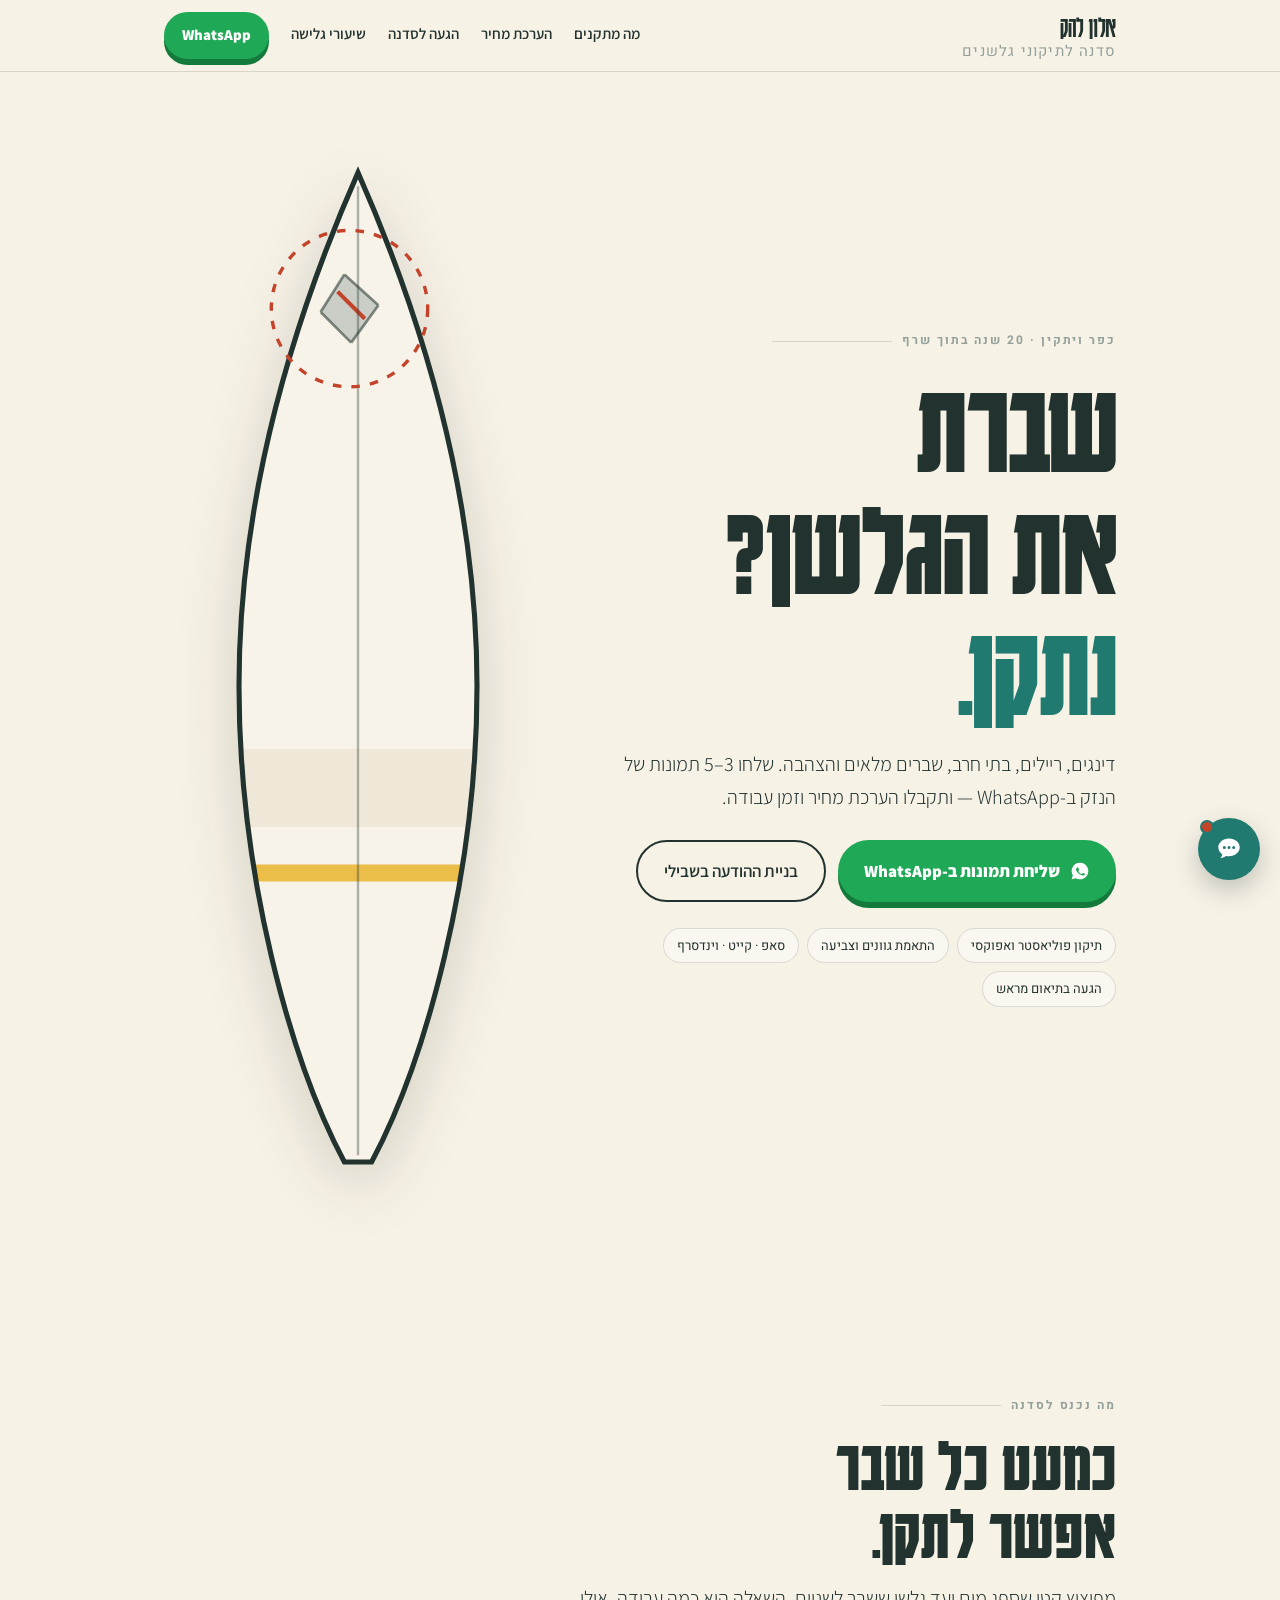
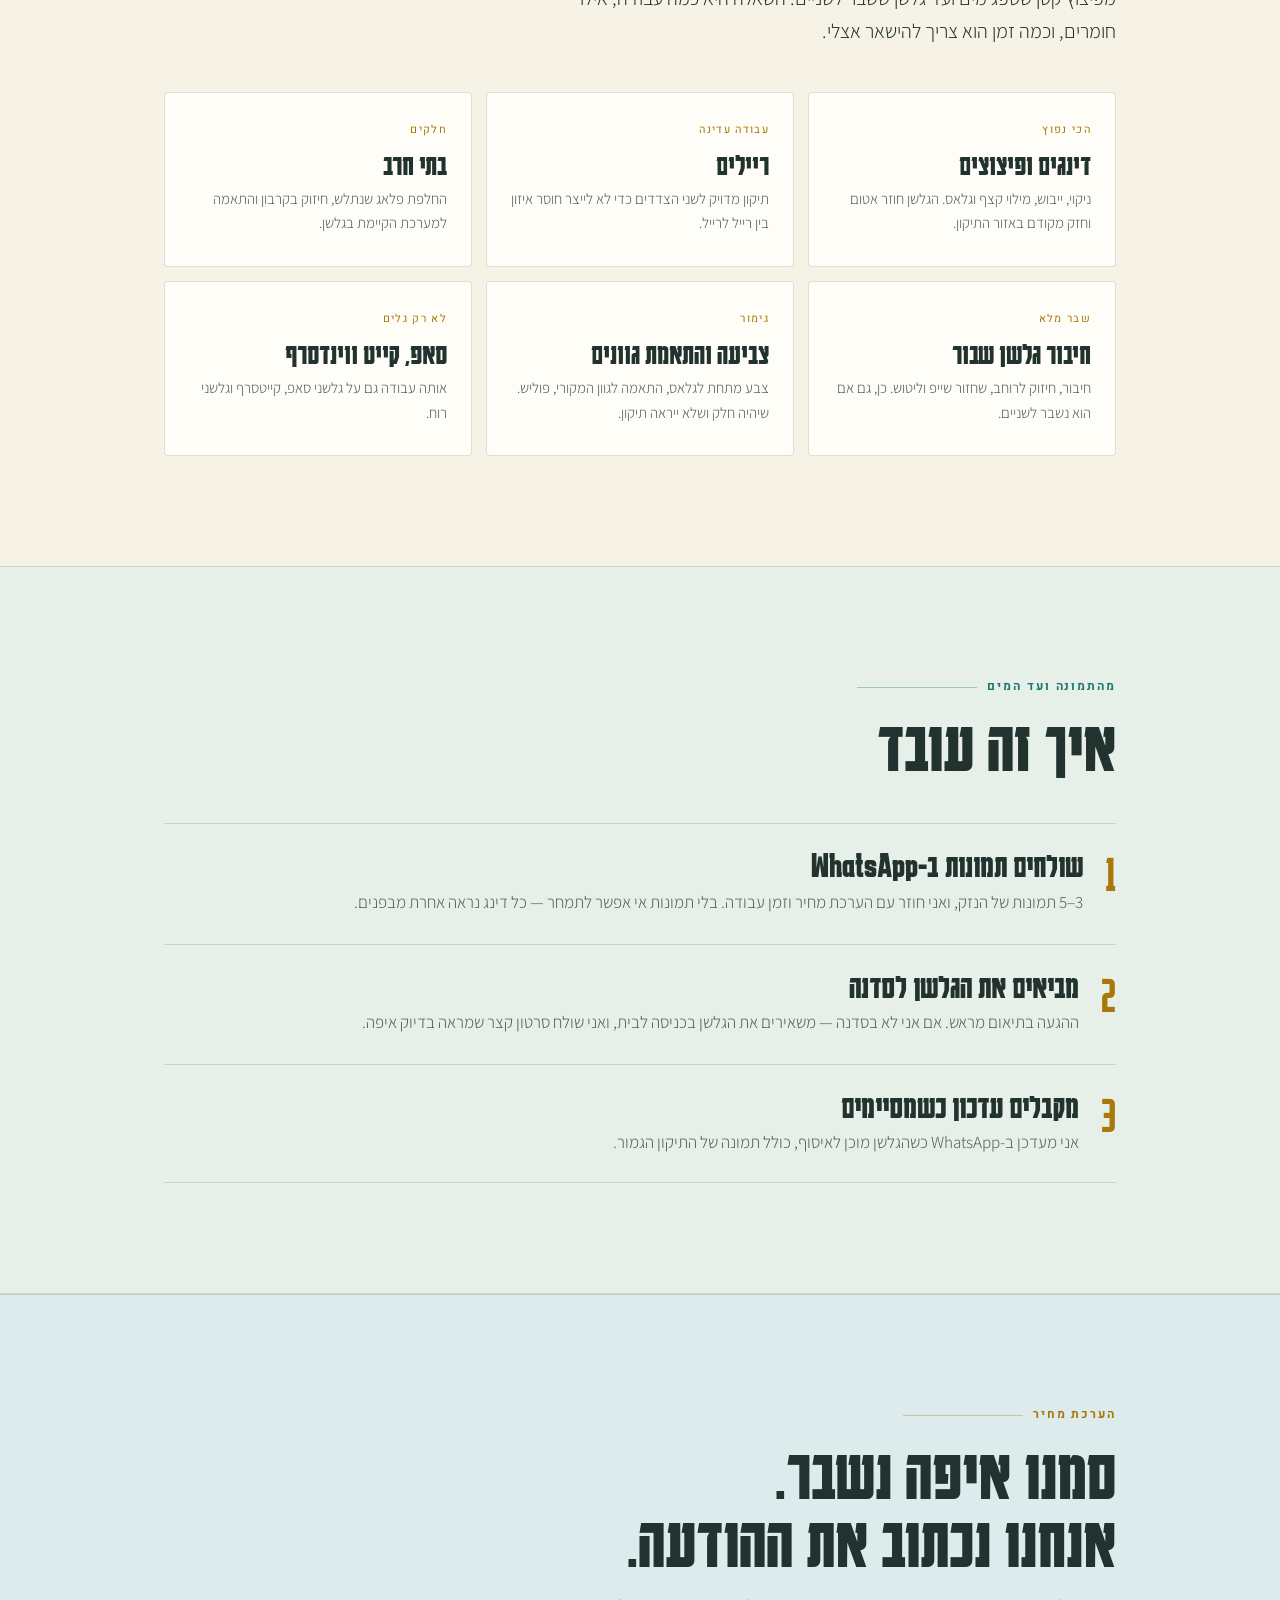
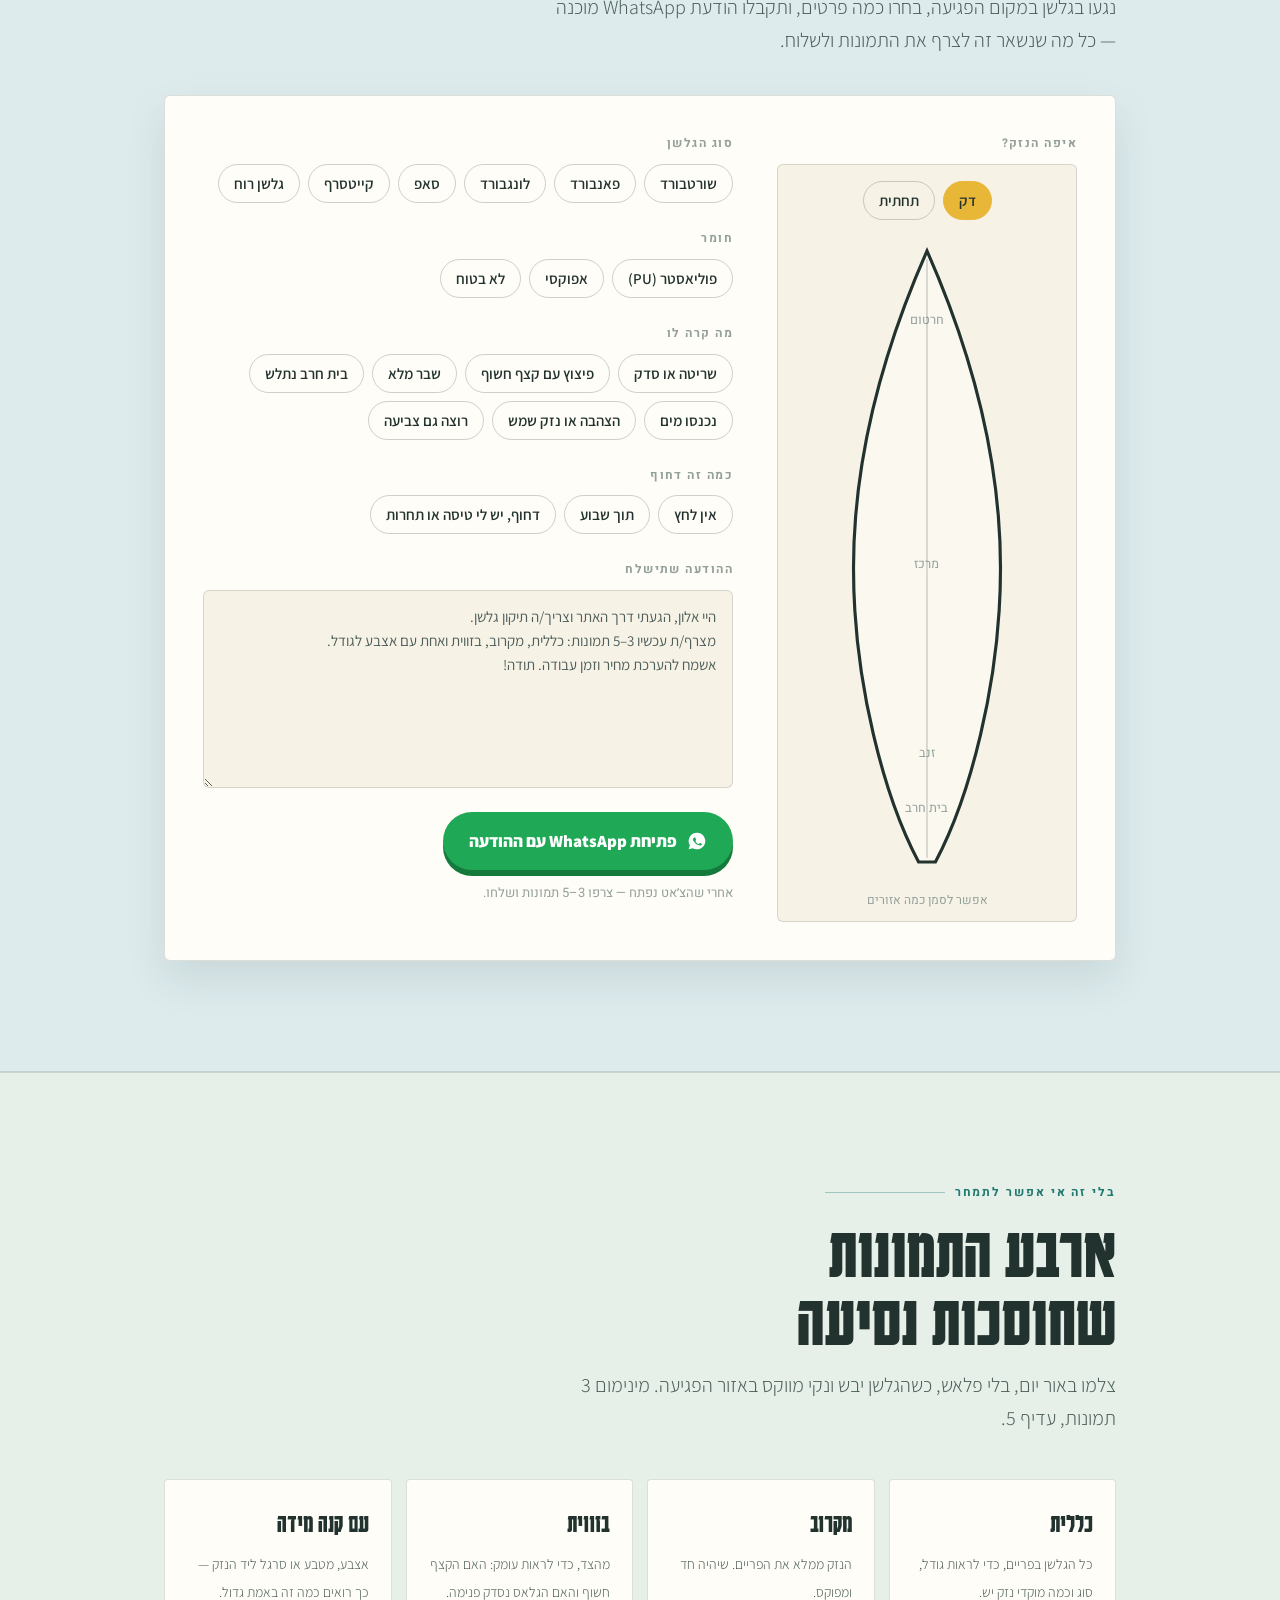
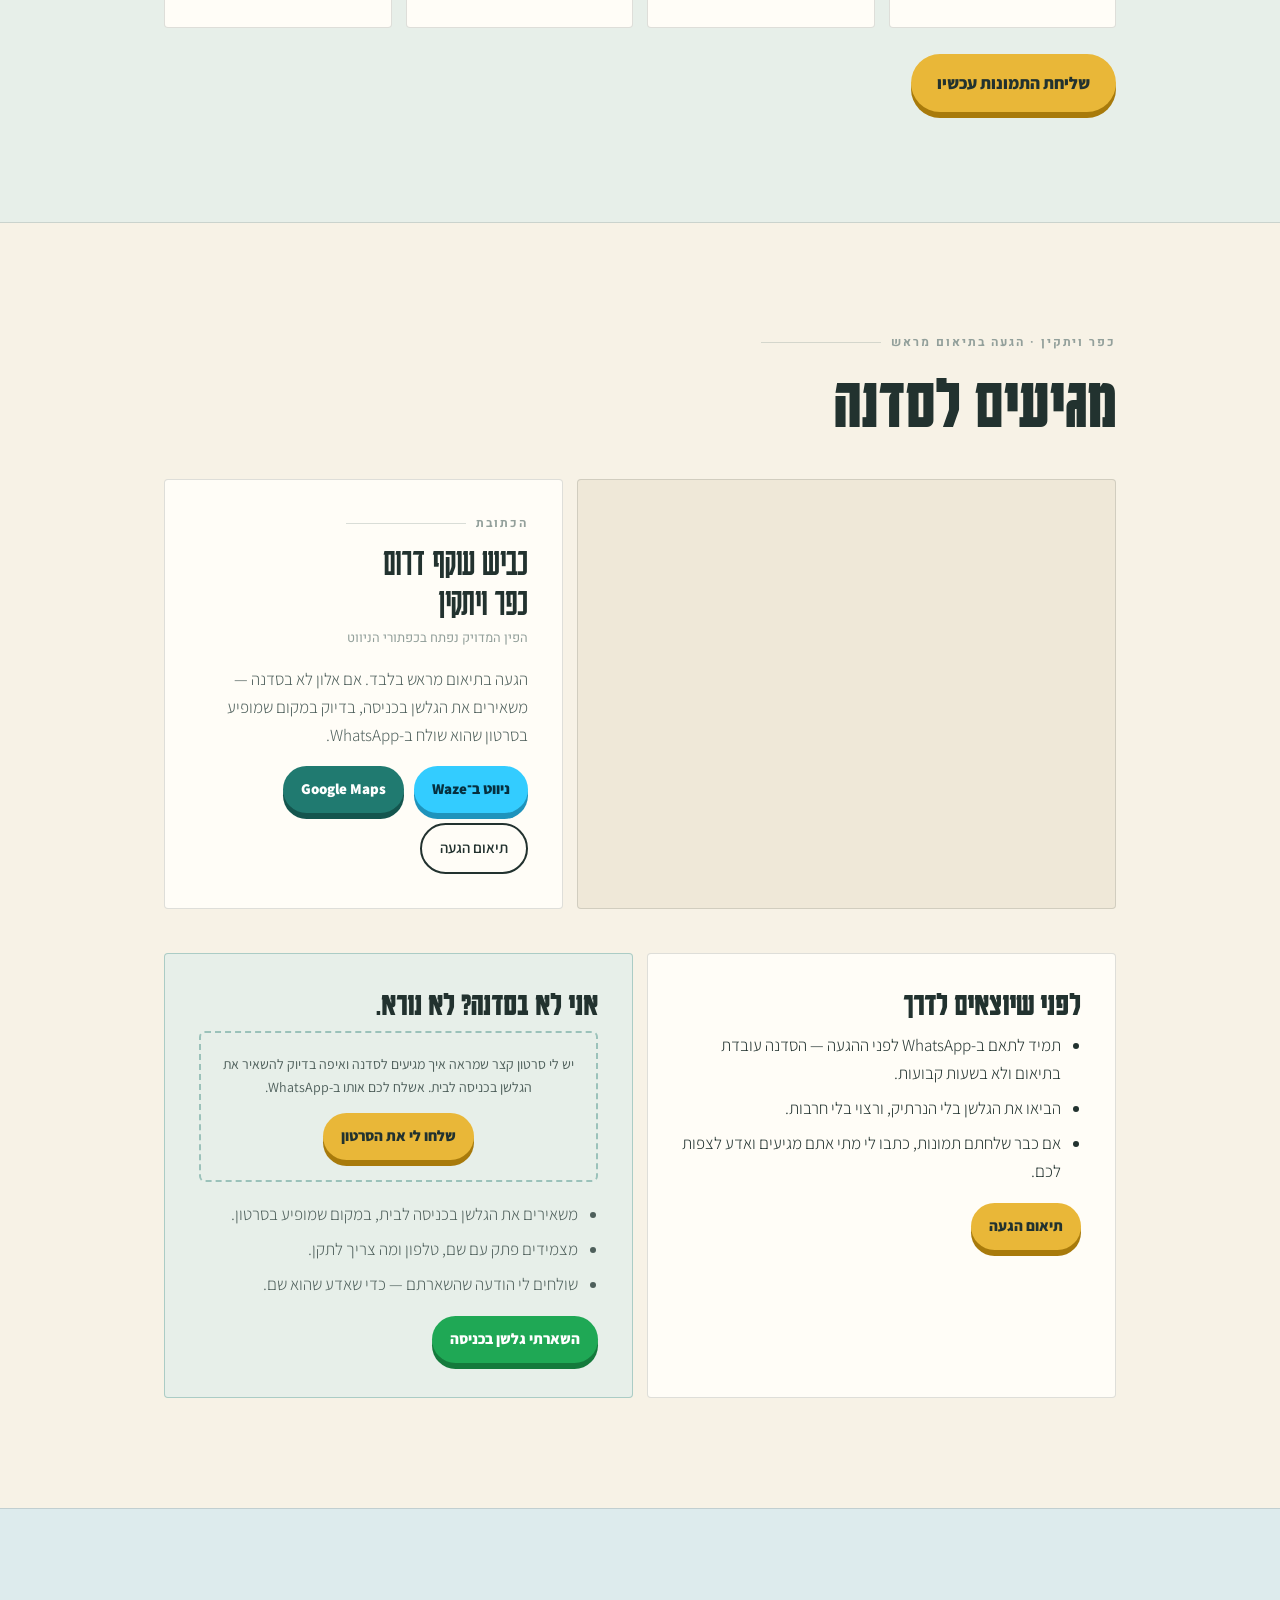
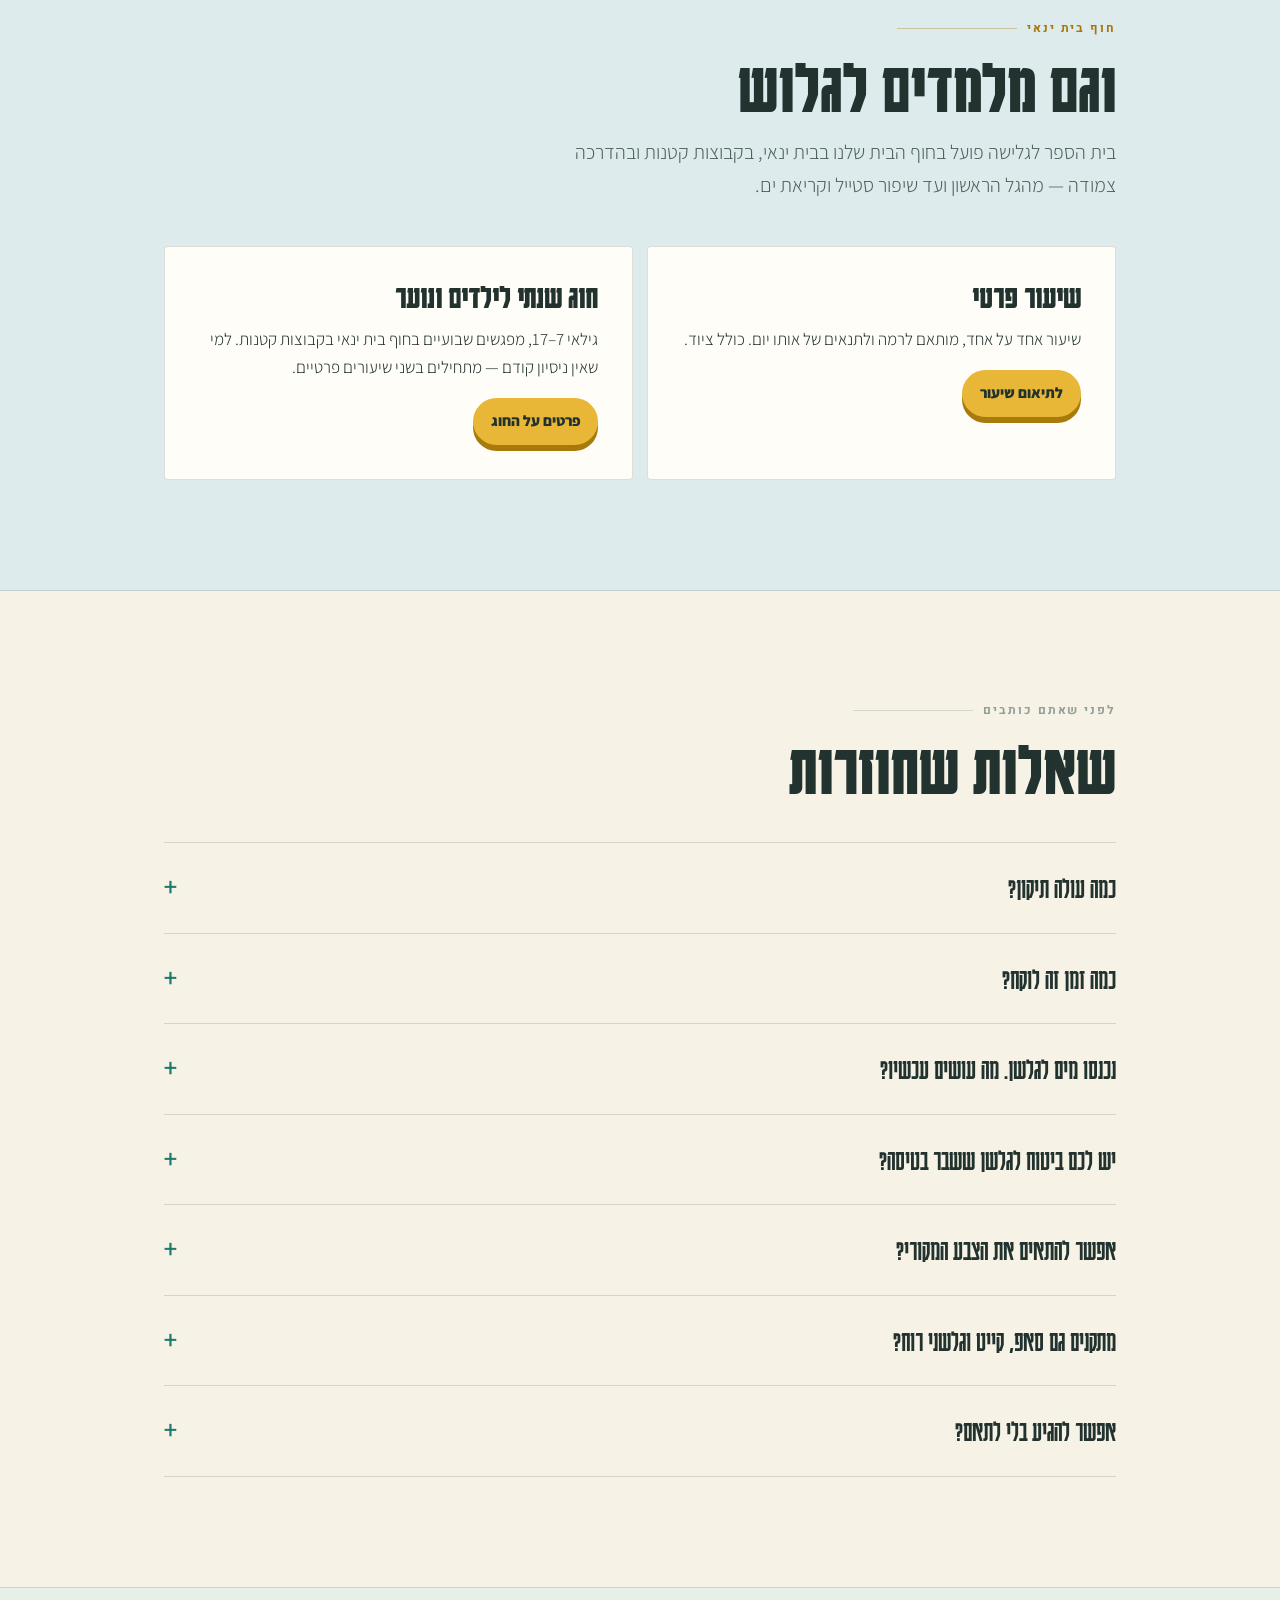
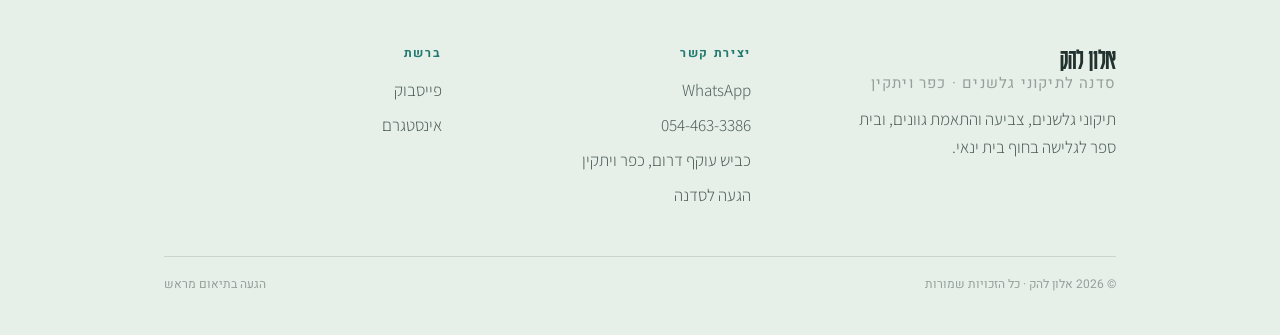
==== index.html @ c9948bb0 "Add files via upload" ====
<!DOCTYPE html>
<html lang="he" dir="rtl">
<head>
<meta charset="utf-8">
<meta name="viewport" content="width=device-width, initial-scale=1">
<title>אלון להק · סדנה לתיקוני גלשנים | כפר ויתקין</title>
<meta name="description" content="סדנה לתיקוני גלשנים בכפר ויתקין. תיקוני דינגים, ריילים, בתי חרב, שברים וצביעה. שולחים 3–5 תמונות ב-WhatsApp ומקבלים הערכת מחיר. וגם שיעורי גלישה בחוף בית ינאי.">
<meta property="og:title" content="אלון להק · סדנה לתיקוני גלשנים">
<meta property="og:description" content="שברת את הגלשן? שלחו 3–5 תמונות ב-WhatsApp וקבלו הערכת מחיר.">
<meta property="og:locale" content="he_IL">
<link rel="preconnect" href="https://fonts.googleapis.com">
<link rel="preconnect" href="https://fonts.gstatic.com" crossorigin>
<link href="https://fonts.googleapis.com/css2?family=Karantina:wght@400;700&family=Assistant:wght@300;400;600;800&family=Heebo:wght@400;700&display=swap" rel="stylesheet">
<style>
/* ============================================================
   פלטה: שרף, קצף גולמי ונייר דבק
   ============================================================ */
:root{
  --foam:#F7F2E6;        /* חול יבש */
  --foam-2:#EFE8D8;
  --shell:#FFFDF7;       /* לבן קצף */
  --mist:#E7EFE9;        /* ירוק ים בהיר */
  --sky:#DDEBED;         /* תכלת רדוד */
  --ink:#22322F;         /* דיו ירקרק כהה */
  --ink-2:#4E5F5B;
  --tape:#E9B738;        /* נייר דבק */
  --tape-deep:#A8790A;   /* אוכרה לטקסט */
  --resin:#207A70;       /* שרף רטוב */
  --resin-2:#39A296;
  --rail:#93A09B;        /* אפור־חול משופשף */
  --alert:#C4432B;

  --f-display:"Karantina", "Arial Hebrew", sans-serif;
  --f-body:"Assistant", system-ui, sans-serif;
  --f-util:"Heebo", system-ui, sans-serif;

  --edge:1px solid rgba(34,50,47,.15);
  --pad:clamp(20px, 5vw, 64px);
  --maxw:1080px;
}

*{box-sizing:border-box}
html{scroll-behavior:smooth}
@media (prefers-reduced-motion:reduce){
  html{scroll-behavior:auto}
  *{animation:none !important;transition:none !important}
}
body{
  margin:0;background:var(--foam);color:var(--ink);
  font-family:var(--f-body);font-weight:400;font-size:17px;line-height:1.65;
  -webkit-font-smoothing:antialiased;
  overflow-x:hidden;
}
img,svg{max-width:100%;display:block}
a{color:inherit}
button{font-family:inherit}
:focus-visible{outline:3px solid var(--resin);outline-offset:3px;border-radius:2px}

.wrap{max-width:var(--maxw);margin:0 auto;padding-inline:var(--pad)}

h1,h2,h3{font-family:var(--f-display);font-weight:700;line-height:.92;margin:0;letter-spacing:0}
h2{font-size:clamp(42px,9vw,74px)}
h3{font-size:clamp(26px,4.4vw,34px)}
p{margin:0 0 1em}
.lead{font-size:clamp(17px,2.2vw,20px);font-weight:300;max-width:56ch}

.eyebrow{
  font-family:var(--f-util);font-size:12px;font-weight:700;
  letter-spacing:.16em;text-transform:uppercase;color:var(--rail);
  margin:0 0 14px;display:flex;align-items:center;gap:10px;
}
.eyebrow::after{content:"";flex:1;height:1px;background:currentColor;opacity:.35;max-width:120px}

section{padding-block:clamp(56px,9vw,110px);position:relative}
.band-dark{background:var(--mist);color:var(--ink);border-block:var(--edge)}
.band-dark .eyebrow{color:var(--resin)}
.band-resin{background:var(--sky);color:var(--ink);border-block:var(--edge)}
.band-resin .eyebrow{color:var(--tape-deep)}

/* ---------- כפתורים ---------- */
.btn{
  display:inline-flex;align-items:center;justify-content:center;gap:10px;
  padding:15px 26px;border:0;border-radius:999px;cursor:pointer;
  font-family:var(--f-body);font-weight:800;font-size:17px;text-decoration:none;
  transition:transform .15s ease, box-shadow .15s ease, background .15s ease;
}
.btn:hover{transform:translateY(-2px)}
.btn:active{transform:translateY(0)}
.btn-wa{background:#1FA855;color:#fff;box-shadow:0 6px 0 #147A3C}
.btn-wa:hover{box-shadow:0 8px 0 #147A3C}
.btn-tape{background:var(--tape);color:var(--ink);box-shadow:0 6px 0 #A87A0B}
.btn-tape:hover{box-shadow:0 8px 0 #A87A0B}
.btn-ghost{background:transparent;color:inherit;border:2px solid currentColor;font-weight:600}
.btn-sm{padding:11px 18px;font-size:15px}
.btn svg{width:20px;height:20px;flex:none;fill:currentColor}

/* ---------- באנר הגדרה (נעלם אחרי שמזינים מספר) ---------- */
#setup{display:none;background:var(--alert);color:#fff;font-family:var(--f-util);font-size:13px;padding:9px 16px;text-align:center}
#setup code{background:rgba(0,0,0,.25);padding:2px 6px;border-radius:4px}

/* ---------- כותרת עליונה ---------- */
header{
  position:sticky;top:0;z-index:40;background:rgba(247,242,230,.9);
  backdrop-filter:blur(8px);border-bottom:var(--edge);
}
.bar{display:flex;align-items:center;gap:16px;padding-block:12px}
.logo{font-family:var(--f-display);font-size:30px;line-height:1;letter-spacing:-.01em;text-decoration:none;white-space:nowrap}
.logo span{color:var(--rail);font-size:15px;font-family:var(--f-util);letter-spacing:.08em;display:block;margin-top:2px}
nav{margin-inline-start:auto;display:flex;gap:22px;align-items:center}
nav a{font-size:15px;font-weight:600;text-decoration:none;padding-block:4px;border-bottom:2px solid transparent}
nav a:hover{border-color:var(--tape)}
@media(max-width:760px){nav a:not(.btn){display:none}}

/* ---------- הירו ---------- */
.hero{padding-top:clamp(36px,7vw,70px);padding-bottom:clamp(50px,8vw,90px);overflow:hidden}
.hero-grid{display:grid;grid-template-columns:1.15fr .85fr;gap:40px;align-items:center}
@media(max-width:860px){.hero-grid{grid-template-columns:1fr;gap:24px}}
.hero h1{font-size:clamp(64px,15vw,132px);letter-spacing:-.015em}
.hero h1 em{font-style:normal;color:var(--resin);display:block}
.hero .lead{margin-top:18px}
.hero-cta{display:flex;flex-wrap:wrap;gap:12px;margin-top:26px}
.hero-facts{display:flex;flex-wrap:wrap;gap:8px;margin-top:26px;font-family:var(--f-util);font-size:13px}
.hero-facts span{border:var(--edge);border-radius:999px;padding:6px 13px;background:rgba(255,255,255,.4)}
.hero-art{position:relative}
.hero-art svg{width:100%;max-width:340px;margin:0 auto;filter:drop-shadow(0 18px 30px rgba(23,23,15,.16))}

/* ---------- כרטיסי שירות ---------- */
.services{display:grid;grid-template-columns:repeat(auto-fit,minmax(230px,1fr));gap:14px;margin-top:44px}
.svc{background:var(--shell);border:var(--edge);border-radius:4px;padding:28px 24px 30px}
.svc h3{font-size:30px;margin-bottom:8px}
.svc p{font-size:15px;font-weight:300;color:var(--ink-2);margin:0}
.svc .tag{font-family:var(--f-util);font-size:11px;letter-spacing:.12em;color:var(--tape-deep);display:block;margin-bottom:12px}

/* ---------- שלבים ---------- */
.steps{counter-reset:s;display:grid;gap:2px;margin-top:44px}
.step{display:grid;grid-template-columns:auto 1fr;gap:22px;align-items:start;padding:26px 0;border-top:var(--edge)}
.step:last-child{border-bottom:var(--edge)}
.step-n{font-family:var(--f-display);font-size:56px;line-height:.8;color:var(--tape-deep)}
.step h3{margin-bottom:6px}
.step p{margin:0;font-weight:300;color:var(--ink-2)}

/* ---------- אשף התיקון ---------- */
.tool{background:var(--shell);color:var(--ink);border:var(--edge);border-radius:6px;padding:clamp(22px,4vw,38px);margin-top:38px;box-shadow:0 18px 40px rgba(34,50,47,.10)}
.tool-grid{display:grid;grid-template-columns:300px 1fr;gap:clamp(24px,4vw,44px);align-items:start}
@media(max-width:820px){.tool-grid{grid-template-columns:1fr}}
.field{margin-bottom:26px}
.field > label, .field-label{display:block;font-family:var(--f-util);font-size:12px;font-weight:700;letter-spacing:.12em;text-transform:uppercase;color:var(--rail);margin-bottom:10px}
.chips{display:flex;flex-wrap:wrap;gap:8px}
.chip{
  border:1.5px solid rgba(34,50,47,.22);background:transparent;color:var(--ink);
  border-radius:999px;padding:9px 15px;font-size:15px;font-weight:600;cursor:pointer;
  transition:background .12s, border-color .12s, color .12s;
}
.chip:hover{border-color:var(--ink)}
.chip[aria-pressed="true"]{background:var(--resin);border-color:var(--resin);color:#fff}
.chip.tape[aria-pressed="true"]{background:var(--tape);border-color:var(--tape);color:var(--ink)}

.boardbox{background:var(--foam);border:var(--edge);border-radius:6px;padding:16px 10px 10px;text-align:center}
.boardbox svg{width:100%;max-width:210px;margin:0 auto}
.hot{cursor:pointer;fill:transparent;transition:fill .14s}
.hot:hover{fill:rgba(233,183,56,.32)}
.hot[data-on="1"]{fill:rgba(233,183,56,.9)}
.zlabel{font-family:var(--f-util);font-size:12px;fill:var(--rail);pointer-events:none;text-anchor:middle}
.hot[data-on="1"] + .zlabel{fill:var(--ink);font-weight:700}
.boardhint{font-family:var(--f-util);font-size:12px;color:var(--rail);margin:8px 0 0}

.shots{display:grid;grid-template-columns:repeat(auto-fit,minmax(150px,1fr));gap:14px;margin-top:44px}
.shot{padding:22px;background:var(--shell);border:var(--edge);border-radius:4px}
.shot b{display:block;font-family:var(--f-display);font-size:26px;font-weight:700;margin-bottom:4px}
.shot span{font-size:14px;font-weight:300;color:var(--ink-2)}
.band-dark .shot span{color:var(--ink-2)}

.preview{
  width:100%;min-height:150px;resize:vertical;background:var(--foam);
  border:var(--edge);border-radius:6px;padding:14px 16px;
  font-family:var(--f-body);font-size:15px;line-height:1.6;color:var(--ink-2);
}
.tool-actions{display:flex;flex-wrap:wrap;gap:12px;align-items:center;margin-top:16px}
.tool-note{font-family:var(--f-util);font-size:13px;color:var(--rail);margin:0}

/* ---------- הסדנה / הגעה ---------- */
.two{display:grid;grid-template-columns:1fr 1fr;gap:14px;margin-top:44px}
@media(max-width:820px){.two{grid-template-columns:1fr}}
.panel{background:var(--shell);border:var(--edge);border-radius:4px;padding:clamp(22px,3.4vw,34px)}
.panel.dark{background:var(--mist);color:var(--ink);border-color:rgba(32,122,112,.3)}
.panel h3{margin-bottom:12px}
.panel ul{margin:0 0 18px;padding-inline-start:20px}
.panel li{margin-bottom:7px;font-weight:300}
.panel.dark li{color:var(--ink-2)}
.videobox{border:2px dashed rgba(32,122,112,.38);border-radius:6px;padding:20px;text-align:center;margin-bottom:18px}
.videobox video{border-radius:4px;width:100%}
.videobox p{font-size:14px;color:var(--ink-2);margin:0 0 14px}

/* ---------- מפת הגעה ---------- */
.maparea{margin-top:44px;display:grid;grid-template-columns:1.35fr 1fr;gap:14px}
@media(max-width:820px){.maparea{grid-template-columns:1fr}}
.mapframe{border:var(--edge);border-radius:4px;overflow:hidden;background:var(--foam-2);min-height:330px}
.mapframe iframe{width:100%;height:100%;min-height:330px;border:0;display:block}
.addr{background:var(--shell);border:var(--edge);border-radius:4px;padding:clamp(22px,3.4vw,34px);display:flex;flex-direction:column}
.addr .street{font-family:var(--f-display);font-size:clamp(30px,4.4vw,40px);line-height:1;margin:0 0 6px}
.addr .sub{font-family:var(--f-util);font-size:13px;color:var(--rail);margin:0 0 16px}
.navs{display:flex;flex-wrap:wrap;gap:10px;margin-top:auto}
.btn-waze{background:#33CCFF;color:#06303F;box-shadow:0 6px 0 #1E93BC}
.btn-maps{background:var(--resin);color:#fff;box-shadow:0 6px 0 #14554E}

/* ---------- שאלות נפוצות ---------- */
.faq{margin-top:40px;border-top:var(--edge)}
details{border-bottom:var(--edge)}
summary{
  cursor:pointer;list-style:none;padding:20px 0;font-family:var(--f-display);
  font-size:clamp(24px,3.6vw,30px);display:flex;justify-content:space-between;gap:16px;align-items:center;
}
summary::-webkit-details-marker{display:none}
summary::after{content:"+";font-family:var(--f-util);font-size:24px;color:var(--resin);flex:none}
details[open] summary::after{content:"–"}
details p{padding-bottom:20px;margin:0;font-weight:300;max-width:64ch}

/* ---------- פוטר ---------- */
footer{background:var(--mist);color:var(--ink);border-top:var(--edge);padding-block:56px 40px}
.foot{display:grid;grid-template-columns:1.2fr 1fr 1fr;gap:32px}
@media(max-width:760px){.foot{grid-template-columns:1fr;gap:26px}}
.foot h4{font-family:var(--f-util);font-size:12px;letter-spacing:.14em;text-transform:uppercase;color:var(--resin);margin:0 0 12px}
.foot a{display:block;text-decoration:none;margin-bottom:7px;font-weight:300;color:var(--ink-2)}
.foot a:hover{color:var(--resin)}
.credit{margin-top:40px;padding-top:18px;border-top:1px solid rgba(34,50,47,.14);font-family:var(--f-util);font-size:12px;color:var(--rail);display:flex;justify-content:space-between;flex-wrap:wrap;gap:10px}

/* ---------- בוט צף ---------- */
.fab{
  position:fixed;inset-inline-start:20px;bottom:20px;z-index:60;
  width:62px;height:62px;border-radius:50%;border:0;cursor:pointer;
  background:var(--resin);color:#fff;box-shadow:0 10px 26px rgba(34,50,47,.26);
  display:grid;place-items:center;transition:transform .18s;
}
.fab:hover{transform:scale(1.06)}
.fab svg{width:28px;height:28px;fill:currentColor}
.fab .dot{position:absolute;top:2px;inset-inline-end:2px;width:14px;height:14px;border-radius:50%;background:var(--alert);border:2px solid var(--resin)}

.botwin{
  position:fixed;inset-inline-start:20px;bottom:94px;z-index:61;width:min(370px,calc(100vw - 40px));
  max-height:min(620px,calc(100vh - 130px));background:var(--shell);border:var(--edge);border-radius:14px;
  box-shadow:0 22px 50px rgba(34,50,47,.22);display:none;flex-direction:column;overflow:hidden;
}
.botwin.open{display:flex}
.bot-head{background:var(--resin);color:#fff;padding:14px 16px;display:flex;align-items:center;gap:12px}
.bot-head .av{width:40px;height:40px;border-radius:50%;background:var(--tape);display:grid;place-items:center;font-family:var(--f-display);font-size:24px;color:var(--ink);flex:none}
.bot-head b{display:block;font-size:16px;line-height:1.2}
.bot-head small{font-size:12px;opacity:.7;font-family:var(--f-util)}
.bot-head button{margin-inline-start:auto;background:none;border:0;color:inherit;font-size:26px;line-height:1;cursor:pointer;opacity:.7}
.bot-head button:hover{opacity:1}
.bot-body{flex:1;overflow-y:auto;padding:16px;display:flex;flex-direction:column;gap:10px;background:var(--foam)}
.msg{max-width:88%;padding:11px 14px;border-radius:14px;font-size:15px;line-height:1.55;white-space:pre-line}
.msg.bot{background:#fff;border:var(--edge);border-start-start-radius:4px;align-self:flex-start}
.msg.me{background:var(--resin);color:#fff;border-start-end-radius:4px;align-self:flex-end}
.bot-quick{padding:10px 12px 14px;border-top:var(--edge);display:flex;flex-wrap:wrap;gap:7px;background:var(--shell)}
.qr{border:1.5px solid var(--resin);color:var(--resin);background:transparent;border-radius:999px;padding:7px 13px;font-size:14px;font-weight:600;cursor:pointer}
.qr:hover{background:var(--resin);color:#fff}
.qr.go{background:#1FA855;border-color:#1FA855;color:#fff}
</style>
</head>
<body>

<div id="setup">חסר מספר WhatsApp — עדכנו את <code>CONFIG.phone</code> בקובץ (בפורמט 9725XXXXXXXX) כדי להפעיל את כל הכפתורים.</div>

<header>
  <div class="wrap bar">
    <a class="logo" href="#top">אלון להק<span>סדנה לתיקוני גלשנים</span></a>
    <nav>
      <a href="#services">מה מתקנים</a>
      <a href="#quote">הערכת מחיר</a>
      <a href="#workshop">הגעה לסדנה</a>
      <a href="#lessons">שיעורי גלישה</a>
      <a class="btn btn-wa btn-sm" data-wa="general">WhatsApp</a>
    </nav>
  </div>
</header>

<!-- ================= הירו ================= -->
<section class="hero" id="top">
  <div class="wrap hero-grid">
    <div>
      <p class="eyebrow">כפר ויתקין · 20 שנה בתוך שרף</p>
      <h1>שברת<br>את הגלשן?<em>נתקן.</em></h1>
      <p class="lead">דינגים, ריילים, בתי חרב, שברים מלאים והצהבה. שלחו 3–5 תמונות של הנזק ב-WhatsApp — ותקבלו הערכת מחיר וזמן עבודה.</p>
      <div class="hero-cta">
        <a class="btn btn-wa" data-wa="general">
          <svg viewBox="0 0 24 24"><path d="M12 2a10 10 0 0 0-8.6 15.1L2 22l5-1.3A10 10 0 1 0 12 2zm5.5 14.1c-.2.6-1.2 1.2-1.7 1.2-.5.1-1 .1-1.6-.1-.4-.1-.9-.3-1.5-.6-2.6-1.1-4.3-3.7-4.4-3.9-.1-.2-1-1.4-1-2.6s.6-1.8.9-2.1c.2-.2.5-.3.7-.3h.5c.2 0 .4 0 .6.5s.8 2 .9 2.1c.1.2.1.3 0 .5s-.2.4-.3.5l-.4.5c-.1.2-.3.3-.1.6s.7 1.2 1.5 1.9c1 .9 1.9 1.2 2.2 1.3.2.1.4.1.6-.1l.8-.9c.2-.2.4-.2.6-.1l1.9.9c.2.1.4.2.4.3.1.2.1.7-.1 1.4z"/></svg>
          שליחת תמונות ב-WhatsApp
        </a>
        <a class="btn btn-ghost" href="#quote">בניית ההודעה בשבילי</a>
      </div>
      <div class="hero-facts">
        <span>תיקון פוליאסטר ואפוקסי</span><span>התאמת גוונים וצביעה</span><span>סאפ · קייט · וינדסרף</span><span>הגעה בתיאום מראש</span>
      </div>
    </div>
    <div class="hero-art" aria-hidden="true">
      <!-- גלשן עם דינג בחרטום -->
      <svg viewBox="0 0 200 620" xmlns="http://www.w3.org/2000/svg">
        <defs>
          <clipPath id="clipHero"><path d="M100,18 C55,120 30,220 30,320 C30,430 60,540 92,600 L108,600 C140,540 170,430 170,320 C170,220 145,120 100,18 Z"/></clipPath>
        </defs>
        <g clip-path="url(#clipHero)">
          <rect x="0" y="0" width="200" height="620" fill="#F7F3E9"/>
          <rect x="0" y="0" width="200" height="620" fill="none"/>
          <path d="M0 380 H200" stroke="#EFE8D8" stroke-width="46"/>
          <path d="M0 430 H200" stroke="#E9B738" stroke-width="10" opacity=".9"/>
          <!-- שבר בחרטום -->
          <g>
            <path d="M92 78 L112 96 L96 118 L78 100 Z" fill="#93A09B" opacity=".45"/>
            <path d="M92 78 L112 96 M78 100 L96 118 M92 78 L78 100 M112 96 L96 118" stroke="#22322F" stroke-width="1.6" opacity=".55"/>
            <path d="M88 88 L104 104" stroke="#C4432B" stroke-width="2.4"/>
          </g>
        </g>
        <path d="M100,18 C55,120 30,220 30,320 C30,430 60,540 92,600 L108,600 C140,540 170,430 170,320 C170,220 145,120 100,18 Z" fill="none" stroke="#22322F" stroke-width="3"/>
        <path d="M100 26 L100 596" stroke="#22322F" stroke-width="1.4" opacity=".35"/>
        <circle cx="95" cy="98" r="46" fill="none" stroke="#C4432B" stroke-width="2" stroke-dasharray="5 6"/>
      </svg>
    </div>
  </div>
</section>

<!-- ================= שירותים ================= -->
<section id="services">
  <div class="wrap">
    <p class="eyebrow">מה נכנס לסדנה</p>
    <h2>כמעט כל שבר<br>אפשר לתקן.</h2>
    <p class="lead" style="margin-top:16px">מפיצוץ קטן שספג מים ועד גלשן ששבר לשניים. השאלה היא כמה עבודה, אילו חומרים, וכמה זמן הוא צריך להישאר אצלי.</p>
    <div class="services">
      <article class="svc"><span class="tag">הכי נפוץ</span><h3>דינגים ופיצוצים</h3><p>ניקוי, ייבוש, מילוי קצף וגלאס. הגלשן חוזר אטום וחזק מקודם באזור התיקון.</p></article>
      <article class="svc"><span class="tag">עבודה עדינה</span><h3>ריילים</h3><p>תיקון מדויק לשני הצדדים כדי לא לייצר חוסר איזון בין רייל לרייל.</p></article>
      <article class="svc"><span class="tag">חלקים</span><h3>בתי חרב</h3><p>החלפת פלאג שנתלש, חיזוק בקרבון והתאמה למערכת הקיימת בגלשן.</p></article>
      <article class="svc"><span class="tag">שבר מלא</span><h3>חיבור גלשן שבור</h3><p>חיבור, חיזוק לרוחב, שחזור שייפ וליטוש. כן, גם אם הוא נשבר לשניים.</p></article>
      <article class="svc"><span class="tag">גימור</span><h3>צביעה והתאמת גוונים</h3><p>צבע מתחת לגלאס, התאמה לגוון המקורי, פוליש. שיהיה חלק ושלא ייראה תיקון.</p></article>
      <article class="svc"><span class="tag">לא רק גלים</span><h3>סאפ, קייט ווינדסרף</h3><p>אותה עבודה גם על גלשני סאפ, קייטסרף וגלשני רוח.</p></article>
    </div>
  </div>
</section>

<!-- ================= איך זה עובד ================= -->
<section class="band-dark">
  <div class="wrap">
    <p class="eyebrow">מהתמונה ועד המים</p>
    <h2>איך זה עובד</h2>
    <div class="steps">
      <div class="step"><div class="step-n">1</div><div><h3>שולחים תמונות ב-WhatsApp</h3><p>3–5 תמונות של הנזק, ואני חוזר עם הערכת מחיר וזמן עבודה. בלי תמונות אי אפשר לתמחר — כל דינג נראה אחרת מבפנים.</p></div></div>
      <div class="step"><div class="step-n">2</div><div><h3>מביאים את הגלשן לסדנה</h3><p>ההגעה בתיאום מראש. אם אני לא בסדנה — משאירים את הגלשן בכניסה לבית, ואני שולח סרטון קצר שמראה בדיוק איפה.</p></div></div>
      <div class="step"><div class="step-n">3</div><div><h3>מקבלים עדכון כשמסיימים</h3><p>אני מעדכן ב-WhatsApp כשהגלשן מוכן לאיסוף, כולל תמונה של התיקון הגמור.</p></div></div>
    </div>
  </div>
</section>

<!-- ================= אשף הערכת מחיר ================= -->
<section class="band-resin" id="quote">
  <div class="wrap">
    <p class="eyebrow">הערכת מחיר</p>
    <h2>סמנו איפה נשבר.<br>אנחנו נכתוב את ההודעה.</h2>
    <p class="lead" style="margin-top:16px;color:var(--ink-2)">נגעו בגלשן במקום הפגיעה, בחרו כמה פרטים, ותקבלו הודעת WhatsApp מוכנה — כל מה שנשאר זה לצרף את התמונות ולשלוח.</p>

    <div class="tool">
      <div class="tool-grid">
        <div>
          <span class="field-label">איפה הנזק?</span>
          <div class="boardbox">
            <div class="chips" style="justify-content:center;margin-bottom:12px">
              <button class="chip tape" data-side="דק (צד עליון)" aria-pressed="true">דק</button>
              <button class="chip tape" data-side="תחתית" aria-pressed="false">תחתית</button>
            </div>
            <svg viewBox="0 0 200 620" role="group" aria-label="מפת גלשן — בחירת אזור הנזק">
              <defs>
                <clipPath id="clipPick"><path d="M100,18 C55,120 30,220 30,320 C30,430 60,540 92,600 L108,600 C140,540 170,430 170,320 C170,220 145,120 100,18 Z"/></clipPath>
              </defs>
              <path d="M100,18 C55,120 30,220 30,320 C30,430 60,540 92,600 L108,600 C140,540 170,430 170,320 C170,220 145,120 100,18 Z" fill="#FBF8F0"/>
              <g clip-path="url(#clipPick)">
                <rect class="hot" data-zone="חרטום" x="0" y="0" width="200" height="165" tabindex="0" role="button" aria-label="חרטום"/>
                <text class="zlabel" x="100" y="88">חרטום</text>
                <rect class="hot" data-zone="רייל ימין" x="0" y="165" width="42" height="300" tabindex="0" role="button" aria-label="רייל ימין"/>
                <text class="zlabel" x="20" y="320" transform="rotate(-90 20 320)">רייל</text>
                <rect class="hot" data-zone="רייל שמאל" x="158" y="165" width="42" height="300" tabindex="0" role="button" aria-label="רייל שמאל"/>
                <text class="zlabel" x="180" y="320" transform="rotate(-90 180 320)">רייל</text>
                <rect class="hot" data-zone="מרכז הגלשן" x="42" y="165" width="116" height="300" tabindex="0" role="button" aria-label="מרכז הגלשן"/>
                <text class="zlabel" x="100" y="320">מרכז</text>
                <rect class="hot" data-zone="זנב" x="0" y="465" width="200" height="155" tabindex="0" role="button" aria-label="זנב"/>
                <text class="zlabel" x="100" y="500">זנב</text>
                <circle class="hot" data-zone="בית חרב" cx="100" cy="548" r="32" tabindex="0" role="button" aria-label="בית חרב"/>
                <text class="zlabel" x="100" y="552">בית חרב</text>
              </g>
              <path d="M100,18 C55,120 30,220 30,320 C30,430 60,540 92,600 L108,600 C140,540 170,430 170,320 C170,220 145,120 100,18 Z" fill="none" stroke="#22322F" stroke-width="3" pointer-events="none"/>
              <path d="M100 26 L100 596" stroke="#22322F" stroke-width="1.2" opacity=".25" pointer-events="none"/>
            </svg>
            <p class="boardhint">אפשר לסמן כמה אזורים</p>
          </div>
        </div>

        <div>
          <div class="field">
            <span class="field-label">סוג הגלשן</span>
            <div class="chips" data-single="board">
              <button class="chip" aria-pressed="false">שורטבורד</button>
              <button class="chip" aria-pressed="false">פאנבורד</button>
              <button class="chip" aria-pressed="false">לונגבורד</button>
              <button class="chip" aria-pressed="false">סאפ</button>
              <button class="chip" aria-pressed="false">קייטסרף</button>
              <button class="chip" aria-pressed="false">גלשן רוח</button>
            </div>
          </div>
          <div class="field">
            <span class="field-label">חומר</span>
            <div class="chips" data-single="material">
              <button class="chip" aria-pressed="false">פוליאסטר (PU)</button>
              <button class="chip" aria-pressed="false">אפוקסי</button>
              <button class="chip" aria-pressed="false">לא בטוח</button>
            </div>
          </div>
          <div class="field">
            <span class="field-label">מה קרה לו</span>
            <div class="chips" data-multi="damage">
              <button class="chip" aria-pressed="false">שריטה או סדק</button>
              <button class="chip" aria-pressed="false">פיצוץ עם קצף חשוף</button>
              <button class="chip" aria-pressed="false">שבר מלא</button>
              <button class="chip" aria-pressed="false">בית חרב נתלש</button>
              <button class="chip" aria-pressed="false">נכנסו מים</button>
              <button class="chip" aria-pressed="false">הצהבה או נזק שמש</button>
              <button class="chip" aria-pressed="false">רוצה גם צביעה</button>
            </div>
          </div>
          <div class="field">
            <span class="field-label">כמה זה דחוף</span>
            <div class="chips" data-single="urgency">
              <button class="chip" aria-pressed="false">אין לחץ</button>
              <button class="chip" aria-pressed="false">תוך שבוע</button>
              <button class="chip" aria-pressed="false">דחוף, יש לי טיסה או תחרות</button>
            </div>
          </div>
          <div class="field" style="margin-bottom:12px">
            <label class="field-label" for="prev">ההודעה שתישלח</label>
            <textarea id="prev" class="preview" rows="7" aria-live="polite"></textarea>
          </div>
          <div class="tool-actions">
            <a class="btn btn-wa" id="send">
              <svg viewBox="0 0 24 24"><path d="M12 2a10 10 0 0 0-8.6 15.1L2 22l5-1.3A10 10 0 1 0 12 2zm5.5 14.1c-.2.6-1.2 1.2-1.7 1.2-.5.1-1 .1-1.6-.1-.4-.1-.9-.3-1.5-.6-2.6-1.1-4.3-3.7-4.4-3.9-.1-.2-1-1.4-1-2.6s.6-1.8.9-2.1c.2-.2.5-.3.7-.3h.5c.2 0 .4 0 .6.5s.8 2 .9 2.1c.1.2.1.3 0 .5s-.2.4-.3.5l-.4.5c-.1.2-.3.3-.1.6s.7 1.2 1.5 1.9c1 .9 1.9 1.2 2.2 1.3.2.1.4.1.6-.1l.8-.9c.2-.2.4-.2.6-.1l1.9.9c.2.1.4.2.4.3.1.2.1.7-.1 1.4z"/></svg>
              פתיחת WhatsApp עם ההודעה
            </a>
            <p class="tool-note">אחרי שהצ׳אט נפתח — צרפו 3–5 תמונות ושלחו.</p>
          </div>
        </div>
      </div>
    </div>
  </div>
</section>

<!-- ================= איך לצלם ================= -->
<section class="band-dark" id="photos">
  <div class="wrap">
    <p class="eyebrow">בלי זה אי אפשר לתמחר</p>
    <h2>ארבע התמונות<br>שחוסכות נסיעה</h2>
    <p class="lead" style="margin-top:16px;color:var(--ink-2)">צלמו באור יום, בלי פלאש, כשהגלשן יבש ונקי מווקס באזור הפגיעה. מינימום 3 תמונות, עדיף 5.</p>
    <div class="shots">
      <div class="shot"><b>כללית</b><span>כל הגלשן בפריים, כדי לראות גודל, סוג וכמה מוקדי נזק יש.</span></div>
      <div class="shot"><b>מקרוב</b><span>הנזק ממלא את הפריים. שיהיה חד ומפוקס.</span></div>
      <div class="shot"><b>בזווית</b><span>מהצד, כדי לראות עומק: האם הקצף חשוף והאם הגלאס נסדק פנימה.</span></div>
      <div class="shot"><b>עם קנה מידה</b><span>אצבע, מטבע או סרגל ליד הנזק — כך רואים כמה זה באמת גדול.</span></div>
    </div>
    <div class="hero-cta">
      <a class="btn btn-tape" data-wa="photos">שליחת התמונות עכשיו</a>
    </div>
  </div>
</section>

<!-- ================= הסדנה ================= -->
<section id="workshop">
  <div class="wrap">
    <p class="eyebrow">כפר ויתקין · הגעה בתיאום מראש</p>
    <h2>מגיעים לסדנה</h2>

    <div class="maparea">
      <div class="mapframe">
        <iframe title="מפת הגעה לסדנה בכפר ויתקין" loading="lazy" allowfullscreen referrerpolicy="no-referrer-when-downgrade"
                src="https://www.google.com/maps?q=32.37746,34.878309&amp;hl=he&amp;z=17&amp;output=embed"></iframe>
      </div>
      <div class="addr">
        <p class="eyebrow" style="margin-bottom:8px">הכתובת</p>
        <p class="street">כביש עוקף דרום<br>כפר ויתקין</p>
        <p class="sub">הפין המדויק נפתח בכפתורי הניווט</p>
        <p style="font-weight:300;color:var(--ink-2)">הגעה בתיאום מראש בלבד. אם אלון לא בסדנה — משאירים את הגלשן בכניסה, בדיוק במקום שמופיע בסרטון שהוא שולח ב-WhatsApp.</p>
        <div class="navs">
          <a class="btn btn-waze btn-sm" href="https://waze.com/ul/hsvbb1wjs7" target="_blank" rel="noopener">ניווט ב־Waze</a>
          <a class="btn btn-maps btn-sm" href="https://maps.app.goo.gl/7fCY8iCD42zbD3Uk7" target="_blank" rel="noopener">Google Maps</a>
          <a class="btn btn-ghost btn-sm" data-wa="coming">תיאום הגעה</a>
        </div>
      </div>
    </div>

    <div class="two">
      <div class="panel">
        <h3>לפני שיוצאים לדרך</h3>
        <ul>
          <li>תמיד לתאם ב-WhatsApp לפני ההגעה — הסדנה עובדת בתיאום ולא בשעות קבועות.</li>
          <li>הביאו את הגלשן בלי הנרתיק, ורצוי בלי חרבות.</li>
          <li>אם כבר שלחתם תמונות, כתבו לי מתי אתם מגיעים ואדע לצפות לכם.</li>
        </ul>
        <a class="btn btn-tape btn-sm" data-wa="coming">תיאום הגעה</a>
      </div>
      <div class="panel dark">
        <h3>אני לא בסדנה? לא נורא.</h3>
        <div class="videobox" id="videobox">
          <p>יש לי סרטון קצר שמראה איך מגיעים לסדנה ואיפה בדיוק להשאיר את הגלשן בכניסה לבית. אשלח לכם אותו ב-WhatsApp.</p>
          <a class="btn btn-tape btn-sm" data-wa="video">שלחו לי את הסרטון</a>
        </div>
        <ul>
          <li>משאירים את הגלשן בכניסה לבית, במקום שמופיע בסרטון.</li>
          <li>מצמידים פתק עם שם, טלפון ומה צריך לתקן.</li>
          <li>שולחים לי הודעה שהשארתם — כדי שאדע שהוא שם.</li>
        </ul>
        <a class="btn btn-wa btn-sm" data-wa="dropped">השארתי גלשן בכניסה</a>
      </div>
    </div>
  </div>
</section>

<!-- ================= שיעורי גלישה ================= -->
<section class="band-resin" id="lessons">
  <div class="wrap">
    <p class="eyebrow">חוף בית ינאי</p>
    <h2>וגם מלמדים לגלוש</h2>
    <p class="lead" style="margin-top:16px;color:var(--ink-2)">בית הספר לגלישה פועל בחוף הבית שלנו בבית ינאי, בקבוצות קטנות ובהדרכה צמודה — מהגל הראשון ועד שיפור סטייל וקריאת ים.</p>
    <div class="two">
      <div class="panel">
        <h3>שיעור פרטי</h3>
        <p style="font-weight:300">שיעור אחד על אחד, מותאם לרמה ולתנאים של אותו יום. כולל ציוד.</p>
        <a class="btn btn-tape btn-sm" data-wa="lesson">לתיאום שיעור</a>
      </div>
      <div class="panel">
        <h3>חוג שנתי לילדים ונוער</h3>
        <p style="font-weight:300">גילאי 7–17, מפגשים שבועיים בחוף בית ינאי בקבוצות קטנות. למי שאין ניסיון קודם — מתחילים בשני שיעורים פרטיים.</p>
        <a class="btn btn-tape btn-sm" data-wa="club">פרטים על החוג</a>
      </div>
    </div>
  </div>
</section>

<!-- ================= שאלות נפוצות ================= -->
<section id="faq">
  <div class="wrap">
    <p class="eyebrow">לפני שאתם כותבים</p>
    <h2>שאלות שחוזרות</h2>
    <div class="faq">
      <details><summary>כמה עולה תיקון?</summary><p>אין מחירון אחיד, כי המחיר נגזר מכמות העבודה והחומרים: תיקון רייל, למשל, חייב להיות מדויק בשני הצדדים, והחלפת בית חרב מוסיפה חלק מעבר לעבודה. לכן אני מתמחר רק אחרי שאני רואה 3–5 תמונות של הנזק. שלחו ב-WhatsApp ואחזור עם מספר.</p></details>
      <details><summary>כמה זמן זה לוקח?</summary><p>תלוי בסוג התיקון ובעומס בסדנה, ולא פחות חשוב — בייבוש. גלשן שספג מים חייב להתייבש לגמרי לפני שסוגרים אותו, אחרת התיקון לא יחזיק. אחרי שאראה תמונות אתן לכם הערכה מדויקת יותר, ואם יש דדליין אמיתי (טיסה, תחרות) כתבו לי ונראה מה אפשר.</p></details>
      <details><summary>נכנסו מים לגלשן. מה עושים עכשיו?</summary><p>מוציאים אותו מהשמש ומהנרתיק, שמים אותו בצל עם הצד השבור כלפי מטה כדי שהמים יֵצאו, ולא גולשים איתו יותר. כל גלישה נוספת דוחפת עוד מים פנימה ומגדילה את התיקון. אל תסתמו את החור בסקוץ׳ ותמשיכו לגלוש — זה בדיוק מה שהופך תיקון קטן לתיקון גדול.</p></details>
      <details><summary>יש לכם ביטוח לגלשן ששבר בטיסה?</summary><p>אני לא מטפל בביטוחים, אבל אני כן מספק תמונות ותיאור מפורט של הנזק והתיקון אם חברת התעופה או הביטוח מבקשים מסמך. תגידו לי מראש שאתם צריכים את זה.</p></details>
      <details><summary>אפשר להתאים את הצבע המקורי?</summary><p>ברוב המקרים כן. אני צובע מתחת לגלאס ומתאים גוונים, כולל שחזור לוגו כשצריך, ומסיים בפוליש. יש גוונים ואפקטים שקשה לשחזר במאה אחוז — נדבר על זה כשאראה את הגלשן.</p></details>
      <details><summary>מתקנים גם סאפ, קייט וגלשני רוח?</summary><p>כן. אותם חומרים, אותה עבודה. בסאפ במיוחד חשוב לטפל מהר בפיצוצים, כי הוא סופג הרבה מים.</p></details>
      <details><summary>אפשר להגיע בלי לתאם?</summary><p>עדיף שלא. הסדנה עובדת בתיאום מראש, ואני לא תמיד שם. שלחו הודעה לפני שאתם יוצאים — ואם אני לא בסדנה, אשלח סרטון שמראה איפה להשאיר את הגלשן.</p></details>
    </div>
  </div>
</section>

<footer>
  <div class="wrap">
    <div class="foot">
      <div>
        <div class="logo">אלון להק<span>סדנה לתיקוני גלשנים · כפר ויתקין</span></div>
        <p style="font-weight:300;color:var(--ink-2);margin-top:14px;max-width:34ch">תיקוני גלשנים, צביעה והתאמת גוונים, ובית ספר לגלישה בחוף בית ינאי.</p>
      </div>
      <div>
        <h4>יצירת קשר</h4>
        <a data-wa="general">WhatsApp</a>
        <a id="telLink" href="#">טלפון</a>
        <a href="https://maps.app.goo.gl/7fCY8iCD42zbD3Uk7" target="_blank" rel="noopener">כביש עוקף דרום, כפר ויתקין</a>
        <a href="#workshop">הגעה לסדנה</a>
      </div>
      <div>
        <h4>ברשת</h4>
        <a href="https://www.facebook.com/alprojects" target="_blank" rel="noopener">פייסבוק</a>
        <a href="https://www.instagram.com/alonlahack/" target="_blank" rel="noopener">אינסטגרם</a>
      </div>
    </div>
    <div class="credit"><span>© <span id="yr"></span> אלון להק · כל הזכויות שמורות</span><span>הגעה בתיאום מראש</span></div>
  </div>
</footer>

<!-- ================= בוט ================= -->
<button class="fab" id="fab" aria-label="פתיחת צ׳אט עם עוזר הסדנה">
  <svg viewBox="0 0 24 24"><path d="M12 3C6.9 3 2.8 6.4 2.8 10.6c0 2.4 1.3 4.5 3.4 5.9-.1.9-.6 2.2-1.6 3.4 0 0 2.7-.3 4.6-1.9.9.2 1.8.3 2.8.3 5.1 0 9.2-3.4 9.2-7.7S17.1 3 12 3zm-4 9a1.3 1.3 0 1 1 0-2.6A1.3 1.3 0 0 1 8 12zm4 0a1.3 1.3 0 1 1 0-2.6A1.3 1.3 0 0 1 12 12zm4 0a1.3 1.3 0 1 1 0-2.6A1.3 1.3 0 0 1 16 12z"/></svg>
  <span class="dot" id="fabdot"></span>
</button>

<div class="botwin" id="botwin" role="dialog" aria-label="עוזר הסדנה">
  <div class="bot-head">
    <div class="av">א</div>
    <div><b>עוזר הסדנה</b><small>תשובות ראשונות · 24/7</small></div>
    <button id="botclose" aria-label="סגירה">×</button>
  </div>
  <div class="bot-body" id="botbody"></div>
  <div class="bot-quick" id="botquick"></div>
</div>

<script>
/* ============================================================
   1. הגדרות — כל מה שצריך לעדכן נמצא כאן
   ============================================================ */
const CONFIG = {
  phone: "972544633386",            // ← מספר ה-WhatsApp בפורמט בינלאומי, בלי + ובלי 0 מוביל
  displayPhone: "054-463-3386",     // ← איך המספר יוצג באתר
  videoUrl: "",                     // ← אופציונלי: קישור לקובץ mp4 של סרטון ההגעה. אם ריק — מוצג כפתור "שלחו לי את הסרטון"
  address: "כביש עוקף דרום, כפר ויתקין",
  mapsUrl: "https://maps.app.goo.gl/7fCY8iCD42zbD3Uk7",   // ← הפין של אלון ב-Google Maps
  wazeUrl: "https://waze.com/ul/hsvbb1wjs7",              // ← הפין של אלון ב-Waze
  // ← מחירים: כרגע כבויים. הבוט אומר שאלון מתמחר לפי תמונות, בלי מספרים.
  //   כדי להפעיל, החליפו את prices: null בבלוק הזה עם המחירים האמיתיים:
  //   prices: { small: "₪150–₪300", medium: "₪300–₪600", big: "₪600 ומעלה", lesson: "₪500 לשיעור פרטי" }
  prices: null
};

/* ============================================================
   2. בניית קישורי WhatsApp
   ============================================================ */
const PHONE_UNSET = CONFIG.phone === "972500000000";
if (PHONE_UNSET) document.getElementById('setup').style.display = 'block';

function waLink(text){
  return "https://wa.me/" + CONFIG.phone + "?text=" + encodeURIComponent(text);
}

const TEMPLATES = {
  general: "היי אלון, הגעתי דרך האתר. יש לי גלשן שצריך תיקון ואשמח להערכת מחיר. מצרף/ת תמונות של הנזק.",
  photos:  "היי אלון, שולח/ת עכשיו 3–5 תמונות של הנזק בגלשן: כללית, מקרוב, בזווית, ואחת עם אצבע או מטבע לגודל.",
  coming:  "היי אלון, רציתי לתאם הגעה לסדנה עם גלשן. מתי נוח לך?",
  video:   "היי אלון, אשמח לסרטון שמראה איך מגיעים לסדנה ואיפה להשאיר את הגלשן.",
  dropped: "היי אלון, השארתי גלשן בכניסה כמו בסרטון. השם שלי: ______ . צריך לתקן: ______ .",
  lesson:  "היי אלון, אשמח לתאם שיעור גלישה פרטי בבית ינאי.",
  club:    "היי אלון, אשמח לפרטים על חוג הגלישה לילדים בבית ינאי."
};

document.querySelectorAll('[data-wa]').forEach(el=>{
  el.setAttribute('href', waLink(TEMPLATES[el.dataset.wa] || TEMPLATES.general));
  el.setAttribute('target','_blank');
  el.setAttribute('rel','noopener');
});

document.getElementById('telLink').href = "tel:+" + CONFIG.phone;
document.getElementById('telLink').textContent = CONFIG.displayPhone;
document.getElementById('yr').textContent = new Date().getFullYear();

if (CONFIG.videoUrl){
  document.getElementById('videobox').innerHTML =
    '<video controls playsinline preload="metadata" src="'+CONFIG.videoUrl+'"></video>';
}

/* ============================================================
   3. אשף הערכת המחיר
   ============================================================ */
const state = { side:"דק (צד עליון)", zones:[], board:"", material:"", damage:[], urgency:"" };

// צד עליון / תחתית
document.querySelectorAll('[data-side]').forEach(b=>{
  b.addEventListener('click', ()=>{
    document.querySelectorAll('[data-side]').forEach(o=>o.setAttribute('aria-pressed','false'));
    b.setAttribute('aria-pressed','true');
    state.side = b.dataset.side;
    render();
  });
});

// מפת הגלשן
function toggleZone(el){
  const on = el.getAttribute('data-on') === '1';
  el.setAttribute('data-on', on ? '0' : '1');
  const z = el.dataset.zone;
  state.zones = on ? state.zones.filter(x=>x!==z) : [...state.zones, z];
  render();
}
document.querySelectorAll('.hot').forEach(el=>{
  el.addEventListener('click', ()=>toggleZone(el));
  el.addEventListener('keydown', e=>{
    if(e.key==='Enter' || e.key===' '){ e.preventDefault(); toggleZone(el); }
  });
});

// צ׳יפים: בחירה יחידה
document.querySelectorAll('[data-single]').forEach(group=>{
  const key = group.dataset.single;
  group.querySelectorAll('.chip').forEach(chip=>{
    chip.addEventListener('click', ()=>{
      const was = chip.getAttribute('aria-pressed') === 'true';
      group.querySelectorAll('.chip').forEach(c=>c.setAttribute('aria-pressed','false'));
      chip.setAttribute('aria-pressed', was ? 'false' : 'true');
      state[key] = was ? "" : chip.textContent.trim();
      render();
    });
  });
});

// צ׳יפים: בחירה מרובה
document.querySelectorAll('[data-multi]').forEach(group=>{
  const key = group.dataset.multi;
  group.querySelectorAll('.chip').forEach(chip=>{
    chip.addEventListener('click', ()=>{
      const on = chip.getAttribute('aria-pressed') === 'true';
      chip.setAttribute('aria-pressed', on ? 'false' : 'true');
      const t = chip.textContent.trim();
      state[key] = on ? state[key].filter(x=>x!==t) : [...state[key], t];
      render();
    });
  });
});

function buildMessage(){
  const L = ["היי אלון, הגעתי דרך האתר וצריך/ה תיקון גלשן."];
  if (state.board || state.material) {
    L.push("גלשן: " + [state.board, state.material].filter(Boolean).join(" · "));
  }
  if (state.zones.length) L.push("מיקום הנזק: " + state.zones.join(", ") + " — " + state.side);
  if (state.damage.length) L.push("מה קרה: " + state.damage.join(", "));
  if (state.urgency) L.push("דחיפות: " + state.urgency);
  L.push("מצרף/ת עכשיו 3–5 תמונות: כללית, מקרוב, בזווית ואחת עם אצבע לגודל.");
  L.push("אשמח להערכת מחיר וזמן עבודה. תודה!");
  return L.join("\n");
}

const prev = document.getElementById('prev');
const send = document.getElementById('send');
function render(){
  prev.value = buildMessage();
  send.href = waLink(prev.value);
}
prev.addEventListener('input', ()=>{ send.href = waLink(prev.value); });
send.setAttribute('target','_blank'); send.setAttribute('rel','noopener');
render();

/* ============================================================
   4. עוזר הסדנה — בוט תשובות ראשונות
   ============================================================ */
const P = CONFIG.prices;
const FLOW = {
  start: {
    msg: "היי! אני העוזר של הסדנה 🤙\nאני יכול לענות על השאלות הנפוצות, ואלון עצמו חוזר ב-WhatsApp.\nמה מעניין אותך?",
    quick: ["כמה עולה תיקון?","כמה זמן זה לוקח?","איך מגיעים לסדנה?","נכנסו מים לגלשן","איך לצלם את הנזק?","שיעורי גלישה"]
  },
  "כמה עולה תיקון?": {
    msg: "אין מחירון קבוע — המחיר תלוי בגודל הנזק, במיקום שלו ובחומרים.\n" +
         (P ? "טווחים משוערים:\n• דינג קטן או סדק: " + P.small + "\n• פיצוץ עם קצף חשוף או תיקון רייל: " + P.medium + "\n• שבר מלא, בית חרב או צביעה: " + P.big + "\nהמחיר הסופי נקבע רק אחרי שאלון רואה תמונות." : "אלון מתמחר אחרי שהוא רואה תמונות של הנזק."),
    quick: ["איך לצלם את הנזק?","שלח לי לבנות הודעה","דבר עם אלון"]
  },
  "כמה זמן זה לוקח?": {
    msg: "תלוי בסוג התיקון ובעומס בסדנה.\nהדבר שהכי מאריך זמן הוא ייבוש: גלשן שספג מים חייב להתייבש לגמרי לפני שסוגרים אותו, אחרת התיקון לא יחזיק.\nיש לכם דדליין אמיתי כמו טיסה או תחרות? כתבו את זה לאלון בהודעה, הוא ינסה לסדר.",
    quick: ["כמה עולה תיקון?","דבר עם אלון"]
  },
  "איך מגיעים לסדנה?": {
    msg: "הסדנה בכפר ויתקין, בכביש עוקף דרום. ההגעה בתיאום מראש — תמיד כדאי לכתוב לפני שיוצאים.\nיש מפה וכפתורי ניווט ל-Waze ול-Google Maps בהמשך העמוד, בקטע ״מגיעים לסדנה״.\nואם אלון לא בסדנה, משאירים את הגלשן בכניסה לבית — הוא שולח ב-WhatsApp סרטון קצר שמראה בדיוק איפה.",
    quick: ["פתח לי את המפה","שלחו לי את הסרטון","תיאום הגעה","דבר עם אלון"]
  },
  "נכנסו מים לגלשן": {
    msg: "עצרו את הגלישה איתו — כל גלישה נוספת דוחפת עוד מים פנימה והופכת תיקון קטן לגדול.\nמה כן לעשות עכשיו:\n• מוציאים מהנרתיק ומהשמש\n• מניחים בצל כשהצד השבור כלפי מטה, שהמים יֵצאו\n• לא סוגרים את החור בסקוץ׳ ולא ממשיכים לגלוש\nושולחים תמונות לאלון בהקדם.",
    quick: ["איך לצלם את הנזק?","דבר עם אלון"]
  },
  "איך לצלם את הנזק?": {
    msg: "3–5 תמונות באור יום, בלי פלאש, כשהגלשן יבש ונקי מווקס באזור הפגיעה:\n1. תמונה כללית של כל הגלשן\n2. מקרוב על הנזק, ממוקד\n3. מהצד בזווית — כדי לראות עומק\n4. עם אצבע או מטבע ליד, לקנה מידה\n5. ואם יש עוד מוקדי נזק — תמונה לכל אחד",
    quick: ["שלח לי לבנות הודעה","דבר עם אלון"]
  },
  "שיעורי גלישה": {
    msg: "בית הספר לגלישה פועל בחוף בית ינאי.\n• שיעור פרטי, מותאם לרמה ולתנאים" + (P && P.lesson ? " — " + P.lesson : "") + "\n• חוג שנתי לילדים ונוער בגילאי 7–17, בקבוצות קטנות\nלמי שאין ניסיון קודם מומלץ להתחיל בשני שיעורים פרטיים לפני הצטרפות לחוג.",
    quick: ["לתיאום שיעור","פרטים על החוג"]
  }
};

const body = document.getElementById('botbody');
const quick = document.getElementById('botquick');

function bubble(text, who){
  const d = document.createElement('div');
  d.className = 'msg ' + who;
  d.textContent = text;
  body.appendChild(d);
  body.scrollTop = body.scrollHeight;
}

function setQuick(list){
  quick.innerHTML = '';
  list.forEach(label=>{
    const b = document.createElement('button');
    b.className = 'qr' + (WA_ACTIONS[label] ? ' go' : '');
    b.textContent = label;
    b.addEventListener('click', ()=>handle(label));
    quick.appendChild(b);
  });
  const back = document.createElement('button');
  back.className = 'qr';
  back.textContent = 'שאלה אחרת';
  back.addEventListener('click', ()=>{ bubble('שאלה אחרת','me'); setTimeout(()=>{ bubble(FLOW.start.msg,'bot'); setQuick(FLOW.start.quick); },250); });
  quick.appendChild(back);
}

const WA_ACTIONS = {
  "דבר עם אלון": 'general',
  "שלחו לי את הסרטון": 'video',
  "תיאום הגעה": 'coming',
  "לתיאום שיעור": 'lesson',
  "פרטים על החוג": 'club'
};

function handle(label){
  bubble(label, 'me');

  if (WA_ACTIONS[label]){
    setTimeout(()=>{
      bubble('פותח WhatsApp עם הודעה מוכנה. אם זה לא נפתח — אפשר לכתוב ישירות ל' + CONFIG.displayPhone + '.','bot');
      window.open(waLink(TEMPLATES[WA_ACTIONS[label]]), '_blank', 'noopener');
      setQuick(FLOW.start.quick);
    },250);
    return;
  }

  if (label === 'פתח לי את המפה'){
    setTimeout(()=>{
      bubble('הנה המפה וכפתורי הניווט. הכתובת: ' + CONFIG.address + '.','bot');
      document.getElementById('workshop').scrollIntoView({behavior:'smooth'});
      closeBot();
      setQuick(FLOW.start.quick);
    },250);
    return;
  }

  if (label === 'שלח לי לבנות הודעה'){
    setTimeout(()=>{
      bubble('מעביר אותך לכלי שבונה את ההודעה: מסמנים על הגלשן איפה נשבר, ומקבלים הודעת WhatsApp מוכנה.','bot');
      document.getElementById('quote').scrollIntoView({behavior:'smooth'});
      closeBot();
      setQuick(FLOW.start.quick);
    },250);
    return;
  }

  const node = FLOW[label];
  setTimeout(()=>{
    bubble(node ? node.msg : 'על זה אני לא יודע לענות — עדיף לשאול את אלון ישירות ב-WhatsApp.','bot');
    setQuick(node ? node.quick : ['דבר עם אלון']);
  },280);
}

const win = document.getElementById('botwin');
let opened = false;
function openBot(){
  win.classList.add('open');
  document.getElementById('fabdot').style.display = 'none';
  if (!opened){ opened = true; bubble(FLOW.start.msg,'bot'); setQuick(FLOW.start.quick); }
}
function closeBot(){ win.classList.remove('open'); }
document.getElementById('fab').addEventListener('click', ()=> win.classList.contains('open') ? closeBot() : openBot());
document.getElementById('botclose').addEventListener('click', closeBot);
document.addEventListener('keydown', e=>{ if(e.key==='Escape') closeBot(); });
</script>
</body>
</html>
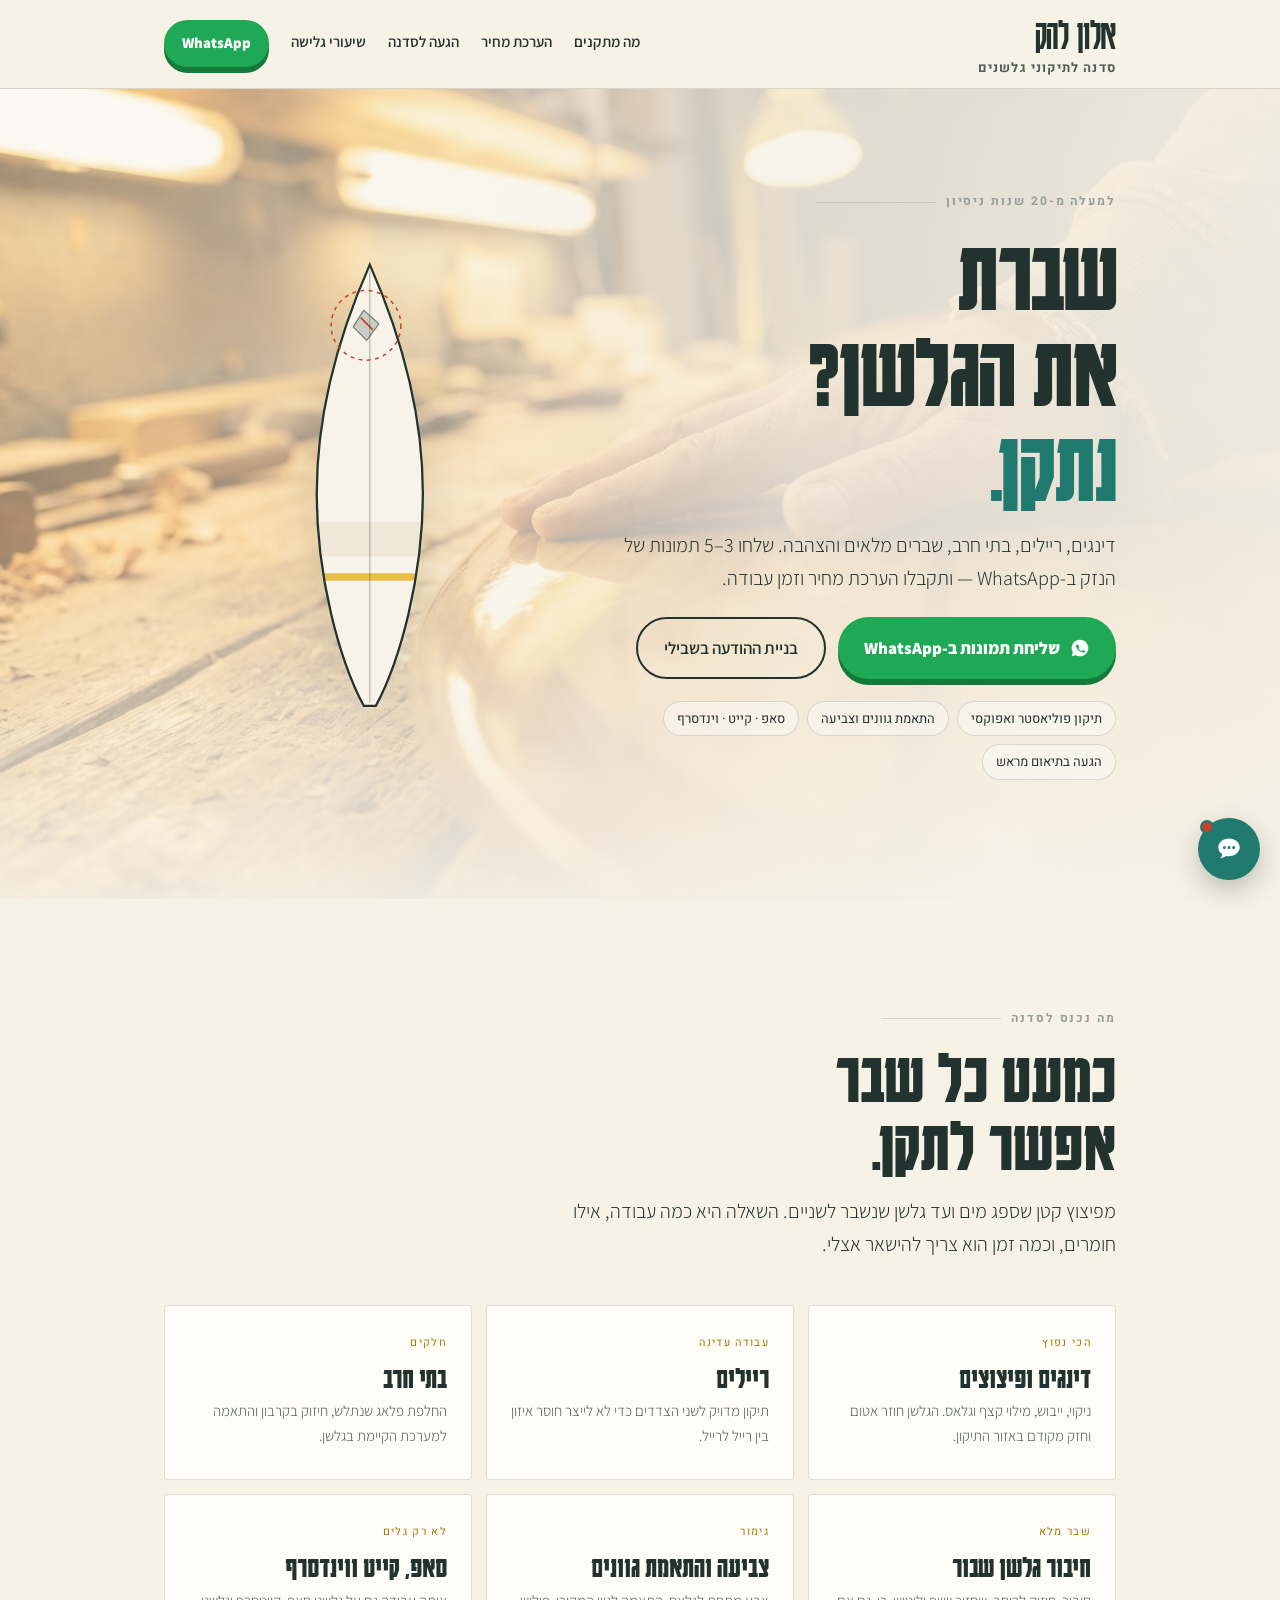
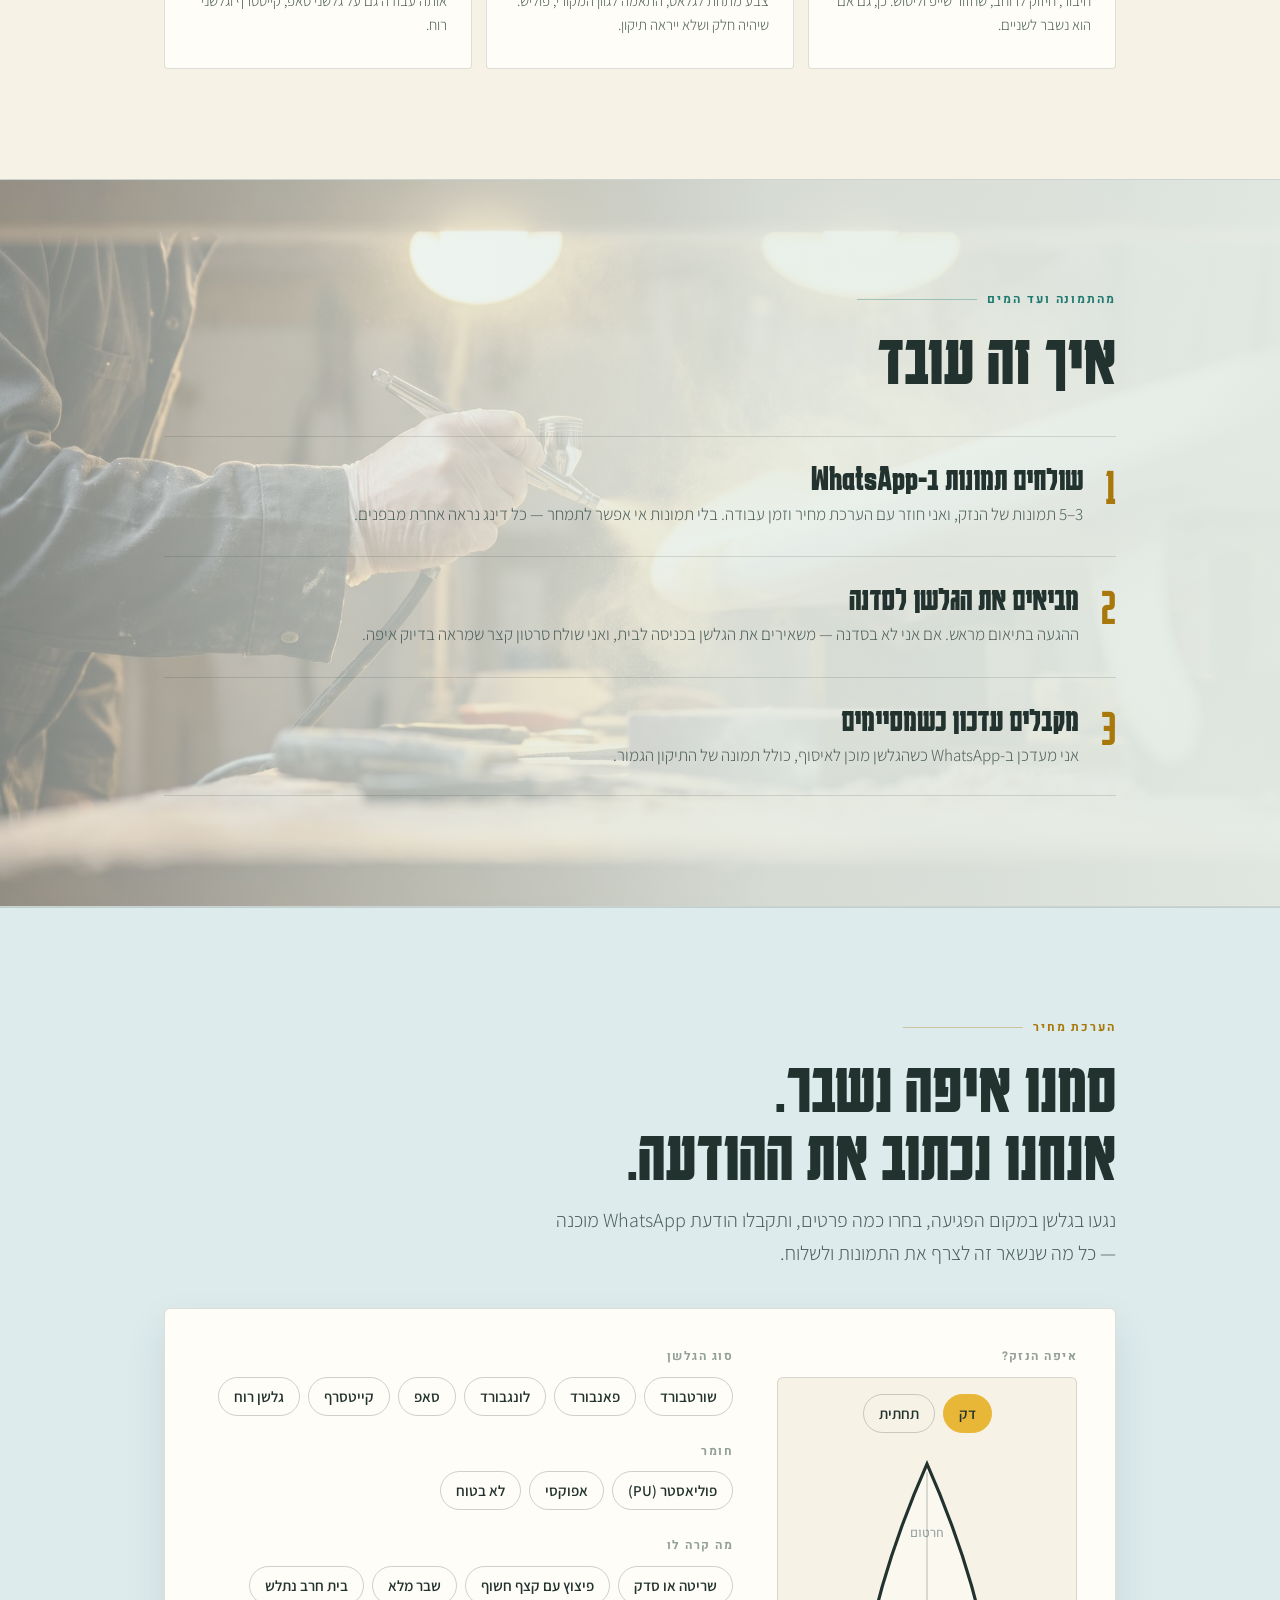
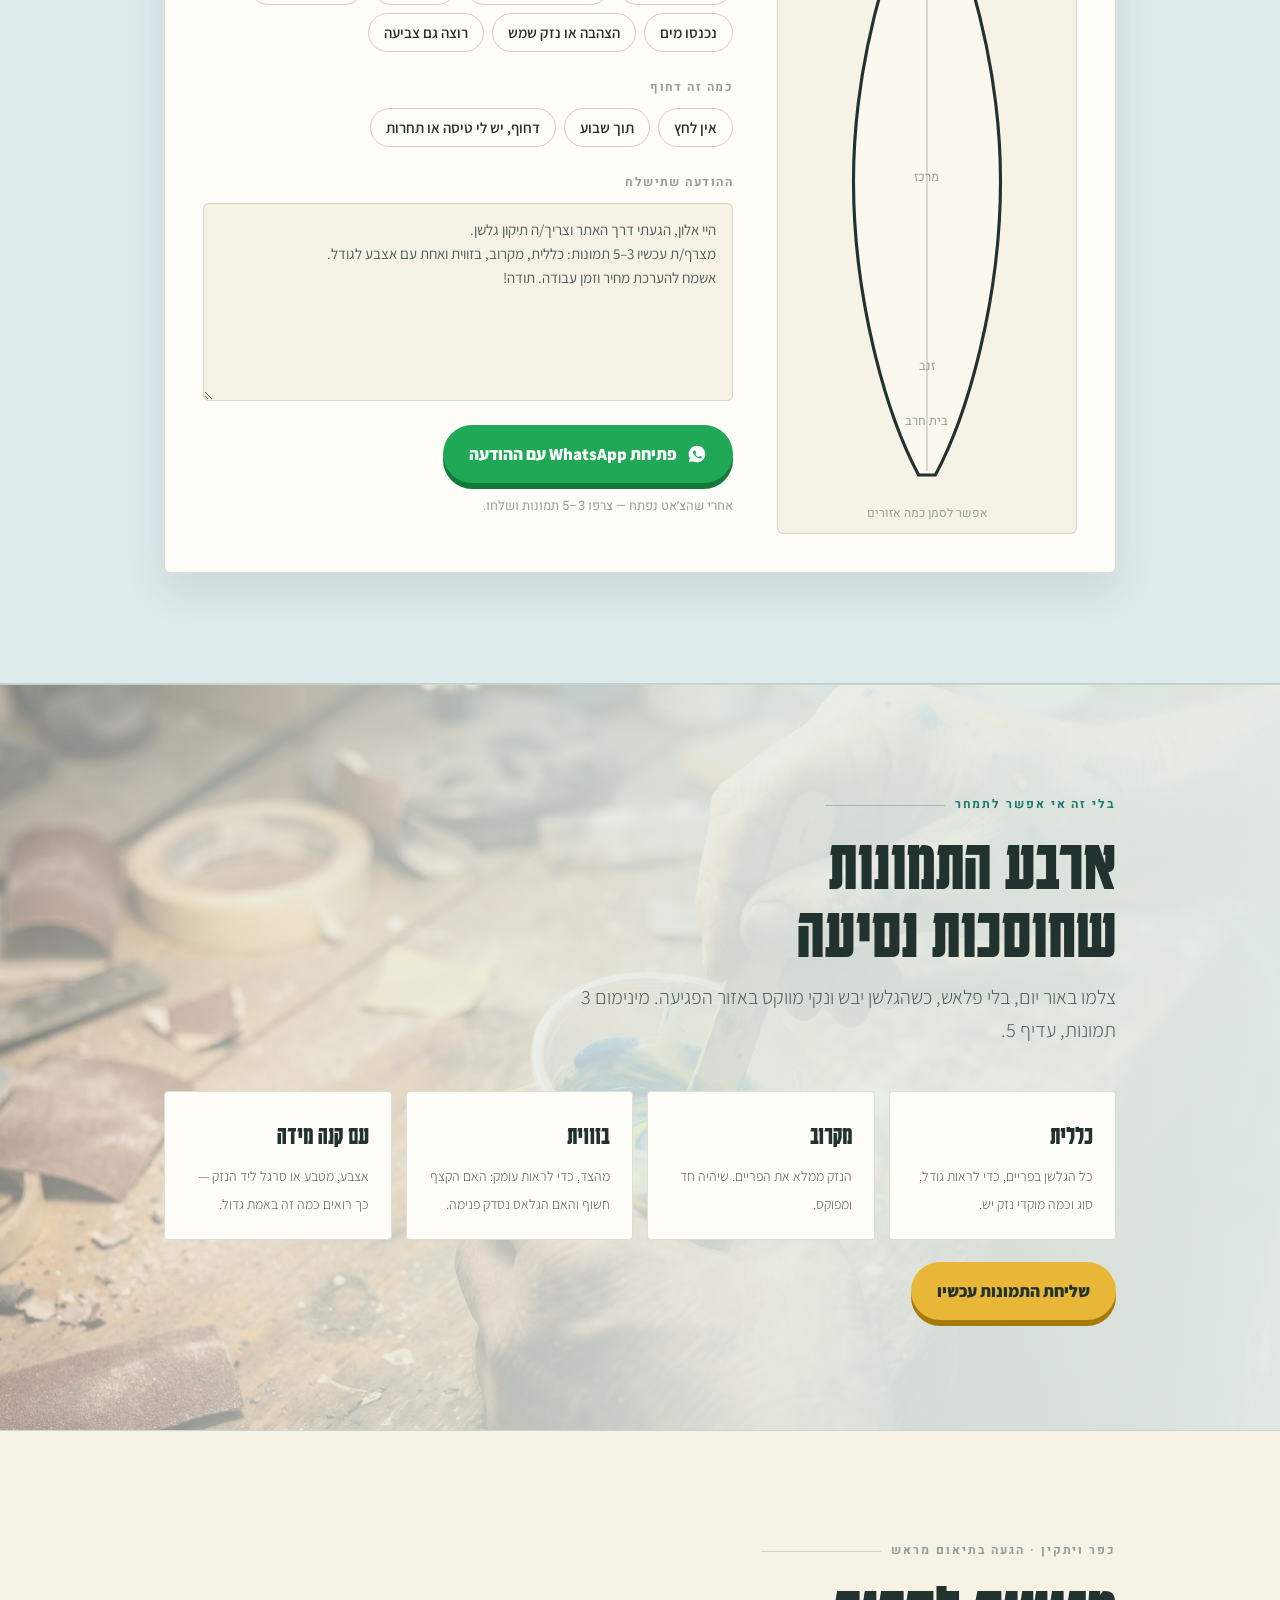
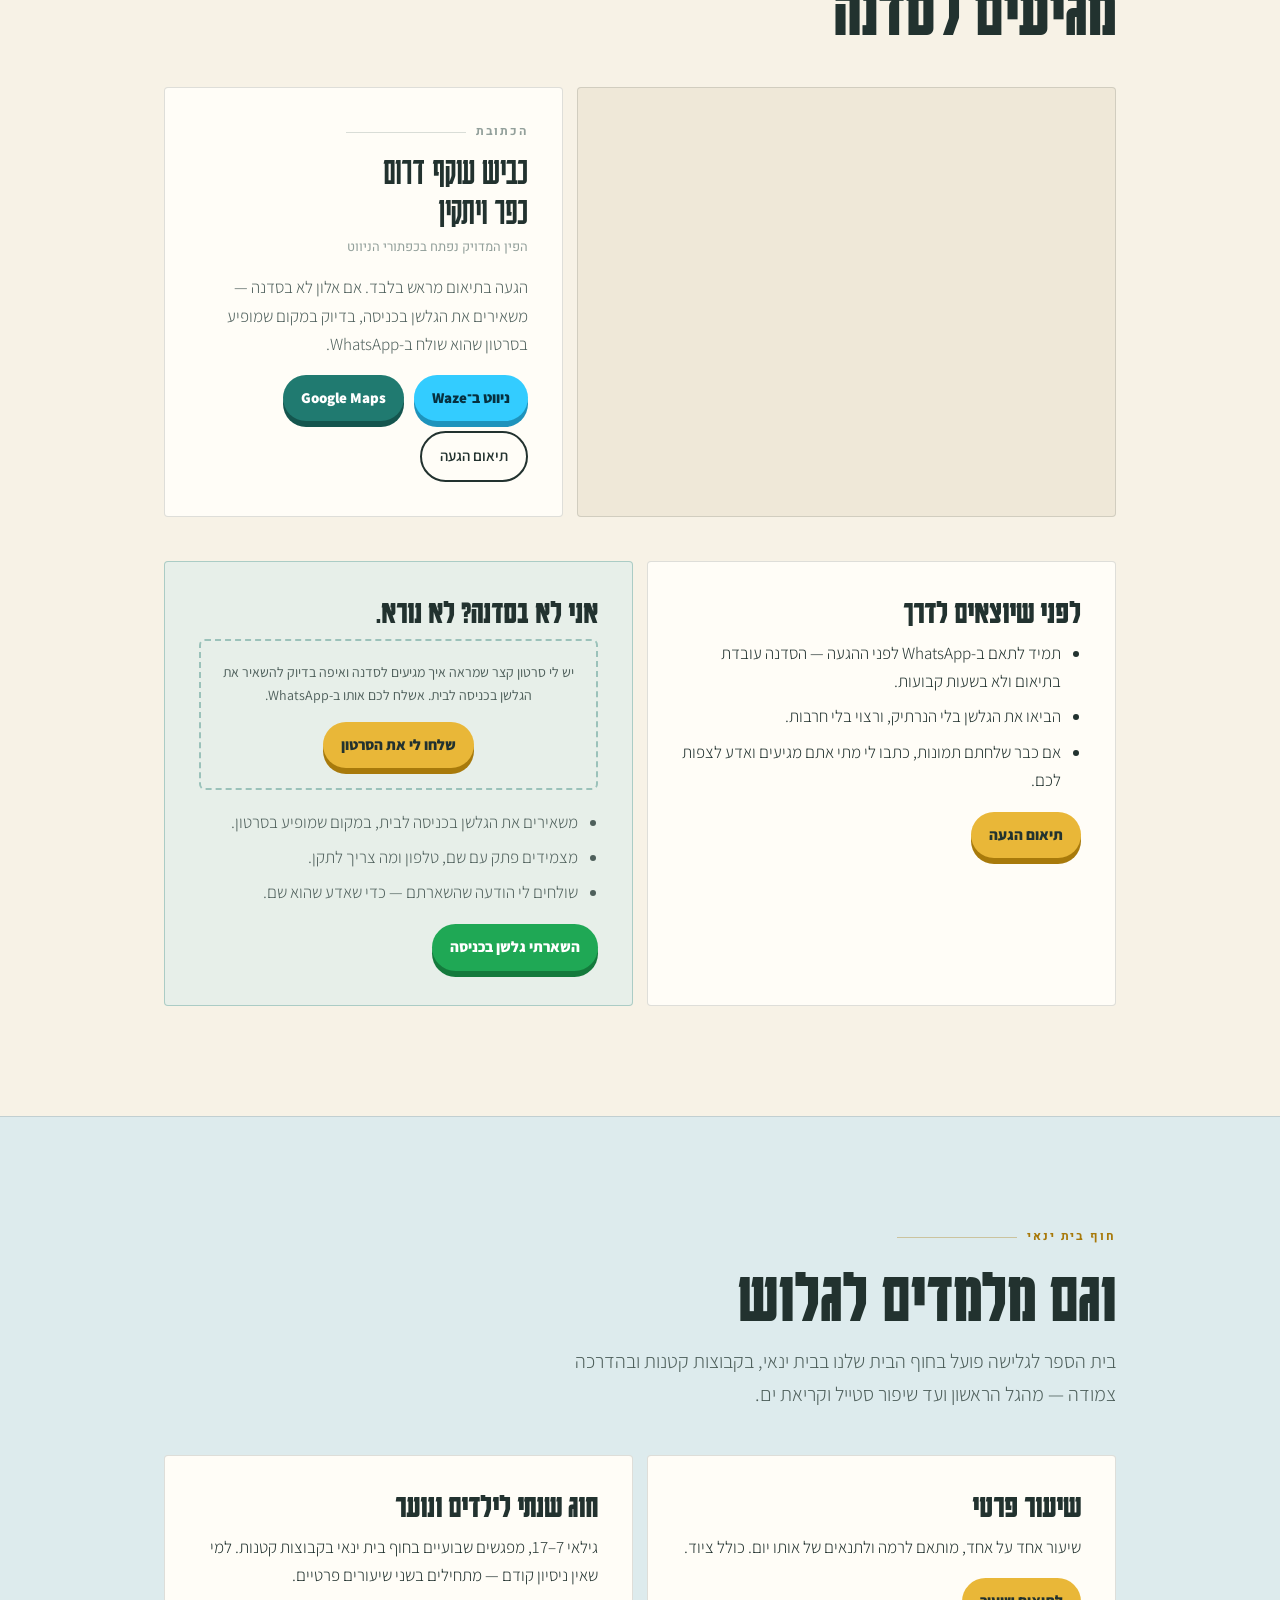
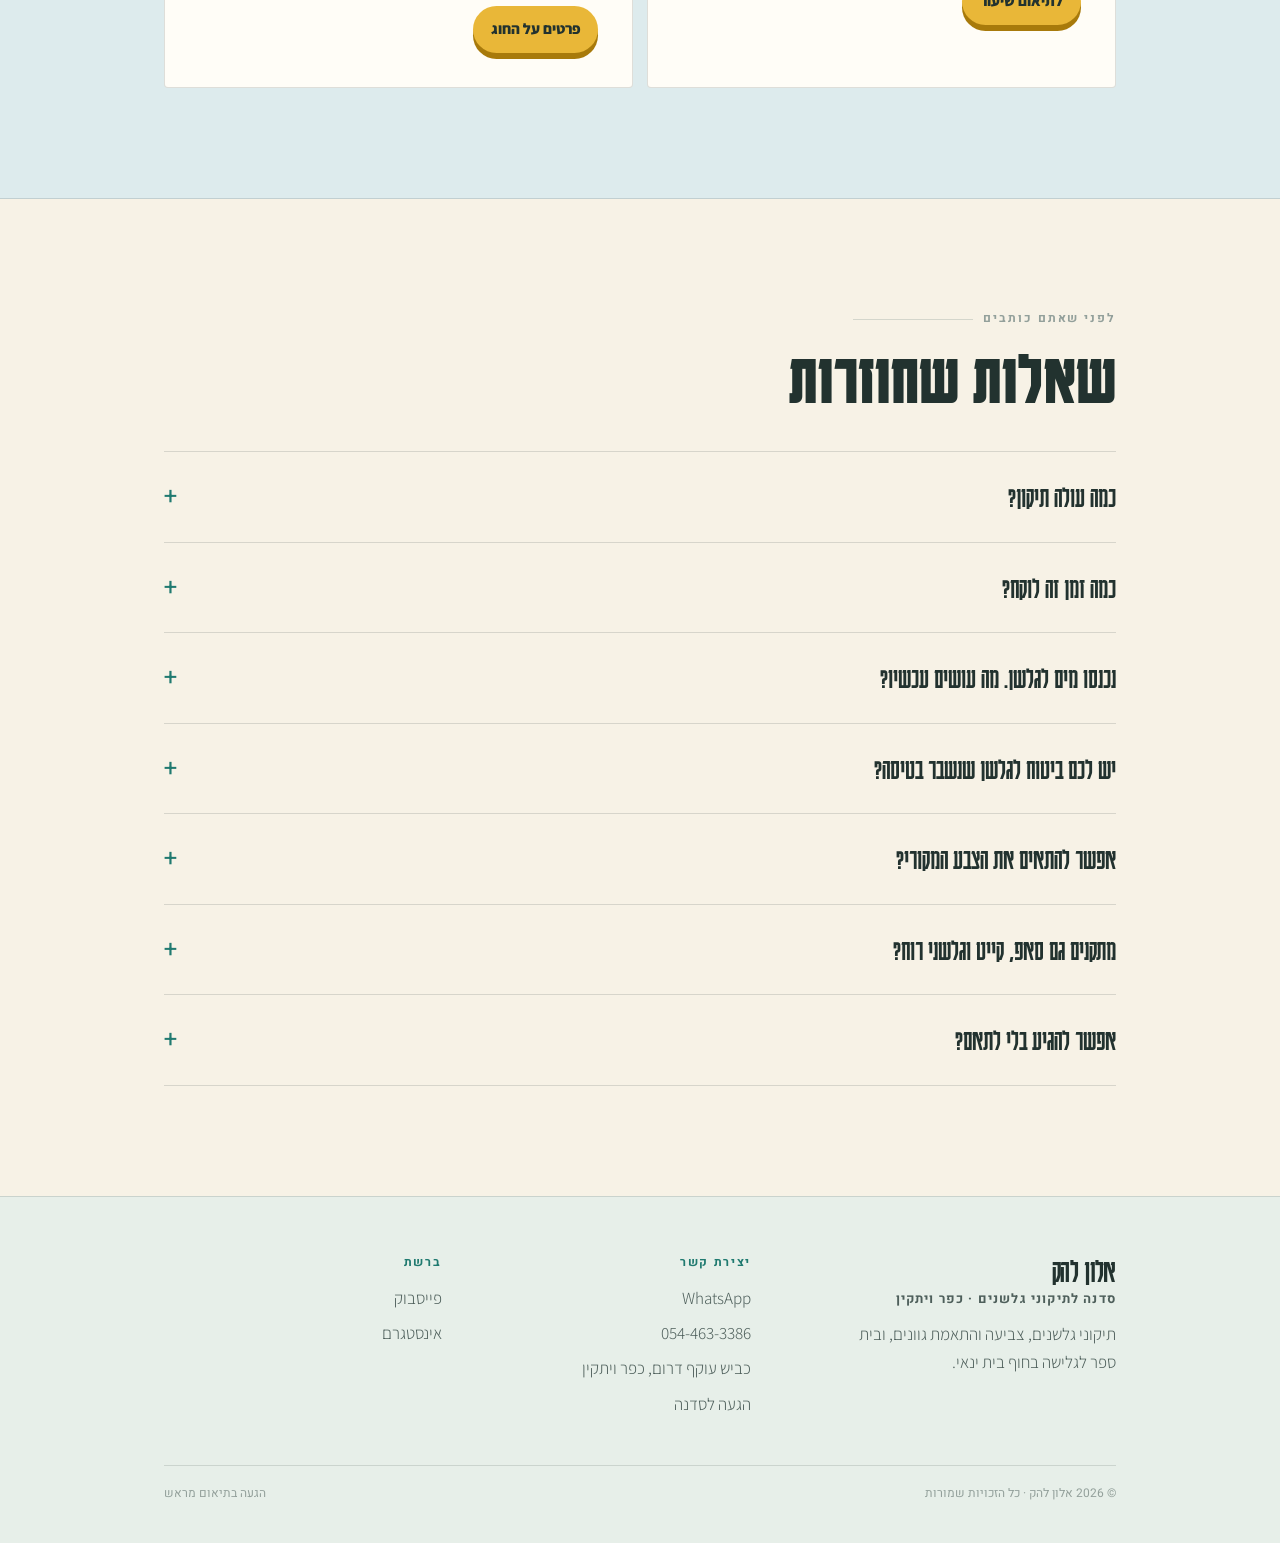
==== commit 295c1693: "Rename index_8.html to index.html" ====
--- a/index.html
+++ b/index.html
@@ -77,6 +77,19 @@
 .band-resin{background:var(--sky);color:var(--ink);border-block:var(--edge)}
 .band-resin .eyebrow{color:var(--tape-deep)}
 
+
+
+/* ---------- פס עם תצלום רקע ---------- */
+.photoband{position:relative;overflow:hidden}
+.photoband::before{content:"";position:absolute;inset:0;z-index:0;
+  background-position:center 55%;background-size:cover;background-repeat:no-repeat}
+#how::before{background-image:url([data-uri])}
+#photos::before{background-image:url([data-uri]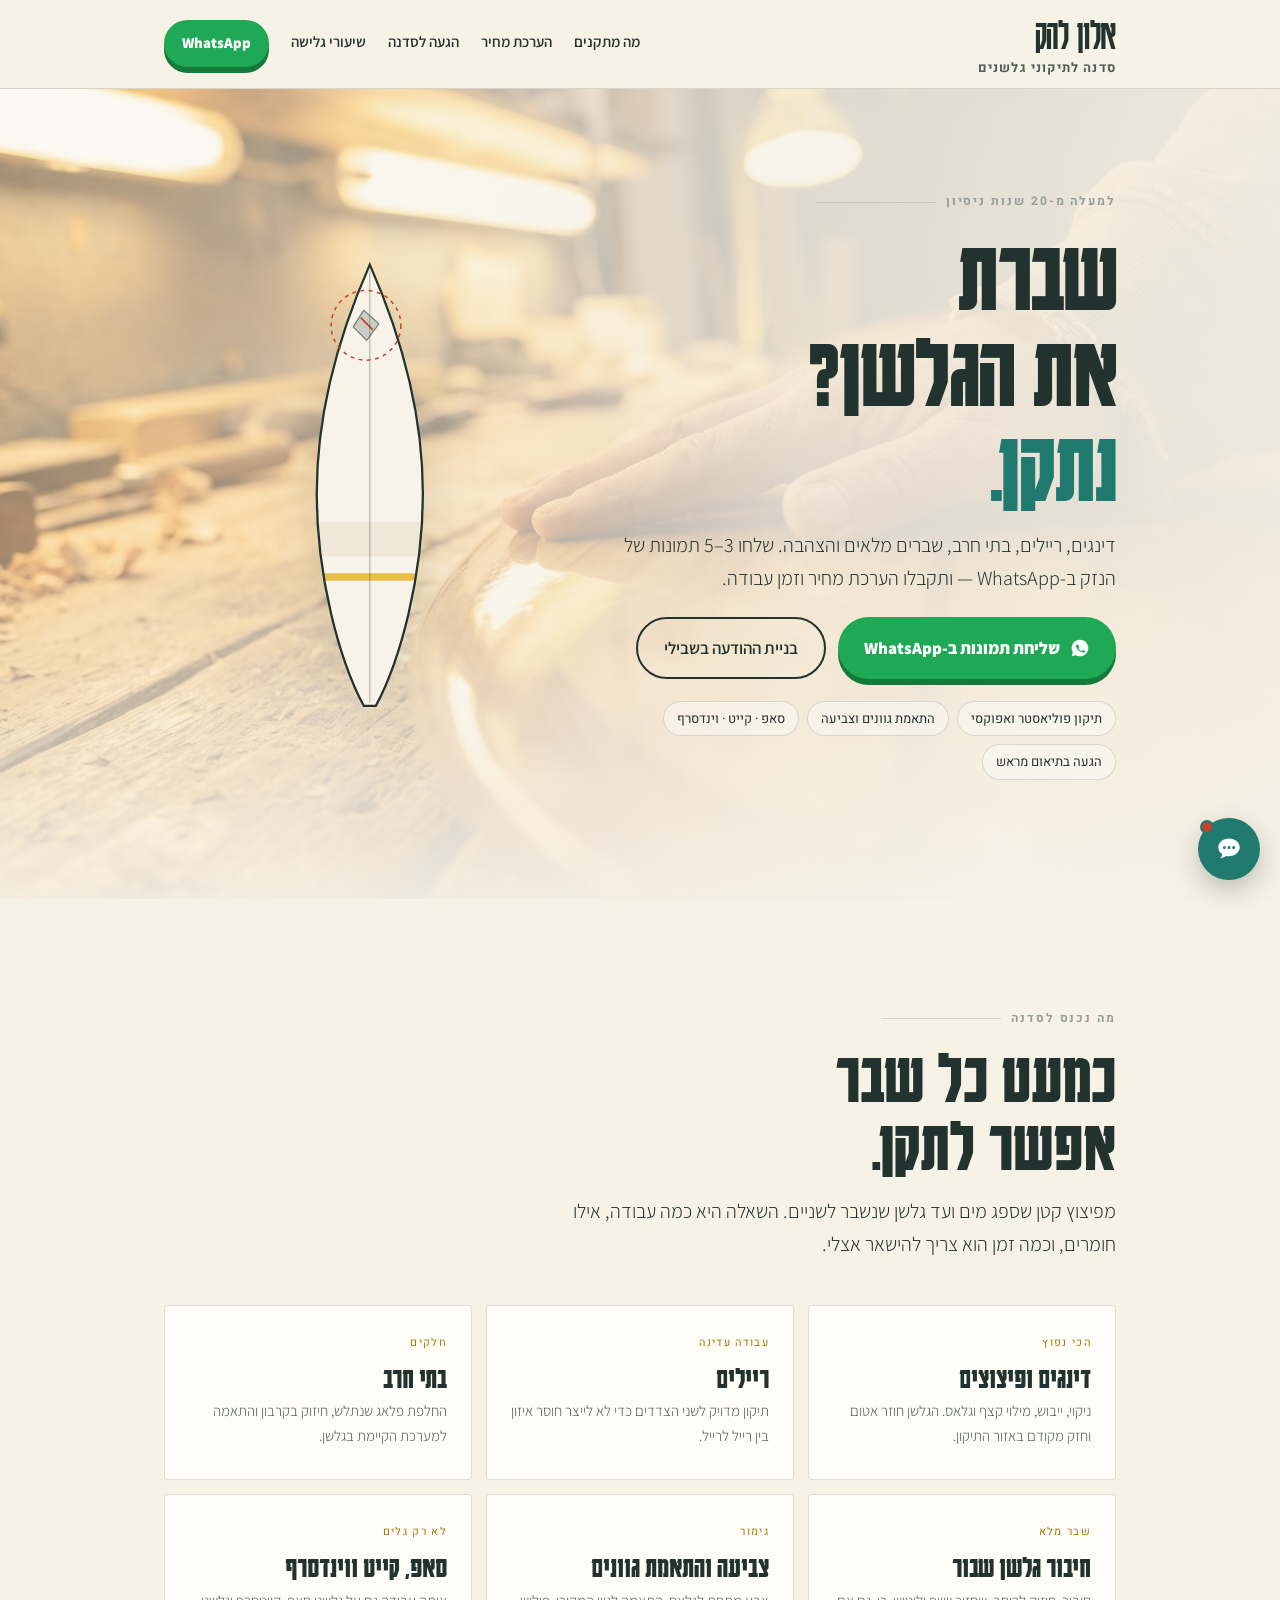
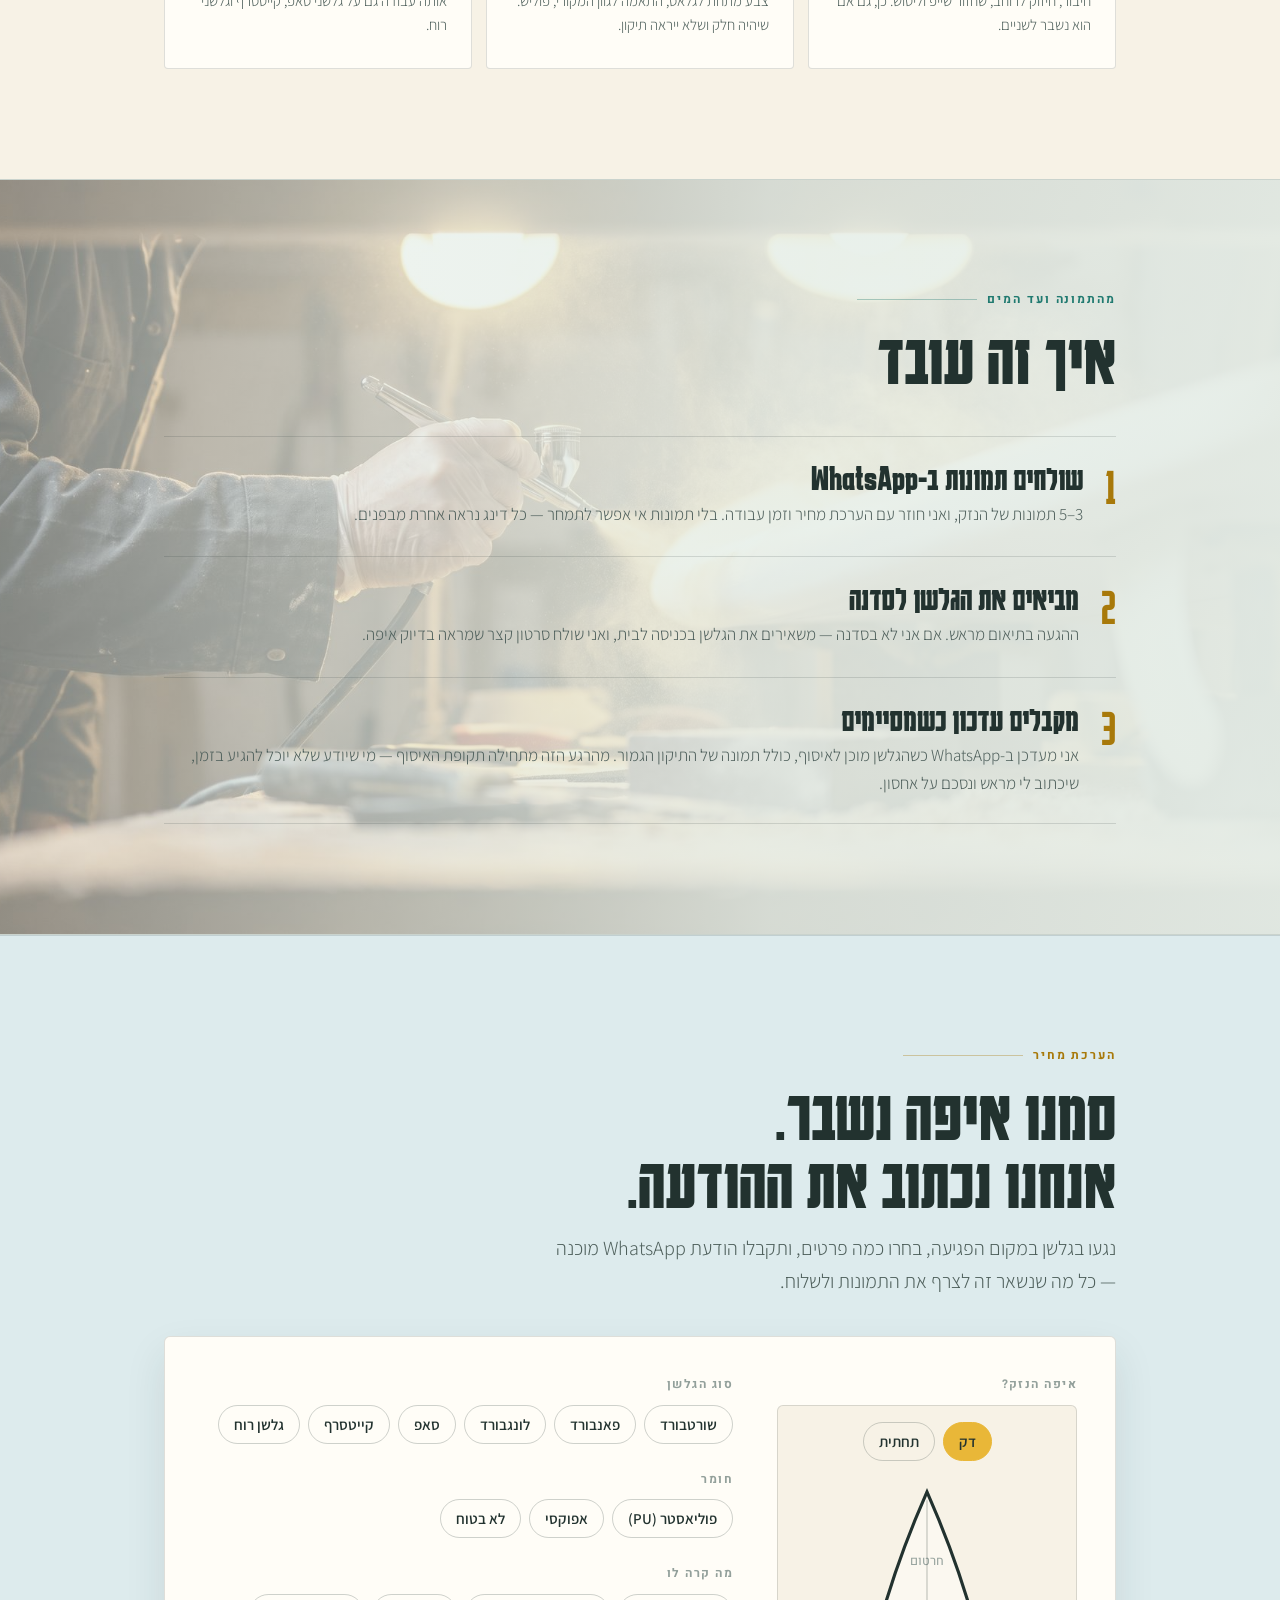
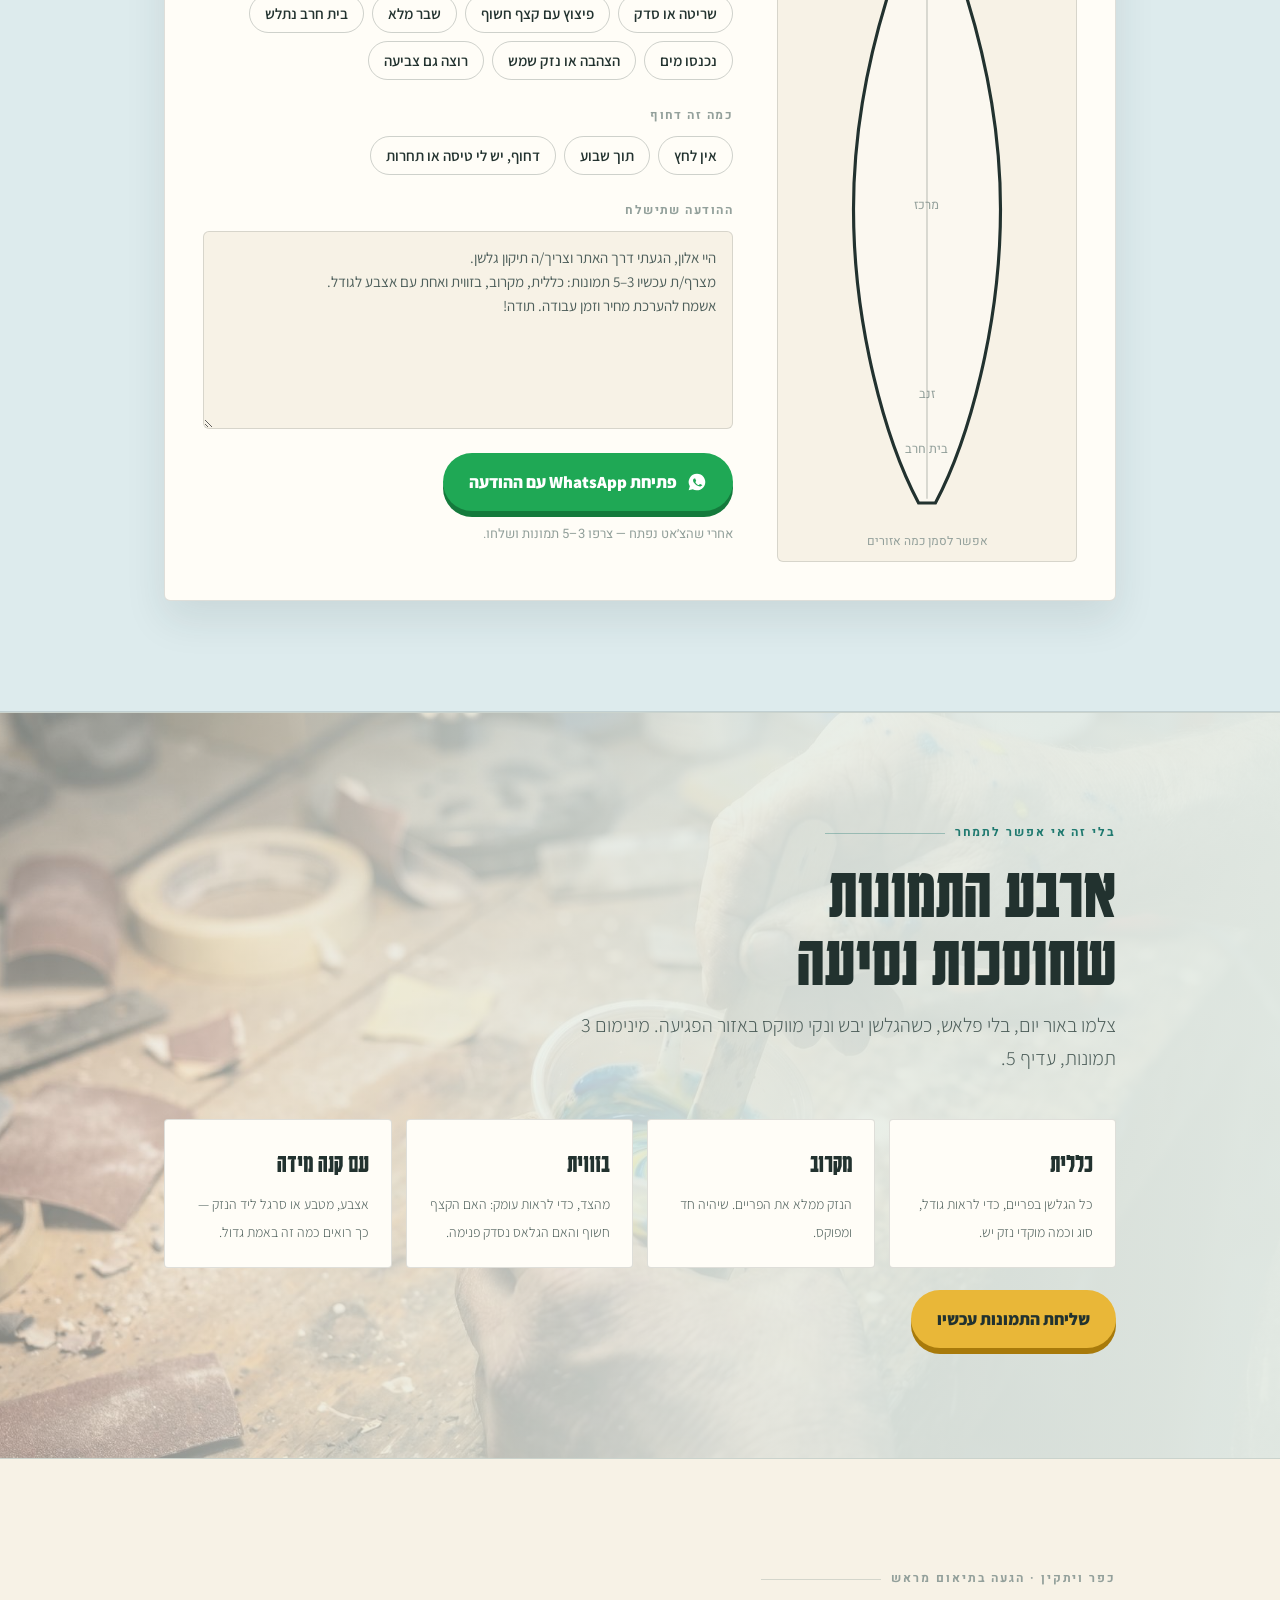
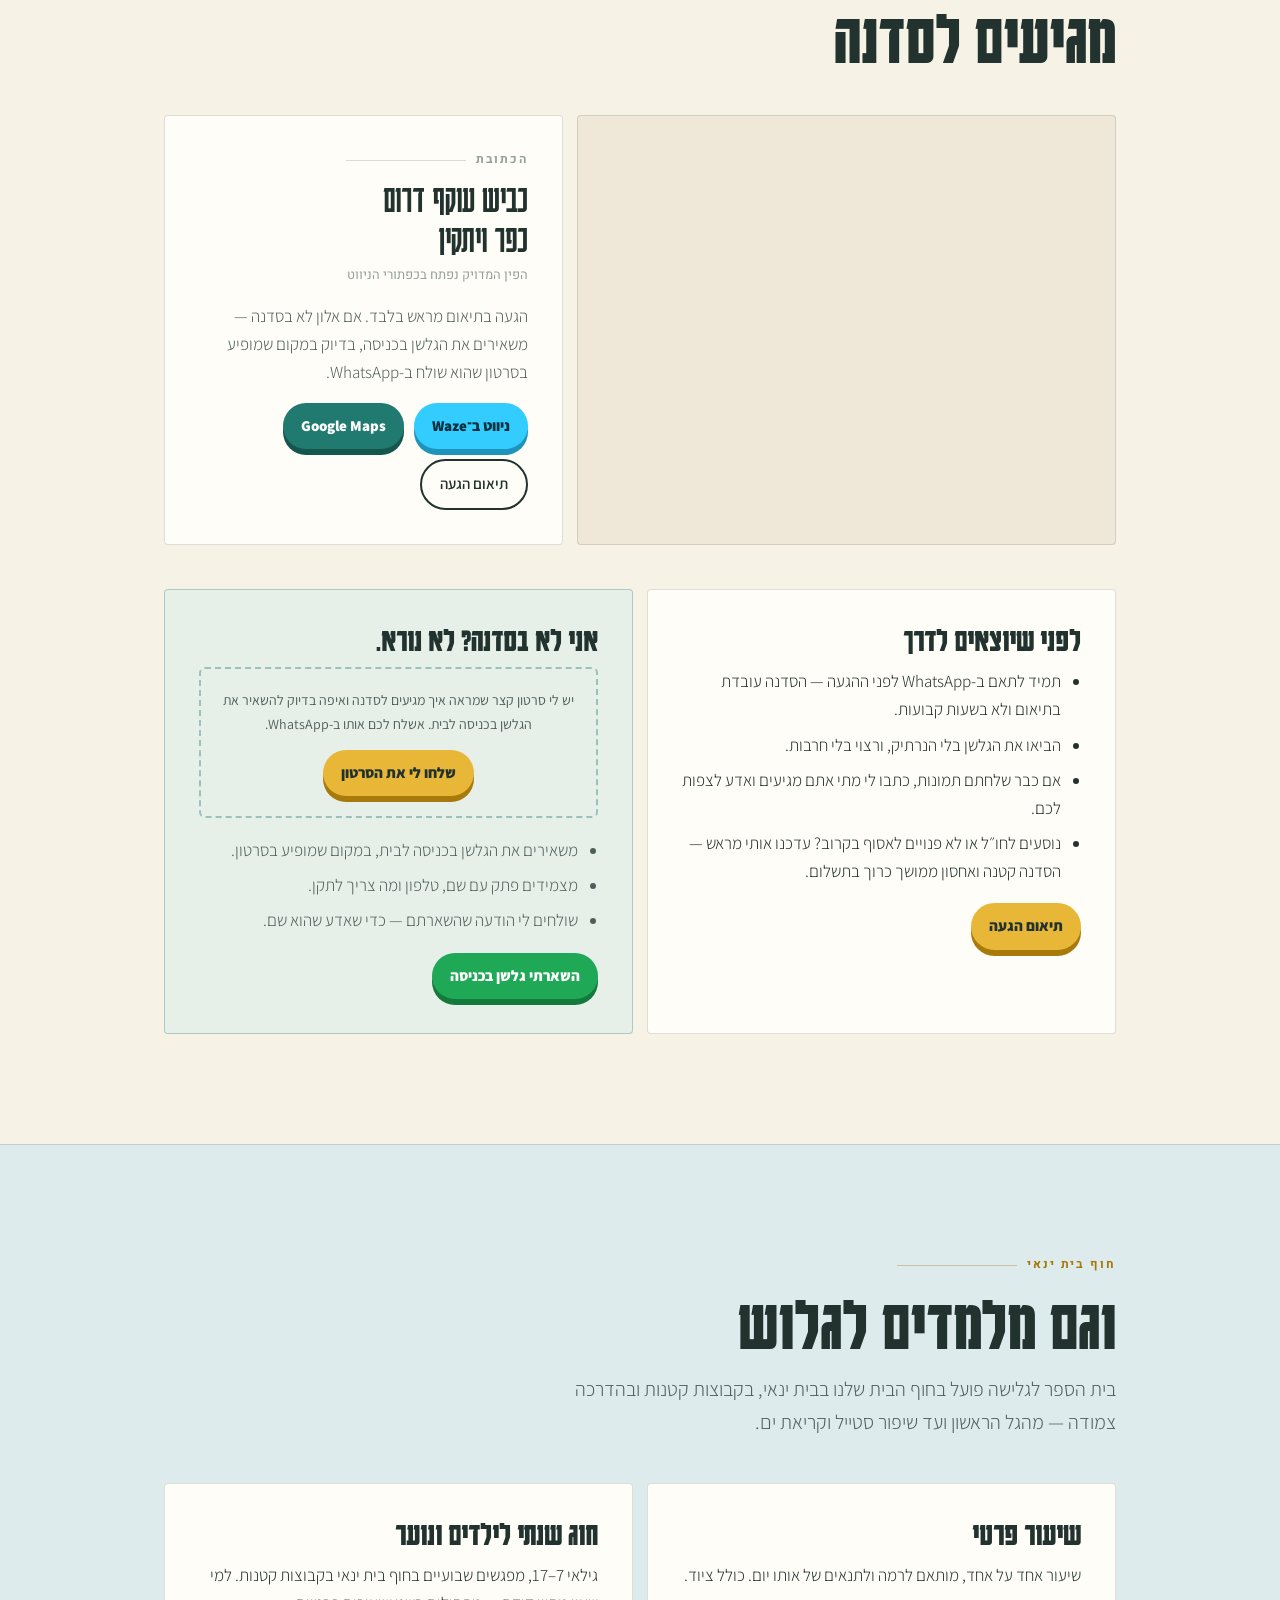
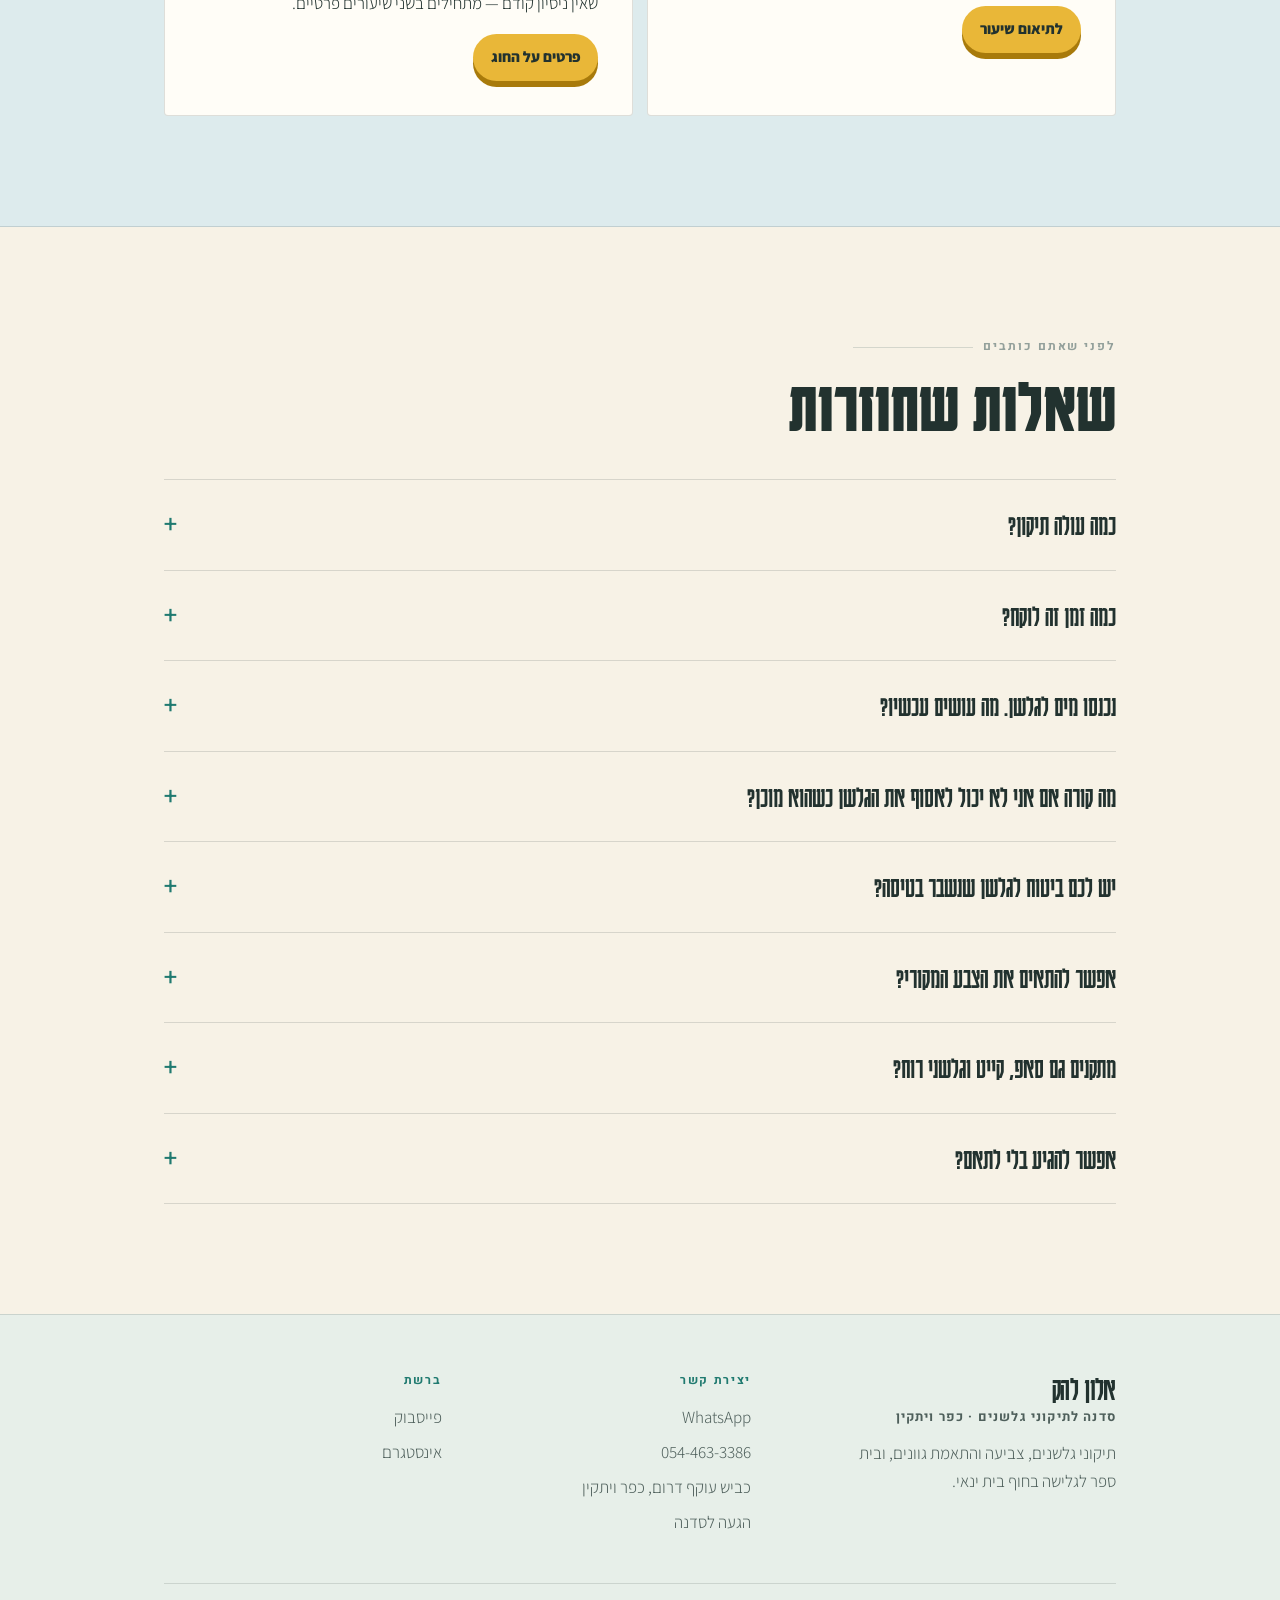
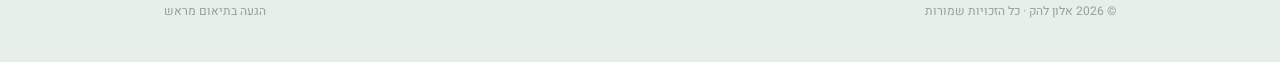
==== commit ab9a0ee3: "Rename index_9.html to index.html" ====
--- a/index.html
+++ b/index.html
@@ -366,7 +366,7 @@
     <div class="steps">
       <div class="step"><div class="step-n">1</div><div><h3>שולחים תמונות ב-WhatsApp</h3><p>3–5 תמונות של הנזק, ואני חוזר עם הערכת מחיר וזמן עבודה. בלי תמונות אי אפשר לתמחר — כל דינג נראה אחרת מבפנים.</p></div></div>
       <div class="step"><div class="step-n">2</div><div><h3>מביאים את הגלשן לסדנה</h3><p>ההגעה בתיאום מראש. אם אני לא בסדנה — משאירים את הגלשן בכניסה לבית, ואני שולח סרטון קצר שמראה בדיוק איפה.</p></div></div>
-      <div class="step"><div class="step-n">3</div><div><h3>מקבלים עדכון כשמסיימים</h3><p>אני מעדכן ב-WhatsApp כשהגלשן מוכן לאיסוף, כולל תמונה של התיקון הגמור.</p></div></div>
+      <div class="step"><div class="step-n">3</div><div><h3>מקבלים עדכון כשמסיימים</h3><p>אני מעדכן ב-WhatsApp כשהגלשן מוכן לאיסוף, כולל תמונה של התיקון הגמור. מהרגע הזה מתחילה תקופת האיסוף — מי שיודע שלא יוכל להגיע בזמן, שיכתוב לי מראש ונסכם על אחסון.</p></div></div>
     </div>
   </div>
 </section>
@@ -519,6 +519,7 @@
           <li>תמיד לתאם ב-WhatsApp לפני ההגעה — הסדנה עובדת בתיאום ולא בשעות קבועות.</li>
           <li>הביאו את הגלשן בלי הנרתיק, ורצוי בלי חרבות.</li>
           <li>אם כבר שלחתם תמונות, כתבו לי מתי אתם מגיעים ואדע לצפות לכם.</li>
+          <li>נוסעים לחו״ל או לא פנויים לאסוף בקרוב? עדכנו אותי מראש — הסדנה קטנה ואחסון ממושך כרוך בתשלום.</li>
         </ul>
         <a class="btn btn-tape btn-sm" data-wa="coming">תיאום הגעה</a>
       </div>
@@ -569,6 +570,7 @@
       <details><summary>כמה עולה תיקון?</summary><p>אין מחירון אחיד, כי המחיר נגזר מכמות העבודה והחומרים: תיקון רייל, למשל, חייב להיות מדויק בשני הצדדים, והחלפת בית חרב מוסיפה חלק מעבר לעבודה. לכן אני מתמחר רק אחרי שאני רואה 3–5 תמונות של הנזק. שלחו ב-WhatsApp ואחזור עם מספר.</p></details>
       <details><summary>כמה זמן זה לוקח?</summary><p>תלוי בסוג התיקון ובעומס בסדנה, ולא פחות חשוב — בייבוש. גלשן שספג מים חייב להתייבש לגמרי לפני שסוגרים אותו, אחרת התיקון לא יחזיק. אחרי שאראה תמונות אתן לכם הערכה מדויקת יותר, ואם יש דדליין אמיתי (טיסה, תחרות) כתבו לי ונראה מה אפשר.</p></details>
       <details><summary>נכנסו מים לגלשן. מה עושים עכשיו?</summary><p>מוציאים אותו מהשמש ומהנרתיק, שמים אותו בצל עם הצד השבור כלפי מטה כדי שהמים יֵצאו, ולא גולשים איתו יותר. כל גלישה נוספת דוחפת עוד מים פנימה ומגדילה את התיקון. אל תסתמו את החור בסקוץ׳ ותמשיכו לגלוש — זה בדיוק מה שהופך תיקון קטן לתיקון גדול.</p></details>
+      <details><summary>מה קורה אם אני לא יכול לאסוף את הגלשן כשהוא מוכן?</summary><p>הסדנה קטנה, וגלשן מוכן שממתין תופס את המקום של גלשן שצריך תיקון. לכן יש תקופת איסוף מהרגע שאני מודיע שהגלשן מוכן, ומעבר לה נגבים דמי אחסון. אם אתם כבר יודעים מראש שלא תוכלו להגיע — טיסה, חו״ל, תקופה עמוסה — כתבו לי לפני התיקון או תוך כדי, ונסגור את זה מראש בלי הפתעות.</p></details>
       <details><summary>יש לכם ביטוח לגלשן שנשבר בטיסה?</summary><p>אני לא מטפל בביטוחים, אבל אני כן מספק תמונות ותיאור מפורט של הנזק והתיקון אם חברת התעופה או הביטוח מבקשים מסמך. תגידו לי מראש שאתם צריכים את זה.</p></details>
       <details><summary>אפשר להתאים את הצבע המקורי?</summary><p>ברוב המקרים כן. אני צובע מתחת לגלאס ומתאים גוונים, כולל שחזור לוגו כשצריך, ומסיים בפוליש. יש גוונים ואפקטים שקשה לשחזר במאה אחוז — נדבר על זה כשאראה את הגלשן.</p></details>
       <details><summary>מתקנים גם סאפ, קייט וגלשני רוח?</summary><p>כן. אותם חומרים, אותה עבודה. בסאפ במיוחד חשוב לטפל מהר בפיצוצים, כי הוא סופג הרבה מים.</p></details>
@@ -631,7 +633,10 @@
   // ← מחירים: כרגע כבויים. הבוט אומר שאלון מתמחר לפי תמונות, בלי מספרים.
   //   כדי להפעיל, החליפו את prices: null בבלוק הזה עם המחירים האמיתיים:
   //   prices: { small: "₪150–₪300", medium: "₪300–₪600", big: "₪600 ומעלה", lesson: "₪500 לשיעור פרטי" }
-  prices: null
+  prices: null,
+  // ← תנאי אחסון: כרגע מוצג בלי מספרים. כשאלון יחליט, החליפו ל:
+  //   storage: { freeDays: 14, fee: "₪10 ליום" }
+  storage: null
 };
 
 /* ============================================================
@@ -754,10 +759,11 @@
    4. עוזר הסדנה — בוט תשובות ראשונות
    ============================================================ */
 const P = CONFIG.prices;
+const ST = CONFIG.storage;
 const FLOW = {
   start: {
     msg: "היי! אני העוזר של הסדנה 🤙\nאני יכול לענות על השאלות הנפוצות, ואלון עצמו חוזר ב-WhatsApp.\nמה מעניין אותך?",
-    quick: ["כמה עולה תיקון?","כמה זמן זה לוקח?","איך מגיעים לסדנה?","נכנסו מים לגלשן","איך לצלם את הנזק?","שיעורי גלישה"]
+    quick: ["כמה עולה תיקון?","כמה זמן זה לוקח?","איך מגיעים לסדנה?","מתי לאסוף את הגלשן?","נכנסו מים לגלשן","איך לצלם את הנזק?","שיעורי גלישה"]
   },
   "כמה עולה תיקון?": {
     msg: "אין מחירון קבוע — המחיר תלוי בגודל הנזק, במיקום שלו ובחומרים.\n" +
@@ -780,6 +786,12 @@
     msg: "3–5 תמונות באור יום, בלי פלאש, כשהגלשן יבש ונקי מווקס באזור הפגיעה:\n1. תמונה כללית של כל הגלשן\n2. מקרוב על הנזק, ממוקד\n3. מהצד בזווית — כדי לראות עומק\n4. עם אצבע או מטבע ליד, לקנה מידה\n5. ואם יש עוד מוקדי נזק — תמונה לכל אחד",
     quick: ["שלח לי לבנות הודעה","דבר עם אלון"]
   },
+  "מתי לאסוף את הגלשן?": {
+    msg: "אלון מודיע ב-WhatsApp ברגע שהגלשן מוכן, ומשם מתחילה תקופת האיסוף.\nהסדנה קטנה, וגלשן מוכן שממתין תופס את המקום של גלשן שצריך תיקון — ולכן מעבר לתקופה הזו נגבים דמי אחסון." +
+         (ST ? "\nנכון להיום: " + ST.freeDays + " ימים ראשונים ללא תשלום, ואחר כך " + ST.fee + "." : "") +
+         "\nיודעים מראש שלא תוכלו להגיע בזמן? כתבו לאלון עוד לפני התיקון או תוך כדי, ותסכמו איתו מראש.",
+    quick: ["תיאום הגעה","דבר עם אלון"]
+  },
   "שיעורי גלישה": {
     msg: "בית הספר לגלישה פועל בחוף בית ינאי.\n• שיעור פרטי, מותאם לרמה ולתנאים" + (P && P.lesson ? " — " + P.lesson : "") + "\n• חוג שנתי לילדים ונוער בגילאי 7–17, בקבוצות קטנות\nלמי שאין ניסיון קודם מומלץ להתחיל בשני שיעורים פרטיים לפני הצטרפות לחוג.",
     quick: ["לתיאום שיעור","פרטים על החוג"]
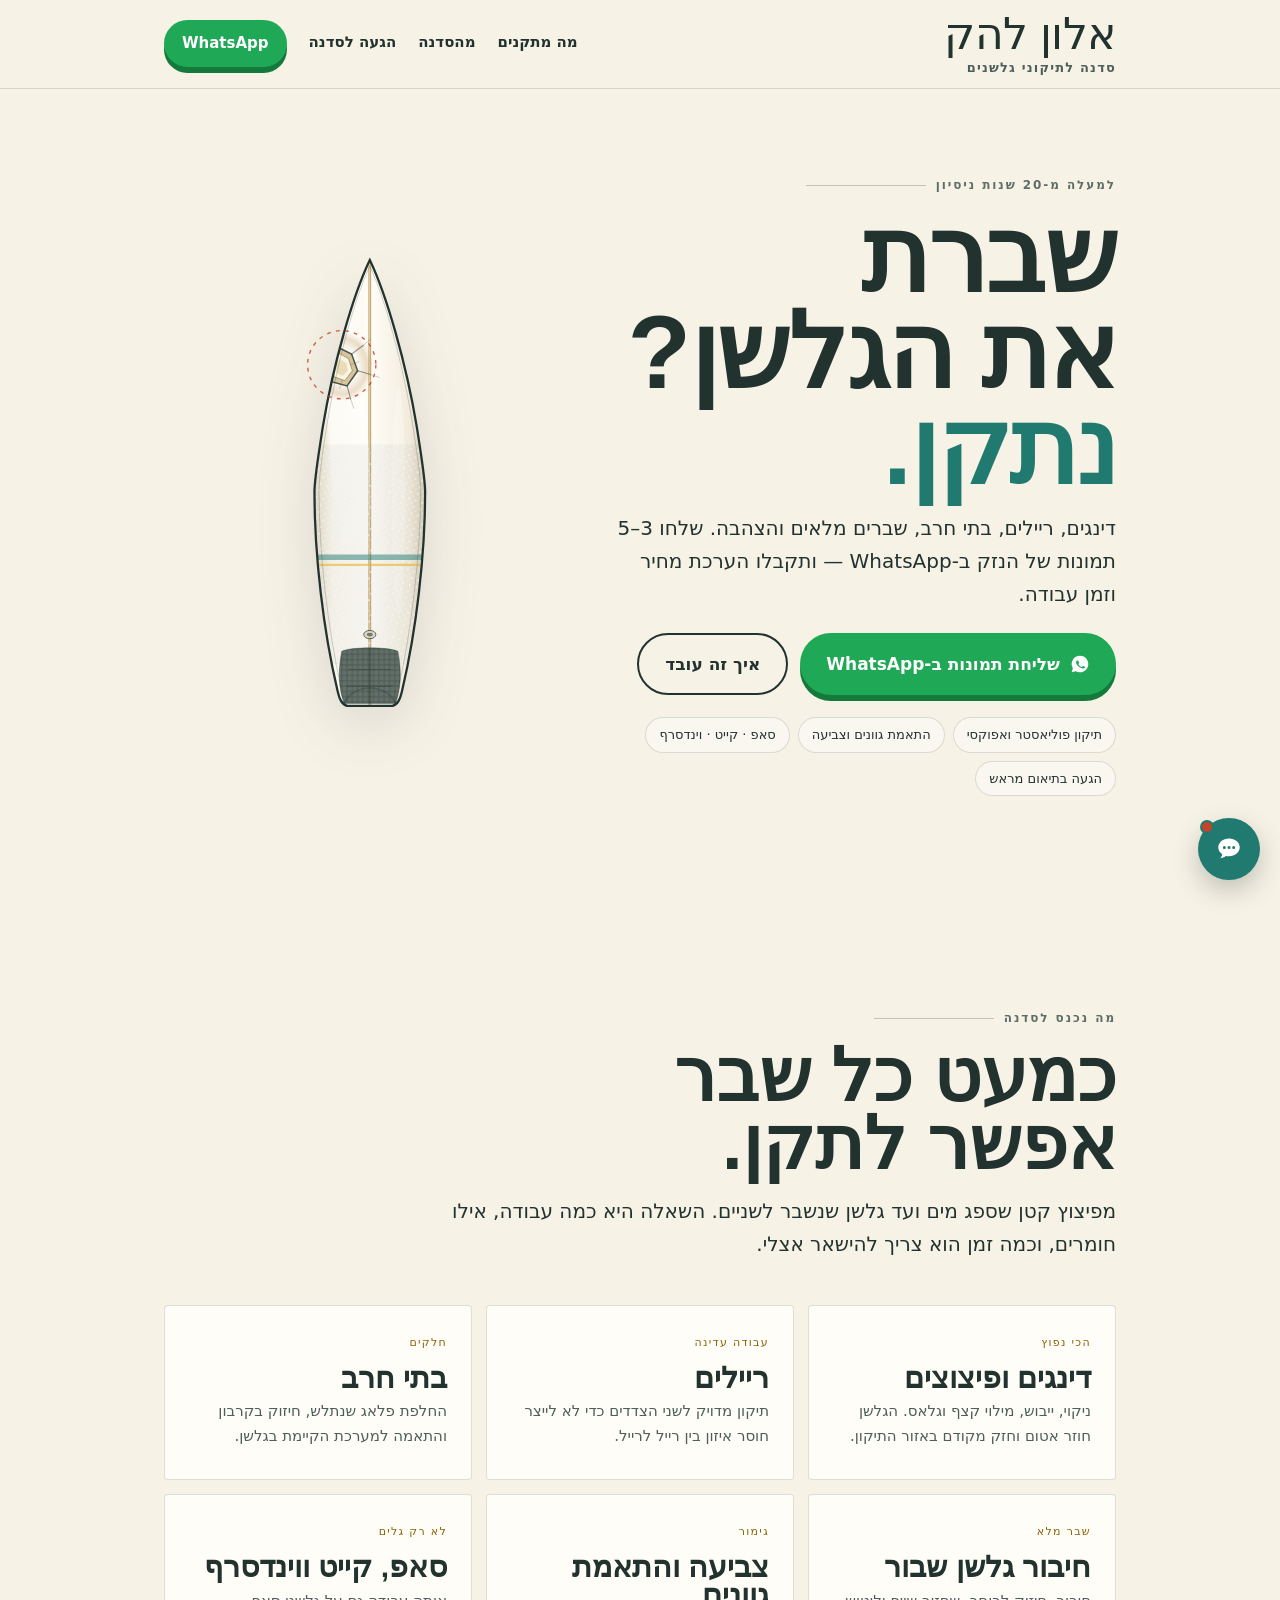
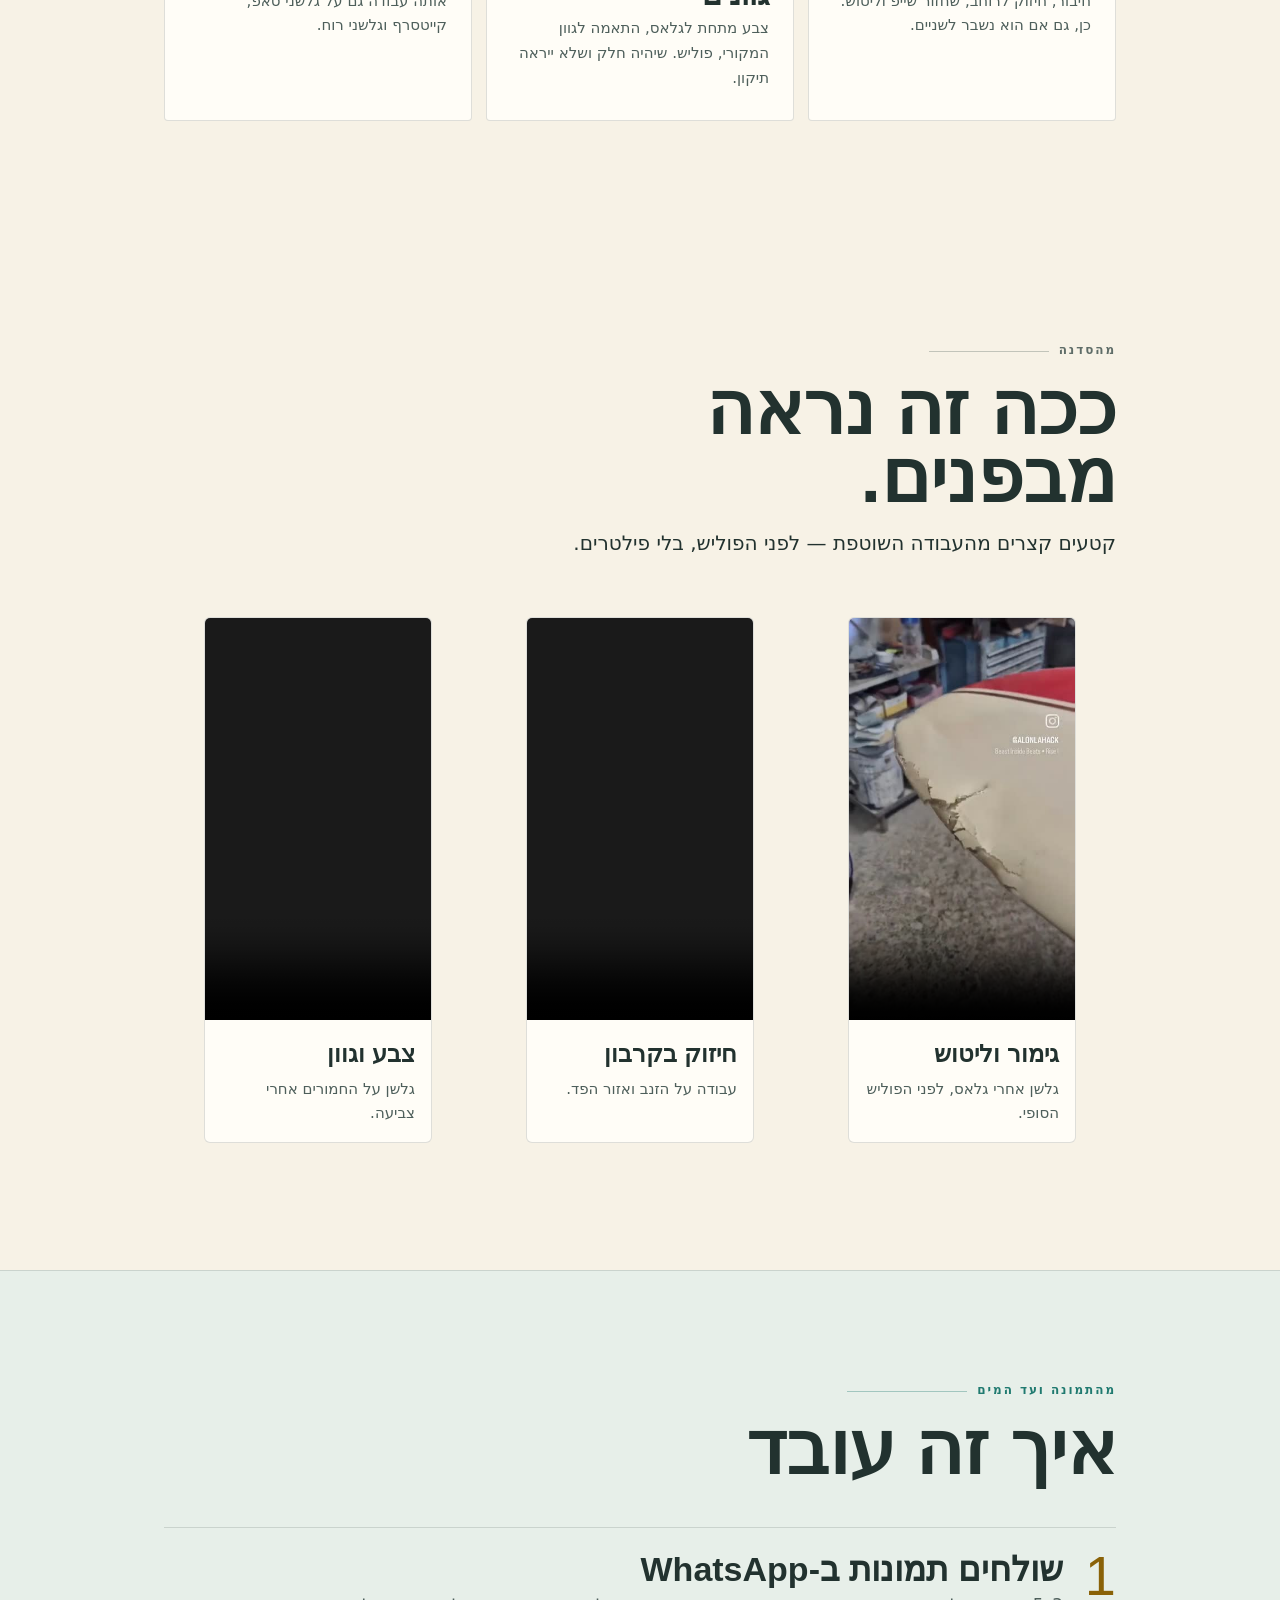
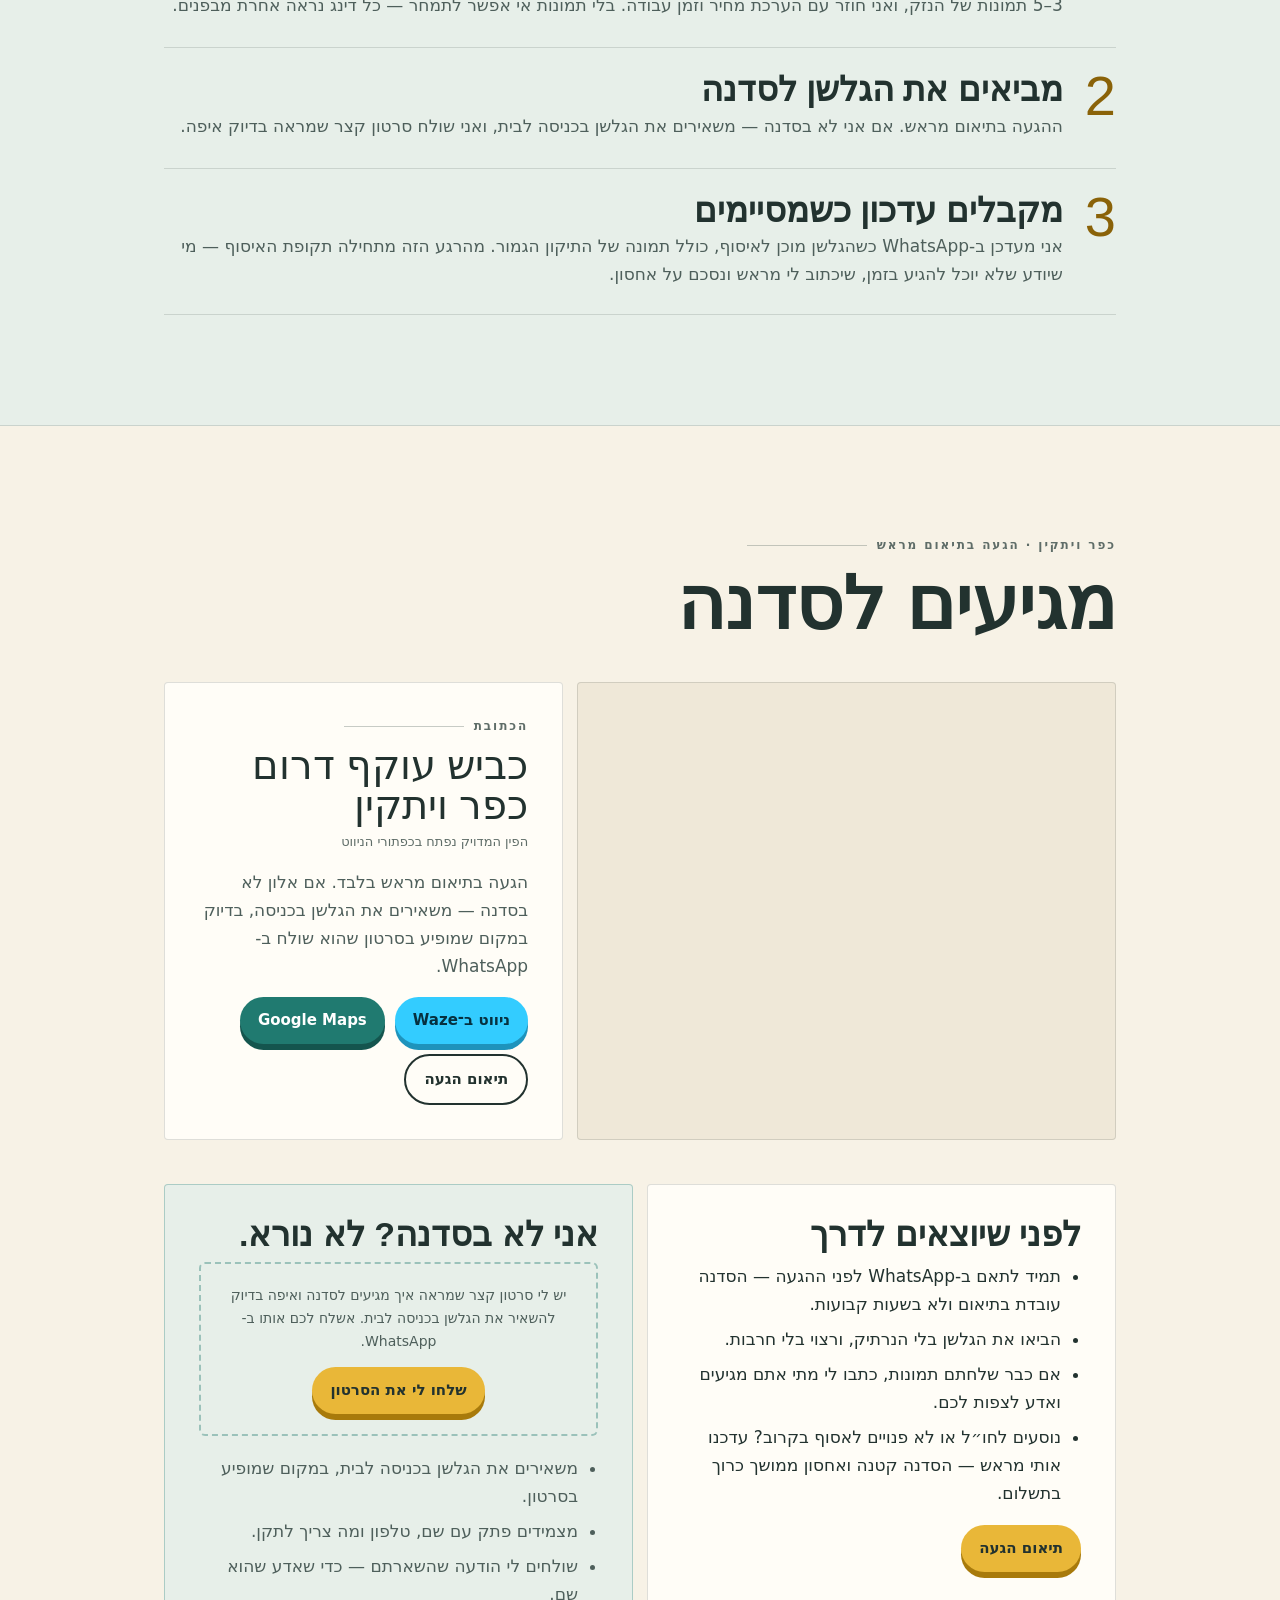
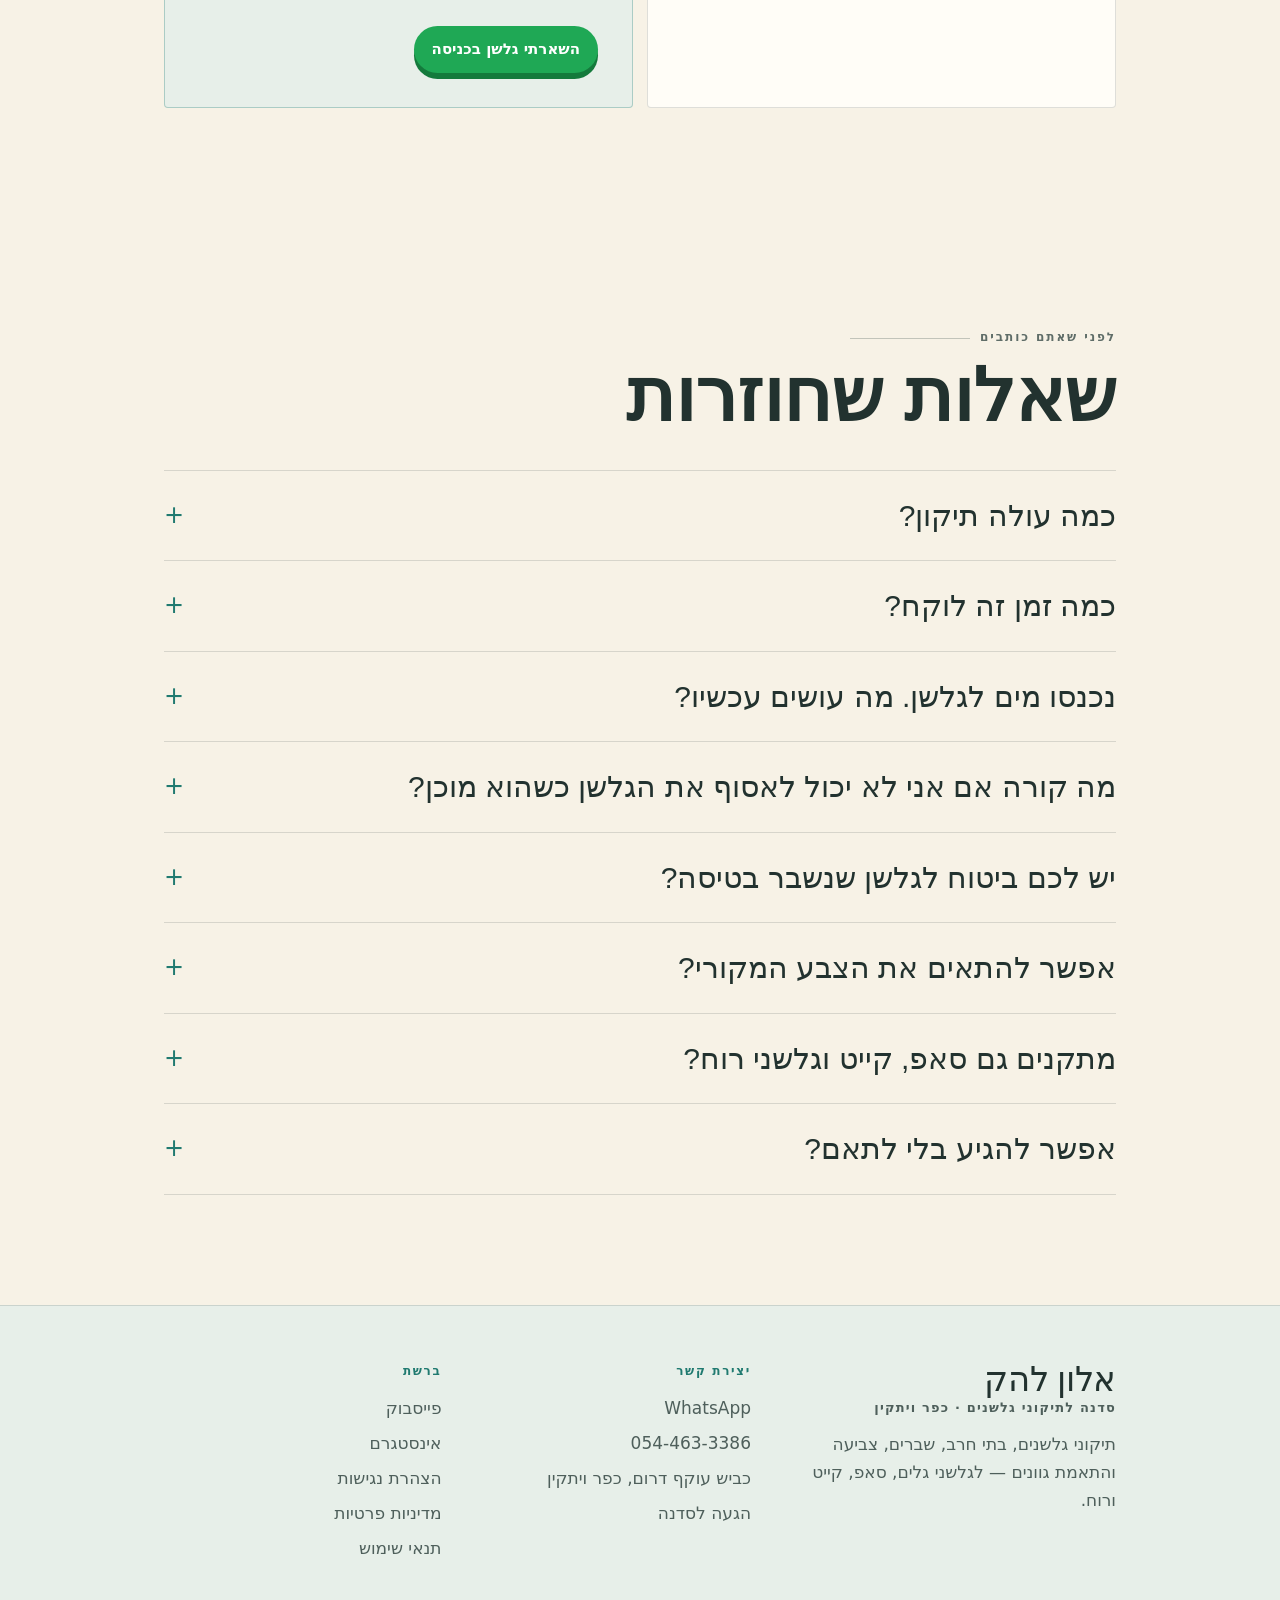
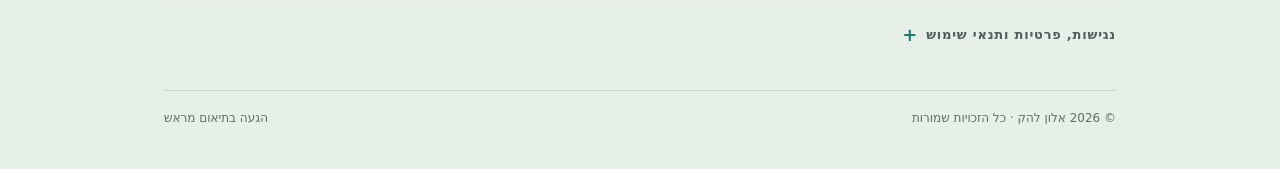
==== commit d55faa0d: "Add files via upload" ====
--- a/index.html
+++ b/index.html
@@ -3,11 +3,24 @@
 <head>
 <meta charset="utf-8">
 <meta name="viewport" content="width=device-width, initial-scale=1">
+<meta http-equiv="Content-Security-Policy" content="default-src 'self'; script-src 'self' 'unsafe-inline'; style-src 'self' 'unsafe-inline' https://fonts.googleapis.com; font-src https://fonts.gstatic.com; img-src 'self' data:; media-src 'self'; manifest-src 'none'; frame-src https://www.google.com; connect-src 'none'; form-action 'none'; base-uri 'none'; object-src 'none'; upgrade-insecure-requests">
+<meta name="referrer" content="strict-origin-when-cross-origin">
 <title>אלון להק · סדנה לתיקוני גלשנים | כפר ויתקין</title>
-<meta name="description" content="סדנה לתיקוני גלשנים בכפר ויתקין. תיקוני דינגים, ריילים, בתי חרב, שברים וצביעה. שולחים 3–5 תמונות ב-WhatsApp ומקבלים הערכת מחיר. וגם שיעורי גלישה בחוף בית ינאי.">
+<meta name="description" content="סדנה לתיקוני גלשנים בכפר ויתקין. תיקוני דינגים, ריילים, בתי חרב, שברים וצביעה. שולחים 3–5 תמונות ב-WhatsApp ומקבלים הערכת מחיר.">
 <meta property="og:title" content="אלון להק · סדנה לתיקוני גלשנים">
 <meta property="og:description" content="שברת את הגלשן? שלחו 3–5 תמונות ב-WhatsApp וקבלו הערכת מחיר.">
 <meta property="og:locale" content="he_IL">
+<meta property="og:type" content="website">
+<meta property="og:url" content="https://razaloni.github.io/alonlahack/">
+<meta property="og:image" content="https://razaloni.github.io/alonlahack/og.jpg">
+<meta property="og:image:width" content="1200">
+<meta property="og:image:height" content="630">
+<meta property="og:image:alt" content="גלשן על שולחן העבודה בסדנה של אלון להק">
+<meta name="twitter:card" content="summary_large_image">
+<meta name="robots" content="index, follow">
+<meta name="theme-color" content="#207A70">
+<link rel="canonical" href="https://razaloni.github.io/alonlahack/">
+<link rel="icon" href="data:image/svg+xml,%3Csvg xmlns='http://www.w3.org/2000/svg' viewBox='0 0 32 32'%3E%3Crect width='32' height='32' rx='7' fill='%23207A70'/%3E%3Cpath d='M16 4C11 11 8 17 8 21c0 3 3 6 8 7 5-1 8-4 8-7 0-4-3-10-8-17z' fill='none' stroke='%23F7F2E6' stroke-width='2.4'/%3E%3C/svg%3E">
 <link rel="preconnect" href="https://fonts.googleapis.com">
 <link rel="preconnect" href="https://fonts.gstatic.com" crossorigin>
 <link href="https://fonts.googleapis.com/css2?family=Karantina:wght@400;700&family=Assistant:wght@300;400;600;800&family=Heebo:wght@400;700&display=swap" rel="stylesheet">
@@ -24,10 +37,10 @@
   --ink:#22322F;         /* דיו ירקרק כהה */
   --ink-2:#4E5F5B;
   --tape:#E9B738;        /* נייר דבק */
-  --tape-deep:#A8790A;   /* אוכרה לטקסט */
+  --tape-deep:#8A6208;   /* אוכרה לטקסט — ניגודיות AA */
   --resin:#207A70;       /* שרף רטוב */
   --resin-2:#39A296;
-  --rail:#93A09B;        /* אפור־חול משופשף */
+  --rail:#5F6D68;        /* אפור־חול — ניגודיות AA */
   --alert:#C4432B;
 
   --f-display:"Karantina", "Arial Hebrew", sans-serif;
@@ -79,16 +92,23 @@
 
 
 
-/* ---------- פס עם תצלום רקע ---------- */
-.photoband{position:relative;overflow:hidden}
-.photoband::before{content:"";position:absolute;inset:0;z-index:0;
-  background-position:center 55%;background-size:cover;background-repeat:no-repeat}
-#how::before{background-image:url([data-uri])}
-#photos::before{background-image:url([data-uri]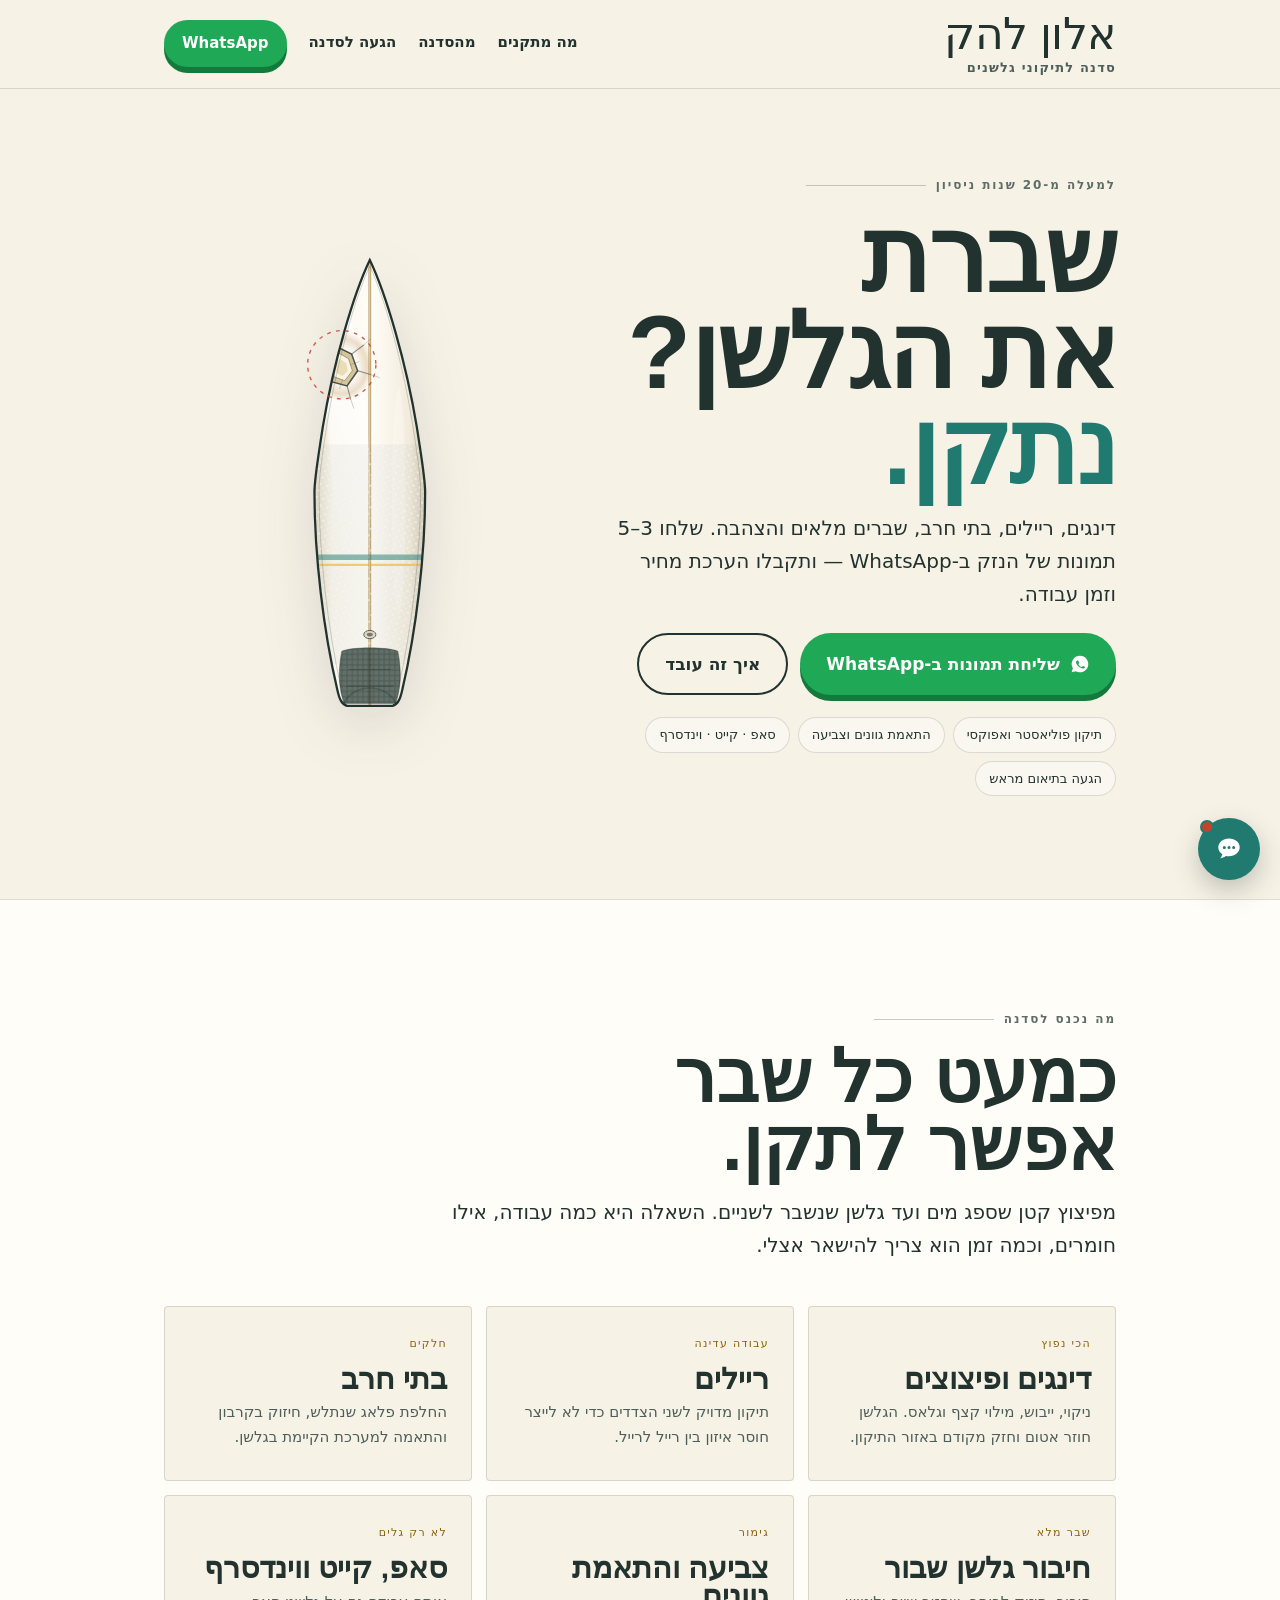
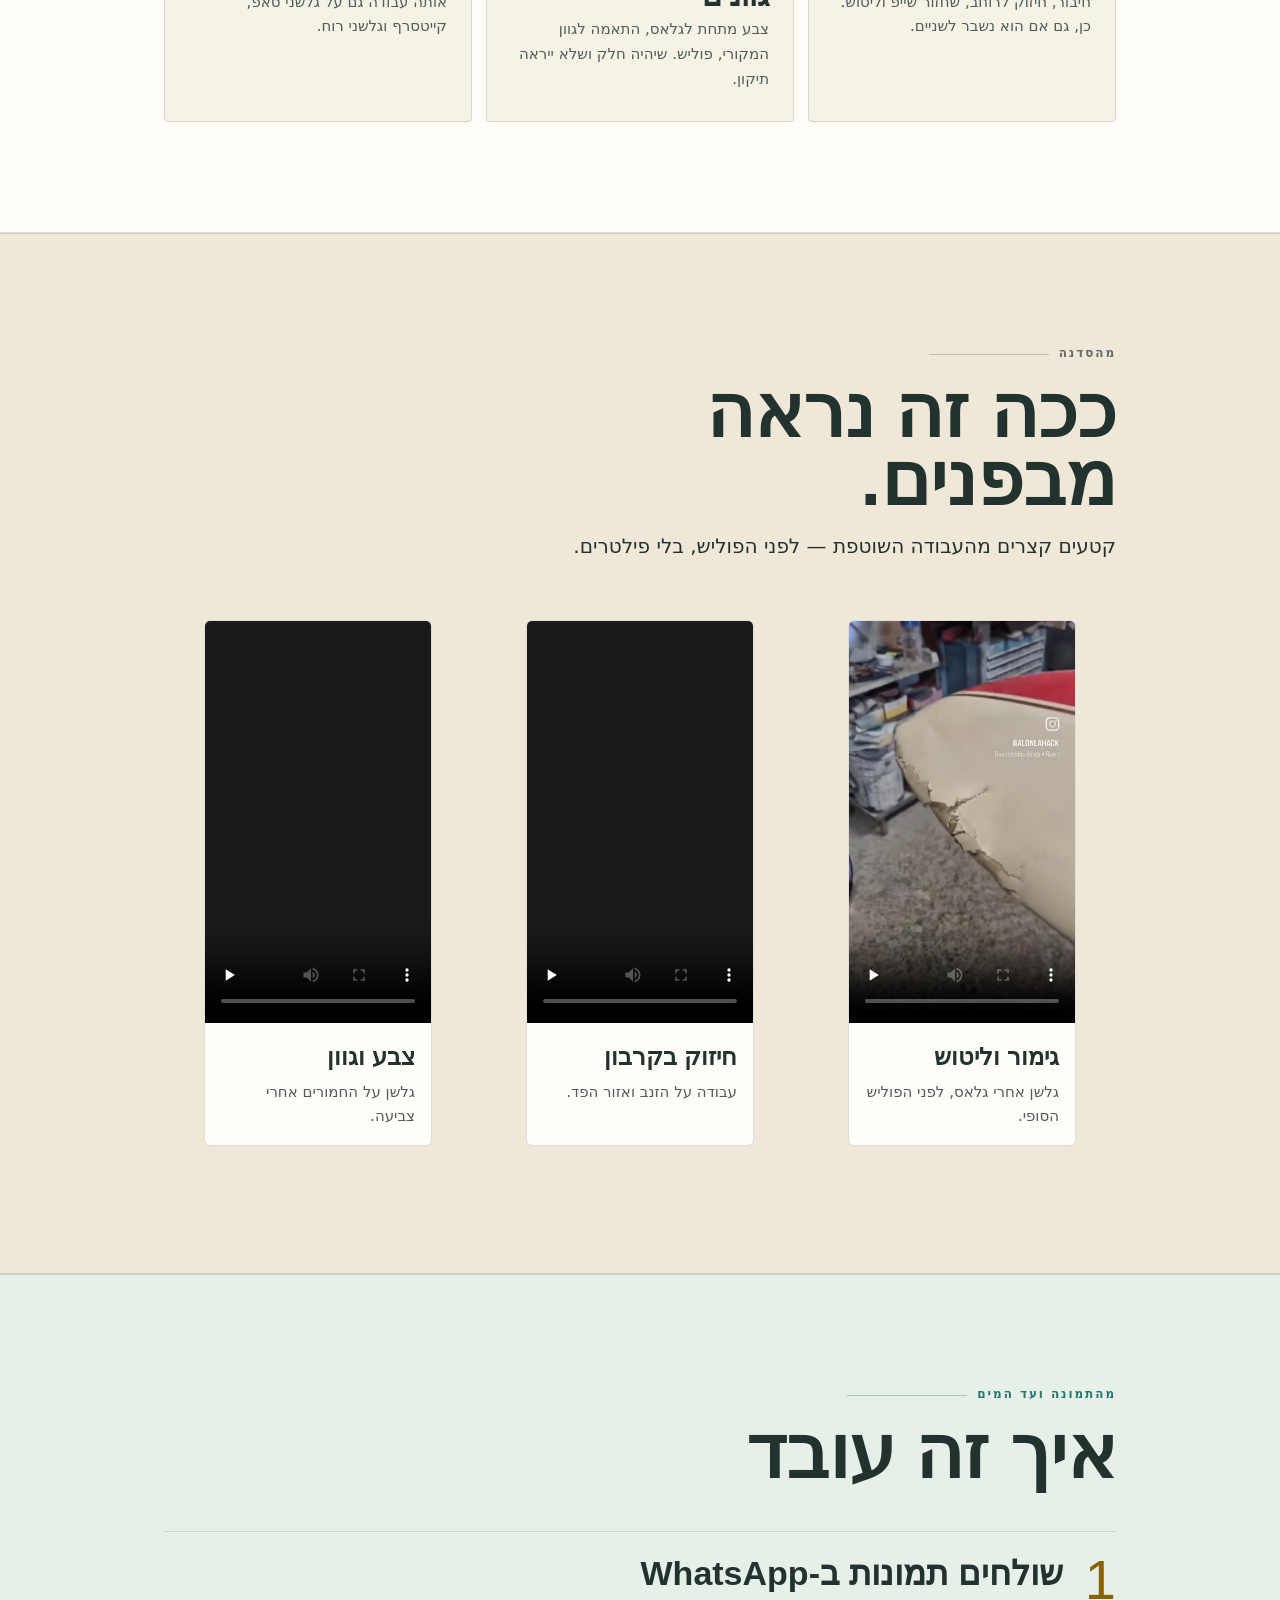
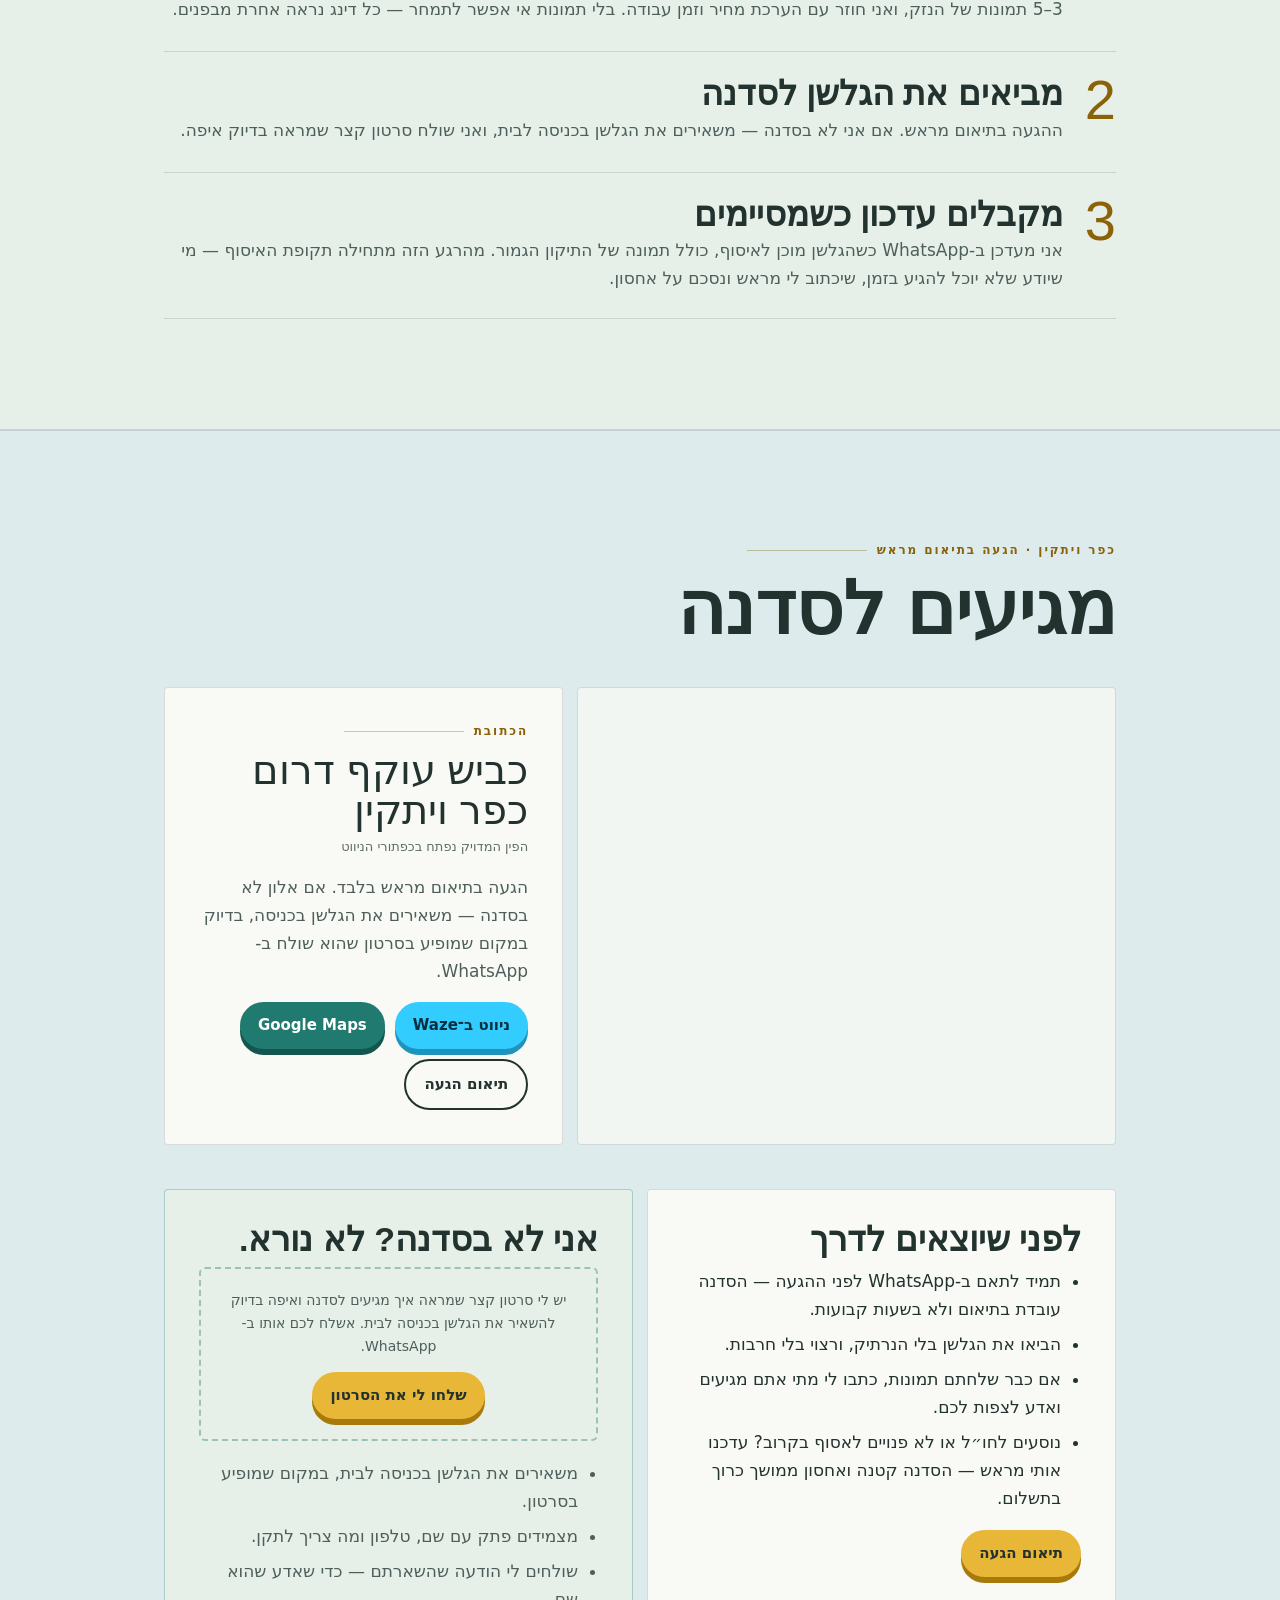
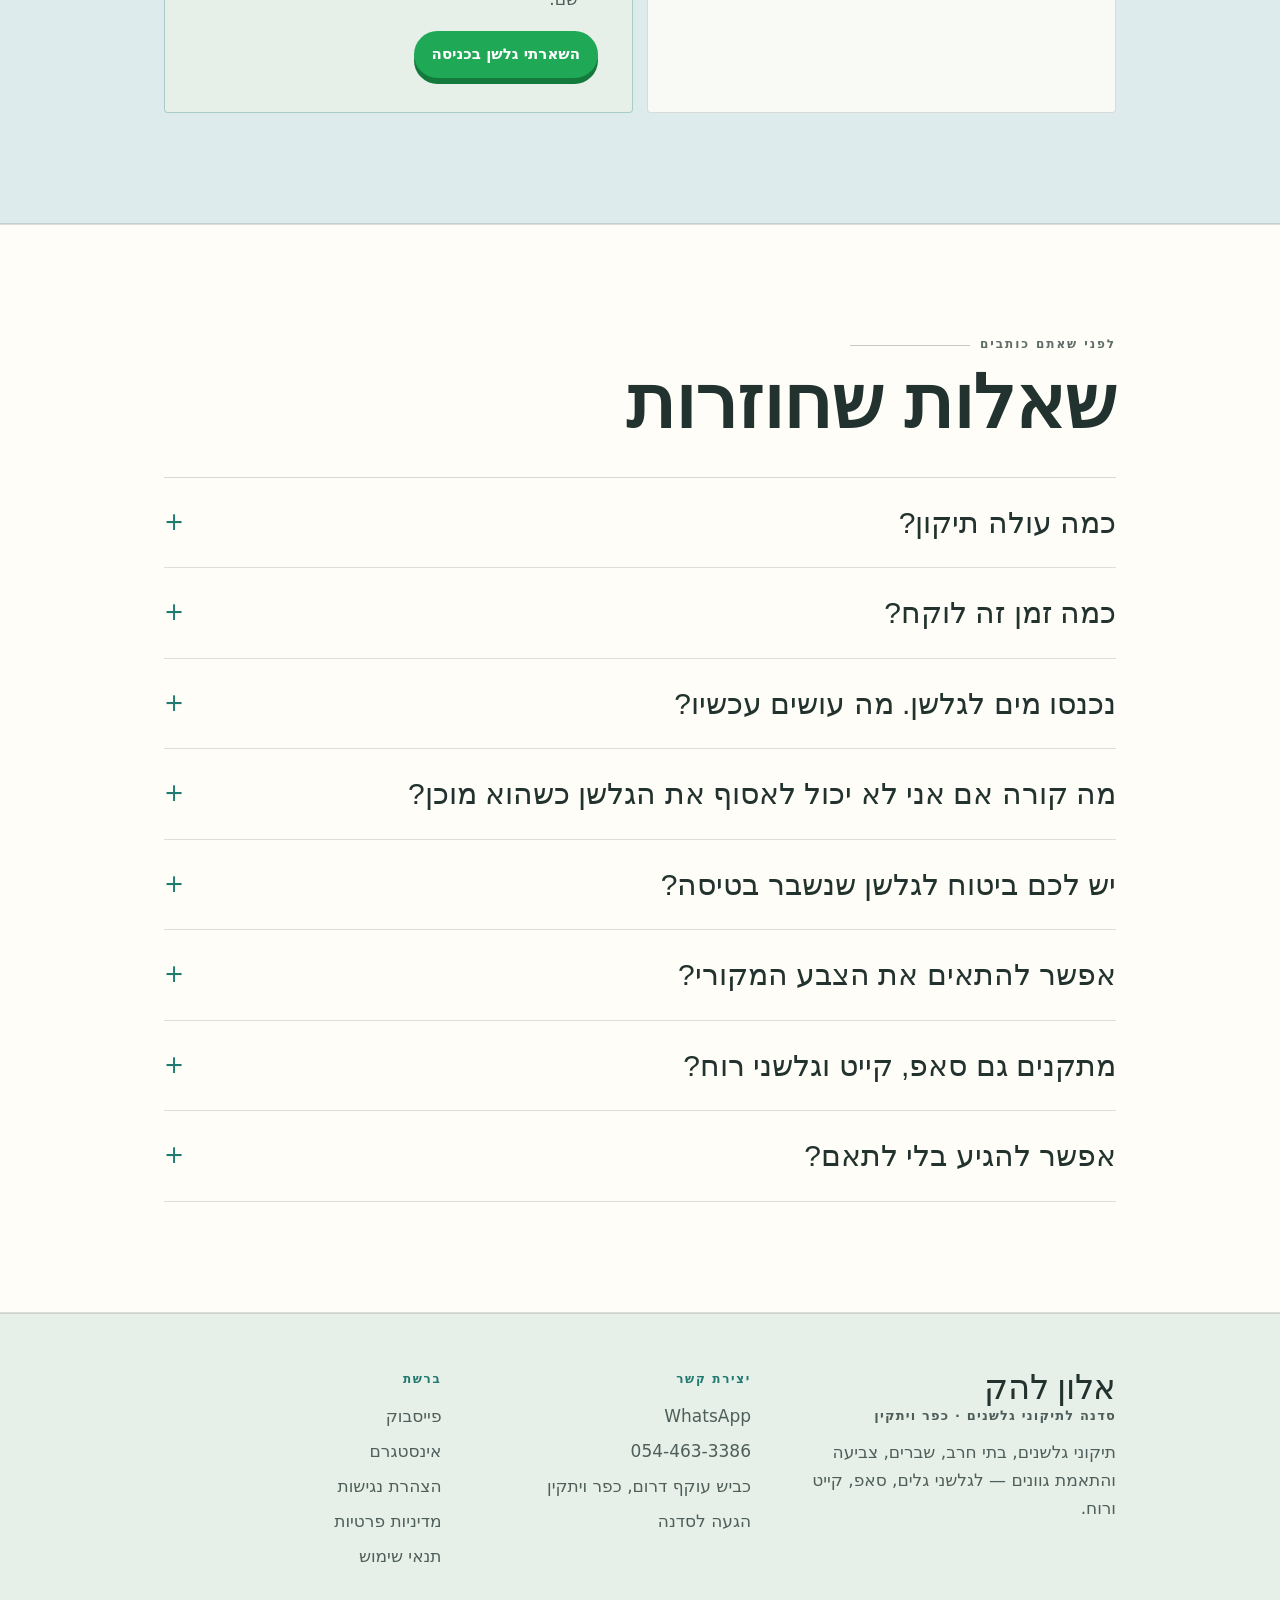
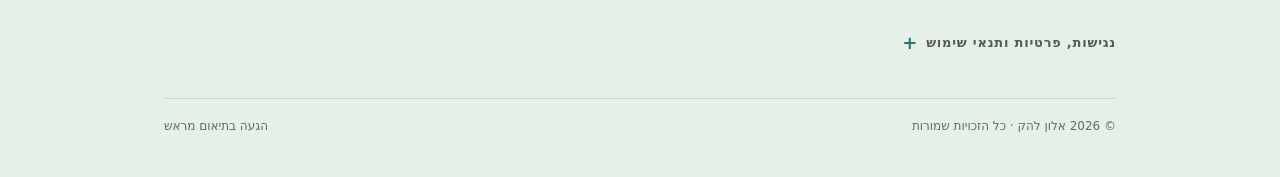
==== commit 20647d74: "Rename index_20.html to index.html" ====
--- a/index.html
+++ b/index.html
@@ -88,6 +88,16 @@
 .band-dark{background:var(--mist);color:var(--ink);border-block:var(--edge)}
 .band-dark .eyebrow{color:var(--resin)}
 .band-resin{background:var(--sky);color:var(--ink);border-block:var(--edge)}
+.band-shell{background:var(--shell);border-block:var(--edge)}
+.band-sand{background:var(--foam-2);border-block:var(--edge)}
+/* כרטיס על רקע זהה לשלו — מוסיפים ניגודיות */
+.band-shell .svc{background:var(--foam)}
+.band-shell .faq{border-top-color:rgba(34,50,47,.18)}
+.band-sand .reel{background:var(--shell)}
+.band-resin .panel{background:rgba(255,253,247,.82)}
+.band-resin .panel.dark{background:var(--mist)}
+.band-resin .mapframe{background:rgba(255,253,247,.6)}
+.band-resin .addr{background:rgba(255,253,247,.82)}
 .band-resin .eyebrow{color:var(--tape-deep)}
 
 
@@ -437,7 +447,7 @@
 </section>
 
 <!-- ================= שירותים ================= -->
-<section id="services">
+<section class="band-shell" id="services">
   <div class="wrap">
     <p class="eyebrow">מה נכנס לסדנה</p>
     <h2>כמעט כל שבר<br>אפשר לתקן.</h2>
@@ -454,7 +464,7 @@
 </section>
 
 <!-- ================= מהסדנה ================= -->
-<section id="work">
+<section class="band-sand" id="work">
   <div class="wrap">
     <p class="eyebrow">מהסדנה</p>
     <h2>ככה זה נראה<br>מבפנים.</h2>
@@ -490,7 +500,7 @@
 </section>
 
 <!-- ================= הסדנה ================= -->
-<section id="workshop">
+<section class="band-resin" id="workshop">
   <div class="wrap">
     <p class="eyebrow">כפר ויתקין · הגעה בתיאום מראש</p>
     <h2>מגיעים לסדנה</h2>
@@ -545,7 +555,7 @@
 </section>
 
 <!-- ================= שאלות נפוצות ================= -->
-<section id="faq">
+<section class="band-shell" id="faq">
   <div class="wrap">
     <p class="eyebrow">לפני שאתם כותבים</p>
     <h2>שאלות שחוזרות</h2>
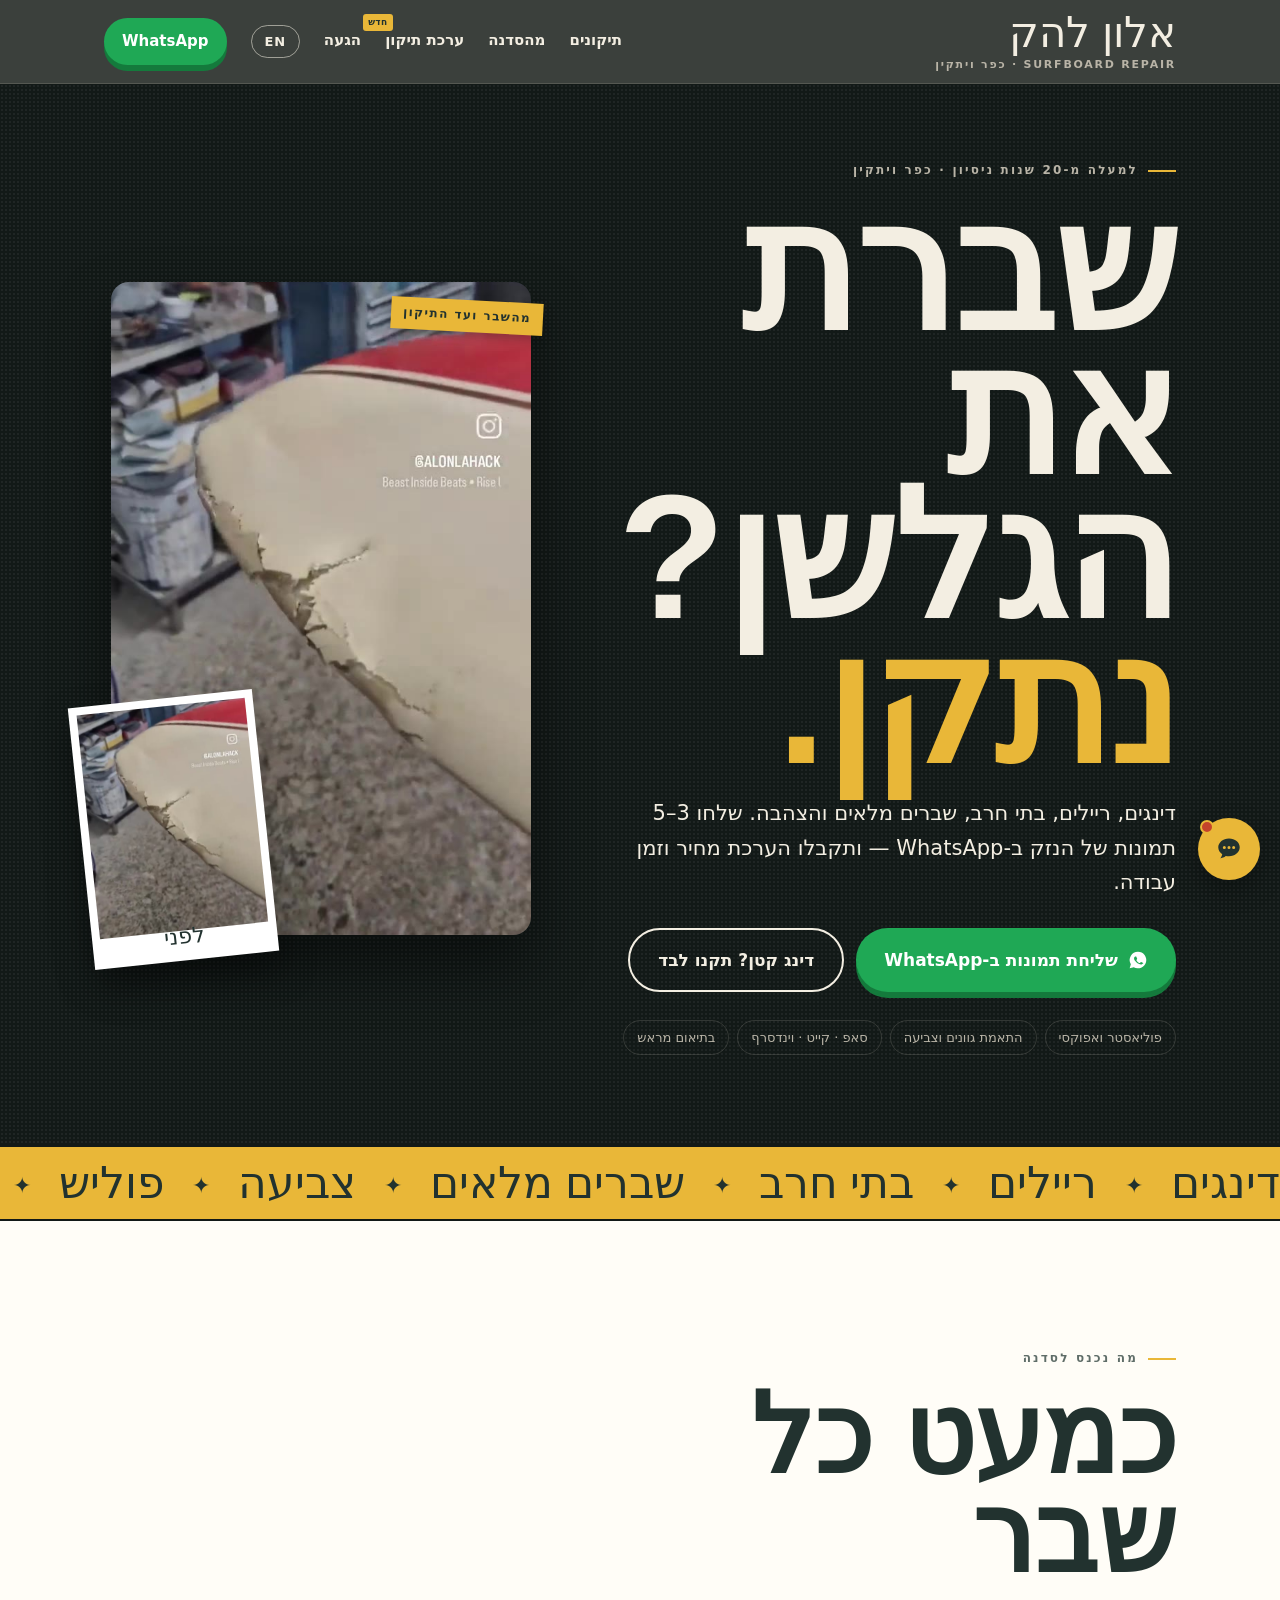
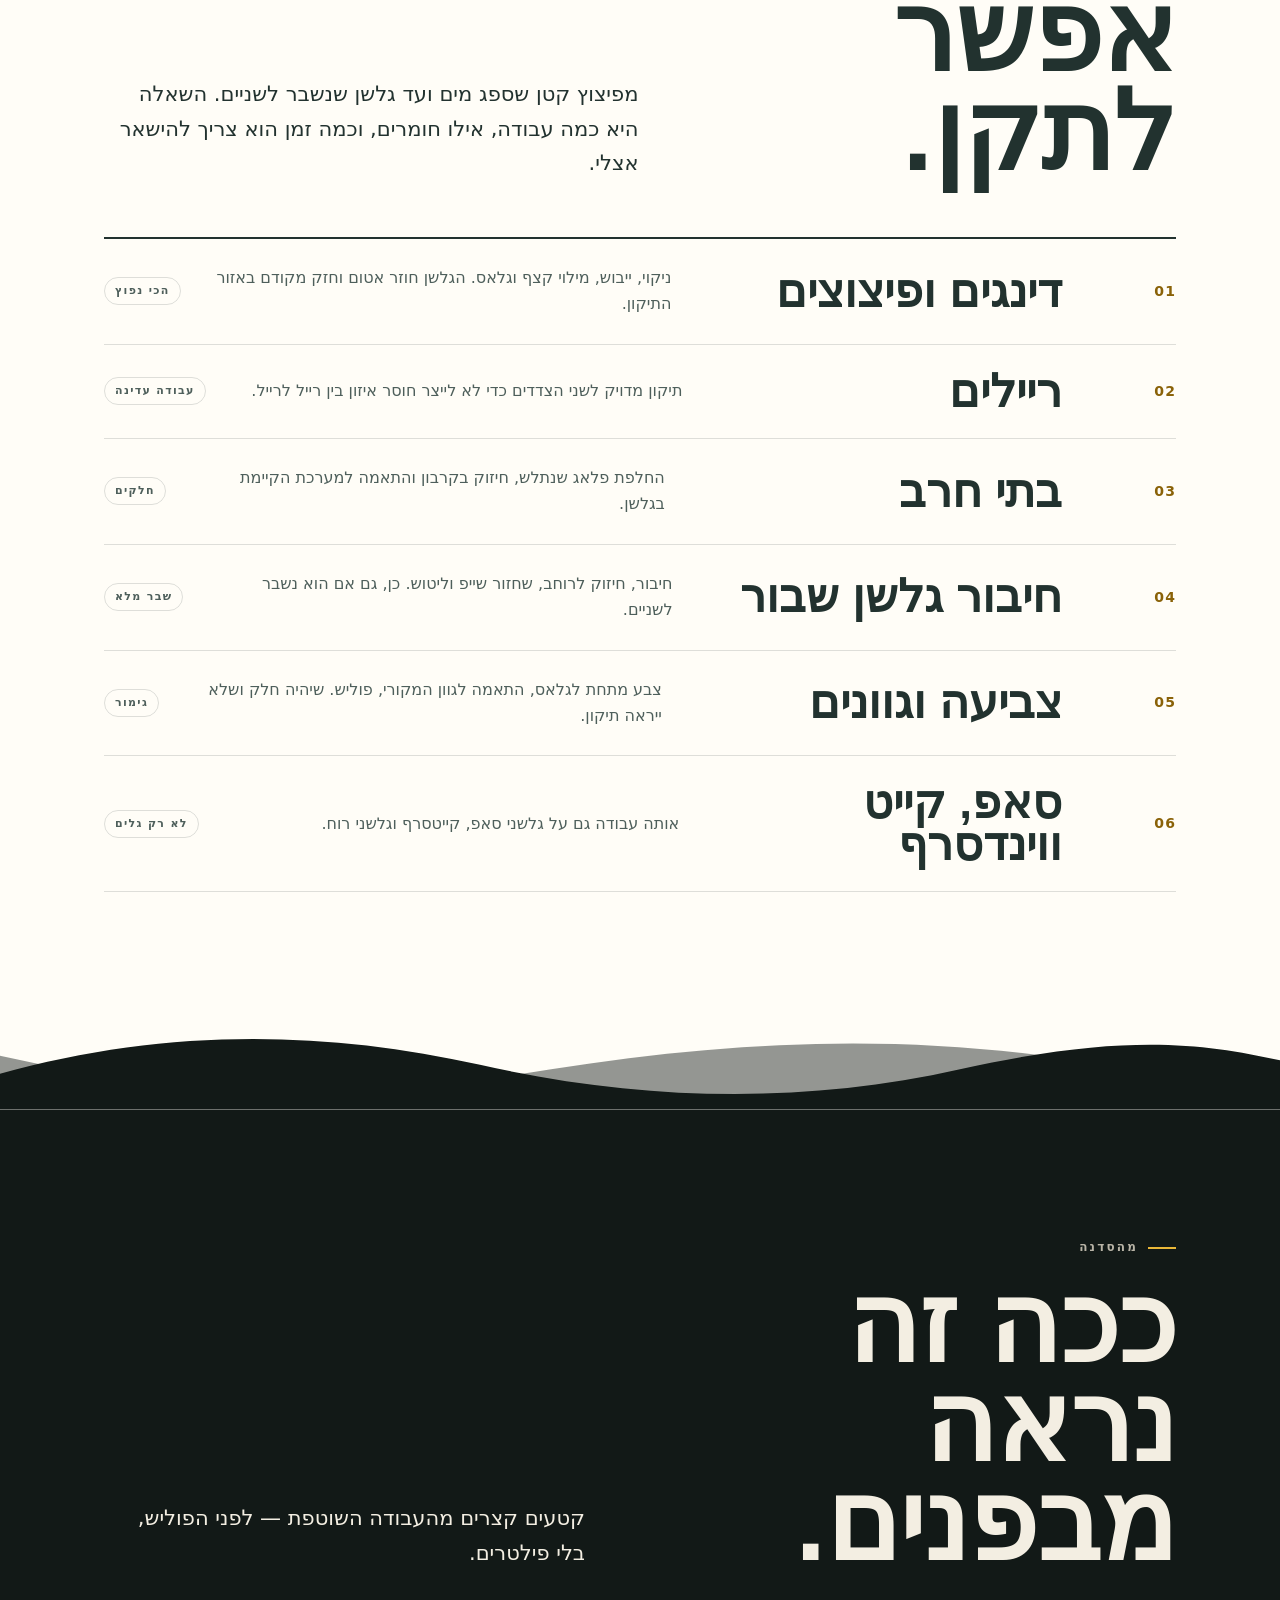
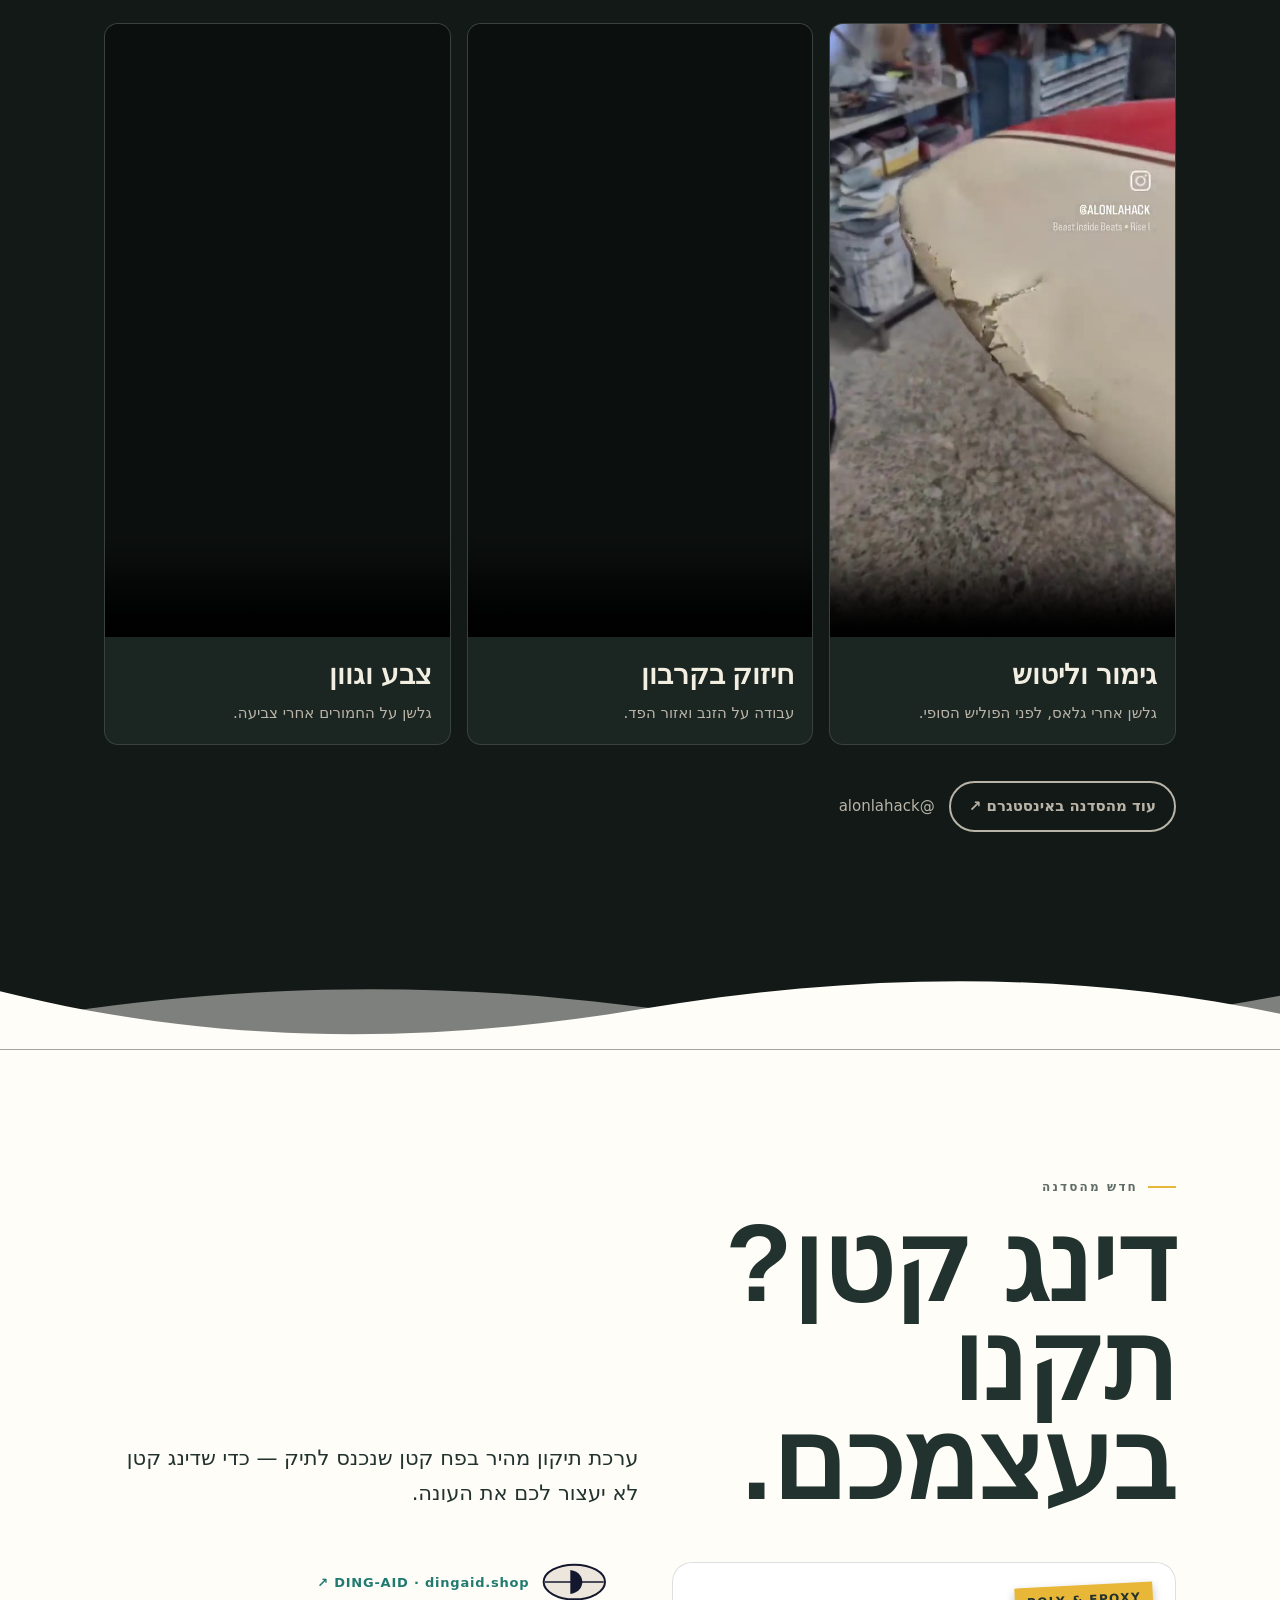
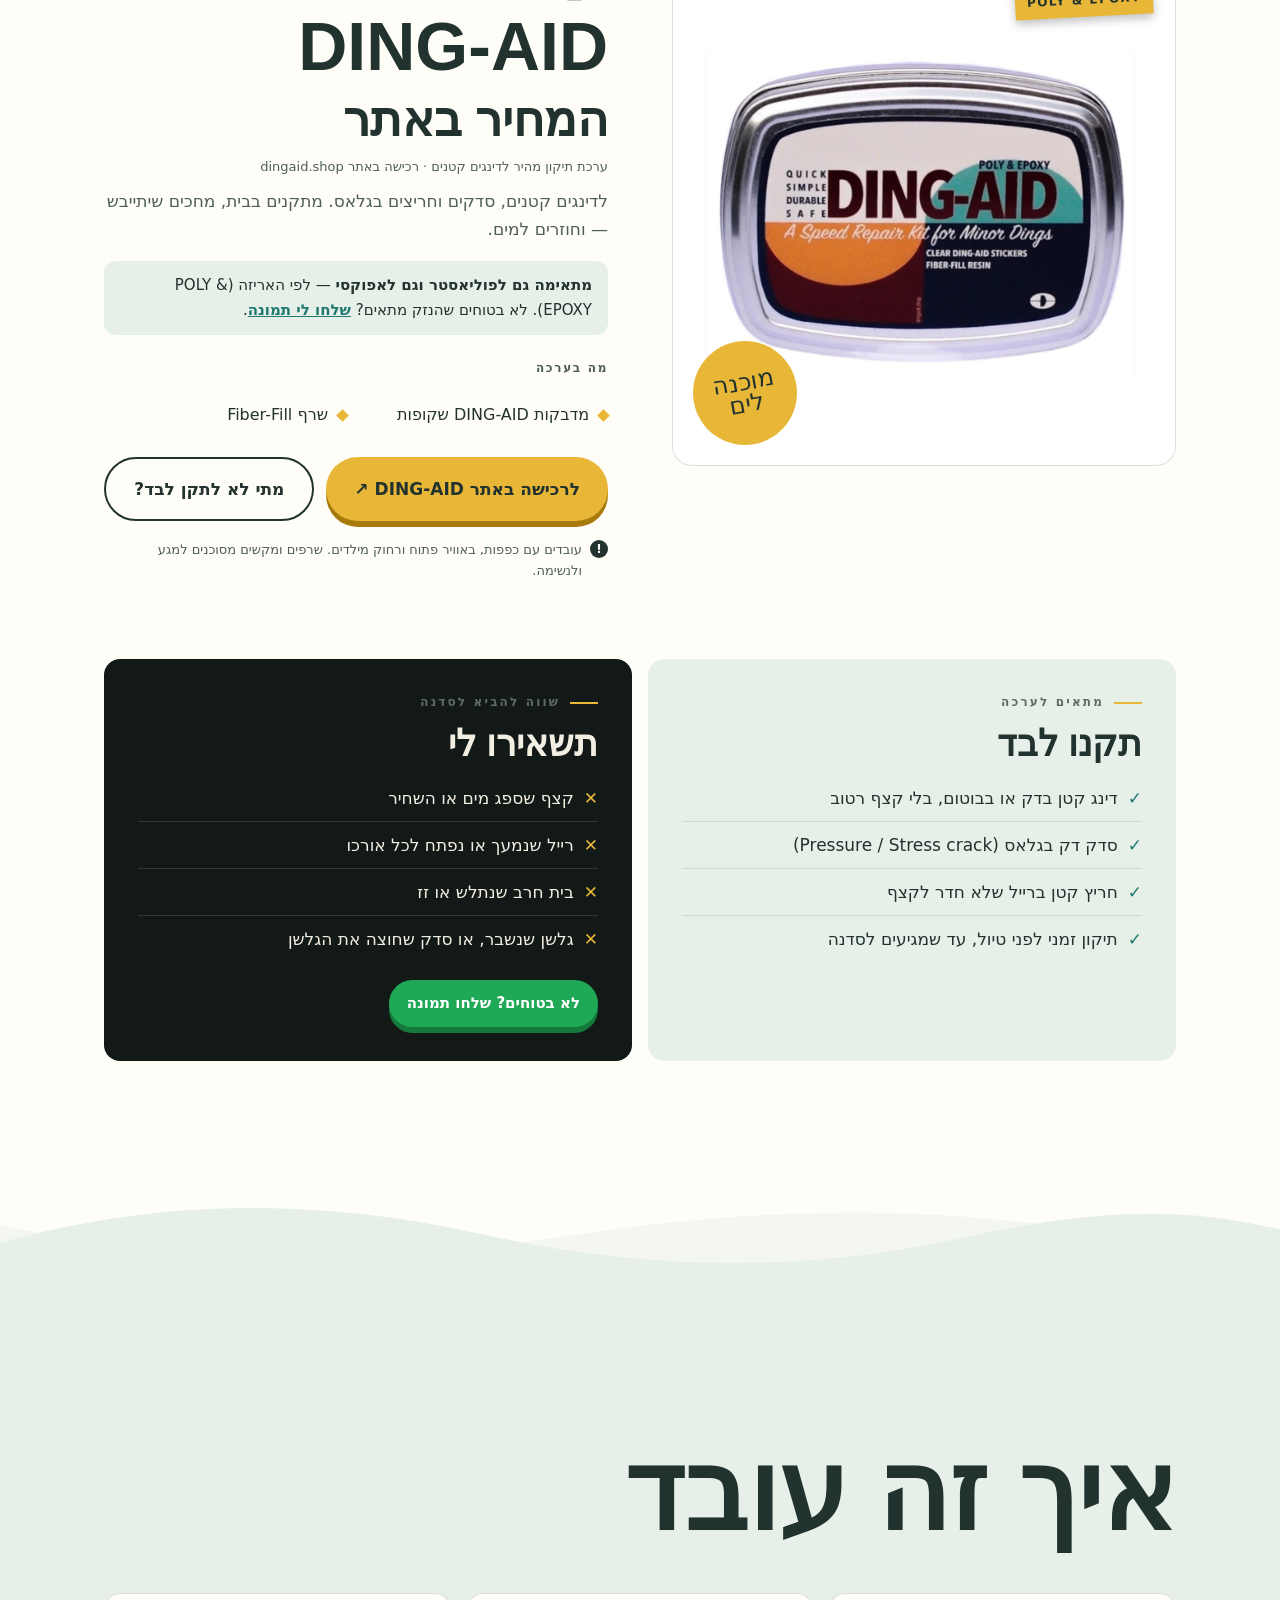
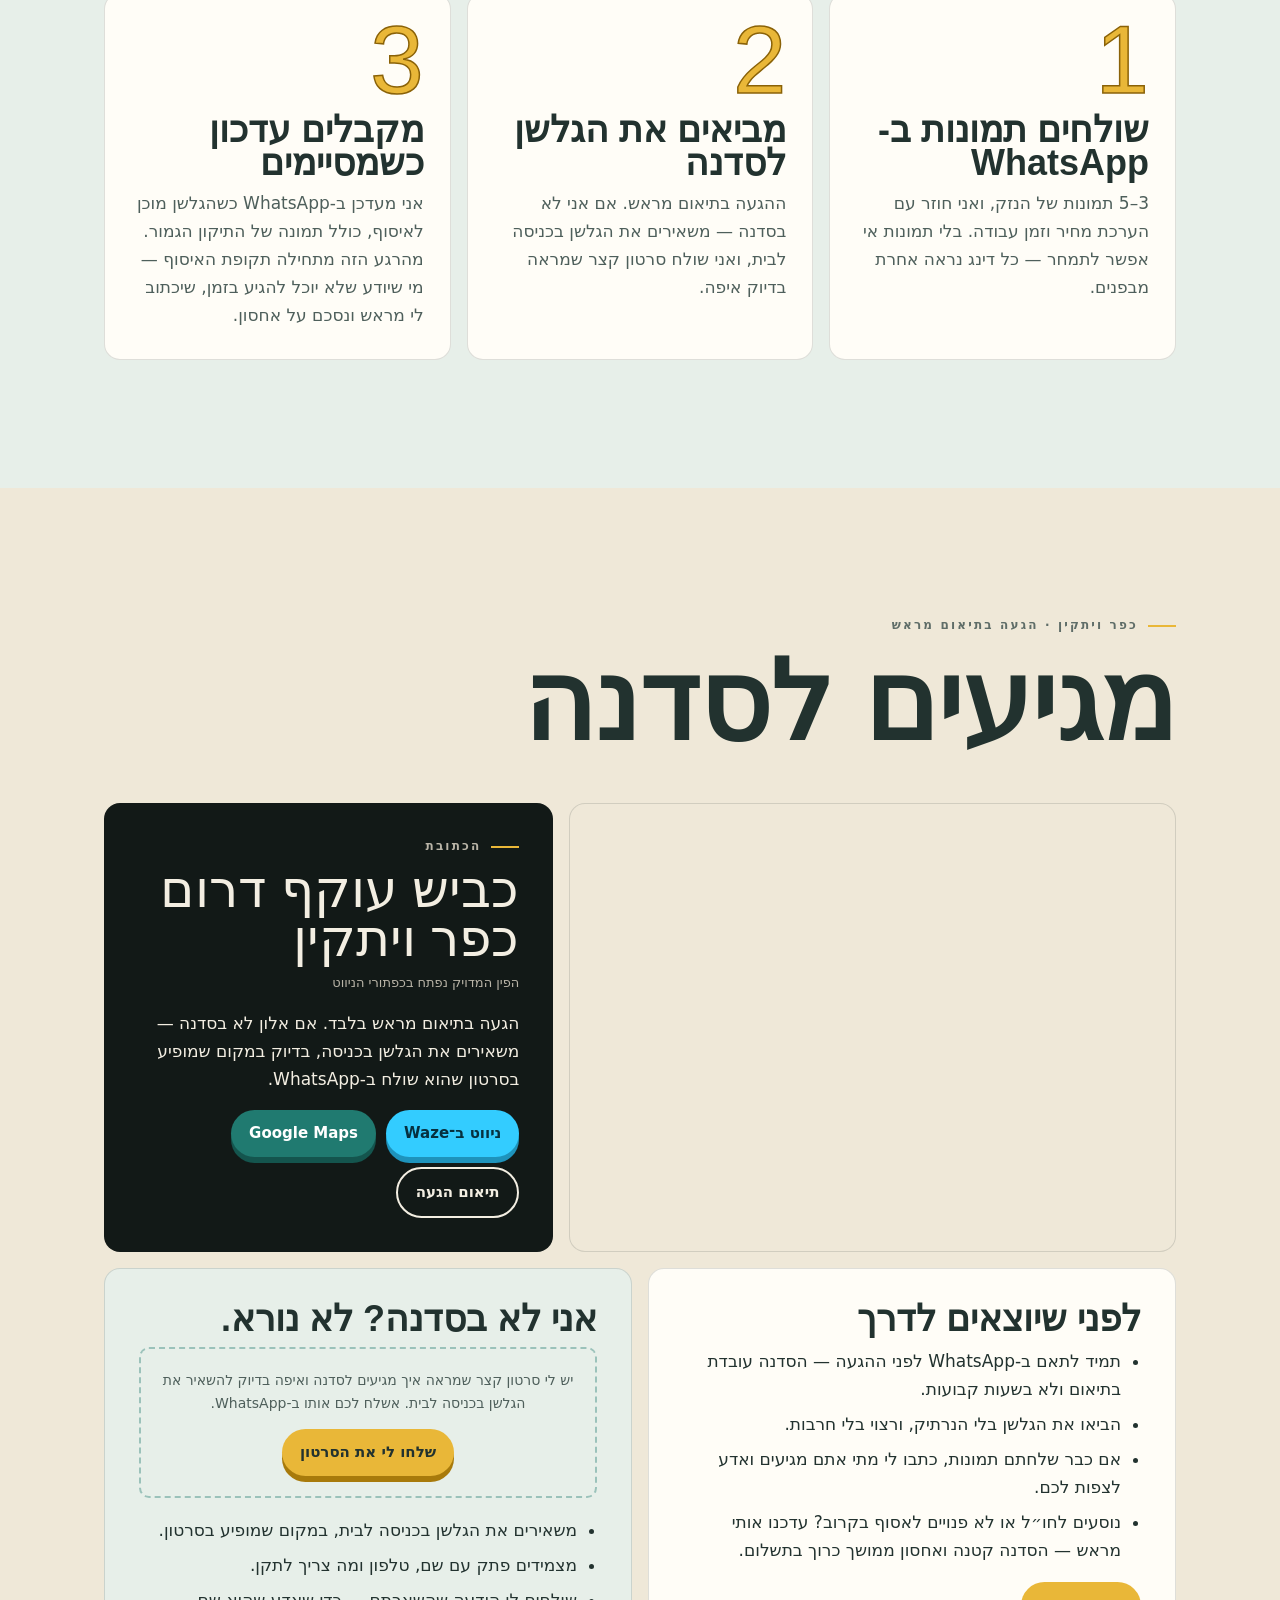
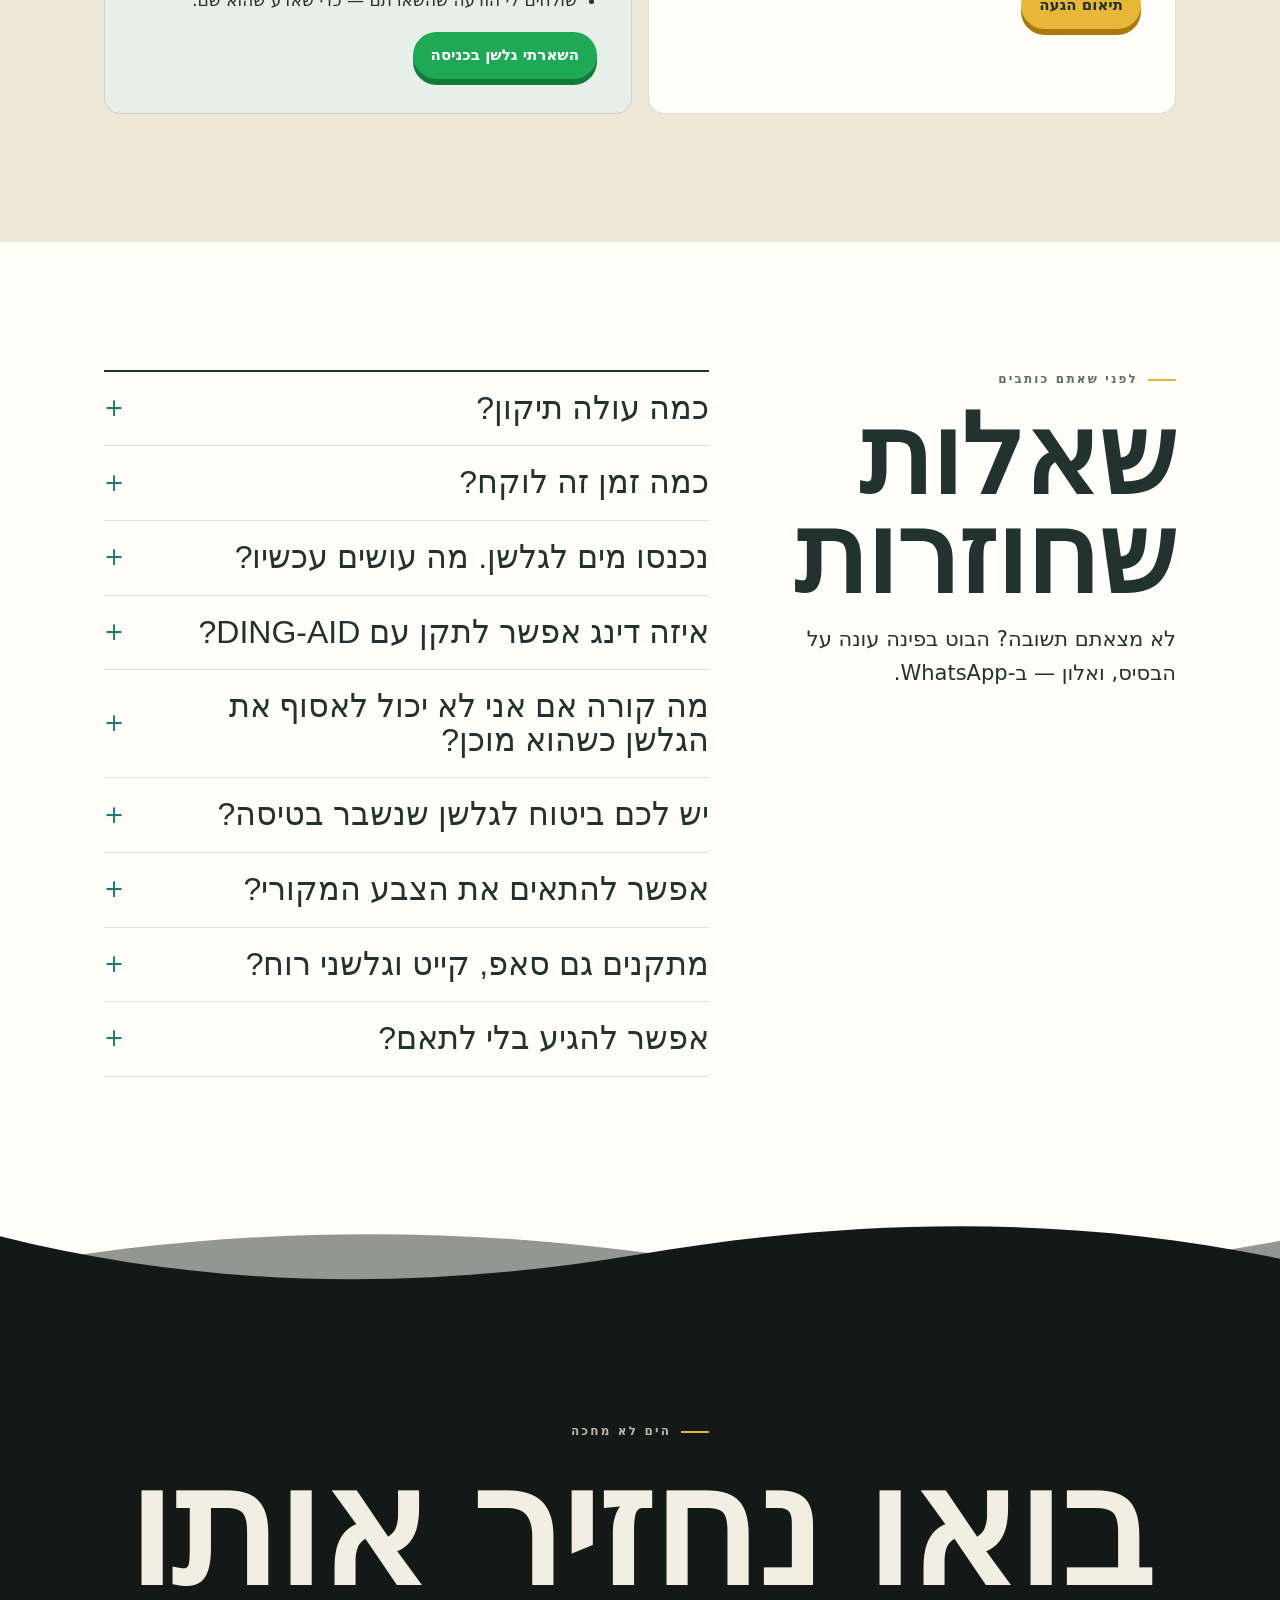
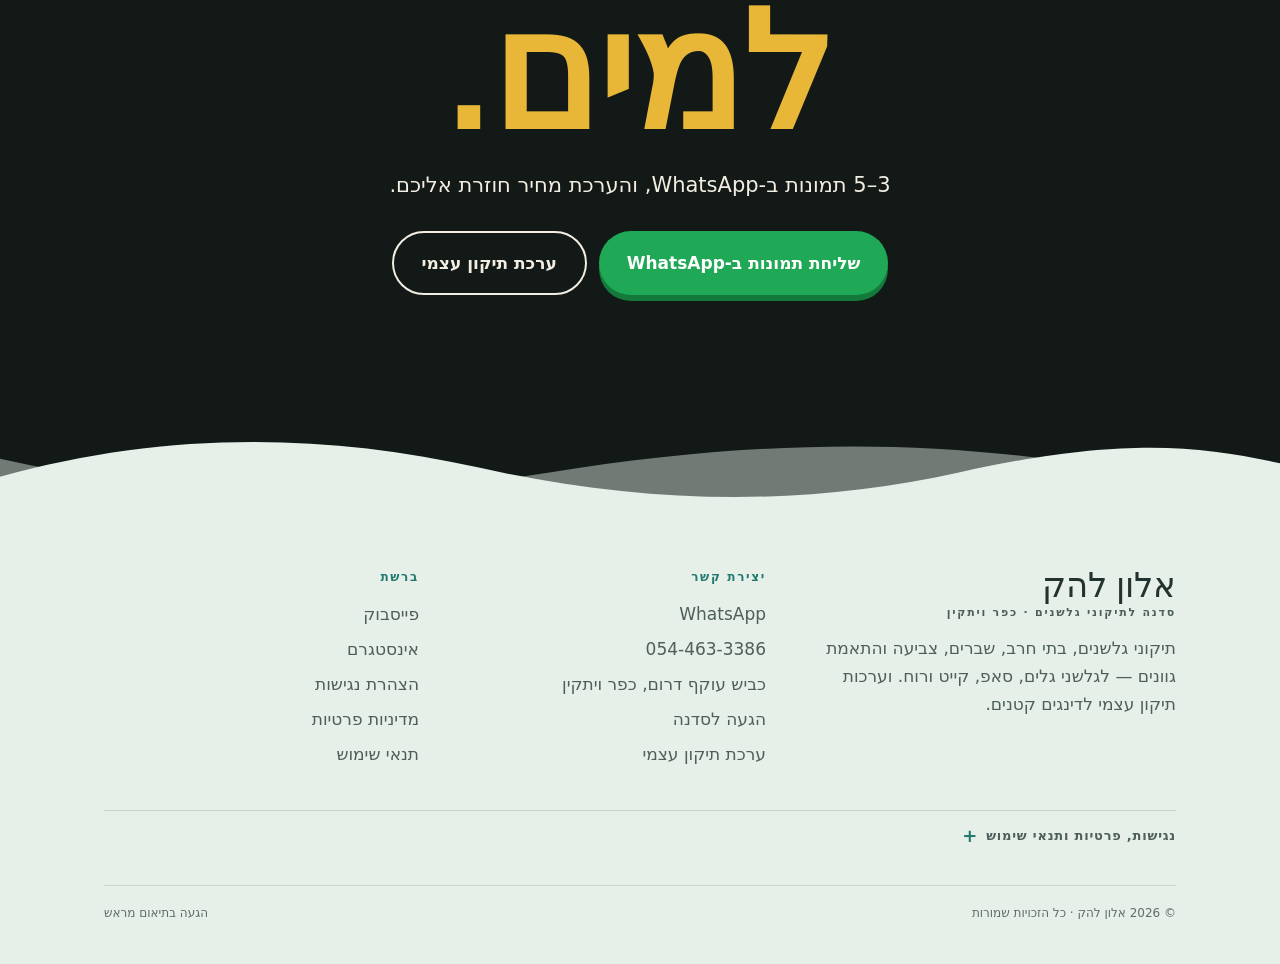
==== commit 57908732: "Add files via upload" ====
--- a/index.html
+++ b/index.html
@@ -5,10 +5,10 @@
 <meta name="viewport" content="width=device-width, initial-scale=1">
 <meta http-equiv="Content-Security-Policy" content="default-src 'self'; script-src 'self' 'unsafe-inline'; style-src 'self' 'unsafe-inline' https://fonts.googleapis.com; font-src https://fonts.gstatic.com; img-src 'self' data:; media-src 'self'; manifest-src 'none'; frame-src https://www.google.com; connect-src 'none'; form-action 'none'; base-uri 'none'; object-src 'none'; upgrade-insecure-requests">
 <meta name="referrer" content="strict-origin-when-cross-origin">
-<title>אלון להק · סדנה לתיקוני גלשנים | כפר ויתקין</title>
-<meta name="description" content="סדנה לתיקוני גלשנים בכפר ויתקין. תיקוני דינגים, ריילים, בתי חרב, שברים וצביעה. שולחים 3–5 תמונות ב-WhatsApp ומקבלים הערכת מחיר.">
+<title>אלון להק · סדנה לתיקוני גלשנים וערכות תיקון עצמי | כפר ויתקין</title>
+<meta name="description" content="סדנה לתיקוני גלשנים בכפר ויתקין: דינגים, ריילים, בתי חרב, שברים וצביעה. ערכת תיקון עצמי לדינגים קטנים. שולחים 3–5 תמונות ב-WhatsApp ומקבלים הערכת מחיר.">
 <meta property="og:title" content="אלון להק · סדנה לתיקוני גלשנים">
-<meta property="og:description" content="שברת את הגלשן? שלחו 3–5 תמונות ב-WhatsApp וקבלו הערכת מחיר.">
+<meta property="og:description" content="שברת את הגלשן? שלחו 3–5 תמונות ב-WhatsApp וקבלו הערכת מחיר. או תקנו דינג קטן לבד עם ערכת התיקון של הסדנה.">
 <meta property="og:locale" content="he_IL">
 <meta property="og:type" content="website">
 <meta property="og:url" content="https://razaloni.github.io/alonlahack/">
@@ -18,29 +18,33 @@
 <meta property="og:image:alt" content="גלשן על שולחן העבודה בסדנה של אלון להק">
 <meta name="twitter:card" content="summary_large_image">
 <meta name="robots" content="index, follow">
-<meta name="theme-color" content="#207A70">
+<meta name="theme-color" content="#121917">
 <link rel="canonical" href="https://razaloni.github.io/alonlahack/">
-<link rel="icon" href="data:image/svg+xml,%3Csvg xmlns='http://www.w3.org/2000/svg' viewBox='0 0 32 32'%3E%3Crect width='32' height='32' rx='7' fill='%23207A70'/%3E%3Cpath d='M16 4C11 11 8 17 8 21c0 3 3 6 8 7 5-1 8-4 8-7 0-4-3-10-8-17z' fill='none' stroke='%23F7F2E6' stroke-width='2.4'/%3E%3C/svg%3E">
+<link rel="icon" href="data:image/svg+xml,%3Csvg xmlns='http://www.w3.org/2000/svg' viewBox='0 0 32 32'%3E%3Crect width='32' height='32' rx='7' fill='%23121917'/%3E%3Cpath d='M16 4C11 11 8 17 8 21c0 3 3 6 8 7 5-1 8-4 8-7 0-4-3-10-8-17z' fill='none' stroke='%23E9B738' stroke-width='2.4'/%3E%3C/svg%3E">
 <link rel="preconnect" href="https://fonts.googleapis.com">
 <link rel="preconnect" href="https://fonts.gstatic.com" crossorigin>
-<link href="https://fonts.googleapis.com/css2?family=Karantina:wght@400;700&family=Assistant:wght@300;400;600;800&family=Heebo:wght@400;700&display=swap" rel="stylesheet">
+<link href="https://fonts.googleapis.com/css2?family=Karantina:wght@400;700&family=Assistant:wght@300;400;600;800&family=Heebo:wght@400;700;900&family=Bebas+Neue&display=swap" rel="stylesheet">
 <style>
 /* ============================================================
-   פלטה: שרף, קצף גולמי ונייר דבק
+   פלטה: סדנה בלילה — שרף, קצף, נייר דבק
    ============================================================ */
 :root{
-  --foam:#F7F2E6;        /* חול יבש */
+  --night:#121917;       /* רקע כהה — סגנון אתרי שייפרים */
+  --night-2:#1B2522;
+  --night-3:#26332F;
+  --bone:#F3EEE2;        /* טקסט על כהה */
+  --bone-dim:#B9B4A7;    /* טקסט משני על כהה — ניגודיות AA */
+  --foam:#F7F2E6;
   --foam-2:#EFE8D8;
-  --shell:#FFFDF7;       /* לבן קצף */
-  --mist:#E7EFE9;        /* ירוק ים בהיר */
-  --sky:#DDEBED;         /* תכלת רדוד */
-  --ink:#22322F;         /* דיו ירקרק כהה */
+  --shell:#FFFDF7;
+  --mist:#E7EFE9;
+  --ink:#22322F;
   --ink-2:#4E5F5B;
-  --tape:#E9B738;        /* נייר דבק */
-  --tape-deep:#8A6208;   /* אוכרה לטקסט — ניגודיות AA */
-  --resin:#207A70;       /* שרף רטוב */
+  --tape:#E9B738;
+  --tape-deep:#8A6208;
+  --resin:#207A70;
   --resin-2:#39A296;
-  --rail:#5F6D68;        /* אפור־חול — ניגודיות AA */
+  --rail:#5F6D68;
   --alert:#C4432B;
 
   --f-display:"Karantina", "Arial Hebrew", sans-serif;
@@ -48,66 +52,63 @@
   --f-util:"Heebo", system-ui, sans-serif;
 
   --edge:1px solid rgba(34,50,47,.15);
+  --edge-d:1px solid rgba(243,238,226,.14);
   --pad:clamp(20px, 5vw, 64px);
-  --maxw:1080px;
+  --maxw:1200px;
 }
 
 *{box-sizing:border-box}
 html{scroll-behavior:smooth}
+body{
+  margin:0;background:var(--foam);color:var(--ink);
+  font-family:var(--f-body);font-weight:400;font-size:17px;line-height:1.65;
+  -webkit-font-smoothing:antialiased;overflow-x:hidden;
+}
+img,svg,video{max-width:100%;display:block}
+a{color:inherit}
+button{font-family:inherit}
+:focus-visible{outline:3px solid var(--tape);outline-offset:3px;border-radius:2px}
+
+.wrap{max-width:var(--maxw);margin:0 auto;padding-inline:var(--pad)}
+
+h1,h2,h3{font-family:var(--f-display);font-weight:700;line-height:.9;margin:0;letter-spacing:0}
+h2{font-size:clamp(52px,10vw,110px)}
+h3{font-size:clamp(28px,4.4vw,36px)}
+p{margin:0 0 1em}
+.lead{font-size:clamp(17px,2.2vw,21px);font-weight:300;max-width:56ch}
+
+.eyebrow{
+  font-family:var(--f-util);font-size:12px;font-weight:700;
+  letter-spacing:.18em;text-transform:uppercase;color:var(--rail);
+  margin:0 0 16px;display:flex;align-items:center;gap:10px;
+}
+.eyebrow::before{content:"";width:28px;height:2px;background:var(--tape)}
+
+section{padding-block:clamp(64px,10vw,130px);position:relative}
+.dark{background:var(--night);color:var(--bone)}
+.dark .eyebrow{color:var(--bone-dim)}
+.dark .lead{color:var(--bone)}
+.band-shell{background:var(--shell)}
+.band-sand{background:var(--foam-2)}
+.band-mist{background:var(--mist)}
+.sec-head{display:grid;grid-template-columns:1fr auto;gap:24px;align-items:end}
+@media(max-width:760px){.sec-head{grid-template-columns:1fr}}
+
+.skip{position:absolute;inset-inline-start:-9999px;top:8px;z-index:100;background:var(--ink);color:#fff;
+  padding:12px 20px;border-radius:0 0 6px 6px;font-weight:800;text-decoration:none}
+.skip:focus{inset-inline-start:12px}
+
+/* ---------- חשיפה בגלילה ---------- */
+.rv{opacity:0;transform:translateY(26px);transition:opacity .7s ease, transform .7s cubic-bezier(.2,.7,.2,1)}
+.rv.in{opacity:1;transform:none}
 @media (prefers-reduced-motion:reduce){
   html{scroll-behavior:auto}
   *{animation:none !important;transition:none !important}
-}
-body{
-  margin:0;background:var(--foam);color:var(--ink);
-  font-family:var(--f-body);font-weight:400;font-size:17px;line-height:1.65;
-  -webkit-font-smoothing:antialiased;
-  overflow-x:hidden;
-}
-img,svg{max-width:100%;display:block}
-a{color:inherit}
-button{font-family:inherit}
-:focus-visible{outline:3px solid var(--resin);outline-offset:3px;border-radius:2px}
-
-.wrap{max-width:var(--maxw);margin:0 auto;padding-inline:var(--pad)}
-
-h1,h2,h3{font-family:var(--f-display);font-weight:700;line-height:.92;margin:0;letter-spacing:0}
-h2{font-size:clamp(42px,9vw,74px)}
-h3{font-size:clamp(26px,4.4vw,34px)}
-p{margin:0 0 1em}
-.lead{font-size:clamp(17px,2.2vw,20px);font-weight:300;max-width:56ch}
-
-.eyebrow{
-  font-family:var(--f-util);font-size:12px;font-weight:700;
-  letter-spacing:.16em;text-transform:uppercase;color:var(--rail);
-  margin:0 0 14px;display:flex;align-items:center;gap:10px;
-}
-.eyebrow::after{content:"";flex:1;height:1px;background:currentColor;opacity:.35;max-width:120px}
-
-section{padding-block:clamp(56px,9vw,110px);position:relative}
-.band-dark{background:var(--mist);color:var(--ink);border-block:var(--edge)}
-.band-dark .eyebrow{color:var(--resin)}
-.band-resin{background:var(--sky);color:var(--ink);border-block:var(--edge)}
-.band-shell{background:var(--shell);border-block:var(--edge)}
-.band-sand{background:var(--foam-2);border-block:var(--edge)}
-/* כרטיס על רקע זהה לשלו — מוסיפים ניגודיות */
-.band-shell .svc{background:var(--foam)}
-.band-shell .faq{border-top-color:rgba(34,50,47,.18)}
-.band-sand .reel{background:var(--shell)}
-.band-resin .panel{background:rgba(255,253,247,.82)}
-.band-resin .panel.dark{background:var(--mist)}
-.band-resin .mapframe{background:rgba(255,253,247,.6)}
-.band-resin .addr{background:rgba(255,253,247,.82)}
-.band-resin .eyebrow{color:var(--tape-deep)}
-
-
-
-.skip{position:absolute;inset-inline-start:-9999px;top:8px;z-index:100;background:var(--ink);color:#fff;
-  padding:12px 20px;border-radius:0 0 6px 6px;font-weight:800;text-decoration:none}
-.skip:focus{inset-inline-start:12px}
+  .rv{opacity:1;transform:none}
+}
 
 /* ---------- מידע משפטי (בפוטר) ---------- */
-.legalbox{margin-top:34px;border-top:1px solid rgba(239,233,220,.16);border-bottom:0}
+.legalbox{margin-top:34px;border-top:1px solid rgba(34,50,47,.16);border-bottom:0}
 .legalbox > summary{font-family:var(--f-util);font-size:13px;font-weight:700;letter-spacing:.06em;
   color:var(--ink-2);padding:16px 0 0;justify-content:flex-start;gap:8px}
 .legalbox > summary::after{font-size:18px;color:var(--resin)}
@@ -123,9 +124,9 @@
 /* ---------- כפתורים ---------- */
 .btn{
   display:inline-flex;align-items:center;justify-content:center;gap:10px;
-  padding:15px 26px;border:0;border-radius:999px;cursor:pointer;
+  padding:16px 28px;border:0;border-radius:999px;cursor:pointer;
   font-family:var(--f-body);font-weight:800;font-size:17px;text-decoration:none;
-  transition:transform .15s ease, box-shadow .15s ease, background .15s ease;
+  transition:transform .15s ease, box-shadow .15s ease, background .15s ease, color .15s ease;
 }
 .btn:hover{transform:translateY(-2px)}
 .btn:active{transform:translateY(0)}
@@ -134,109 +135,227 @@
 .btn-tape{background:var(--tape);color:var(--ink);box-shadow:0 6px 0 #A87A0B}
 .btn-tape:hover{box-shadow:0 8px 0 #A87A0B}
 .btn-ghost{background:transparent;color:inherit;border:2px solid currentColor;font-weight:600}
+.btn-ghost:hover{background:currentColor}
+.dark .btn-ghost:hover{color:var(--night);background:var(--bone);border-color:var(--bone)}
+.band-shell .btn-ghost:hover,.band-mist .btn-ghost:hover,.band-sand .btn-ghost:hover{background:var(--ink);color:var(--shell);border-color:var(--ink)}
 .btn-sm{padding:11px 18px;font-size:15px}
 .btn svg{width:20px;height:20px;flex:none;fill:currentColor}
 
-/* ---------- באנר הגדרה (נעלם אחרי שמזינים מספר) ---------- */
 #setup{display:none;background:var(--alert);color:#fff;font-family:var(--f-util);font-size:13px;padding:9px 16px;text-align:center}
 #setup code{background:rgba(0,0,0,.25);padding:2px 6px;border-radius:4px}
 
 /* ---------- כותרת עליונה ---------- */
 header{
-  position:sticky;top:0;z-index:40;background:rgba(247,242,230,.9);
-  backdrop-filter:blur(8px);border-bottom:var(--edge);
+  position:sticky;top:0;z-index:40;background:rgba(18,25,23,.82);color:var(--bone);
+  backdrop-filter:blur(10px);-webkit-backdrop-filter:blur(10px);border-bottom:var(--edge-d);
 }
 .bar{display:flex;align-items:center;gap:16px;padding-block:12px}
-.logo{font-family:var(--f-display);font-size:clamp(34px,4.2vw,44px);line-height:1;letter-spacing:-.01em;text-decoration:none;white-space:nowrap}
-.logo span{color:var(--ink-2);font-size:13px;font-weight:700;font-family:var(--f-util);letter-spacing:.09em;line-height:1.2;display:block;margin-top:4px}
-nav{margin-inline-start:auto;display:flex;gap:22px;align-items:center}
+.logo{font-family:var(--f-display);font-size:clamp(32px,4vw,42px);line-height:1;text-decoration:none;white-space:nowrap}
+.logo span{color:var(--bone-dim);font-size:11px;font-weight:700;font-family:var(--f-util);letter-spacing:.16em;line-height:1.2;display:block;margin-top:4px}
+nav{margin-inline-start:auto;display:flex;gap:24px;align-items:center}
 nav a{font-size:15px;font-weight:600;text-decoration:none;padding-block:4px;border-bottom:2px solid transparent}
 nav a:hover{border-color:var(--tape)}
-@media(max-width:760px){nav a:not(.btn){display:none}}
+nav a.new{position:relative}
+nav a.new::after{content:"חדש";position:absolute;top:-10px;inset-inline-end:-22px;font-family:var(--f-util);font-size:9px;font-weight:900;
+  background:var(--tape);color:var(--ink);padding:1px 5px;border-radius:3px;letter-spacing:.04em}
+@media(max-width:860px){nav a:not(.btn){display:none}}
 
 /* ---------- הירו ---------- */
-.hero{padding-top:clamp(18px,3vw,36px);padding-bottom:clamp(28px,4vw,56px);overflow:hidden;
-  min-height:calc(100vh - 90px);min-height:calc(100svh - 90px);display:flex;align-items:center}
-.hero > .wrap{width:100%;position:relative;z-index:1}
-
-.hero-grid{display:grid;grid-template-columns:1.1fr .9fr;gap:clamp(24px,3vw,40px);align-items:center}
-@media(max-width:860px){.hero-grid{grid-template-columns:1fr;gap:20px}.hero-art svg{height:min(38vh,320px)}}
-.hero h1{font-size:clamp(56px,11vw,104px);letter-spacing:-.015em}
-.hero h1 em{font-style:normal;color:var(--resin);display:block}
-.hero .lead{margin-top:16px}
-.hero-cta{display:flex;flex-wrap:wrap;gap:12px;margin-top:22px}
-.hero-facts{display:flex;flex-wrap:wrap;gap:8px;margin-top:22px;font-family:var(--f-util);font-size:13px}
-.hero-facts span{border:var(--edge);border-radius:999px;padding:6px 13px;background:rgba(255,255,255,.4)}
-.hero-art{position:relative}
-.hero-art svg{width:auto;height:min(56vh,470px);max-width:100%;margin:0 auto;filter:drop-shadow(0 16px 28px rgba(34,50,47,.14))}
-
-/* ---------- כרטיסי שירות ---------- */
-.services{display:grid;grid-template-columns:repeat(3,1fr);gap:14px;margin-top:44px}
-@media(max-width:900px){.services{grid-template-columns:repeat(2,1fr)}}
-@media(max-width:560px){.services{grid-template-columns:1fr}}
-.svc{background:var(--shell);border:var(--edge);border-radius:4px;padding:28px 24px 30px}
-.svc h3{font-size:30px;margin-bottom:8px}
-.svc p{font-size:15px;font-weight:300;color:var(--ink-2);margin:0}
-.svc .tag{font-family:var(--f-util);font-size:11px;letter-spacing:.12em;color:var(--tape-deep);display:block;margin-bottom:12px}
+.hero{padding-top:clamp(36px,6vw,80px);padding-bottom:clamp(48px,7vw,96px);overflow:hidden}
+.hero::before{ /* גרעיניות עדינה, כמו נייר שיוף */
+  content:"";position:absolute;inset:0;pointer-events:none;opacity:.06;
+  background-image:radial-gradient(rgba(255,255,255,.9) 1px, transparent 1px);background-size:4px 4px;
+}
+.hero-grid{display:grid;grid-template-columns:1.15fr .85fr;gap:clamp(28px,4vw,64px);align-items:center;position:relative}
+@media(max-width:900px){.hero-grid{grid-template-columns:1fr}}
+.hero h1{font-size:clamp(78px,15vw,176px);line-height:.82;letter-spacing:-.01em}
+.hero h1 .ln{display:block}
+.hero h1 em{font-style:normal;color:var(--tape);display:block}
+.hero .lead{margin-top:22px;color:var(--bone)}
+.hero-cta{display:flex;flex-wrap:wrap;gap:12px;margin-top:28px}
+.hero-facts{display:flex;flex-wrap:wrap;gap:8px;margin-top:28px;font-family:var(--f-util);font-size:13px}
+.hero-facts span{border:var(--edge-d);border-radius:999px;padding:6px 13px;color:var(--bone-dim)}
+
+/* לפני / אחרי */
+.ba{position:relative;max-width:420px;margin-inline:auto;width:100%}
+.ba-after{border-radius:18px;overflow:hidden;aspect-ratio:9/14;background:var(--night-2);box-shadow:0 30px 60px rgba(0,0,0,.45)}
+.ba-after video{width:100%;height:100%;object-fit:cover}
+.ba-before{position:absolute;bottom:-26px;inset-inline-end:-30px;width:44%;background:#fff;padding:8px 8px 30px;
+  transform:rotate(-6deg);box-shadow:0 18px 36px rgba(0,0,0,.4)}
+.ba-before{margin:0}
+.ba-before img{aspect-ratio:3/4;object-fit:cover;width:100%;height:auto}
+.ba-before figcaption{position:absolute;bottom:6px;inset-inline:0;text-align:center;font-family:var(--f-display);font-size:22px;color:var(--ink)}
+.tag-tape{position:absolute;font-family:var(--f-util);font-weight:900;font-size:12px;letter-spacing:.12em;
+  background:var(--tape);color:var(--ink);padding:6px 12px;transform:rotate(3deg);box-shadow:0 4px 10px rgba(0,0,0,.25)}
+.ba .tag-tape{top:18px;inset-inline-start:-12px}
+@media(max-width:900px){.ba{max-width:320px;margin-top:20px}.ba-before{inset-inline-end:-14px}}
+
+/* ---------- טיקר ---------- */
+.ticker{background:var(--tape);color:var(--ink);overflow:hidden;border-block:2px solid var(--night);padding-block:0}
+.ticker-track{display:flex;width:max-content;animation:tick 38s linear infinite}
+.ticker span{font-family:var(--f-display);font-size:clamp(30px,4vw,44px);line-height:1;padding:14px 0;white-space:nowrap}
+.ticker span::after{content:"✦";font-size:.5em;vertical-align:middle;margin-inline:28px}
+@keyframes tick{to{transform:translateX(50%)}}
+
+/* ---------- שירותים: רשימה ממוספרת ---------- */
+.svc-list{margin-top:56px;border-top:2px solid var(--ink)}
+.svc{display:grid;grid-template-columns:90px 1.1fr 1.4fr auto;gap:24px;align-items:center;padding:26px 0;border-bottom:var(--edge);
+  transition:background .2s ease, padding .2s ease}
+.svc:hover{background:var(--foam);padding-inline:14px}
+.svc .n{font-family:var(--f-util);font-weight:900;font-size:14px;color:var(--tape-deep);letter-spacing:.08em}
+.svc h3{font-size:clamp(32px,4.4vw,46px)}
+.svc p{font-size:16px;font-weight:300;color:var(--ink-2);margin:0}
+.svc .tag{font-family:var(--f-util);font-size:11px;font-weight:700;letter-spacing:.12em;color:var(--ink-2);border:var(--edge);border-radius:999px;padding:4px 10px;white-space:nowrap}
+@media(max-width:820px){.svc{grid-template-columns:50px 1fr;gap:6px 14px}.svc p,.svc .tag{grid-column:2}.svc .tag{justify-self:start}}
 
 /* ---------- מהסדנה: וידאו ---------- */
-.reels{display:grid;grid-template-columns:repeat(3,1fr);gap:14px;margin-top:40px}
+.reels{display:grid;grid-template-columns:repeat(3,1fr);gap:16px;margin-top:52px}
 @media(max-width:820px){.reels{grid-template-columns:1fr 1fr}}
 @media(max-width:560px){.reels{grid-template-columns:1fr;max-width:340px;margin-inline:auto}}
-.reel{background:var(--shell);border:var(--edge);border-radius:6px;overflow:hidden;display:flex;flex-direction:column}
-.reel video{width:100%;aspect-ratio:9/16;object-fit:cover;display:block;background:#1a1a1a}
-.reel figcaption{padding:14px 16px 16px;font-size:15px;font-weight:300;color:var(--ink-2)}
-.reel b{display:block;font-family:var(--f-display);font-weight:700;font-size:24px;color:var(--ink);margin-bottom:3px}
+.reel{margin:0;background:var(--night-2);border:var(--edge-d);border-radius:14px;overflow:hidden;display:flex;flex-direction:column;transition:transform .25s ease}
+.reel:hover{transform:translateY(-6px)}
+.reel video{width:100%;aspect-ratio:9/16;object-fit:cover;background:#0b0f0e}
+.reel figcaption{padding:16px 18px 18px;font-size:15px;font-weight:300;color:var(--bone-dim)}
+.reel b{display:block;font-family:var(--f-display);font-weight:700;font-size:28px;color:var(--bone);margin-bottom:3px}
+.ig-cta{margin-top:36px;display:flex;flex-wrap:wrap;gap:14px;align-items:center;color:var(--bone-dim);font-size:15px}
+
+/* ---------- ערכת תיקון עצמי ---------- */
+.kit{background:var(--shell);overflow:hidden}
+.kit-grid{display:grid;grid-template-columns:1fr 1fr;gap:clamp(28px,5vw,72px);align-items:start;margin-top:52px}
+@media(max-width:900px){.kit-grid{grid-template-columns:1fr}}
+@media(max-width:560px){.kit-badge{width:76px;height:76px;font-size:18px;bottom:12px;inset-inline-end:12px}}
+.kit-visual{position:relative;background:#fff;border:var(--edge);border-radius:20px;aspect-ratio:1/1;display:grid;place-items:center;overflow:hidden}
+.kit-visual img{width:90%;height:auto}
+.kit-visual .tag-tape{top:22px;inset-inline-start:22px;transform:rotate(-3deg)}
+.kit-badge{position:absolute;bottom:20px;inset-inline-end:20px;width:104px;height:104px;border-radius:50%;background:var(--tape);color:var(--ink);
+  display:grid;place-items:center;text-align:center;font-family:var(--f-display);font-size:24px;line-height:.9;transform:rotate(-10deg)}
+.kit-info h3{font-size:clamp(44px,6vw,68px)}
+.price{display:flex;align-items:baseline;gap:12px;margin:18px 0 6px;flex-wrap:wrap}
+.price b{font-family:var(--f-display);font-size:48px;line-height:1}
+.price small{font-family:var(--f-util);font-size:13px;color:var(--ink-2)}
+.opt-label{font-family:var(--f-util);font-size:12px;font-weight:700;letter-spacing:.14em;color:var(--ink-2);margin:24px 0 10px;display:block}
+.variants{display:grid;grid-template-columns:1fr 1fr;gap:10px;border:0;padding:0;margin:0}
+.variants legend{padding:0}
+.variant{position:relative}
+.variant input{position:absolute;opacity:0;inset:0;cursor:pointer}
+.variant label{display:block;border:2px solid rgba(34,50,47,.2);border-radius:12px;padding:14px 16px;cursor:pointer;transition:border-color .15s, background .15s;height:100%}
+.variant label b{display:block;font-size:18px}
+.variant label span{font-size:14px;font-weight:300;color:var(--ink-2);line-height:1.45;display:block;margin-top:2px}
+.variant input:checked + label{border-color:var(--ink);background:var(--foam)}
+.variant input:focus-visible + label{outline:3px solid var(--tape);outline-offset:2px}
+.compat{margin:18px 0 0;padding:12px 16px;border-radius:12px;background:var(--mist);font-size:15px;font-weight:300}
+.compat a{color:var(--resin);font-weight:600}
+.which{font-size:14px;color:var(--ink-2);margin:10px 0 0}
+.which a{color:var(--resin);font-weight:600}
+.inbox{margin:24px 0 0;padding:0;list-style:none;display:grid;grid-template-columns:1fr 1fr;gap:8px 18px}
+@media(max-width:480px){.inbox{grid-template-columns:1fr}}
+.inbox li{display:flex;gap:10px;align-items:flex-start;font-weight:300;font-size:16px}
+.inbox li::before{content:"";flex:none;width:9px;height:9px;margin-top:9px;background:var(--tape);transform:rotate(45deg)}
+.kit-cta{display:flex;flex-wrap:wrap;gap:12px;margin-top:28px}
+.safety{margin-top:18px;font-size:13px;color:var(--ink-2);font-family:var(--f-util);display:flex;gap:8px;align-items:flex-start}
+.safety::before{content:"!";flex:none;width:18px;height:18px;border-radius:50%;background:var(--ink);color:var(--shell);font-weight:900;font-size:12px;display:grid;place-items:center;margin-top:1px}
+
+.brandlink{display:inline-flex;align-items:center;gap:12px;text-decoration:none;margin-bottom:14px;
+  font-family:var(--f-util);font-size:13px;font-weight:700;letter-spacing:.06em;color:var(--resin)}
+.brandlink .da-logo{height:40px;width:auto;flex:none}
+.brandlink:hover span{text-decoration:underline}
+/* לבד או בסדנה */
+.diy{display:grid;grid-template-columns:1fr 1fr;gap:16px;margin-top:64px}
+@media(max-width:760px){.diy{grid-template-columns:1fr}}
+.diy > div{border-radius:16px;padding:clamp(22px,3.4vw,34px)}
+.diy .yes{background:var(--mist)}
+.diy .no{background:var(--night);color:var(--bone)}
+.diy h3{margin-bottom:14px}
+.diy ul{margin:0 0 18px;padding:0;list-style:none}
+.diy li{padding:9px 0;border-bottom:1px solid rgba(34,50,47,.12);font-weight:300}
+.diy .no li{border-color:rgba(243,238,226,.14);color:var(--bone)}
+.diy li:last-child{border-bottom:0}
+.diy .yes li::before{content:"✓";color:var(--resin);font-weight:900;margin-inline-end:10px}
+.diy .no li::before{content:"✕";color:var(--tape);font-weight:900;margin-inline-end:10px}
 
 /* ---------- שלבים ---------- */
-.steps{counter-reset:s;display:grid;gap:2px;margin-top:44px}
-.step{display:grid;grid-template-columns:auto 1fr;gap:22px;align-items:start;padding:26px 0;border-top:var(--edge)}
-.step:last-child{border-bottom:var(--edge)}
-.step-n{font-family:var(--f-display);font-size:56px;line-height:.8;color:var(--tape-deep)}
-.step h3{margin-bottom:6px}
+.steps{display:grid;grid-template-columns:repeat(3,1fr);gap:16px;margin-top:52px}
+@media(max-width:860px){.steps{grid-template-columns:1fr}}
+.step{background:var(--shell);border-radius:16px;padding:30px 26px;border:var(--edge)}
+.step-n{font-family:var(--f-display);font-size:96px;line-height:.75;color:var(--tape);-webkit-text-stroke:1.5px var(--tape-deep);margin-bottom:18px}
+.step h3{margin-bottom:10px}
 .step p{margin:0;font-weight:300;color:var(--ink-2)}
 
 /* ---------- הסדנה / הגעה ---------- */
-.two{display:grid;grid-template-columns:1fr 1fr;gap:14px;margin-top:44px}
+.two{display:grid;grid-template-columns:1fr 1fr;gap:16px;margin-top:16px}
 @media(max-width:820px){.two{grid-template-columns:1fr}}
-.panel{background:var(--shell);border:var(--edge);border-radius:4px;padding:clamp(22px,3.4vw,34px)}
-.panel.dark{background:var(--mist);color:var(--ink);border-color:rgba(32,122,112,.3)}
+.panel{background:var(--shell);border:var(--edge);border-radius:16px;padding:clamp(22px,3.4vw,34px)}
+.panel.alt{background:var(--mist)}
 .panel h3{margin-bottom:12px}
 .panel ul{margin:0 0 18px;padding-inline-start:20px}
 .panel li{margin-bottom:7px;font-weight:300}
-.panel.dark li{color:var(--ink-2)}
-.videobox{border:2px dashed rgba(32,122,112,.38);border-radius:6px;padding:20px;text-align:center;margin-bottom:18px}
+.videobox{border:2px dashed rgba(32,122,112,.38);border-radius:10px;padding:20px;text-align:center;margin-bottom:18px}
 .videobox video{border-radius:6px;width:auto;max-width:100%;max-height:min(58vh,440px);margin:0 auto;background:#000}
 .vaddr{font-family:var(--f-display);font-size:clamp(24px,3.6vw,30px);line-height:1.1;margin:14px 0 2px}
 .vcap{font-size:13px;color:var(--ink-2);margin:4px 0 0}
 .videobox p{font-size:14px;color:var(--ink-2);margin:0 0 14px}
 
-/* ---------- מפת הגעה ---------- */
-.maparea{margin-top:44px;display:grid;grid-template-columns:1.35fr 1fr;gap:14px}
+.maparea{margin-top:52px;display:grid;grid-template-columns:1.35fr 1fr;gap:16px}
 @media(max-width:820px){.maparea{grid-template-columns:1fr}}
-.mapframe{border:var(--edge);border-radius:4px;overflow:hidden;background:var(--foam-2);min-height:330px}
-.mapframe iframe{width:100%;height:100%;min-height:330px;border:0;display:block}
-.addr{background:var(--shell);border:var(--edge);border-radius:4px;padding:clamp(22px,3.4vw,34px);display:flex;flex-direction:column}
-.addr .street{font-family:var(--f-display);font-size:clamp(30px,4.4vw,40px);line-height:1;margin:0 0 6px}
-.addr .sub{font-family:var(--f-util);font-size:13px;color:var(--rail);margin:0 0 16px}
+.mapframe{border:var(--edge);border-radius:16px;overflow:hidden;background:var(--foam-2);min-height:340px}
+.mapframe iframe{width:100%;height:100%;min-height:340px;border:0;display:block}
+.addr{background:var(--night);color:var(--bone);border-radius:16px;padding:clamp(22px,3.4vw,34px);display:flex;flex-direction:column}
+.addr .eyebrow{color:var(--bone-dim)}
+.addr .street{font-family:var(--f-display);font-size:clamp(36px,5vw,52px);line-height:.95;margin:0 0 8px}
+.addr .sub{font-family:var(--f-util);font-size:13px;color:var(--bone-dim);margin:0 0 16px}
+.addr .note{font-weight:300;color:var(--bone)}
 .navs{display:flex;flex-wrap:wrap;gap:10px;margin-top:auto}
 .btn-waze{background:#33CCFF;color:#06303F;box-shadow:0 6px 0 #1E93BC}
 .btn-maps{background:var(--resin);color:#fff;box-shadow:0 6px 0 #14554E}
 
 /* ---------- שאלות נפוצות ---------- */
-.faq{margin-top:40px;border-top:var(--edge)}
+.faq-grid{display:grid;grid-template-columns:.8fr 1.2fr;gap:clamp(24px,5vw,72px);align-items:start}
+@media(max-width:860px){.faq-grid{grid-template-columns:1fr}}
+.faq-grid > div:first-child{position:sticky;top:110px}
+@media(max-width:860px){.faq-grid > div:first-child{position:static}}
+.faq{border-top:2px solid var(--ink)}
 details{border-bottom:var(--edge)}
 summary{
   cursor:pointer;list-style:none;padding:20px 0;font-family:var(--f-display);
-  font-size:clamp(24px,3.6vw,30px);display:flex;justify-content:space-between;gap:16px;align-items:center;
+  font-size:clamp(26px,3.6vw,32px);display:flex;justify-content:space-between;gap:16px;align-items:center;line-height:1.05;
 }
 summary::-webkit-details-marker{display:none}
 summary::after{content:"+";font-family:var(--f-util);font-size:24px;color:var(--resin);flex:none}
 details[open] summary::after{content:"–"}
 details p{padding-bottom:20px;margin:0;font-weight:300;max-width:64ch}
 
+/* ---------- קריאה לפעולה גדולה ---------- */
+.bigcta{text-align:center}
+.bigcta h2{font-size:clamp(64px,13vw,160px)}
+.bigcta h2 em{font-style:normal;color:var(--tape)}
+.bigcta .lead{margin:22px auto 0}
+.bigcta .hero-cta{justify-content:center}
+
+
+/* ---------- מעברי גל בין חלקים ---------- */
+.wave{display:block;line-height:0;margin:0;position:relative;z-index:1}
+.wave svg{width:100%;height:clamp(44px,7vw,96px)}
+.wave .back{animation:swell 9s ease-in-out infinite alternate}
+@keyframes swell{to{transform:translateX(-4%)}}
+
+
+/* ---------- מתג שפה + התאמות לאנגלית ---------- */
+.lang{background:transparent;color:var(--bone);border:1.5px solid rgba(243,238,226,.55);border-radius:999px;
+  padding:8px 13px;font-family:var(--f-util);font-weight:700;font-size:13px;letter-spacing:.06em;cursor:pointer;transition:background .15s,color .15s}
+.lang:hover{background:var(--bone);color:var(--night)}
+html[lang="en"]{--f-display:"Bebas Neue","Karantina",sans-serif}
+html[lang="en"] h1,html[lang="en"] h2,html[lang="en"] h3,html[lang="en"] summary{letter-spacing:.01em;line-height:.92}
+html[lang="en"] .hero h1{font-size:clamp(66px,11.5vw,150px)}
+html[lang="en"] h2{font-size:clamp(48px,8.6vw,100px)}
+html[lang="en"] .eyebrow{letter-spacing:.14em}
+html[lang="en"] nav a.new::after{content:"NEW"}
+html[dir="ltr"] .ticker-track{animation-name:tickl}
+@keyframes tickl{to{transform:translateX(-50%)}}
+@media(max-width:560px){.bar{gap:10px}nav{gap:8px}.logo{font-size:30px}.logo span{white-space:normal;max-width:150px;font-size:9.5px;letter-spacing:.1em}.lang{padding:7px 10px}.bar .btn-wa.btn-sm{padding:10px 14px;font-size:14px}}
+
 /* ---------- פוטר ---------- */
-footer{background:var(--mist);color:var(--ink);border-top:var(--edge);padding-block:56px 40px}
+footer{background:var(--mist);color:var(--ink);padding-block:56px 40px}
+footer .logo span{color:var(--ink-2)}
 .foot{display:grid;grid-template-columns:1.2fr 1fr 1fr;gap:32px}
 @media(max-width:760px){.foot{grid-template-columns:1fr;gap:26px}}
 .foot h4{font-family:var(--f-util);font-size:12px;letter-spacing:.14em;text-transform:uppercase;color:var(--resin);margin:0 0 12px}
@@ -248,12 +367,12 @@
 .fab{
   position:fixed;inset-inline-start:20px;bottom:20px;z-index:60;
   width:62px;height:62px;border-radius:50%;border:0;cursor:pointer;
-  background:var(--resin);color:#fff;box-shadow:0 10px 26px rgba(34,50,47,.26);
+  background:var(--tape);color:var(--ink);box-shadow:0 10px 26px rgba(0,0,0,.3);
   display:grid;place-items:center;transition:transform .18s;
 }
 .fab:hover{transform:scale(1.06)}
 .fab svg{width:28px;height:28px;fill:currentColor}
-.fab .dot{position:absolute;top:2px;inset-inline-end:2px;width:14px;height:14px;border-radius:50%;background:var(--alert);border:2px solid var(--resin)}
+.fab .dot{position:absolute;top:2px;inset-inline-end:2px;width:14px;height:14px;border-radius:50%;background:var(--alert);border:2px solid var(--tape)}
 
 .botwin{
   position:fixed;inset-inline-start:20px;bottom:94px;z-index:61;width:min(370px,calc(100vw - 40px));
@@ -261,11 +380,11 @@
   box-shadow:0 22px 50px rgba(34,50,47,.22);display:none;flex-direction:column;overflow:hidden;
 }
 .botwin.open{display:flex}
-.bot-head{background:var(--resin);color:#fff;padding:14px 16px;display:flex;align-items:center;gap:12px}
+.bot-head{background:var(--night);color:var(--bone);padding:14px 16px;display:flex;align-items:center;gap:12px}
 .bot-head .av{width:40px;height:40px;border-radius:50%;background:var(--tape);display:grid;place-items:center;font-family:var(--f-display);font-size:24px;color:var(--ink);flex:none}
 .bot-head b{display:block;font-size:16px;line-height:1.2}
-.bot-head small{font-size:12px;opacity:.7;font-family:var(--f-util)}
-.bot-head button{margin-inline-start:auto;background:none;border:0;color:inherit;font-size:26px;line-height:1;cursor:pointer;opacity:.7}
+.bot-head small{font-size:12px;opacity:.75;font-family:var(--f-util)}
+.bot-head button{margin-inline-start:auto;background:none;border:0;color:inherit;font-size:26px;line-height:1;cursor:pointer;opacity:.75}
 .bot-head button:hover{opacity:1}
 .bot-body{flex:1;overflow-y:auto;padding:16px;display:flex;flex-direction:column;gap:10px;background:var(--foam)}
 .msg{max-width:88%;padding:11px 14px;border-radius:14px;font-size:15px;line-height:1.55;white-space:pre-line}
@@ -280,11 +399,11 @@
 {
   "@context": "https://schema.org",
   "@type": "LocalBusiness",
-  "@id": "%(u)s#business",
+  "@id": "https://razaloni.github.io/alonlahack/#business",
   "name": "אלון להק — סדנה לתיקוני גלשנים",
-  "description": "סדנה לתיקוני גלשנים בכפר ויתקין: דינגים, ריילים, בתי חרב, שברים, צביעה והתאמת גוונים. גלשני גלים, סאפ, קייטסרף וגלשני רוח.",
-  "url": "%(u)s",
-  "image": "%(u)sog.jpg",
+  "description": "סדנה לתיקוני גלשנים בכפר ויתקין: דינגים, ריילים, בתי חרב, שברים, צביעה והתאמת גוונים. גלשני גלים, סאפ, קייטסרף וגלשני רוח. ערכות תיקון עצמי לדינגים קטנים.",
+  "url": "https://razaloni.github.io/alonlahack/",
+  "image": "https://razaloni.github.io/alonlahack/og.jpg",
   "telephone": "+972544633386",
   "priceRange": "$$",
   "address": {
@@ -302,253 +421,260 @@
     { "@type": "Offer", "itemOffered": { "@type": "Service", "name": "תיקון ריילים" } },
     { "@type": "Offer", "itemOffered": { "@type": "Service", "name": "החלפת בית חרב" } },
     { "@type": "Offer", "itemOffered": { "@type": "Service", "name": "חיבור גלשן שבור" } },
-    { "@type": "Offer", "itemOffered": { "@type": "Service", "name": "צביעה והתאמת גוונים" } }
+    { "@type": "Offer", "itemOffered": { "@type": "Service", "name": "צביעה והתאמת גוונים" } },
+    { "@type": "Offer", "itemOffered": { "@type": "Product", "name": "ערכת תיקון עצמי לגלשנים" } }
   ]
 }
 </script>
 </head>
 <body>
-<a class="skip" href="#main">דילוג לתוכן המרכזי</a>
+<a data-i18n="k0" class="skip" href="#main">דילוג לתוכן המרכזי</a>
 
 <div id="setup">חסר מספר WhatsApp — עדכנו את <code>CONFIG.phone</code> בקובץ (בפורמט 9725XXXXXXXX) כדי להפעיל את כל הכפתורים.</div>
 
 <header>
   <div class="wrap bar">
-    <a class="logo" href="#top">אלון להק<span>סדנה לתיקוני גלשנים</span></a>
+    <a data-i18n="k1" class="logo" href="#top">אלון להק<span>SURFBOARD REPAIR · כפר ויתקין</span></a>
     <nav aria-label="תפריט ראשי">
-      <a href="#services">מה מתקנים</a>
-      <a href="#work">מהסדנה</a>
-      <a href="#workshop">הגעה לסדנה</a>
+      <a data-i18n="k2" href="#services">תיקונים</a>
+      <a data-i18n="k3" href="#work">מהסדנה</a>
+      <a data-i18n="k4" class="new" href="#kit">ערכת תיקון</a>
+      <a data-i18n="k5" href="#workshop">הגעה</a>
+      <button class="lang" id="langBtn" type="button" lang="en" aria-label="Switch to English">EN</button>
       <a class="btn btn-wa btn-sm" data-wa="general">WhatsApp</a>
     </nav>
   </div>
 </header>
 
+<main id="main">
 <!-- ================= הירו ================= -->
-<main id="main">
-<section class="hero" id="top">
-
+<section class="hero dark" id="top">
   <div class="wrap hero-grid">
     <div>
-      <p class="eyebrow">למעלה מ-20 שנות ניסיון</p>
-      <h1>שברת<br>את הגלשן?<em>נתקן.</em></h1>
-      <p class="lead">דינגים, ריילים, בתי חרב, שברים מלאים והצהבה. שלחו 3–5 תמונות של הנזק ב-WhatsApp — ותקבלו הערכת מחיר וזמן עבודה.</p>
+      <p data-i18n="k6" class="eyebrow">למעלה מ-20 שנות ניסיון · כפר ויתקין</p>
+      <h1 data-i18n="k7"><span class="ln">שברת</span><span class="ln">את הגלשן?</span><em>נתקן.</em></h1>
+      <p data-i18n="k8" class="lead">דינגים, ריילים, בתי חרב, שברים מלאים והצהבה. שלחו 3–5 תמונות של הנזק ב-WhatsApp — ותקבלו הערכת מחיר וזמן עבודה.</p>
       <div class="hero-cta">
         <a class="btn btn-wa" data-wa="general">
-          <svg viewBox="0 0 24 24"><path d="M12 2a10 10 0 0 0-8.6 15.1L2 22l5-1.3A10 10 0 1 0 12 2zm5.5 14.1c-.2.6-1.2 1.2-1.7 1.2-.5.1-1 .1-1.6-.1-.4-.1-.9-.3-1.5-.6-2.6-1.1-4.3-3.7-4.4-3.9-.1-.2-1-1.4-1-2.6s.6-1.8.9-2.1c.2-.2.5-.3.7-.3h.5c.2 0 .4 0 .6.5s.8 2 .9 2.1c.1.2.1.3 0 .5s-.2.4-.3.5l-.4.5c-.1.2-.3.3-.1.6s.7 1.2 1.5 1.9c1 .9 1.9 1.2 2.2 1.3.2.1.4.1.6-.1l.8-.9c.2-.2.4-.2.6-.1l1.9.9c.2.1.4.2.4.3.1.2.1.7-.1 1.4z"/></svg>
-          שליחת תמונות ב-WhatsApp
+          <svg viewBox="0 0 24 24" aria-hidden="true"><path d="M12 2a10 10 0 0 0-8.6 15.1L2 22l5-1.3A10 10 0 1 0 12 2zm5.5 14.1c-.2.6-1.2 1.2-1.7 1.2-.5.1-1 .1-1.6-.1-.4-.1-.9-.3-1.5-.6-2.6-1.1-4.3-3.7-4.4-3.9-.1-.2-1-1.4-1-2.6s.6-1.8.9-2.1c.2-.2.5-.3.7-.3h.5c.2 0 .4 0 .6.5s.8 2 .9 2.1c.1.2.1.3 0 .5s-.2.4-.3.5l-.4.5c-.1.2-.3.3-.1.6s.7 1.2 1.5 1.9c1 .9 1.9 1.2 2.2 1.3.2.1.4.1.6-.1l.8-.9c.2-.2.4-.2.6-.1l1.9.9c.2.1.4.2.4.3.1.2.1.7-.1 1.4z"/></svg>
+          <span data-i18n="k9">שליחת תמונות ב-WhatsApp</span>
         </a>
-        <a class="btn btn-ghost" href="#how">איך זה עובד</a>
+        <a data-i18n="k10" class="btn btn-ghost" href="#kit">דינג קטן? תקנו לבד</a>
       </div>
       <div class="hero-facts">
-        <span>תיקון פוליאסטר ואפוקסי</span><span>התאמת גוונים וצביעה</span><span>סאפ · קייט · וינדסרף</span><span>הגעה בתיאום מראש</span>
-      </div>
-    </div>
-    <div class="hero-art" aria-hidden="true">
-      <!-- גלשן עם דינג ברייל -->
-      <svg viewBox="0 0 200 620" xmlns="http://www.w3.org/2000/svg">
-        <defs>
-          <path id="bd" d="M100,12 C78,58 52,148 38,232 C31,278 27,300 27,318 C27,402 39,502 57,578 C60,592 63,598 70,600 L130,600 C137,598 140,592 143,578 C161,502 173,402 173,318 C173,300 169,278 162,232 C148,148 122,58 100,12 Z"/>
-          <clipPath id="cb"><use href="#bd"/></clipPath>
-
-          <linearGradient id="body" x1="0" y1="0" x2="1" y2="0">
-            <stop offset="0" stop-color="#E4DCC9"/>
-            <stop offset=".16" stop-color="#FBF7ED"/>
-            <stop offset=".52" stop-color="#FFFDF7"/>
-            <stop offset=".86" stop-color="#F2EBDC"/>
-            <stop offset="1" stop-color="#D9D0BB"/>
-          </linearGradient>
-          <linearGradient id="gloss" x1="0" y1="0" x2="0" y2="1">
-            <stop offset="0" stop-color="#fff" stop-opacity=".9"/>
-            <stop offset=".55" stop-color="#fff" stop-opacity=".35"/>
-            <stop offset="1" stop-color="#fff" stop-opacity="0"/>
-          </linearGradient>
-          <linearGradient id="wood" x1="0" y1="0" x2="1" y2="0">
-            <stop offset="0" stop-color="#B79355"/>
-            <stop offset=".45" stop-color="#E2C588"/>
-            <stop offset="1" stop-color="#A67F42"/>
-          </linearGradient>
-          <radialGradient id="stain" cx=".5" cy=".5" r=".5">
-            <stop offset=".45" stop-color="#B98B4A" stop-opacity="0"/>
-            <stop offset=".8" stop-color="#B98B4A" stop-opacity=".28"/>
-            <stop offset="1" stop-color="#B98B4A" stop-opacity="0"/>
-          </radialGradient>
-          <pattern id="wax" width="9" height="9" patternUnits="userSpaceOnUse" patternTransform="rotate(18)">
-            <circle cx="2.4" cy="2.4" r="1.5" fill="#fff" opacity=".85"/>
-            <circle cx="6.9" cy="6.9" r="1.1" fill="#fff" opacity=".6"/>
-          </pattern>
-          <pattern id="pad" width="7" height="7" patternUnits="userSpaceOnUse">
-            <rect width="7" height="7" fill="#3C4A45"/>
-            <rect width="5.4" height="5.4" x=".8" y=".8" rx="1.4" fill="#4E5D57"/>
-          </pattern>
-        </defs>
-
-        <!-- גוף הגלשן -->
-        <use href="#bd" fill="url(#body)"/>
-
-        <g clip-path="url(#cb)">
-          <!-- סטרינגר -->
-          <rect x="98.4" y="0" width="3.2" height="620" fill="url(#wood)" opacity=".75"/>
-          <line x1="98.4" y1="0" x2="98.4" y2="620" stroke="#8A6B36" stroke-width=".6" opacity=".45"/>
-          <line x1="101.6" y1="0" x2="101.6" y2="620" stroke="#8A6B36" stroke-width=".6" opacity=".45"/>
-
-          <!-- הברקה על הדק -->
-          <ellipse cx="72" cy="250" rx="26" ry="185" fill="url(#gloss)" transform="rotate(-4 72 250)"/>
-          <ellipse cx="138" cy="330" rx="9" ry="150" fill="#fff" opacity=".28"/>
-
-          <!-- הצללת ריילים -->
-          <path d="M100,12 C78,58 52,148 38,232 C31,278 27,300 27,318 C27,402 39,502 57,578 L44,600 L0,600 L0,0 Z" fill="#22322F" opacity=".07"/>
-          <path d="M100,12 C122,58 148,148 162,232 C169,278 173,300 173,318 C173,402 161,502 143,578 L156,600 L200,600 L200,0 Z" fill="#22322F" opacity=".09"/>
-
-          <!-- ווקס על הדק -->
-          <rect x="0" y="255" width="200" height="290" fill="url(#wax)" opacity=".75"/>
-          <rect x="0" y="255" width="200" height="290" fill="#22322F" opacity=".04"/>
-
-          <!-- פס צבע -->
-          <path d="M0,404 H200" stroke="#207A70" stroke-width="7" opacity=".5"/>
-          <path d="M0,414 H200" stroke="#E9B738" stroke-width="3" opacity=".65"/>
-
-          <!-- פד זנב -->
-          <path d="M63,528 C76,522 124,522 137,528 C143,558 140,580 134,597 L66,597 C60,580 57,558 63,528 Z" fill="url(#pad)" opacity=".88"/>
-          <path d="M63,528 C76,522 124,522 137,528 C143,558 140,580 134,597 L66,597 C60,580 57,558 63,528 Z" fill="none" stroke="#22322F" stroke-width="1" opacity=".45"/>
-          <path d="M100,524 V597 M72,552 H128 M69,574 H131" stroke="#22322F" stroke-width="1.4" opacity=".4"/>
-          <path d="M66,596 C79,570 121,570 134,596" fill="none" stroke="#22322F" stroke-width="2.2" opacity=".3"/>
-
-          <!-- תקע ליש -->
-          <ellipse cx="100" cy="506" rx="8" ry="5.5" fill="#DCD3BF" stroke="#22322F" stroke-width="1" opacity=".9"/>
-          <ellipse cx="100" cy="506" rx="4" ry="2.4" fill="#22322F" opacity=".55"/>
-
-          <!-- הדינג: זכוכית סדוקה וקצף חשוף ברייל -->
-          <g>
-            <ellipse cx="64" cy="152" rx="40" ry="46" fill="url(#stain)"/>
-            <path d="M52,124 L76,136 L84,158 L70,178 L48,172 L41,146 Z" fill="#D8C49A"/>
-            <path d="M56,133 L72,142 L77,158 L67,171 L53,166 L50,147 Z" fill="#FBF4E0"/>
-            <path d="M60,142 L69,148 L71,158 L64,165 L56,161 L56,150 Z" fill="#EADCB8"/>
-            <path d="M52,124 L76,136 L84,158 L70,178 L48,172 L41,146 Z" fill="none" stroke="#22322F" stroke-width="2" opacity=".8"/>
-            <path d="M56,133 L72,142 L77,158 L67,171 L53,166 L50,147 Z" fill="none" stroke="#22322F" stroke-width="1.1" opacity=".45"/>
-            <path d="M41,146 L26,138 M52,124 L47,105 M76,136 L92,124 M84,158 L101,163 M70,178 L75,196 M48,172 L34,184" stroke="#22322F" stroke-width="1.4" opacity=".5"/>
-            <path d="M26,138 L17,133 M47,105 L44,93 M92,124 L101,116 M101,163 L113,167 M75,196 L79,208 M34,184 L25,192" stroke="#22322F" stroke-width=".9" opacity=".32"/>
-            <path d="M60,131 L55,120 M74,150 L86,146 M64,170 L60,182" stroke="#22322F" stroke-width=".9" opacity=".3"/>
-          </g>
-        </g>
-
-        <!-- מתאר וריילים -->
-        <use href="#bd" fill="none" stroke="#22322F" stroke-width="3"/>
-        <path d="M100,20 C80,62 56,150 43,232 C36,278 33,300 33,318 C33,400 45,500 62,576"
-              fill="none" stroke="#22322F" stroke-width="1" opacity=".28"/>
-        <path d="M100,20 C120,62 144,150 157,232 C164,278 167,300 167,318 C167,400 155,500 138,576"
-              fill="none" stroke="#22322F" stroke-width="1" opacity=".28"/>
-
-        <!-- סימון הנזק -->
-        <circle cx="63" cy="150" r="45" fill="none" stroke="#C4432B" stroke-width="1.8" stroke-dasharray="5 7" opacity=".85"/>
-      </svg>
+        <span data-i18n="k11">פוליאסטר ואפוקסי</span><span data-i18n="k12">התאמת גוונים וצביעה</span><span data-i18n="k13">סאפ · קייט · וינדסרף</span><span data-i18n="k14">בתיאום מראש</span>
+      </div>
+    </div>
+
+    <div class="ba">
+      <span data-i18n="k15" class="tag-tape">מהשבר ועד התיקון</span>
+      <div class="ba-after">
+        <video autoplay muted loop playsinline preload="metadata" poster="work-1.jpg" src="work-1.mp4" aria-label="גלשן שבור בסדנה, מהנזק ועד התיקון"></video>
+      </div>
+      <figure class="ba-before">
+        <img src="ding-before.jpg" alt="גלשן עם פיצוץ גדול בחרטום לפני התיקון" width="406" height="720">
+        <figcaption data-i18n="k16">לפני</figcaption>
+      </figure>
     </div>
   </div>
 </section>
+
+<!-- ================= טיקר ================= -->
+<div class="ticker" aria-hidden="true">
+  <div class="ticker-track">
+    <span data-i18n="k17">דינגים</span><span data-i18n="k18">ריילים</span><span data-i18n="k19">בתי חרב</span><span data-i18n="k20">שברים מלאים</span><span data-i18n="k21">צביעה</span><span data-i18n="k22">פוליש</span><span data-i18n="k23">סאפ</span><span data-i18n="k24">קייטסרף</span><span data-i18n="k25">וינדסרף</span><span data-i18n="k26">ערכות תיקון</span>
+    <span data-i18n="k17">דינגים</span><span data-i18n="k18">ריילים</span><span data-i18n="k19">בתי חרב</span><span data-i18n="k20">שברים מלאים</span><span data-i18n="k21">צביעה</span><span data-i18n="k22">פוליש</span><span data-i18n="k23">סאפ</span><span data-i18n="k24">קייטסרף</span><span data-i18n="k25">וינדסרף</span><span data-i18n="k26">ערכות תיקון</span>
+  </div>
+</div>
 
 <!-- ================= שירותים ================= -->
 <section class="band-shell" id="services">
   <div class="wrap">
-    <p class="eyebrow">מה נכנס לסדנה</p>
-    <h2>כמעט כל שבר<br>אפשר לתקן.</h2>
-    <p class="lead" style="margin-top:16px">מפיצוץ קטן שספג מים ועד גלשן שנשבר לשניים. השאלה היא כמה עבודה, אילו חומרים, וכמה זמן הוא צריך להישאר אצלי.</p>
-    <div class="services">
-      <article class="svc"><span class="tag">הכי נפוץ</span><h3>דינגים ופיצוצים</h3><p>ניקוי, ייבוש, מילוי קצף וגלאס. הגלשן חוזר אטום וחזק מקודם באזור התיקון.</p></article>
-      <article class="svc"><span class="tag">עבודה עדינה</span><h3>ריילים</h3><p>תיקון מדויק לשני הצדדים כדי לא לייצר חוסר איזון בין רייל לרייל.</p></article>
-      <article class="svc"><span class="tag">חלקים</span><h3>בתי חרב</h3><p>החלפת פלאג שנתלש, חיזוק בקרבון והתאמה למערכת הקיימת בגלשן.</p></article>
-      <article class="svc"><span class="tag">שבר מלא</span><h3>חיבור גלשן שבור</h3><p>חיבור, חיזוק לרוחב, שחזור שייפ וליטוש. כן, גם אם הוא נשבר לשניים.</p></article>
-      <article class="svc"><span class="tag">גימור</span><h3>צביעה והתאמת גוונים</h3><p>צבע מתחת לגלאס, התאמה לגוון המקורי, פוליש. שיהיה חלק ושלא ייראה תיקון.</p></article>
-      <article class="svc"><span class="tag">לא רק גלים</span><h3>סאפ, קייט ווינדסרף</h3><p>אותה עבודה גם על גלשני סאפ, קייטסרף וגלשני רוח.</p></article>
+    <div class="sec-head rv">
+      <div>
+        <p data-i18n="k27" class="eyebrow">מה נכנס לסדנה</p>
+        <h2 data-i18n="k28">כמעט כל שבר<br>אפשר לתקן.</h2>
+      </div>
+      <p data-i18n="k29" class="lead" style="margin:0;max-width:40ch">מפיצוץ קטן שספג מים ועד גלשן שנשבר לשניים. השאלה היא כמה עבודה, אילו חומרים, וכמה זמן הוא צריך להישאר אצלי.</p>
+    </div>
+    <div class="svc-list">
+      <article class="svc rv"><span class="n">01</span><h3 data-i18n="k30">דינגים ופיצוצים</h3><p data-i18n="k31">ניקוי, ייבוש, מילוי קצף וגלאס. הגלשן חוזר אטום וחזק מקודם באזור התיקון.</p><span data-i18n="k32" class="tag">הכי נפוץ</span></article>
+      <article class="svc rv"><span class="n">02</span><h3 data-i18n="k18">ריילים</h3><p data-i18n="k33">תיקון מדויק לשני הצדדים כדי לא לייצר חוסר איזון בין רייל לרייל.</p><span data-i18n="k34" class="tag">עבודה עדינה</span></article>
+      <article class="svc rv"><span class="n">03</span><h3 data-i18n="k19">בתי חרב</h3><p data-i18n="k35">החלפת פלאג שנתלש, חיזוק בקרבון והתאמה למערכת הקיימת בגלשן.</p><span data-i18n="k36" class="tag">חלקים</span></article>
+      <article class="svc rv"><span class="n">04</span><h3 data-i18n="k37">חיבור גלשן שבור</h3><p data-i18n="k38">חיבור, חיזוק לרוחב, שחזור שייפ וליטוש. כן, גם אם הוא נשבר לשניים.</p><span data-i18n="k39" class="tag">שבר מלא</span></article>
+      <article class="svc rv"><span class="n">05</span><h3 data-i18n="k40">צביעה וגוונים</h3><p data-i18n="k41">צבע מתחת לגלאס, התאמה לגוון המקורי, פוליש. שיהיה חלק ושלא ייראה תיקון.</p><span data-i18n="k42" class="tag">גימור</span></article>
+      <article class="svc rv"><span class="n">06</span><h3 data-i18n="k43">סאפ, קייט ווינדסרף</h3><p data-i18n="k44">אותה עבודה גם על גלשני סאפ, קייטסרף וגלשני רוח.</p><span data-i18n="k45" class="tag">לא רק גלים</span></article>
     </div>
   </div>
 </section>
 
+<div class="wave" aria-hidden="true" style="background:var(--shell)"><svg viewBox="0 0 1440 100" preserveAspectRatio="none"><path class="back" d="M0,40 C200,85 400,90 620,55 C840,20 1040,15 1240,50 C1340,68 1400,70 1440,62 L1440,100 L0,100 Z" fill="var(--night)" opacity=".45"/><path d="M0,60 C180,10 360,10 540,50 C720,90 900,95 1080,55 C1260,15 1350,25 1440,45 L1440,100 L0,100 Z" fill="var(--night)"/></svg></div>
 <!-- ================= מהסדנה ================= -->
-<section class="band-sand" id="work">
+<section class="dark" id="work">
   <div class="wrap">
-    <p class="eyebrow">מהסדנה</p>
-    <h2>ככה זה נראה<br>מבפנים.</h2>
-    <p class="lead" style="margin-top:16px">קטעים קצרים מהעבודה השוטפת — לפני הפוליש, בלי פילטרים.</p>
+    <div class="sec-head rv">
+      <div>
+        <p data-i18n="k3" class="eyebrow">מהסדנה</p>
+        <h2 data-i18n="k46">ככה זה נראה<br>מבפנים.</h2>
+      </div>
+      <p data-i18n="k47" class="lead" style="margin:0;max-width:36ch">קטעים קצרים מהעבודה השוטפת — לפני הפוליש, בלי פילטרים.</p>
+    </div>
     <div class="reels">
-      <figure class="reel">
+      <figure class="reel rv">
         <video controls playsinline preload="none" poster="work-1.jpg" src="work-1.mp4" aria-label="גלשן בסדנה אחרי גלאס"></video>
-        <figcaption><b>גימור וליטוש</b>גלשן אחרי גלאס, לפני הפוליש הסופי.</figcaption>
+        <figcaption data-i18n="k48"><b>גימור וליטוש</b>גלשן אחרי גלאס, לפני הפוליש הסופי.</figcaption>
       </figure>
-      <figure class="reel">
+      <figure class="reel rv">
         <video controls playsinline preload="none" poster="work-2.jpg" src="work-2.mp4" aria-label="עבודת קרבון על זנב הגלשן"></video>
-        <figcaption><b>חיזוק בקרבון</b>עבודה על הזנב ואזור הפד.</figcaption>
+        <figcaption data-i18n="k49"><b>חיזוק בקרבון</b>עבודה על הזנב ואזור הפד.</figcaption>
       </figure>
-      <figure class="reel">
+      <figure class="reel rv">
         <video controls playsinline preload="none" poster="work-3.jpg" src="work-3.mp4" aria-label="גלשן צבוע על חמורי עבודה בסדנה"></video>
-        <figcaption><b>צבע וגוון</b>גלשן על החמורים אחרי צביעה.</figcaption>
+        <figcaption data-i18n="k50"><b>צבע וגוון</b>גלשן על החמורים אחרי צביעה.</figcaption>
       </figure>
+    </div>
+    <div class="ig-cta rv">
+      <a data-i18n="k51" class="btn btn-ghost btn-sm" href="https://www.instagram.com/alonlahack/" target="_blank" rel="noopener">עוד מהסדנה באינסטגרם ↗</a>
+      <span>@alonlahack</span>
     </div>
   </div>
 </section>
 
-<!-- ================= איך זה עובד ================= -->
-<section class="band-dark" id="how">
+<div class="wave" aria-hidden="true" style="background:var(--night)"><svg viewBox="0 0 1440 100" preserveAspectRatio="none"><path class="back" d="M0,70 C220,30 460,20 700,50 C940,80 1180,90 1440,40 L1440,100 L0,100 Z" fill="var(--shell)" opacity=".45"/><path d="M0,35 C240,95 480,95 720,55 C960,15 1200,10 1440,60 L1440,100 L0,100 Z" fill="var(--shell)"/></svg></div>
+<!-- ================= ערכת תיקון עצמי ================= -->
+<section class="kit" id="kit">
   <div class="wrap">
-    <p class="eyebrow">מהתמונה ועד המים</p>
-    <h2>איך זה עובד</h2>
-    <div class="steps">
-      <div class="step"><div class="step-n">1</div><div><h3>שולחים תמונות ב-WhatsApp</h3><p>3–5 תמונות של הנזק, ואני חוזר עם הערכת מחיר וזמן עבודה. בלי תמונות אי אפשר לתמחר — כל דינג נראה אחרת מבפנים.</p></div></div>
-      <div class="step"><div class="step-n">2</div><div><h3>מביאים את הגלשן לסדנה</h3><p>ההגעה בתיאום מראש. אם אני לא בסדנה — משאירים את הגלשן בכניסה לבית, ואני שולח סרטון קצר שמראה בדיוק איפה.</p></div></div>
-      <div class="step"><div class="step-n">3</div><div><h3>מקבלים עדכון כשמסיימים</h3><p>אני מעדכן ב-WhatsApp כשהגלשן מוכן לאיסוף, כולל תמונה של התיקון הגמור. מהרגע הזה מתחילה תקופת האיסוף — מי שיודע שלא יוכל להגיע בזמן, שיכתוב לי מראש ונסכם על אחסון.</p></div></div>
+    <div class="sec-head rv">
+      <div>
+        <p data-i18n="k52" class="eyebrow">חדש מהסדנה</p>
+        <h2 data-i18n="k53">דינג קטן?<br>תקנו בעצמכם.</h2>
+      </div>
+      <p data-i18n="k54" class="lead" style="margin:0;max-width:40ch">ערכת תיקון מהיר בפח קטן שנכנס לתיק — כדי שדינג קטן לא יעצור לכם את העונה.</p>
+    </div>
+
+    <div class="kit-grid">
+      <div class="kit-visual rv">
+        <span class="tag-tape">POLY &amp; EPOXY</span>
+        <img src="ding-aid.jpg" alt="ערכת DING-AID — פח עם מדבקות שקופות ושרף Fiber-Fill לתיקון מהיר של דינגים קטנים" width="1100" height="794">
+        <div data-i18n="k55" class="kit-badge">מוכנה<br>לים</div>
+      </div>
+
+      <div class="kit-info rv">
+        <a class="brandlink" href="https://dingaid.shop/" target="_blank" rel="noopener">
+          <svg class="da-logo" viewBox="0 0 100 60" aria-hidden="true"><ellipse cx="50" cy="30" rx="46" ry="26" fill="#EDE6DC" stroke="#14182E" stroke-width="3"/><path d="M6 30H94" stroke="#14182E" stroke-width="2.6"/><path d="M44 12C58 14 62 24 62 30S58 46 44 48Z" fill="#14182E"/></svg>
+          <span>DING-AID · dingaid.shop ↗</span>
+        </a>
+        <h3 data-i18n="k130" id="kitName">ערכת תיקון עצמי</h3>
+        <div class="price"><b id="kitPrice">—</b><small id="kitPriceNote"></small></div>
+        <p data-i18n="k56" style="font-weight:300;color:var(--ink-2);margin-top:10px">לדינגים קטנים, סדקים וחריצים בגלאס. מתקנים בבית, מחכים שיתייבש — וחוזרים למים.</p>
+
+        <p class="compat" data-i18n="kcompat"><b>מתאימה גם לפוליאסטר וגם לאפוקסי</b> — לפי האריזה (POLY &amp; EPOXY). לא בטוחים שהנזק מתאים? <a data-wa="kitwhich">שלחו לי תמונה</a>.</p>
+
+        <span data-i18n="k61" class="opt-label">מה בערכה</span>
+        <ul class="inbox" id="kitContents"></ul>
+
+        <div class="kit-cta">
+          <a class="btn btn-tape" id="kitOrder" href="https://dingaid.shop/" target="_blank" rel="noopener">לרכישה באתר DING-AID ↗</a>
+          <a data-i18n="k62" class="btn btn-ghost" href="#diy">מתי לא לתקן לבד?</a>
+        </div>
+        <p data-i18n="k63" class="safety">עובדים עם כפפות, באוויר פתוח ורחוק מילדים. שרפים ומקשים מסוכנים למגע ולנשימה.</p>
+      </div>
+    </div>
+
+    <div class="diy" id="diy">
+      <div class="yes rv">
+        <p data-i18n="k64" class="eyebrow">מתאים לערכה</p>
+        <h3 data-i18n="k65">תקנו לבד</h3>
+        <ul>
+          <li data-i18n="k66">דינג קטן בדק או בבוטום, בלי קצף רטוב</li>
+          <li data-i18n="k67">סדק דק בגלאס (Pressure / Stress crack)</li>
+          <li data-i18n="k68">חריץ קטן ברייל שלא חדר לקצף</li>
+          <li data-i18n="k69">תיקון זמני לפני טיול, עד שמגיעים לסדנה</li>
+        </ul>
+      </div>
+      <div class="no rv">
+        <p data-i18n="k70" class="eyebrow">שווה להביא לסדנה</p>
+        <h3 data-i18n="k71">תשאירו לי</h3>
+        <ul>
+          <li data-i18n="k72">קצף שספג מים או השחיר</li>
+          <li data-i18n="k73">רייל שנמעך או נפתח לכל אורכו</li>
+          <li data-i18n="k74">בית חרב שנתלש או זז</li>
+          <li data-i18n="k75">גלשן שנשבר, או סדק שחוצה את הגלשן</li>
+        </ul>
+        <a data-i18n="k76" class="btn btn-wa btn-sm" data-wa="general">לא בטוחים? שלחו תמונה</a>
+      </div>
     </div>
   </div>
 </section>
 
+<div class="wave" aria-hidden="true" style="background:var(--shell)"><svg viewBox="0 0 1440 100" preserveAspectRatio="none"><path class="back" d="M0,40 C200,85 400,90 620,55 C840,20 1040,15 1240,50 C1340,68 1400,70 1440,62 L1440,100 L0,100 Z" fill="var(--mist)" opacity=".45"/><path d="M0,60 C180,10 360,10 540,50 C720,90 900,95 1080,55 C1260,15 1350,25 1440,45 L1440,100 L0,100 Z" fill="var(--mist)"/></svg></div>
+<!-- ================= איך זה עובד ================= -->
+<section class="band-mist" id="how">
+  <div class="wrap">
+    <p data-i18n="k77" class="eyebrow rv">מהתמונה ועד המים</p>
+    <h2 data-i18n="k78" class="rv">איך זה עובד</h2>
+    <div class="steps">
+      <div class="step rv"><div class="step-n">1</div><h3 data-i18n="k79">שולחים תמונות ב-WhatsApp</h3><p data-i18n="k80">3–5 תמונות של הנזק, ואני חוזר עם הערכת מחיר וזמן עבודה. בלי תמונות אי אפשר לתמחר — כל דינג נראה אחרת מבפנים.</p></div>
+      <div class="step rv"><div class="step-n">2</div><h3 data-i18n="k81">מביאים את הגלשן לסדנה</h3><p data-i18n="k82">ההגעה בתיאום מראש. אם אני לא בסדנה — משאירים את הגלשן בכניסה לבית, ואני שולח סרטון קצר שמראה בדיוק איפה.</p></div>
+      <div class="step rv"><div class="step-n">3</div><h3 data-i18n="k83">מקבלים עדכון כשמסיימים</h3><p data-i18n="k84">אני מעדכן ב-WhatsApp כשהגלשן מוכן לאיסוף, כולל תמונה של התיקון הגמור. מהרגע הזה מתחילה תקופת האיסוף — מי שיודע שלא יוכל להגיע בזמן, שיכתוב לי מראש ונסכם על אחסון.</p></div>
+    </div>
+  </div>
+</section>
+
 <!-- ================= הסדנה ================= -->
-<section class="band-resin" id="workshop">
+<section class="band-sand" id="workshop">
   <div class="wrap">
-    <p class="eyebrow">כפר ויתקין · הגעה בתיאום מראש</p>
-    <h2>מגיעים לסדנה</h2>
-
-    <div class="maparea">
+    <div class="sec-head rv">
+      <div>
+        <p data-i18n="k85" class="eyebrow">כפר ויתקין · הגעה בתיאום מראש</p>
+        <h2 data-i18n="k86">מגיעים לסדנה</h2>
+      </div>
+    </div>
+
+    <div class="maparea rv">
       <div class="mapframe" id="mapframe">
         <iframe title="מפת הגעה לסדנה בכפר ויתקין" loading="lazy" allowfullscreen referrerpolicy="strict-origin-when-cross-origin"
                 src="https://www.google.com/maps?q=32.37746,34.878309&amp;hl=he&amp;z=17&amp;output=embed"
                 onerror="document.getElementById('mapfallback').hidden=false"></iframe>
-        <p id="mapfallback" hidden style="padding:18px;margin:0;font-weight:300">לא הצלחנו לטעון את המפה. השתמשו בכפתורי הניווט שליד הכתובת.</p>
+        <p data-i18n="k87" id="mapfallback" hidden style="padding:18px;margin:0;font-weight:300">לא הצלחנו לטעון את המפה. השתמשו בכפתורי הניווט שליד הכתובת.</p>
       </div>
       <div class="addr">
-        <p class="eyebrow" style="margin-bottom:8px">הכתובת</p>
-        <p class="street">כביש עוקף דרום<br>כפר ויתקין</p>
-        <p class="sub">הפין המדויק נפתח בכפתורי הניווט</p>
+        <p data-i18n="k88" class="eyebrow" style="margin-bottom:8px">הכתובת</p>
+        <p data-i18n="k89" class="street">כביש עוקף דרום<br>כפר ויתקין</p>
+        <p data-i18n="k90" class="sub">הפין המדויק נפתח בכפתורי הניווט</p>
         <noscript><p style="font-weight:300">המפה דורשת JavaScript — השתמשו בכפתורי הניווט למטה.</p></noscript>
-        <p style="font-weight:300;color:var(--ink-2)">הגעה בתיאום מראש בלבד. אם אלון לא בסדנה — משאירים את הגלשן בכניסה, בדיוק במקום שמופיע בסרטון שהוא שולח ב-WhatsApp.</p>
+        <p data-i18n="k91" class="note">הגעה בתיאום מראש בלבד. אם אלון לא בסדנה — משאירים את הגלשן בכניסה, בדיוק במקום שמופיע בסרטון שהוא שולח ב-WhatsApp.</p>
         <div class="navs">
-          <a class="btn btn-waze btn-sm" href="https://waze.com/ul/hsvbb1wjs7" target="_blank" rel="noopener">ניווט ב־Waze</a>
+          <a data-i18n="k92" class="btn btn-waze btn-sm" href="https://waze.com/ul/hsvbb1wjs7" target="_blank" rel="noopener">ניווט ב־Waze</a>
           <a class="btn btn-maps btn-sm" href="https://maps.app.goo.gl/7fCY8iCD42zbD3Uk7" target="_blank" rel="noopener">Google Maps</a>
-          <a class="btn btn-ghost btn-sm" data-wa="coming">תיאום הגעה</a>
+          <a data-i18n="k93" class="btn btn-ghost btn-sm" data-wa="coming">תיאום הגעה</a>
         </div>
       </div>
     </div>
 
     <div class="two">
-      <div class="panel">
-        <h3>לפני שיוצאים לדרך</h3>
+      <div class="panel rv">
+        <h3 data-i18n="k94">לפני שיוצאים לדרך</h3>
         <ul>
-          <li>תמיד לתאם ב-WhatsApp לפני ההגעה — הסדנה עובדת בתיאום ולא בשעות קבועות.</li>
-          <li>הביאו את הגלשן בלי הנרתיק, ורצוי בלי חרבות.</li>
-          <li>אם כבר שלחתם תמונות, כתבו לי מתי אתם מגיעים ואדע לצפות לכם.</li>
-          <li>נוסעים לחו״ל או לא פנויים לאסוף בקרוב? עדכנו אותי מראש — הסדנה קטנה ואחסון ממושך כרוך בתשלום.</li>
+          <li data-i18n="k95">תמיד לתאם ב-WhatsApp לפני ההגעה — הסדנה עובדת בתיאום ולא בשעות קבועות.</li>
+          <li data-i18n="k96">הביאו את הגלשן בלי הנרתיק, ורצוי בלי חרבות.</li>
+          <li data-i18n="k97">אם כבר שלחתם תמונות, כתבו לי מתי אתם מגיעים ואדע לצפות לכם.</li>
+          <li data-i18n="k98">נוסעים לחו״ל או לא פנויים לאסוף בקרוב? עדכנו אותי מראש — הסדנה קטנה ואחסון ממושך כרוך בתשלום.</li>
         </ul>
-        <a class="btn btn-tape btn-sm" data-wa="coming">תיאום הגעה</a>
-      </div>
-      <div class="panel dark">
-        <h3>אני לא בסדנה? לא נורא.</h3>
+        <a data-i18n="k93" class="btn btn-tape btn-sm" data-wa="coming">תיאום הגעה</a>
+      </div>
+      <div class="panel alt rv">
+        <h3 data-i18n="k99">אני לא בסדנה? לא נורא.</h3>
         <div class="videobox" id="videobox">
-          <p>יש לי סרטון קצר שמראה איך מגיעים לסדנה ואיפה בדיוק להשאיר את הגלשן בכניסה לבית. אשלח לכם אותו ב-WhatsApp.</p>
-          <a class="btn btn-tape btn-sm" data-wa="video">שלחו לי את הסרטון</a>
+          <p data-i18n="k100">יש לי סרטון קצר שמראה איך מגיעים לסדנה ואיפה בדיוק להשאיר את הגלשן בכניסה לבית. אשלח לכם אותו ב-WhatsApp.</p>
+          <a data-i18n="k101" class="btn btn-tape btn-sm" data-wa="video">שלחו לי את הסרטון</a>
         </div>
         <ul>
-          <li>משאירים את הגלשן בכניסה לבית, במקום שמופיע בסרטון.</li>
-          <li>מצמידים פתק עם שם, טלפון ומה צריך לתקן.</li>
-          <li>שולחים לי הודעה שהשארתם — כדי שאדע שהוא שם.</li>
+          <li data-i18n="k102">משאירים את הגלשן בכניסה לבית, במקום שמופיע בסרטון.</li>
+          <li data-i18n="k103">מצמידים פתק עם שם, טלפון ומה צריך לתקן.</li>
+          <li data-i18n="k104">שולחים לי הודעה שהשארתם — כדי שאדע שהוא שם.</li>
         </ul>
-        <a class="btn btn-wa btn-sm" data-wa="dropped">השארתי גלשן בכניסה</a>
+        <a data-i18n="k105" class="btn btn-wa btn-sm" data-wa="dropped">השארתי גלשן בכניסה</a>
       </div>
     </div>
   </div>
@@ -556,90 +682,110 @@
 
 <!-- ================= שאלות נפוצות ================= -->
 <section class="band-shell" id="faq">
-  <div class="wrap">
-    <p class="eyebrow">לפני שאתם כותבים</p>
-    <h2>שאלות שחוזרות</h2>
-    <div class="faq">
-      <details><summary>כמה עולה תיקון?</summary><p>אין מחירון אחיד, כי המחיר נגזר מכמות העבודה והחומרים: תיקון רייל, למשל, חייב להיות מדויק בשני הצדדים, והחלפת בית חרב מוסיפה חלק מעבר לעבודה. לכן אני מתמחר רק אחרי שאני רואה 3–5 תמונות של הנזק. שלחו ב-WhatsApp ואחזור עם מספר.</p></details>
-      <details><summary>כמה זמן זה לוקח?</summary><p>תלוי בסוג התיקון ובעומס בסדנה, ולא פחות חשוב — בייבוש. גלשן שספג מים חייב להתייבש לגמרי לפני שסוגרים אותו, אחרת התיקון לא יחזיק. אחרי שאראה תמונות אתן לכם הערכה מדויקת יותר, ואם יש דדליין אמיתי (טיסה, תחרות) כתבו לי ונראה מה אפשר.</p></details>
-      <details><summary>נכנסו מים לגלשן. מה עושים עכשיו?</summary><p>מוציאים אותו מהשמש ומהנרתיק, שמים אותו בצל עם הצד השבור כלפי מטה כדי שהמים יֵצאו, ולא גולשים איתו יותר. כל גלישה נוספת דוחפת עוד מים פנימה ומגדילה את התיקון. אל תסתמו את החור בסקוץ׳ ותמשיכו לגלוש — זה בדיוק מה שהופך תיקון קטן לתיקון גדול.</p></details>
-      <details><summary>מה קורה אם אני לא יכול לאסוף את הגלשן כשהוא מוכן?</summary><p>הסדנה קטנה, וגלשן מוכן שממתין תופס את המקום של גלשן שצריך תיקון. לכן יש תקופת איסוף מהרגע שאני מודיע שהגלשן מוכן, ומעבר לה נגבים דמי אחסון. אם אתם כבר יודעים מראש שלא תוכלו להגיע — טיסה, חו״ל, תקופה עמוסה — כתבו לי לפני התיקון או תוך כדי, ונסגור את זה מראש בלי הפתעות.</p></details>
-      <details><summary>יש לכם ביטוח לגלשן שנשבר בטיסה?</summary><p>אני לא מטפל בביטוחים, אבל אני כן מספק תמונות ותיאור מפורט של הנזק והתיקון אם חברת התעופה או הביטוח מבקשים מסמך. תגידו לי מראש שאתם צריכים את זה.</p></details>
-      <details><summary>אפשר להתאים את הצבע המקורי?</summary><p>ברוב המקרים כן. אני צובע מתחת לגלאס ומתאים גוונים, כולל שחזור לוגו כשצריך, ומסיים בפוליש. יש גוונים ואפקטים שקשה לשחזר במאה אחוז — נדבר על זה כשאראה את הגלשן.</p></details>
-      <details><summary>מתקנים גם סאפ, קייט וגלשני רוח?</summary><p>כן. אותם חומרים, אותה עבודה. בסאפ במיוחד חשוב לטפל מהר בפיצוצים, כי הוא סופג הרבה מים.</p></details>
-      <details><summary>אפשר להגיע בלי לתאם?</summary><p>עדיף שלא. הסדנה עובדת בתיאום מראש, ואני לא תמיד שם. שלחו הודעה לפני שאתם יוצאים — ואם אני לא בסדנה, אשלח סרטון שמראה איפה להשאיר את הגלשן.</p></details>
+  <div class="wrap faq-grid">
+    <div class="rv">
+      <p data-i18n="k106" class="eyebrow">לפני שאתם כותבים</p>
+      <h2 data-i18n="k107">שאלות<br>שחוזרות</h2>
+      <p data-i18n="k108" class="lead" style="margin-top:18px">לא מצאתם תשובה? הבוט בפינה עונה על הבסיס, ואלון — ב-WhatsApp.</p>
+    </div>
+    <div class="faq rv">
+      <details><summary data-i18n="k109">כמה עולה תיקון?</summary><p data-i18n="k110">אין מחירון אחיד, כי המחיר נגזר מכמות העבודה והחומרים: תיקון רייל, למשל, חייב להיות מדויק בשני הצדדים, והחלפת בית חרב מוסיפה חלק מעבר לעבודה. לכן אני מתמחר רק אחרי שאני רואה 3–5 תמונות של הנזק. שלחו ב-WhatsApp ואחזור עם מספר.</p></details>
+      <details><summary data-i18n="k111">כמה זמן זה לוקח?</summary><p data-i18n="k112">תלוי בסוג התיקון ובעומס בסדנה, ולא פחות חשוב — בייבוש. גלשן שספג מים חייב להתייבש לגמרי לפני שסוגרים אותו, אחרת התיקון לא יחזיק. אחרי שאראה תמונות אתן לכם הערכה מדויקת יותר, ואם יש דדליין אמיתי (טיסה, תחרות) כתבו לי ונראה מה אפשר.</p></details>
+      <details><summary data-i18n="k113">נכנסו מים לגלשן. מה עושים עכשיו?</summary><p data-i18n="k114">מוציאים אותו מהשמש ומהנרתיק, שמים אותו בצל עם הצד השבור כלפי מטה כדי שהמים יֵצאו, ולא גולשים איתו יותר. כל גלישה נוספת דוחפת עוד מים פנימה ומגדילה את התיקון. אל תסתמו את החור בסקוץ׳ ותמשיכו לגלוש — זה בדיוק מה שהופך תיקון קטן לתיקון גדול.</p></details>
+      <details><summary data-i18n="k115">איזה דינג אפשר לתקן עם DING-AID?</summary><p data-i18n="k116">DING-AID מיועדת לדינגים קטנים, ולפי האריזה מתאימה גם לגלשני פוליאסטר וגם לאפוקסי. קצף שספג מים, רייל מעוך, בית חרב שנתלש או שבר — את אלה עדיף להביא לסדנה. לא בטוחים? שלחו לי תמונה לפני שמזמינים.</p></details>
+      <details><summary data-i18n="k117">מה קורה אם אני לא יכול לאסוף את הגלשן כשהוא מוכן?</summary><p data-i18n="k118">הסדנה קטנה, וגלשן מוכן שממתין תופס את המקום של גלשן שצריך תיקון. לכן יש תקופת איסוף מהרגע שאני מודיע שהגלשן מוכן, ומעבר לה נגבים דמי אחסון. אם אתם כבר יודעים מראש שלא תוכלו להגיע — טיסה, חו״ל, תקופה עמוסה — כתבו לי לפני התיקון או תוך כדי, ונסגור את זה מראש בלי הפתעות.</p></details>
+      <details><summary data-i18n="k119">יש לכם ביטוח לגלשן שנשבר בטיסה?</summary><p data-i18n="k120">אני לא מטפל בביטוחים, אבל אני כן מספק תמונות ותיאור מפורט של הנזק והתיקון אם חברת התעופה או הביטוח מבקשים מסמך. תגידו לי מראש שאתם צריכים את זה.</p></details>
+      <details><summary data-i18n="k121">אפשר להתאים את הצבע המקורי?</summary><p data-i18n="k122">ברוב המקרים כן. אני צובע מתחת לגלאס ומתאים גוונים, כולל שחזור לוגו כשצריך, ומסיים בפוליש. יש גוונים ואפקטים שקשה לשחזר במאה אחוז — נדבר על זה כשאראה את הגלשן.</p></details>
+      <details><summary data-i18n="k123">מתקנים גם סאפ, קייט וגלשני רוח?</summary><p data-i18n="k124">כן. אותם חומרים, אותה עבודה. בסאפ במיוחד חשוב לטפל מהר בפיצוצים, כי הוא סופג הרבה מים.</p></details>
+      <details><summary data-i18n="k125">אפשר להגיע בלי לתאם?</summary><p data-i18n="k126">עדיף שלא. הסדנה עובדת בתיאום מראש, ואני לא תמיד שם. שלחו הודעה לפני שאתם יוצאים — ואם אני לא בסדנה, אשלח סרטון שמראה איפה להשאיר את הגלשן.</p></details>
     </div>
   </div>
 </section>
 
+<div class="wave" aria-hidden="true" style="background:var(--shell)"><svg viewBox="0 0 1440 100" preserveAspectRatio="none"><path class="back" d="M0,70 C220,30 460,20 700,50 C940,80 1180,90 1440,40 L1440,100 L0,100 Z" fill="var(--night)" opacity=".45"/><path d="M0,35 C240,95 480,95 720,55 C960,15 1200,10 1440,60 L1440,100 L0,100 Z" fill="var(--night)"/></svg></div>
+<!-- ================= קריאה לפעולה ================= -->
+<section class="dark bigcta">
+  <div class="wrap rv">
+    <p data-i18n="k127" class="eyebrow" style="justify-content:center">הים לא מחכה</p>
+    <h2 data-i18n="k128">בואו נחזיר אותו<br><em>למים.</em></h2>
+    <p data-i18n="k129" class="lead">3–5 תמונות ב-WhatsApp, והערכת מחיר חוזרת אליכם.</p>
+    <div class="hero-cta">
+      <a data-i18n="k9" class="btn btn-wa" data-wa="general">שליחת תמונות ב-WhatsApp</a>
+      <a data-i18n="k130" class="btn btn-ghost" href="#kit">ערכת תיקון עצמי</a>
+    </div>
+  </div>
+</section>
+
 </main>
 
+<div class="wave" aria-hidden="true" style="background:var(--night)"><svg viewBox="0 0 1440 100" preserveAspectRatio="none"><path class="back" d="M0,40 C200,85 400,90 620,55 C840,20 1040,15 1240,50 C1340,68 1400,70 1440,62 L1440,100 L0,100 Z" fill="var(--mist)" opacity=".45"/><path d="M0,60 C180,10 360,10 540,50 C720,90 900,95 1080,55 C1260,15 1350,25 1440,45 L1440,100 L0,100 Z" fill="var(--mist)"/></svg></div>
 <footer>
   <div class="wrap">
     <div class="foot">
       <div>
-        <div class="logo" style="font-size:34px">אלון להק<span>סדנה לתיקוני גלשנים · כפר ויתקין</span></div>
-        <p style="font-weight:300;color:var(--ink-2);margin-top:14px;max-width:34ch">תיקוני גלשנים, בתי חרב, שברים, צביעה והתאמת גוונים — לגלשני גלים, סאפ, קייט ורוח.</p>
+        <div data-i18n="k131" class="logo" style="font-size:34px">אלון להק<span>סדנה לתיקוני גלשנים · כפר ויתקין</span></div>
+        <p data-i18n="k132" style="font-weight:300;color:var(--ink-2);margin-top:14px;max-width:34ch">תיקוני גלשנים, בתי חרב, שברים, צביעה והתאמת גוונים — לגלשני גלים, סאפ, קייט ורוח. וערכות תיקון עצמי לדינגים קטנים.</p>
       </div>
       <div>
-        <h4>יצירת קשר</h4>
+        <h4 data-i18n="k133">יצירת קשר</h4>
         <a data-wa="general">WhatsApp</a>
         <a id="telLink" href="#">טלפון</a>
-        <a href="https://maps.app.goo.gl/7fCY8iCD42zbD3Uk7" target="_blank" rel="noopener">כביש עוקף דרום, כפר ויתקין</a>
-        <a href="#workshop">הגעה לסדנה</a>
+        <a data-i18n="k134" href="https://maps.app.goo.gl/7fCY8iCD42zbD3Uk7" target="_blank" rel="noopener">כביש עוקף דרום, כפר ויתקין</a>
+        <a data-i18n="k135" href="#workshop">הגעה לסדנה</a>
+        <a data-i18n="k130" href="#kit">ערכת תיקון עצמי</a>
       </div>
       <div>
-        <h4>ברשת</h4>
-        <a href="https://www.facebook.com/alprojects" target="_blank" rel="noopener">פייסבוק</a>
-        <a href="https://www.instagram.com/alonlahack/" target="_blank" rel="noopener">אינסטגרם</a>
-        <a href="#a11y" data-legal>הצהרת נגישות</a>
-        <a href="#privacy" data-legal>מדיניות פרטיות</a>
-        <a href="#terms" data-legal>תנאי שימוש</a>
+        <h4 data-i18n="k136">ברשת</h4>
+        <a data-i18n="k137" href="https://www.facebook.com/alprojects" target="_blank" rel="noopener">פייסבוק</a>
+        <a data-i18n="k138" href="https://www.instagram.com/alonlahack/" target="_blank" rel="noopener">אינסטגרם</a>
+        <a data-i18n="k139" href="#a11y" data-legal>הצהרת נגישות</a>
+        <a data-i18n="k140" href="#privacy" data-legal>מדיניות פרטיות</a>
+        <a data-i18n="k141" href="#terms" data-legal>תנאי שימוש</a>
       </div>
     </div>
     <details class="legalbox" id="legal">
-      <summary>נגישות, פרטיות ותנאי שימוש</summary>
+      <summary data-i18n="k142">נגישות, פרטיות ותנאי שימוש</summary>
       <div class="legalinner">
       <details id="a11y">
-        <summary>הצהרת נגישות</summary>
-        <p>אנחנו רואים בנגישות האתר חלק מהשירות, ומשקיעים מאמץ כדי שכל אדם יוכל להשתמש בו בעצמאות ובנוחות. האתר הונגש בהתאם לתקן הישראלי ת"י 5568, המבוסס על הנחיות WCAG של ארגון W3C ברמת AA, ובהתאם לתקנות שוויון זכויות לאנשים עם מוגבלות (התאמות נגישות לשירות), התשע"ג-2013.</p>
-        <p><strong>מה נעשה באתר:</strong></p>
+        <summary data-i18n="k139">הצהרת נגישות</summary>
+        <p data-i18n="k143">אנחנו רואים בנגישות האתר חלק מהשירות, ומשקיעים מאמץ כדי שכל אדם יוכל להשתמש בו בעצמאות ובנוחות. האתר הונגש בהתאם לתקן הישראלי ת"י 5568, המבוסס על הנחיות WCAG של ארגון W3C ברמת AA, ובהתאם לתקנות שוויון זכויות לאנשים עם מוגבלות (התאמות נגישות לשירות), התשע"ג-2013.</p>
+        <p data-i18n="k144"><strong>מה נעשה באתר:</strong></p>
         <ul>
-          <li>ניווט מלא באמצעות מקלדת, עם סימון ברור של הפריט שבמיקוד ועם קישור לדילוג ישיר לתוכן.</li>
-          <li>מבנה כותרות היררכי ותגיות סמנטיות, לעבודה תקינה עם קוראי מסך.</li>
-          <li>יחסי ניגודיות צבע העומדים ברמה AA, וטקסט הניתן להגדלה עד 200% בלי אובדן תוכן.</li>
-          <li>תיאורים חלופיים לאלמנטים גרפיים, וסימון אלמנטים דקורטיביים כך שקוראי מסך ידלגו עליהם.</li>
-          <li>עצירת אנימציות עבור מי שהגדיר במערכת ההפעלה העדפה לצמצום תנועה.</li>
-          <li>תמיכה בכיווניות ימין-לשמאל ובשינוי גודל התצוגה במכשירים ניידים.</li>
+          <li data-i18n="k145">ניווט מלא באמצעות מקלדת, עם סימון ברור של הפריט שבמיקוד ועם קישור לדילוג ישיר לתוכן.</li>
+          <li data-i18n="k146">מבנה כותרות היררכי ותגיות סמנטיות, לעבודה תקינה עם קוראי מסך.</li>
+          <li data-i18n="k147">יחסי ניגודיות צבע העומדים ברמה AA, וטקסט הניתן להגדלה עד 200% בלי אובדן תוכן.</li>
+          <li data-i18n="k148">תיאורים חלופיים לאלמנטים גרפיים, וסימון אלמנטים דקורטיביים כך שקוראי מסך ידלגו עליהם.</li>
+          <li data-i18n="k149">עצירת אנימציות עבור מי שהגדיר במערכת ההפעלה העדפה לצמצום תנועה.</li>
+          <li data-i18n="k150">תמיכה בכיווניות ימין-לשמאל ובשינוי גודל התצוגה במכשירים ניידים.</li>
         </ul>
-        <p><strong>מגבלות ידועות:</strong> מפת ההגעה המוטמעת בעמוד מסופקת על ידי Google ואינה בשליטתנו; לצידה מופיעים תמיד הכתובת בטקסט וכפתורי ניווט חלופיים. ייתכנו רכיבים נוספים שטרם הונגשו במלואם — אנחנו פועלים לתקן כל ליקוי שמובא לידיעתנו.</p>
-        <p><strong>רכז הנגישות:</strong> אלון להק. נתקלתם בבעיה, או שיש לכם הצעה לשיפור? כתבו או התקשרו ונטפל בפנייה בהקדם.</p>
-        <p class="updated">הצהרה זו עודכנה לאחרונה בתאריך <span id="lu1"></span>.</p>
+        <p data-i18n="k151"><strong>מגבלות ידועות:</strong> מפת ההגעה המוטמעת בעמוד מסופקת על ידי Google ואינה בשליטתנו; לצידה מופיעים תמיד הכתובת בטקסט וכפתורי ניווט חלופיים. ייתכנו רכיבים נוספים שטרם הונגשו במלואם — אנחנו פועלים לתקן כל ליקוי שמובא לידיעתנו.</p>
+        <p data-i18n="k152"><strong>רכז הנגישות:</strong> אלון להק. נתקלתם בבעיה, או שיש לכם הצעה לשיפור? כתבו או התקשרו ונטפל בפנייה בהקדם.</p>
+        <p data-i18n="k153" class="updated">הצהרה זו עודכנה לאחרונה בתאריך <span id="lu1"></span>.</p>
       </details>
       <details id="privacy">
-        <summary>מדיניות פרטיות</summary>
-        <p>המדיניות מנוסחת בהתאם לחוק הגנת הפרטיות, התשמ"א-1981 ותיקוניו, לרבות תיקון 13.</p>
-        <p><strong>איזה מידע נאסף באתר:</strong> האתר אינו כולל טפסים, אינו דורש הרשמה, אינו מציב עוגיות מעקב ואינו מפעיל כלי אנליטיקה. איננו אוספים ואיננו שומרים מידע אישי על הגולשים בו.</p>
-        <p><strong>שירותי צד שלישי:</strong> העמוד טוען גופנים משירות Google Fonts ומציג מפה משירות Google Maps. במסגרת זו עשויה כתובת ה-IP של הגולש להיחשף לגוגל, בכפוף למדיניות הפרטיות שלה. לחיצה על כפתורי WhatsApp מעבירה אתכם לאפליקציה, והשיחה עצמה כפופה לתנאי השימוש ומדיניות הפרטיות של WhatsApp.</p>
-        <p><strong>מידע שנמסר ביוזמתכם:</strong> פנייה ב-WhatsApp או בטלפון כוללת בדרך כלל שם, מספר טלפון ותמונות של הגלשן. מידע זה משמש אך ורק לצורך מתן הצעת מחיר, ביצוע התיקון והקשר השוטף איתכם, ואינו מועבר לצדדים שלישיים ואינו משמש לדיוור פרסומי ללא הסכמתכם.</p>
-        <p><strong>זכויותיכם:</strong> אתם רשאים לבקש לעיין במידע המוחזק אצלנו לגביכם, לבקש את תיקונו או את מחיקתו. פנייה בעניין זה תיענה בהתאם להוראות החוק.</p>
-        <p class="updated">מדיניות זו עודכנה לאחרונה בתאריך <span id="lu2"></span>.</p>
+        <summary data-i18n="k140">מדיניות פרטיות</summary>
+        <p data-i18n="k154">המדיניות מנוסחת בהתאם לחוק הגנת הפרטיות, התשמ"א-1981 ותיקוניו, לרבות תיקון 13.</p>
+        <p data-i18n="k155"><strong>איזה מידע נאסף באתר:</strong> האתר אינו כולל טפסים, אינו דורש הרשמה, אינו מציב עוגיות מעקב ואינו מפעיל כלי אנליטיקה. איננו אוספים ואיננו שומרים מידע אישי על הגולשים בו.</p>
+        <p data-i18n="k156"><strong>שירותי צד שלישי:</strong> העמוד טוען גופנים משירות Google Fonts ומציג מפה משירות Google Maps. במסגרת זו עשויה כתובת ה-IP של הגולש להיחשף לגוגל, בכפוף למדיניות הפרטיות שלה. לחיצה על כפתורי WhatsApp מעבירה אתכם לאפליקציה, והשיחה עצמה כפופה לתנאי השימוש ומדיניות הפרטיות של WhatsApp.</p>
+        <p data-i18n="k157"><strong>מידע שנמסר ביוזמתכם:</strong> פנייה ב-WhatsApp או בטלפון כוללת בדרך כלל שם, מספר טלפון ותמונות של הגלשן. מידע זה משמש אך ורק לצורך מתן הצעת מחיר, ביצוע התיקון והקשר השוטף איתכם, ואינו מועבר לצדדים שלישיים ואינו משמש לדיוור פרסומי ללא הסכמתכם.</p>
+        <p data-i18n="k158"><strong>זכויותיכם:</strong> אתם רשאים לבקש לעיין במידע המוחזק אצלנו לגביכם, לבקש את תיקונו או את מחיקתו. פנייה בעניין זה תיענה בהתאם להוראות החוק.</p>
+        <p data-i18n="k159" class="updated">מדיניות זו עודכנה לאחרונה בתאריך <span id="lu2"></span>.</p>
       </details>
       <details id="terms">
-        <summary>תנאי שימוש ותנאי שירות</summary>
+        <summary data-i18n="k160">תנאי שימוש ותנאי שירות</summary>
         <ul>
-          <li>המידע באתר הוא מידע כללי בלבד ואינו מהווה הצעה מחייבת. הצעת מחיר ניתנת רק לאחר בדיקת תמונות הנזק או בדיקת הגלשן בפועל, ועשויה להשתנות אם מתגלים ליקויים נוספים בזמן העבודה.</li>
-          <li>זמני עבודה המוצגים באתר הם הערכה בלבד ותלויים בסוג התיקון, בזמן הייבוש ובעומס בסדנה.</li>
-          <li>ההגעה לסדנה בתיאום מראש בלבד.</li>
-          <li>איסוף הגלשן: מרגע ההודעה שהתיקון הושלם מתחילה תקופת האיסוף. באחריות הלקוח לאסוף את הגלשן במועד או לתאם מראש אחסון; אחסון ממושך מעבר לתקופה שסוכמה כרוך בתשלום.</li>
-          <li>כל התכנים, הטקסטים והעיצוב באתר הם קניינו של בעל העסק ואין לעשות בהם שימוש ללא אישור.</li>
+          <li data-i18n="k161">המידע באתר הוא מידע כללי בלבד ואינו מהווה הצעה מחייבת. הצעת מחיר ניתנת רק לאחר בדיקת תמונות הנזק או בדיקת הגלשן בפועל, ועשויה להשתנות אם מתגלים ליקויים נוספים בזמן העבודה.</li>
+          <li data-i18n="k162">זמני עבודה המוצגים באתר הם הערכה בלבד ותלויים בסוג התיקון, בזמן הייבוש ובעומס בסדנה.</li>
+          <li data-i18n="k163">ההגעה לסדנה בתיאום מראש בלבד.</li>
+          <li data-i18n="k164">איסוף הגלשן: מרגע ההודעה שהתיקון הושלם מתחילה תקופת האיסוף. באחריות הלקוח לאסוף את הגלשן במועד או לתאם מראש אחסון; אחסון ממושך מעבר לתקופה שסוכמה כרוך בתשלום.</li>
+          <li data-i18n="k165">כל התכנים, הטקסטים והעיצוב באתר הם קניינו של בעל העסק ואין לעשות בהם שימוש ללא אישור.</li>
         </ul>
-        <p class="updated">התנאים עודכנו לאחרונה בתאריך <span id="lu3"></span>.</p>
+        <p data-i18n="k166" class="updated">התנאים עודכנו לאחרונה בתאריך <span id="lu3"></span>.</p>
       </details>
       </div>
     </details>
 
-    <div class="credit"><span>© <span id="yr"></span> אלון להק · כל הזכויות שמורות</span><span id="bizid">הגעה בתיאום מראש</span></div>
+    <div class="credit"><span data-i18n="k167">© <span id="yr"></span> אלון להק · כל הזכויות שמורות</span><span data-i18n="k168" id="bizid">הגעה בתיאום מראש</span></div>
   </div>
 </footer>
 
@@ -652,7 +798,7 @@
 <div class="botwin" id="botwin" role="dialog" aria-modal="false" aria-label="עוזר הסדנה">
   <div class="bot-head">
     <div class="av">א</div>
-    <div><b>עוזר הסדנה</b><small>תשובות ראשונות · 24/7</small></div>
+    <div><b data-i18n="k169">עוזר הסדנה</b><small data-i18n="k170">תשובות ראשונות · 24/7</small></div>
     <button id="botclose" aria-label="סגירה">×</button>
   </div>
   <div class="bot-body" id="botbody" role="log" aria-live="polite"></div>
@@ -672,6 +818,7 @@
   businessName: "אלון להק — סדנה לתיקוני גלשנים",
   businessId: "",                   // ← מספר עוסק מורשה/פטור. ריק = לא מוצג
   legalUpdated: "אוגוסט 2026",       // ← תאריך עדכון ההצהרות המשפטיות
+  legalUpdatedEn: "August 2026",     // ← אותו תאריך, באנגלית
   mapsUrl: "https://maps.app.goo.gl/7fCY8iCD42zbD3Uk7",   // ← הפין של אלון ב-Google Maps
   wazeUrl: "https://waze.com/ul/hsvbb1wjs7",              // ← הפין של אלון ב-Waze
   // ← מחירים: כרגע כבויים. הבוט אומר שאלון מתמחר לפי תמונות, בלי מספרים.
@@ -680,7 +827,29 @@
   prices: null,
   // ← תנאי אחסון: כרגע מוצג בלי מספרים. כשאלון יחליט, החליפו ל:
   //   storage: { freeDays: 14, fee: "₪10 ליום" }
-  storage: null
+  storage: null,
+  // ← ערכת תיקון עצמי. price: null = מוצג "מחיר ב-WhatsApp".
+  //   כשיש מחיר, למשל: price: "₪149"
+  //   contents: עדכנו לפי מה שבאמת נמצא בערכה
+  kit: {
+    name: "DING-AID",
+    shopUrl: "https://dingaid.shop/",   // ← לאן מפנים לרכישת הערכה
+    price: null,
+    priceNote: "ערכת תיקון מהיר לדינגים קטנים · רכישה באתר dingaid.shop",
+    contents: [
+      "מדבקות DING-AID שקופות",
+      "שרף Fiber-Fill"
+    ]
+  },
+  // ← אותה ערכה באנגלית (המחיר נלקח מ-kit.price למעלה)
+  kitEn: {
+    name: "DING-AID",
+    priceNote: "A speed repair kit for minor dings · Buy at dingaid.shop",
+    contents: [
+      "Clear DING-AID stickers",
+      "Fiber-fill resin"
+    ]
+  }
 };
 
 /* ============================================================
@@ -693,19 +862,387 @@
   return "https://wa.me/" + CONFIG.phone + "?text=" + encodeURIComponent(text);
 }
 
-const TEMPLATES = {
-  general: "היי אלון, הגעתי דרך האתר. יש לי גלשן שצריך תיקון ואשמח להערכת מחיר. מצרף/ת תמונות של הנזק.",
-  photos:  "היי אלון, שולח/ת עכשיו 3–5 תמונות של הנזק בגלשן: כללית, מקרוב, בזווית, ואחת עם אצבע או מטבע לגודל.",
-  coming:  "היי אלון, רציתי לתאם הגעה לסדנה עם גלשן. מתי נוח לך?",
-  video:   "היי אלון, אשמח לסרטון שמראה איך מגיעים לסדנה ואיפה להשאיר את הגלשן.",
-  dropped: "היי אלון, השארתי גלשן בכניסה כמו בסרטון. השם שלי: ______ . צריך לתקן: ______ ."
+/* תרגומים לאנגלית — מפתח לכל אלמנט עם data-i18n */
+const I18N_EN = {
+"kcompat": "<b>Works on both polyester and epoxy boards</b> — per the packaging (POLY &amp; EPOXY). Not sure your damage fits? <a data-wa=\"kitwhich\">Send me a photo</a>.",
+"k0": "Skip to main content",
+"k1": "Alon Lahack<span>SURFBOARD REPAIR · KFAR VITKIN, ISRAEL</span>",
+"k2": "Repairs",
+"k3": "Workshop",
+"k4": "Repair Kit",
+"k5": "Visit",
+"k6": "20+ years of experience · Kfar Vitkin, Israel",
+"k7": "<span class=\"ln\">Broke</span><span class=\"ln\">your board?</span><em>We'll fix it.</em>",
+"k8": "Dings, rails, fin boxes, snapped boards and yellowing. Send 3–5 photos of the damage on WhatsApp — and get a price and turnaround estimate.",
+"k9": "Send photos on WhatsApp",
+"k10": "Small ding? Fix it yourself",
+"k11": "Polyester &amp; epoxy",
+"k12": "Color matching &amp; paint",
+"k13": "SUP · Kite · Windsurf",
+"k14": "By appointment",
+"k15": "From ding to done",
+"k16": "Before",
+"k17": "Dings",
+"k18": "Rails",
+"k19": "Fin boxes",
+"k20": "Snapped boards",
+"k21": "Paint",
+"k22": "Polish",
+"k23": "SUP",
+"k24": "Kitesurf",
+"k25": "Windsurf",
+"k26": "Repair kits",
+"k27": "What comes through the shop",
+"k28": "Almost any break<br>can be fixed.",
+"k29": "From a small ding that took on water to a board snapped in half. The question is how much work, which materials, and how long it needs to stay with me.",
+"k30": "Dings &amp; blowouts",
+"k31": "Cleaning, drying, foam fill and glassing. The board comes back sealed — and stronger than before around the repair.",
+"k32": "Most common",
+"k33": "Precise work on both sides so the rails stay balanced.",
+"k34": "Fine work",
+"k35": "Replacing ripped-out plugs, carbon reinforcement and matching your board's existing fin system.",
+"k36": "Parts",
+"k37": "Snapped boards",
+"k38": "Rejoining, cross-reinforcement, restoring the shape and polishing. Yes, even if it broke in two.",
+"k39": "Full break",
+"k40": "Paint &amp; color match",
+"k41": "Color under the glass, matched to the original, then polished. Smooth — and no visible repair.",
+"k42": "Finish",
+"k43": "SUP, kite &amp; windsurf",
+"k44": "The same work on SUPs, kiteboards and windsurf boards.",
+"k45": "Not just surf",
+"k46": "This is what it<br>looks like inside.",
+"k47": "Short clips from everyday work — before the polish, no filters.",
+"k48": "<b>Finish &amp; polish</b>A board after glassing, before the final polish.",
+"k49": "<b>Carbon reinforcement</b>Work on the tail and pad area.",
+"k50": "<b>Paint &amp; color</b>A board on the racks after painting.",
+"k51": "More from the workshop on Instagram ↗",
+"k52": "New from the workshop",
+"k53": "Small ding?<br>Fix it yourself.",
+"k54": "A speed repair kit in a small tin that fits in your bag — so a small ding doesn't stop your season.",
+"k55": "Ready<br>to surf",
+"k56": "For small dings, cracks and nicks in the glass. Fix it at home, let it cure — and get back in the water.",
+"k57": "Choose a kit for your board",
+"k58": "<b>Polyester</b><span>For classic PU boards (polyurethane foam)</span>",
+"k59": "<b>Epoxy</b><span>For EPS / epoxy boards, SUP and kite</span>",
+"k60": "Not sure what you have? Polyester resin can melt EPS foam — <a data-wa=\"kitwhich\">send me a photo and I'll tell you</a>.",
+"k61": "What's in the kit",
+"k62": "When not to DIY?",
+"k63": "Wear gloves, work outdoors and keep away from kids. Resins and hardeners are hazardous to skin and lungs.",
+"k64": "Kit-friendly",
+"k65": "Fix it yourself",
+"k66": "A small ding on the deck or bottom, with no wet foam",
+"k67": "A hairline crack in the glass (pressure / stress crack)",
+"k68": "A small nick on the rail that didn't reach the foam",
+"k69": "A temporary fix before a trip, until you can get to the shop",
+"k70": "Worth bringing in",
+"k71": "Leave it to me",
+"k72": "Foam that took on water or turned dark",
+"k73": "A rail that's crushed or split along its length",
+"k74": "A fin box that's ripped out or loose",
+"k75": "A snapped board, or a crack running across the board",
+"k76": "Not sure? Send a photo",
+"k77": "From photo to water",
+"k78": "How it works",
+"k79": "Send photos on WhatsApp",
+"k80": "3–5 photos of the damage, and I'll get back to you with a price and time estimate. I can't quote without photos — every ding looks different on the inside.",
+"k81": "Bring the board to the workshop",
+"k82": "Visits are by appointment. If I'm not there, you leave the board at the house entrance — I'll send a short video showing exactly where.",
+"k83": "Get an update when it's done",
+"k84": "I'll message you on WhatsApp when the board is ready for pickup, with a photo of the finished repair. The pickup period starts from then — if you know you won't make it in time, tell me in advance and we'll agree on storage.",
+"k85": "Kfar Vitkin · By appointment only",
+"k86": "Visit the workshop",
+"k87": "We couldn't load the map. Use the navigation buttons next to the address.",
+"k88": "Address",
+"k89": "Southern Bypass Rd.<br>Kfar Vitkin",
+"k90": "The exact pin opens in the navigation buttons",
+"k91": "By appointment only. If Alon isn't at the workshop, leave the board at the entrance — exactly where it's shown in the video he sends you on WhatsApp.",
+"k92": "Navigate with Waze",
+"k93": "Arrange a visit",
+"k94": "Before you head out",
+"k95": "Always message on WhatsApp before coming — the workshop runs by appointment, not fixed hours.",
+"k96": "Bring the board without its bag, and preferably without fins.",
+"k97": "If you've already sent photos, let me know when you're coming so I'll expect you.",
+"k98": "Traveling or can't pick up soon? Let me know in advance — the workshop is small and long-term storage is charged.",
+"k99": "I'm not at the workshop? No problem.",
+"k100": "I have a short video showing how to get to the workshop and exactly where to leave your board at the house entrance. I'll send it to you on WhatsApp.",
+"k101": "Send me the video",
+"k102": "Leave the board at the house entrance, in the spot shown in the video.",
+"k103": "Attach a note with your name, phone number and what needs fixing.",
+"k104": "Send me a message that you've dropped it off — so I know it's there.",
+"k105": "I left a board at the entrance",
+"k106": "Before you message",
+"k107": "Common<br>questions",
+"k108": "Didn't find your answer? The bot in the corner covers the basics, and Alon answers on WhatsApp.",
+"k109": "How much does a repair cost?",
+"k110": "There's no fixed price list, because the price depends on the amount of work and materials: a rail repair, for example, has to be precise on both sides, and replacing a fin box adds a part on top of the labor. That's why I only quote after seeing 3–5 photos of the damage. Send them on WhatsApp and I'll get back to you with a number.",
+"k111": "How long does it take?",
+"k112": "It depends on the type of repair and how busy the workshop is — and just as much on drying. A board that took on water has to dry completely before it's sealed, or the repair won't hold. Once I see photos I'll give you a more accurate estimate, and if you have a real deadline (a flight, a contest), tell me and we'll see what's possible.",
+"k113": "My board took on water. What now?",
+"k114": "Take it out of the sun and out of the bag, lay it in the shade with the damaged side facing down so the water drains, and stop surfing it. Every extra session pushes more water in and makes the repair bigger. Don't tape over the hole and keep surfing — that's exactly what turns a small repair into a big one.",
+"k115": "Which dings can DING-AID fix?",
+"k116": "DING-AID is made for minor dings, and per the packaging it works on both polyester and epoxy boards. Waterlogged foam, crushed rails, ripped-out fin boxes or a snapped board — those are better brought to the workshop. Not sure? Send me a photo before ordering.",
+"k117": "What if I can't pick up my board when it's ready?",
+"k118": "The workshop is small, and a finished board waiting around takes the spot of a board that needs fixing. So there's a pickup period from the moment I tell you the board is ready, and storage fees apply after it. If you already know you won't be able to come — a flight, time abroad, a busy stretch — tell me before or during the repair and we'll sort it out upfront, no surprises.",
+"k119": "Do you handle insurance for boards broken on flights?",
+"k120": "I don't handle insurance claims, but I do provide photos and a detailed description of the damage and repair if the airline or insurer asks for documentation. Just let me know in advance that you need it.",
+"k121": "Can you match the original color?",
+"k122": "In most cases, yes. I paint under the glass and match colors, including restoring logos when needed, and finish with a polish. Some colors and effects are hard to reproduce 100% — we'll talk about it when I see the board.",
+"k123": "Do you also repair SUP, kite and windsurf boards?",
+"k124": "Yes. Same materials, same work. With SUPs it's especially important to deal with dings quickly, because they soak up a lot of water.",
+"k125": "Can I come without an appointment?",
+"k126": "Better not. The workshop runs by appointment and I'm not always there. Send a message before you head out — and if I'm not there, I'll send you a video showing where to leave the board.",
+"k127": "The ocean won't wait",
+"k128": "Let's get it back<br><em>in the water.</em>",
+"k129": "3–5 photos on WhatsApp, and a price estimate comes back to you.",
+"k130": "DIY repair kit",
+"k131": "Alon Lahack<span>Surfboard repair · Kfar Vitkin, Israel</span>",
+"k132": "Surfboard repairs, fin boxes, snapped boards, paint and color matching — for surfboards, SUP, kite and windsurf. Plus DIY repair kits for small dings.",
+"k133": "Contact",
+"k134": "Southern Bypass Rd., Kfar Vitkin",
+"k135": "Visit the workshop",
+"k136": "Online",
+"k137": "Facebook",
+"k138": "Instagram",
+"k139": "Accessibility statement",
+"k140": "Privacy policy",
+"k141": "Terms of use",
+"k142": "Accessibility, privacy &amp; terms <small style=\"font-weight:400\">(English translation — the Hebrew version prevails)</small>",
+"k143": "We see website accessibility as part of our service, and make an effort so that everyone can use the site independently and comfortably. The site was made accessible in accordance with Israeli Standard SI 5568, based on the W3C WCAG guidelines at level AA, and in accordance with the Equal Rights for Persons with Disabilities (Service Accessibility Adjustments) Regulations, 2013.",
+"k144": "<strong>What we've done:</strong>",
+"k145": "Full keyboard navigation, with a clear focus indicator and a skip-to-content link.",
+"k146": "Hierarchical heading structure and semantic tags, for proper screen reader support.",
+"k147": "Color contrast ratios meeting level AA, and text that can be enlarged up to 200% without loss of content.",
+"k148": "Alternative text for graphic elements, and decorative elements marked so screen readers skip them.",
+"k149": "Animations stop for anyone who has set a reduced-motion preference in their operating system.",
+"k150": "Support for right-to-left and left-to-right layout and for zooming on mobile devices.",
+"k151": "<strong>Known limitations:</strong> The embedded map is provided by Google and is outside our control; the address in text and alternative navigation buttons always appear next to it. There may be other components not yet fully accessible — we work to fix any issue brought to our attention.",
+"k152": "<strong>Accessibility coordinator:</strong> Alon Lahack. Ran into a problem, or have a suggestion? Write or call and we'll handle it promptly.",
+"k153": "This statement was last updated in <span id=\"lu1\"></span>.",
+"k154": "This policy is written in accordance with the Israeli Protection of Privacy Law, 1981 and its amendments, including Amendment 13.",
+"k155": "<strong>What information is collected:</strong> The site has no forms, requires no registration, sets no tracking cookies and runs no analytics tools. We do not collect or store personal information about visitors.",
+"k156": "<strong>Third-party services:</strong> The page loads fonts from Google Fonts and displays a map from Google Maps. In doing so, your IP address may be exposed to Google, subject to its privacy policy. Clicking WhatsApp buttons takes you to the app, and the conversation itself is subject to WhatsApp's terms and privacy policy.",
+"k157": "<strong>Information you provide:</strong> Contacting us on WhatsApp or by phone usually includes your name, phone number and photos of the board. This information is used solely for quoting, carrying out the repair and ongoing contact with you, is not shared with third parties and is not used for marketing without your consent.",
+"k158": "<strong>Your rights:</strong> You may request to review the information we hold about you, and request its correction or deletion. Such requests will be handled in accordance with the law.",
+"k159": "This policy was last updated in <span id=\"lu2\"></span>.",
+"k160": "Terms of use &amp; service",
+"k161": "The information on the site is general information only and does not constitute a binding offer. A quote is given only after reviewing photos of the damage or inspecting the board in person, and may change if additional defects are discovered during the work.",
+"k162": "Turnaround times shown on the site are estimates only and depend on the type of repair, drying time and workload.",
+"k163": "Visits to the workshop are by appointment only.",
+"k164": "Board pickup: the pickup period starts from the notice that the repair is complete. It is the customer's responsibility to collect the board on time or to arrange storage in advance; extended storage beyond the agreed period is charged.",
+"k165": "All content, text and design on the site are the property of the business owner and may not be used without permission.",
+"k166": "These terms were last updated in <span id=\"lu3\"></span>.",
+"k167": "© <span id=\"yr\"></span> Alon Lahack · All rights reserved",
+"k168": "By appointment only",
+"k169": "Workshop assistant",
+"k170": "Quick answers · 24/7"
 };
 
-document.querySelectorAll('[data-wa]').forEach(el=>{
-  el.setAttribute('href', waLink(TEMPLATES[el.dataset.wa] || TEMPLATES.general));
-  el.setAttribute('target','_blank');
-  el.setAttribute('rel','noopener');
-});
+/* ============================================================
+   2ב. שפות — עברית / English
+   ============================================================ */
+const LANG_KEY = 'alonlahack-lang';
+let LANG = 'he';
+try {
+  const q = new URLSearchParams(location.search).get('lang');
+  LANG = (q === 'en' || q === 'he') ? q : (localStorage.getItem(LANG_KEY) || 'he');
+} catch(e){}
+const L = () => STR[LANG];
+
+const STR = {
+  he: {
+    title: "אלון להק · סדנה לתיקוני גלשנים וערכות תיקון עצמי | כפר ויתקין",
+    legalUpdated: CONFIG.legalUpdated,
+    templates: {
+      general: "היי אלון, הגעתי דרך האתר. יש לי גלשן שצריך תיקון ואשמח להערכת מחיר. מצרף/ת תמונות של הנזק.",
+      photos:  "היי אלון, שולח/ת עכשיו 3–5 תמונות של הנזק בגלשן: כללית, מקרוב, בזווית, ואחת עם אצבע או מטבע לגודל.",
+      coming:  "היי אלון, רציתי לתאם הגעה לסדנה עם גלשן. מתי נוח לך?",
+      video:   "היי אלון, אשמח לסרטון שמראה איך מגיעים לסדנה ואיפה להשאיר את הגלשן.",
+      dropped: "היי אלון, השארתי גלשן בכניסה כמו בסרטון. השם שלי: ______ . צריך לתקן: ______ .",
+      kit:     v => "היי אלון, אשמח להזמין ערכת DING-AID לתיקון דינגים. איך מקבלים אותה?",
+      kitwhich:"היי אלון, אני שוקל/ת ערכת DING-AID ולא בטוח/ה שהנזק מתאים לתיקון עצמי. מצרף/ת תמונה."
+    },
+    variants: { poly: "פוליאסטר", epoxy: "אפוקסי" },
+    kitName: CONFIG.kit.name,
+    kitPriceNone: "המחיר באתר",
+    kitPriceNote: CONFIG.kit.priceNote,
+    kitContents: CONFIG.kit.contents,
+    kitOrder: v => "לרכישה באתר DING-AID ↗",
+    bizid: id => CONFIG.businessName + ' · ע.מ/ח.פ ' + id,
+    vcap: "הסרטון מראה איפה בדיוק להשאיר את הגלשן כשאלון לא בסדנה.",
+    langBtn: "EN", langLabel: "Switch to English",
+    attrs: {
+      fab: "פתיחת צ׳אט עם עוזר הסדנה", botwin: "עוזר הסדנה", botclose: "סגירה", nav: "תפריט ראשי",
+      before: "גלשן עם פיצוץ גדול בחרטום לפני התיקון", hero: "גלשן שבור בסדנה, מהנזק ועד התיקון",
+      map: "מפת הגעה לסדנה בכפר ויתקין", r1: "גלשן בסדנה אחרי גלאס", r2: "עבודת קרבון על זנב הגלשן", r3: "גלשן צבוע על חמורי עבודה בסדנה"
+    },
+    bot: {
+      other: "שאלה אחרת",
+      unknown: "על זה אני לא יודע לענות — עדיף לשאול את אלון ישירות ב-WhatsApp.",
+      opening: () => "פותח WhatsApp עם הודעה מוכנה. אם זה לא נפתח — אפשר לכתוב ישירות ל" + CONFIG.displayPhone + ".",
+      mapMsg: () => "הנה המפה וכפתורי הניווט. הכתובת: " + CONFIG.address + ".",
+      actions: { "דבר עם אלון":"general", "שלחו לי את הסרטון":"video", "תיאום הגעה":"coming" },
+      toMap: "פתח לי את המפה", toKit: "לראות את הערכה", toShop: "לרכישה באתר", shopMsg: "פותח את אתר DING-AID: dingaid.shop",
+      flow: () => {
+        const P = CONFIG.prices, ST = CONFIG.storage;
+        return {
+          start: { msg: "היי! אני העוזר של הסדנה 🤙\nאני יכול לענות על השאלות הנפוצות, ואלון עצמו חוזר ב-WhatsApp.\nמה מעניין אותך?",
+            quick: ["כמה עולה תיקון?","כמה זמן זה לוקח?","ערכת תיקון עצמי","איך מגיעים לסדנה?","מתי לאסוף את הגלשן?","נכנסו מים לגלשן","איך לצלם את הנזק?"] },
+          "כמה עולה תיקון?": { msg: "אין מחירון קבוע — המחיר תלוי בגודל הנזק, במיקום שלו ובחומרים.\n" +
+            (P ? "טווחים משוערים:\n• דינג קטן או סדק: " + P.small + "\n• פיצוץ עם קצף חשוף או תיקון רייל: " + P.medium + "\n• שבר מלא, בית חרב או צביעה: " + P.big + "\nהמחיר הסופי נקבע רק אחרי שאלון רואה תמונות." : "אלון מתמחר אחרי שהוא רואה תמונות של הנזק."),
+            quick: ["איך לצלם את הנזק?","דבר עם אלון"] },
+          "ערכת תיקון עצמי": { msg: "DING-AID — ערכת תיקון מהיר לדינגים קטנים: מדבקות שקופות ושרף Fiber-Fill.\nלפי האריזה היא מתאימה גם לגלשני פוליאסטר וגם לאפוקסי.\n" +
+            (CONFIG.kit.price ? "מחיר: " + CONFIG.kit.price + "\n" : "") + "קצף שספג מים, רייל מעוך, בית חרב או שבר — עדיף להביא לסדנה.",
+            quick: ["לרכישה באתר","לראות את הערכה","דבר עם אלון"] },
+          "כמה זמן זה לוקח?": { msg: "תלוי בסוג התיקון ובעומס בסדנה.\nהדבר שהכי מאריך זמן הוא ייבוש: גלשן שספג מים חייב להתייבש לגמרי לפני שסוגרים אותו, אחרת התיקון לא יחזיק.\nיש לכם דדליין אמיתי כמו טיסה או תחרות? כתבו את זה לאלון בהודעה, הוא ינסה לסדר.",
+            quick: ["כמה עולה תיקון?","דבר עם אלון"] },
+          "איך מגיעים לסדנה?": { msg: "הסדנה בכפר ויתקין, בכביש עוקף דרום. ההגעה בתיאום מראש — תמיד כדאי לכתוב לפני שיוצאים.\nיש מפה וכפתורי ניווט ל-Waze ול-Google Maps בהמשך העמוד, בקטע ״מגיעים לסדנה״.\nואם אלון לא בסדנה, משאירים את הגלשן בכניסה לבית — הוא שולח ב-WhatsApp סרטון קצר שמראה בדיוק איפה.",
+            quick: ["פתח לי את המפה","שלחו לי את הסרטון","תיאום הגעה","דבר עם אלון"] },
+          "נכנסו מים לגלשן": { msg: "עצרו את הגלישה איתו — כל גלישה נוספת דוחפת עוד מים פנימה והופכת תיקון קטן לגדול.\nמה כן לעשות עכשיו:\n• מוציאים מהנרתיק ומהשמש\n• מניחים בצל כשהצד השבור כלפי מטה, שהמים יֵצאו\n• לא סוגרים את החור בסקוץ׳ ולא ממשיכים לגלוש\nושולחים תמונות לאלון בהקדם.",
+            quick: ["איך לצלם את הנזק?","דבר עם אלון"] },
+          "איך לצלם את הנזק?": { msg: "3–5 תמונות באור יום, בלי פלאש, כשהגלשן יבש ונקי מווקס באזור הפגיעה:\n1. תמונה כללית של כל הגלשן\n2. מקרוב על הנזק, ממוקד\n3. מהצד בזווית — כדי לראות עומק\n4. עם אצבע או מטבע ליד, לקנה מידה\n5. ואם יש עוד מוקדי נזק — תמונה לכל אחד",
+            quick: ["דבר עם אלון"] },
+          "מתי לאסוף את הגלשן?": { msg: "אלון מודיע ב-WhatsApp ברגע שהגלשן מוכן, ומשם מתחילה תקופת האיסוף.\nהסדנה קטנה, וגלשן מוכן שממתין תופס את המקום של גלשן שצריך תיקון — ולכן מעבר לתקופה הזו נגבים דמי אחסון." +
+            (ST ? "\nנכון להיום: " + ST.freeDays + " ימים ראשונים ללא תשלום, ואחר כך " + ST.fee + "." : "") +
+            "\nיודעים מראש שלא תוכלו להגיע בזמן? כתבו לאלון עוד לפני התיקון או תוך כדי, ותסכמו איתו מראש.",
+            quick: ["תיאום הגעה","דבר עם אלון"] }
+        };
+      }
+    }
+  },
+  en: {
+    title: "Alon Lahack · Surfboard Repair Workshop & DIY Repair Kits | Kfar Vitkin, Israel",
+    legalUpdated: CONFIG.legalUpdatedEn,
+    templates: {
+      general: "Hi Alon, I found you through the website. I have a board that needs a repair and would love a price estimate. Attaching photos of the damage.",
+      photos:  "Hi Alon, sending 3–5 photos of the damage now: full board, close-up, from an angle, and one with a finger or coin for scale.",
+      coming:  "Hi Alon, I'd like to arrange a time to bring a board to the workshop. When works for you?",
+      video:   "Hi Alon, could you send me the video showing how to get to the workshop and where to leave the board?",
+      dropped: "Hi Alon, I left a board at the entrance like in the video. My name: ______ . What needs fixing: ______ .",
+      kit:     v => "Hi Alon, I'd like to order a DING-AID ding repair kit. How do I get it?",
+      kitwhich:"Hi Alon, I'm thinking about a DING-AID kit but not sure my damage is a DIY fix. Attaching a photo."
+    },
+    variants: { poly: "Polyester", epoxy: "Epoxy" },
+    kitName: CONFIG.kitEn.name,
+    kitPriceNone: "See price online",
+    kitPriceNote: CONFIG.kitEn.priceNote,
+    kitContents: CONFIG.kitEn.contents,
+    kitOrder: v => "Buy on the DING-AID site ↗",
+    bizid: id => "Alon Lahack — Surfboard Repair · Business ID " + id,
+    vcap: "The video shows exactly where to leave your board when Alon isn't at the workshop.",
+    langBtn: "עב", langLabel: "מעבר לעברית",
+    attrs: {
+      fab: "Open chat with the workshop assistant", botwin: "Workshop assistant", botclose: "Close", nav: "Main menu",
+      before: "Surfboard with a large blown-out nose before the repair", hero: "Broken board in the workshop, from damage to repair",
+      map: "Map to the workshop in Kfar Vitkin", r1: "Board in the workshop after glassing", r2: "Carbon work on the tail of a board", r3: "Painted board on workshop racks"
+    },
+    bot: {
+      other: "Something else",
+      unknown: "I can't answer that one — best to ask Alon directly on WhatsApp.",
+      opening: () => "Opening WhatsApp with a ready-made message. If it doesn't open, you can message " + CONFIG.displayPhone + " directly (+972 from abroad).",
+      mapMsg: () => "Here's the map and navigation buttons. Address: Southern Bypass Road, Kfar Vitkin.",
+      actions: { "Talk to Alon":"general", "Send me the video":"video", "Arrange a visit":"coming" },
+      toMap: "Show me the map", toKit: "See the kit", toShop: "Buy online", shopMsg: "Opening the DING-AID site: dingaid.shop",
+      flow: () => {
+        const P = CONFIG.prices, ST = CONFIG.storage;
+        return {
+          start: { msg: "Hi! I'm the workshop assistant 🤙\nI can answer the common questions — Alon himself replies on WhatsApp.\nWhat would you like to know?",
+            quick: ["How much does a repair cost?","How long does it take?","DIY repair kit","How do I get to the workshop?","When do I pick up my board?","My board took on water","How should I photograph the damage?"] },
+          "How much does a repair cost?": { msg: "There's no fixed price list — the price depends on the size of the damage, where it is, and the materials.\n" +
+            (P ? "Rough ranges:\n• Small ding or crack: " + P.small + "\n• Blowout with exposed foam or rail repair: " + P.medium + "\n• Snapped board, fin box or paint: " + P.big + "\nThe final price is set only after Alon sees photos." : "Alon quotes after he sees photos of the damage."),
+            quick: ["How should I photograph the damage?","Talk to Alon"] },
+          "DIY repair kit": { msg: "DING-AID — a speed repair kit for minor dings: clear stickers and fiber-fill resin.\nPer the packaging, it works on both polyester and epoxy boards.\n" +
+            (CONFIG.kit.price ? "Price: " + CONFIG.kit.price + "\n" : "") + "Waterlogged foam, crushed rails, fin boxes or a snapped board — better bring it to the workshop.",
+            quick: ["Buy online","See the kit","Talk to Alon"] },
+          "How long does it take?": { msg: "Depends on the type of repair and how busy the workshop is.\nThe biggest factor is drying: a board that took on water has to dry out completely before it's sealed, or the repair won't hold.\nGot a real deadline, like a flight or a contest? Tell Alon in your message and he'll try to make it work.",
+            quick: ["How much does a repair cost?","Talk to Alon"] },
+          "How do I get to the workshop?": { msg: "The workshop is in Kfar Vitkin, on the Southern Bypass Road. Visits are by appointment only — always message before you head out.\nThere's a map with Waze and Google Maps buttons further down the page, under “Visit the workshop”.\nIf Alon isn't there, you leave the board at the house entrance — he sends a short WhatsApp video showing exactly where.",
+            quick: ["Show me the map","Send me the video","Arrange a visit","Talk to Alon"] },
+          "My board took on water": { msg: "Stop surfing it — every session pushes more water in and turns a small repair into a big one.\nWhat to do now:\n• Take it out of the bag and out of the sun\n• Lay it in the shade with the damaged side facing down so the water can drain\n• Don't tape over the hole and keep surfing\nAnd send Alon photos as soon as you can.",
+            quick: ["How should I photograph the damage?","Talk to Alon"] },
+          "How should I photograph the damage?": { msg: "3–5 photos in daylight, no flash, with the board dry and the damaged area free of wax:\n1. A full shot of the whole board\n2. A close-up of the damage, in focus\n3. From the side at an angle — to show depth\n4. With a finger or coin next to it, for scale\n5. If there's more than one damaged spot — a photo of each",
+            quick: ["Talk to Alon"] },
+          "When do I pick up my board?": { msg: "Alon lets you know on WhatsApp as soon as the board is ready, and the pickup period starts from then.\nThe workshop is small, and a finished board waiting around takes the spot of a board that needs fixing — so storage fees apply after that period." +
+            (ST ? "\nCurrently: the first " + ST.freeDays + " days are free, then " + ST.fee + "." : "") +
+            "\nKnow in advance you won't make it in time? Tell Alon before or during the repair and agree on it upfront.",
+            quick: ["Arrange a visit","Talk to Alon"] }
+        };
+      }
+    }
+  }
+};
+
+function waLink(text){
+  return "https://wa.me/" + CONFIG.phone + "?text=" + encodeURIComponent(text);
+}
+// תאימות לאחור — TEMPLATES תמיד מחזיק את הנוסחים בשפה הנוכחית
+let TEMPLATES = {};
+
+function variantName(){
+  const r = document.querySelector('input[name="kv"]:checked');
+  return L().variants[r && r.id === 'kvEpoxy' ? 'epoxy' : 'poly'];
+}
+
+function applyWA(){
+  const t = L().templates;
+  TEMPLATES = Object.assign({}, t, { kit: t.kit(variantName()) });
+  document.querySelectorAll('[data-wa]').forEach(el=>{
+    el.setAttribute('href', waLink(TEMPLATES[el.dataset.wa] || TEMPLATES.general));
+    el.setAttribute('target','_blank');
+    el.setAttribute('rel','noopener');
+  });
+}
+
+function renderKit(){
+  const s = L();
+  document.getElementById('kitName').textContent = s.kitName;
+  document.getElementById('kitPrice').textContent = CONFIG.kit.price || s.kitPriceNone;
+  document.getElementById('kitPriceNote').textContent = s.kitPriceNote || '';
+  const ul = document.getElementById('kitContents');
+  ul.innerHTML = '';
+  s.kitContents.forEach(t=>{ const li=document.createElement('li'); li.textContent=t; ul.appendChild(li); });
+  syncKit();
+}
+function syncKit(){
+  const v = variantName();
+  TEMPLATES.kit = L().templates.kit(v);
+  const order = document.getElementById('kitOrder');
+  order.href = CONFIG.kit.shopUrl;
+  order.textContent = L().kitOrder(v);
+}
+document.querySelectorAll('input[name="kv"]').forEach(r=>r.addEventListener('change', syncKit));
+
+/* החלפת טקסטים: כל אלמנט עם data-i18n מקבל את התרגום מ-I18N_EN */
+const I18N_HE = {};
+function applyLang(lang){
+  LANG = lang;
+  try { localStorage.setItem(LANG_KEY, lang); } catch(e){}
+  const root = document.documentElement;
+  root.lang = lang; root.dir = lang === 'en' ? 'ltr' : 'rtl';
+  document.title = L().title;
+  document.querySelectorAll('[data-i18n]').forEach(el=>{
+    const k = el.dataset.i18n;
+    if (!(k in I18N_HE)) I18N_HE[k] = el.innerHTML;
+    el.innerHTML = lang === 'en' ? (I18N_EN[k] ?? I18N_HE[k]) : I18N_HE[k];
+  });
+  const a = L().attrs, set = (sel, attr, v) => { const e = document.querySelector(sel); if (e) e.setAttribute(attr, v); };
+  set('#fab','aria-label',a.fab); set('#botwin','aria-label',a.botwin); set('#botclose','aria-label',a.botclose);
+  set('nav','aria-label',a.nav); set('.ba-before img','alt',a.before); set('.ba-after video','aria-label',a.hero);
+  set('#mapframe iframe','title',a.map);
+  document.querySelectorAll('.reel video').forEach((v,i)=>v.setAttribute('aria-label', a['r'+(i+1)]));
+  const lb = document.getElementById('langBtn');
+  lb.textContent = L().langBtn; lb.setAttribute('aria-label', L().langLabel); lb.setAttribute('lang', lang === 'en' ? 'he' : 'en');
+  document.getElementById('telLink').textContent = lang === 'en' ? '+972-54-463-3386' : CONFIG.displayPhone;
+  document.getElementById('yr').textContent = new Date().getFullYear();
+  ['lu1','lu2','lu3'].forEach(id=>{ const e=document.getElementById(id); if(e) e.textContent = L().legalUpdated; });
+  if (CONFIG.businessId) document.getElementById('bizid').textContent = L().bizid(CONFIG.businessId);
+  document.querySelector('.bot-head .av').textContent = lang === 'en' ? 'A' : 'א';
+  const vc = document.querySelector('#videobox .vcap'); if (vc) vc.textContent = L().vcap;
+  applyWA();
+  renderKit();
+  resetBot();
+}
+document.getElementById('langBtn').addEventListener('click', ()=> applyLang(LANG === 'he' ? 'en' : 'he'));
 
 document.getElementById('telLink').href = "tel:+" + CONFIG.phone;
 document.getElementById('telLink').textContent = CONFIG.displayPhone;
@@ -734,46 +1271,11 @@
 }
 
 /* ============================================================
-   3. עוזר הסדנה — בוט תשובות ראשונות
+   3. עוזר הסדנה — בוט תשובות ראשונות (דו-לשוני)
    ============================================================ */
-const P = CONFIG.prices;
-const ST = CONFIG.storage;
-const FLOW = {
-  start: {
-    msg: "היי! אני העוזר של הסדנה 🤙\nאני יכול לענות על השאלות הנפוצות, ואלון עצמו חוזר ב-WhatsApp.\nמה מעניין אותך?",
-    quick: ["כמה עולה תיקון?","כמה זמן זה לוקח?","איך מגיעים לסדנה?","מתי לאסוף את הגלשן?","נכנסו מים לגלשן","איך לצלם את הנזק?"]
-  },
-  "כמה עולה תיקון?": {
-    msg: "אין מחירון קבוע — המחיר תלוי בגודל הנזק, במיקום שלו ובחומרים.\n" +
-         (P ? "טווחים משוערים:\n• דינג קטן או סדק: " + P.small + "\n• פיצוץ עם קצף חשוף או תיקון רייל: " + P.medium + "\n• שבר מלא, בית חרב או צביעה: " + P.big + "\nהמחיר הסופי נקבע רק אחרי שאלון רואה תמונות." : "אלון מתמחר אחרי שהוא רואה תמונות של הנזק."),
-    quick: ["איך לצלם את הנזק?","דבר עם אלון"]
-  },
-  "כמה זמן זה לוקח?": {
-    msg: "תלוי בסוג התיקון ובעומס בסדנה.\nהדבר שהכי מאריך זמן הוא ייבוש: גלשן שספג מים חייב להתייבש לגמרי לפני שסוגרים אותו, אחרת התיקון לא יחזיק.\nיש לכם דדליין אמיתי כמו טיסה או תחרות? כתבו את זה לאלון בהודעה, הוא ינסה לסדר.",
-    quick: ["כמה עולה תיקון?","דבר עם אלון"]
-  },
-  "איך מגיעים לסדנה?": {
-    msg: "הסדנה בכפר ויתקין, בכביש עוקף דרום. ההגעה בתיאום מראש — תמיד כדאי לכתוב לפני שיוצאים.\nיש מפה וכפתורי ניווט ל-Waze ול-Google Maps בהמשך העמוד, בקטע ״מגיעים לסדנה״.\nואם אלון לא בסדנה, משאירים את הגלשן בכניסה לבית — הוא שולח ב-WhatsApp סרטון קצר שמראה בדיוק איפה.",
-    quick: ["פתח לי את המפה","שלחו לי את הסרטון","תיאום הגעה","דבר עם אלון"]
-  },
-  "נכנסו מים לגלשן": {
-    msg: "עצרו את הגלישה איתו — כל גלישה נוספת דוחפת עוד מים פנימה והופכת תיקון קטן לגדול.\nמה כן לעשות עכשיו:\n• מוציאים מהנרתיק ומהשמש\n• מניחים בצל כשהצד השבור כלפי מטה, שהמים יֵצאו\n• לא סוגרים את החור בסקוץ׳ ולא ממשיכים לגלוש\nושולחים תמונות לאלון בהקדם.",
-    quick: ["איך לצלם את הנזק?","דבר עם אלון"]
-  },
-  "איך לצלם את הנזק?": {
-    msg: "3–5 תמונות באור יום, בלי פלאש, כשהגלשן יבש ונקי מווקס באזור הפגיעה:\n1. תמונה כללית של כל הגלשן\n2. מקרוב על הנזק, ממוקד\n3. מהצד בזווית — כדי לראות עומק\n4. עם אצבע או מטבע ליד, לקנה מידה\n5. ואם יש עוד מוקדי נזק — תמונה לכל אחד",
-    quick: ["דבר עם אלון"]
-  },
-  "מתי לאסוף את הגלשן?": {
-    msg: "אלון מודיע ב-WhatsApp ברגע שהגלשן מוכן, ומשם מתחילה תקופת האיסוף.\nהסדנה קטנה, וגלשן מוכן שממתין תופס את המקום של גלשן שצריך תיקון — ולכן מעבר לתקופה הזו נגבים דמי אחסון." +
-         (ST ? "\nנכון להיום: " + ST.freeDays + " ימים ראשונים ללא תשלום, ואחר כך " + ST.fee + "." : "") +
-         "\nיודעים מראש שלא תוכלו להגיע בזמן? כתבו לאלון עוד לפני התיקון או תוך כדי, ותסכמו איתו מראש.",
-    quick: ["תיאום הגעה","דבר עם אלון"]
-  }
-};
-
 const body = document.getElementById('botbody');
 const quick = document.getElementById('botquick');
+let FLOW = L().bot.flow();
 
 function bubble(text, who){
   const d = document.createElement('div');
@@ -784,58 +1286,66 @@
 }
 
 function setQuick(list){
+  const B = L().bot;
   quick.innerHTML = '';
   list.forEach(label=>{
     const b = document.createElement('button');
-    b.className = 'qr' + (WA_ACTIONS[label] ? ' go' : '');
+    b.className = 'qr' + (B.actions[label] || label === B.toShop ? ' go' : '');
     b.textContent = label;
     b.addEventListener('click', ()=>handle(label));
     quick.appendChild(b);
   });
   const back = document.createElement('button');
   back.className = 'qr';
-  back.textContent = 'שאלה אחרת';
-  back.addEventListener('click', ()=>{ bubble('שאלה אחרת','me'); setTimeout(()=>{ bubble(FLOW.start.msg,'bot'); setQuick(FLOW.start.quick); },250); });
+  back.textContent = B.other;
+  back.addEventListener('click', ()=>{ bubble(B.other,'me'); setTimeout(()=>{ bubble(FLOW.start.msg,'bot'); setQuick(FLOW.start.quick); },250); });
   quick.appendChild(back);
 }
 
-const WA_ACTIONS = {
-  "דבר עם אלון": 'general',
-  "שלחו לי את הסרטון": 'video',
-  "תיאום הגעה": 'coming'
-};
-
 function handle(label){
+  const B = L().bot;
   bubble(label, 'me');
 
-  if (WA_ACTIONS[label]){
+  if (B.actions[label]){
+    const url = waLink(TEMPLATES[B.actions[label]]);
     setTimeout(()=>{
-      bubble('פותח WhatsApp עם הודעה מוכנה. אם זה לא נפתח — אפשר לכתוב ישירות ל' + CONFIG.displayPhone + '.','bot');
-      window.open(waLink(TEMPLATES[WA_ACTIONS[label]]), '_blank', 'noopener');
+      bubble(B.opening(),'bot');
+      window.open(url, '_blank', 'noopener');
       setQuick(FLOW.start.quick);
     },250);
     return;
   }
-
-  if (label === 'פתח לי את המפה'){
+  if (label === B.toShop){
     setTimeout(()=>{
-      bubble('הנה המפה וכפתורי הניווט. הכתובת: ' + CONFIG.address + '.','bot');
-      document.getElementById('workshop').scrollIntoView({behavior:'smooth'});
+      bubble(B.shopMsg,'bot');
+      window.open(CONFIG.kit.shopUrl, '_blank', 'noopener');
+      setQuick(FLOW.start.quick);
+    },250);
+    return;
+  }
+  if (label === B.toKit || label === B.toMap){
+    setTimeout(()=>{
+      if (label === B.toMap) bubble(B.mapMsg(),'bot');
+      document.getElementById(label === B.toKit ? 'kit' : 'workshop').scrollIntoView({behavior:'smooth'});
       closeBot();
       setQuick(FLOW.start.quick);
     },250);
     return;
   }
-
   const node = FLOW[label];
   setTimeout(()=>{
-    bubble(node ? node.msg : 'על זה אני לא יודע לענות — עדיף לשאול את אלון ישירות ב-WhatsApp.','bot');
-    setQuick(node ? node.quick : ['דבר עם אלון']);
+    bubble(node ? node.msg : B.unknown,'bot');
+    setQuick(node ? node.quick : [Object.keys(B.actions)[0]]);
   },280);
 }
 
 const win = document.getElementById('botwin');
 let opened = false;
+function resetBot(){
+  FLOW = L().bot.flow();
+  body.innerHTML = ''; quick.innerHTML = '';
+  if (opened){ bubble(FLOW.start.msg,'bot'); setQuick(FLOW.start.quick); }
+}
 function openBot(){
   win.classList.add('open');
   document.getElementById('fab').setAttribute('aria-expanded','true');
@@ -846,6 +1356,21 @@
 document.getElementById('fab').addEventListener('click', ()=> win.classList.contains('open') ? closeBot() : openBot());
 document.getElementById('botclose').addEventListener('click', closeBot);
 document.addEventListener('keydown', e=>{ if(e.key==='Escape') closeBot(); });
+
+applyLang(LANG);
+
+
+/* ============================================================
+   5. חשיפה בגלילה
+   ============================================================ */
+(function(){
+  const els = document.querySelectorAll('.rv');
+  if (!('IntersectionObserver' in window) || matchMedia('(prefers-reduced-motion: reduce)').matches){
+    els.forEach(e=>e.classList.add('in')); return;
+  }
+  const io = new IntersectionObserver(es=>es.forEach(e=>{ if(e.isIntersecting){ e.target.classList.add('in'); io.unobserve(e.target);} }),{rootMargin:'0px 0px -8% 0px'});
+  els.forEach(e=>io.observe(e));
+})();
 </script>
 </body>
 </html>
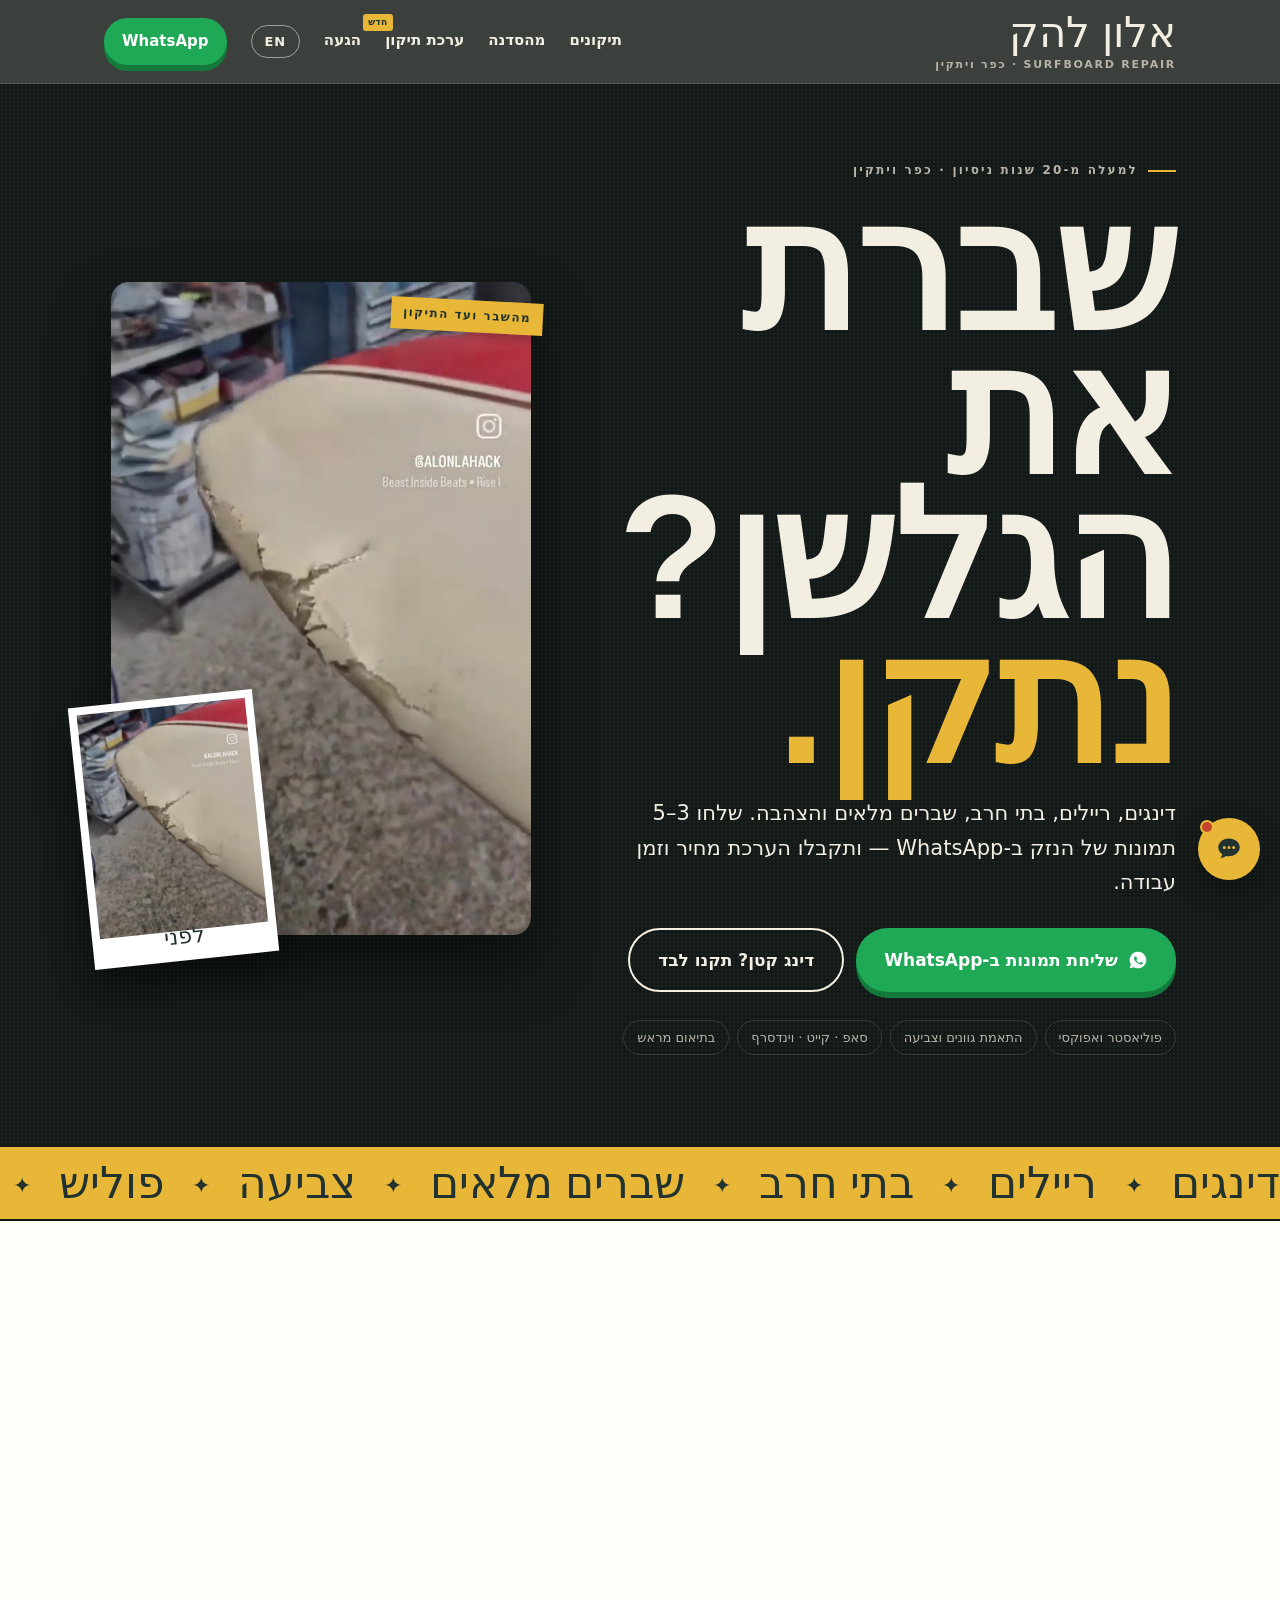
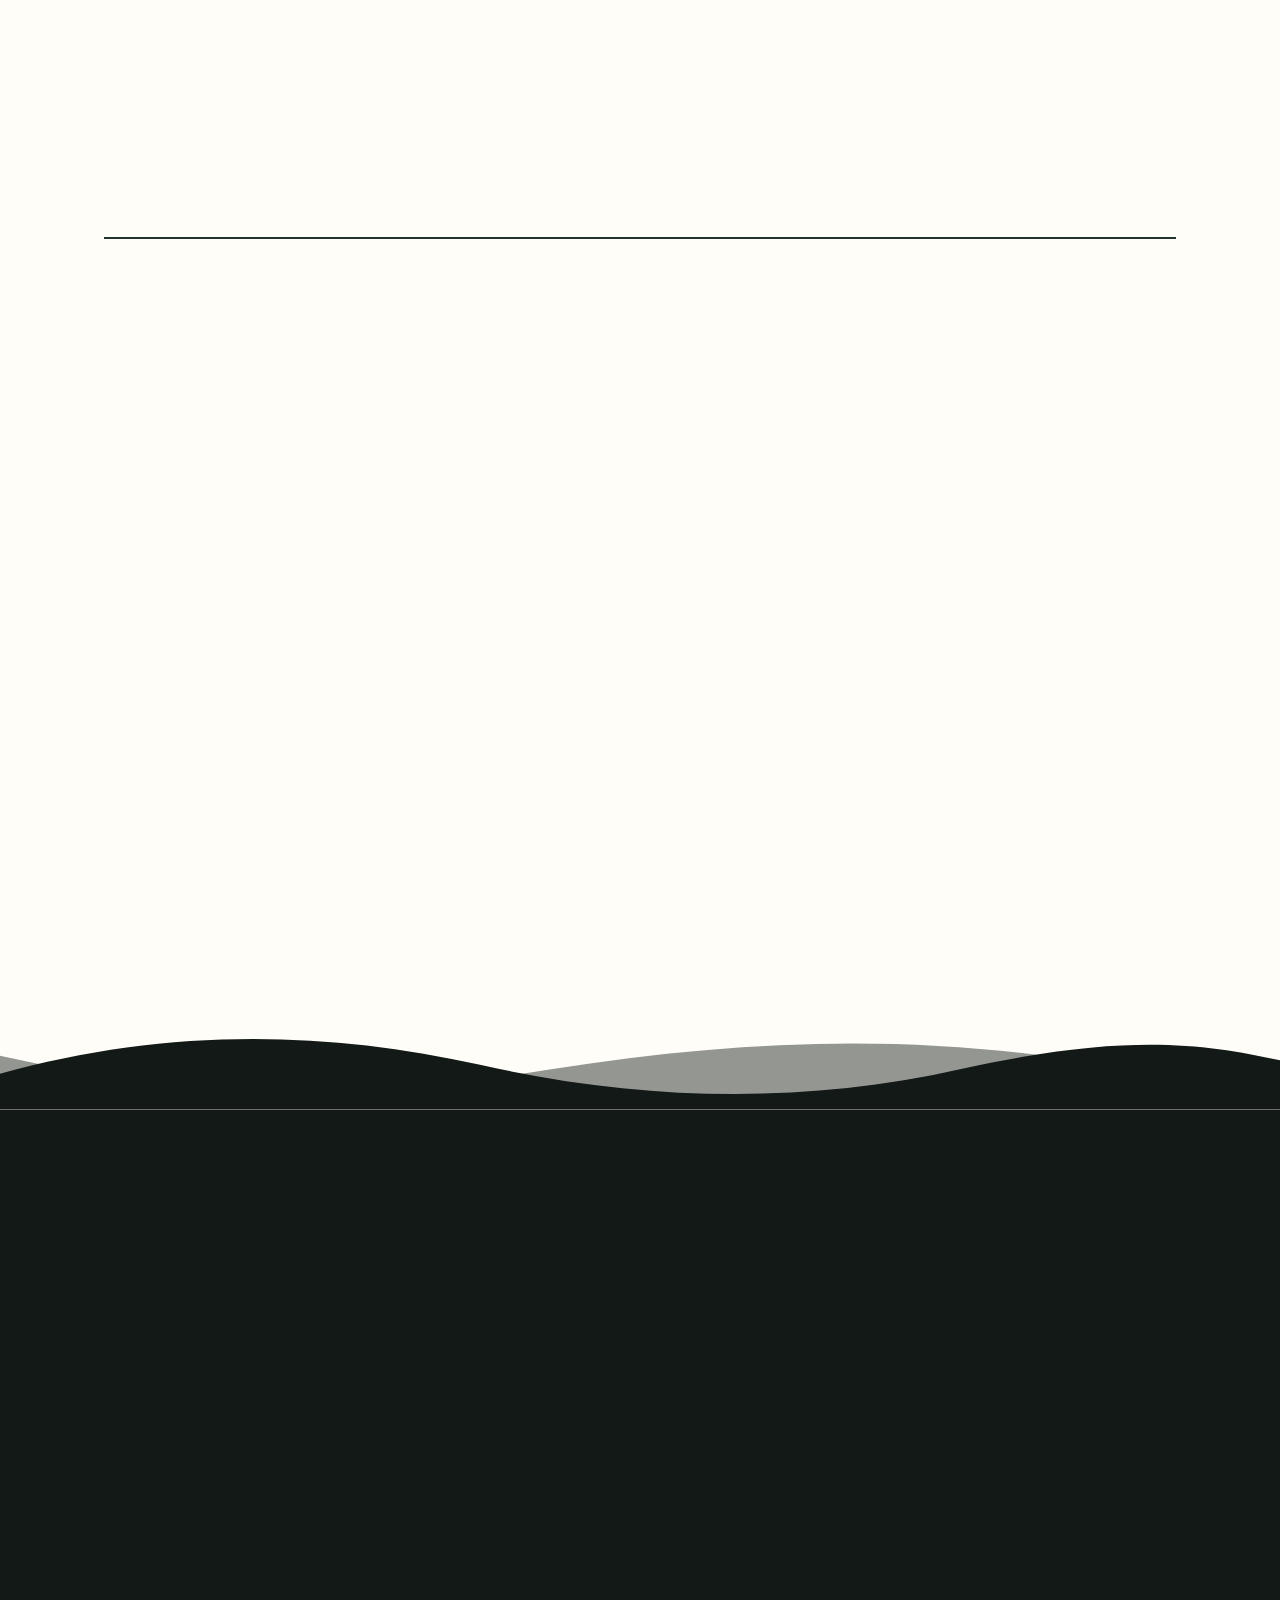
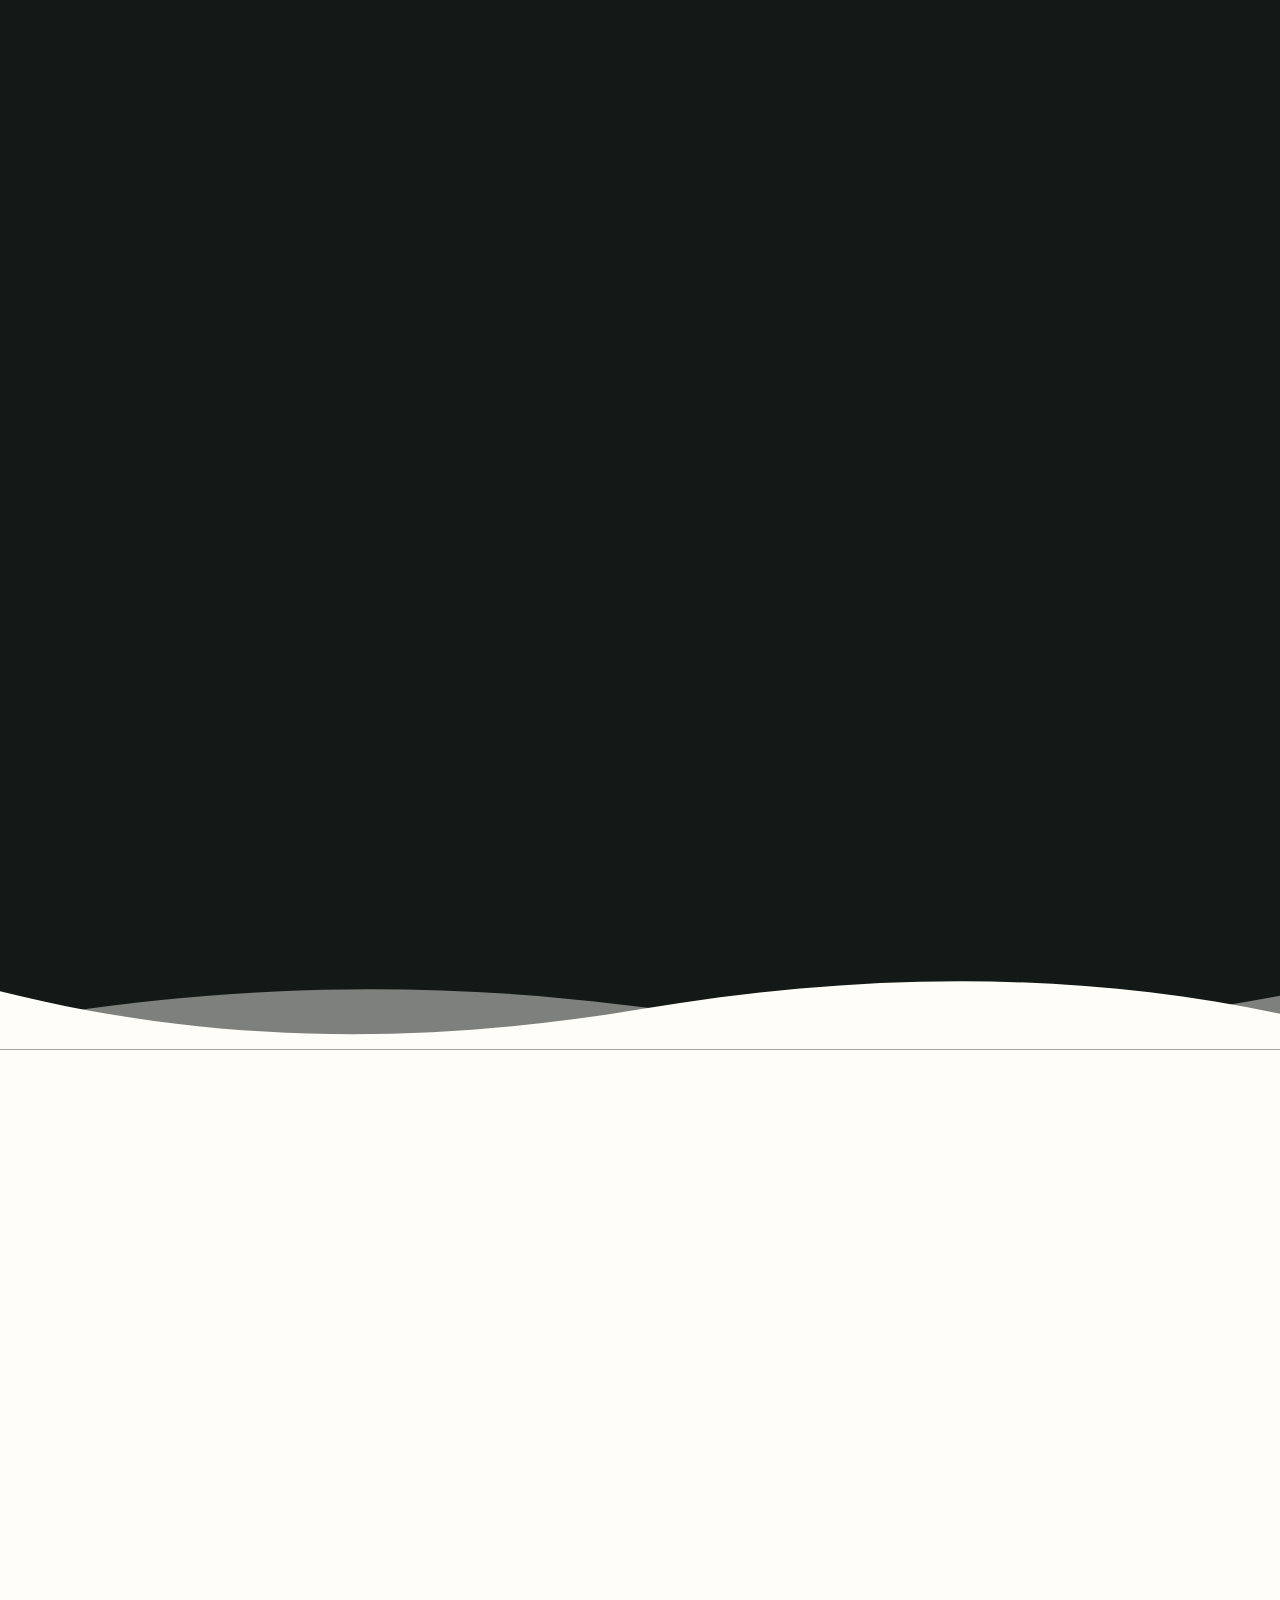
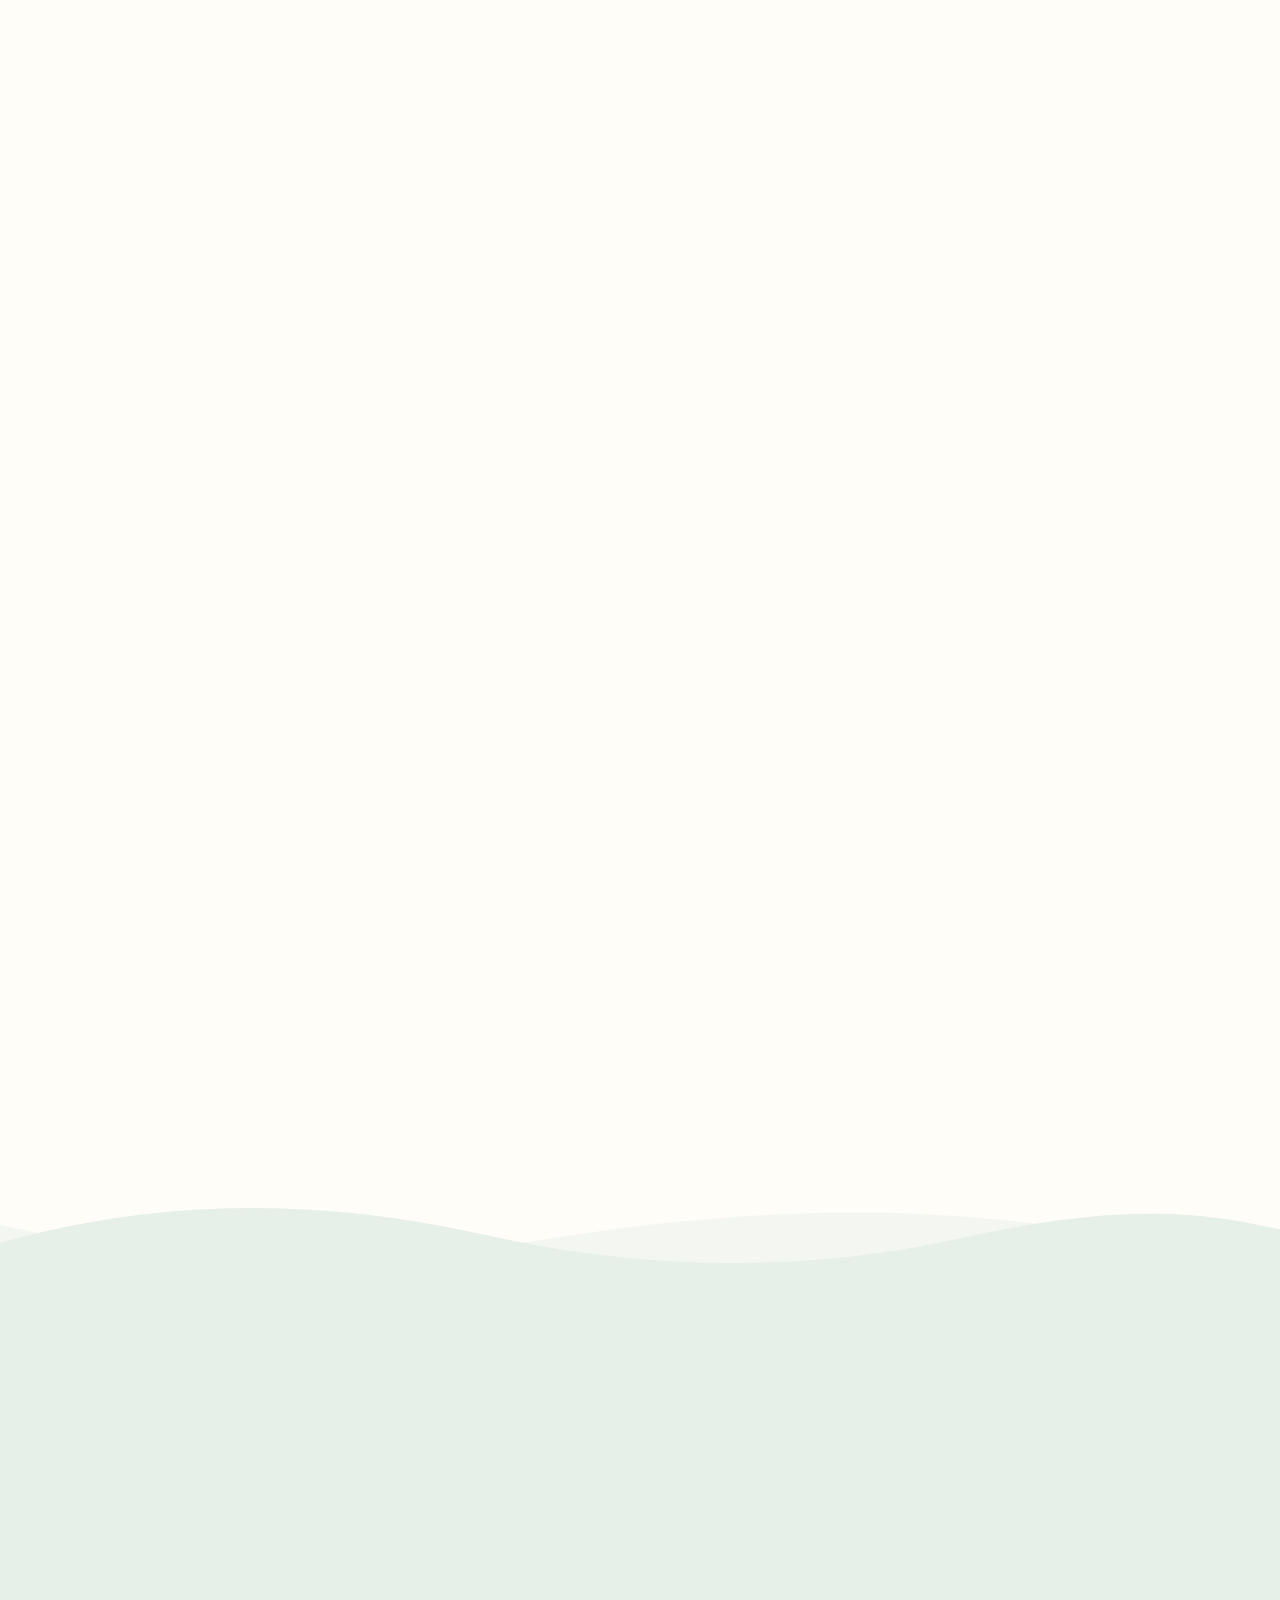
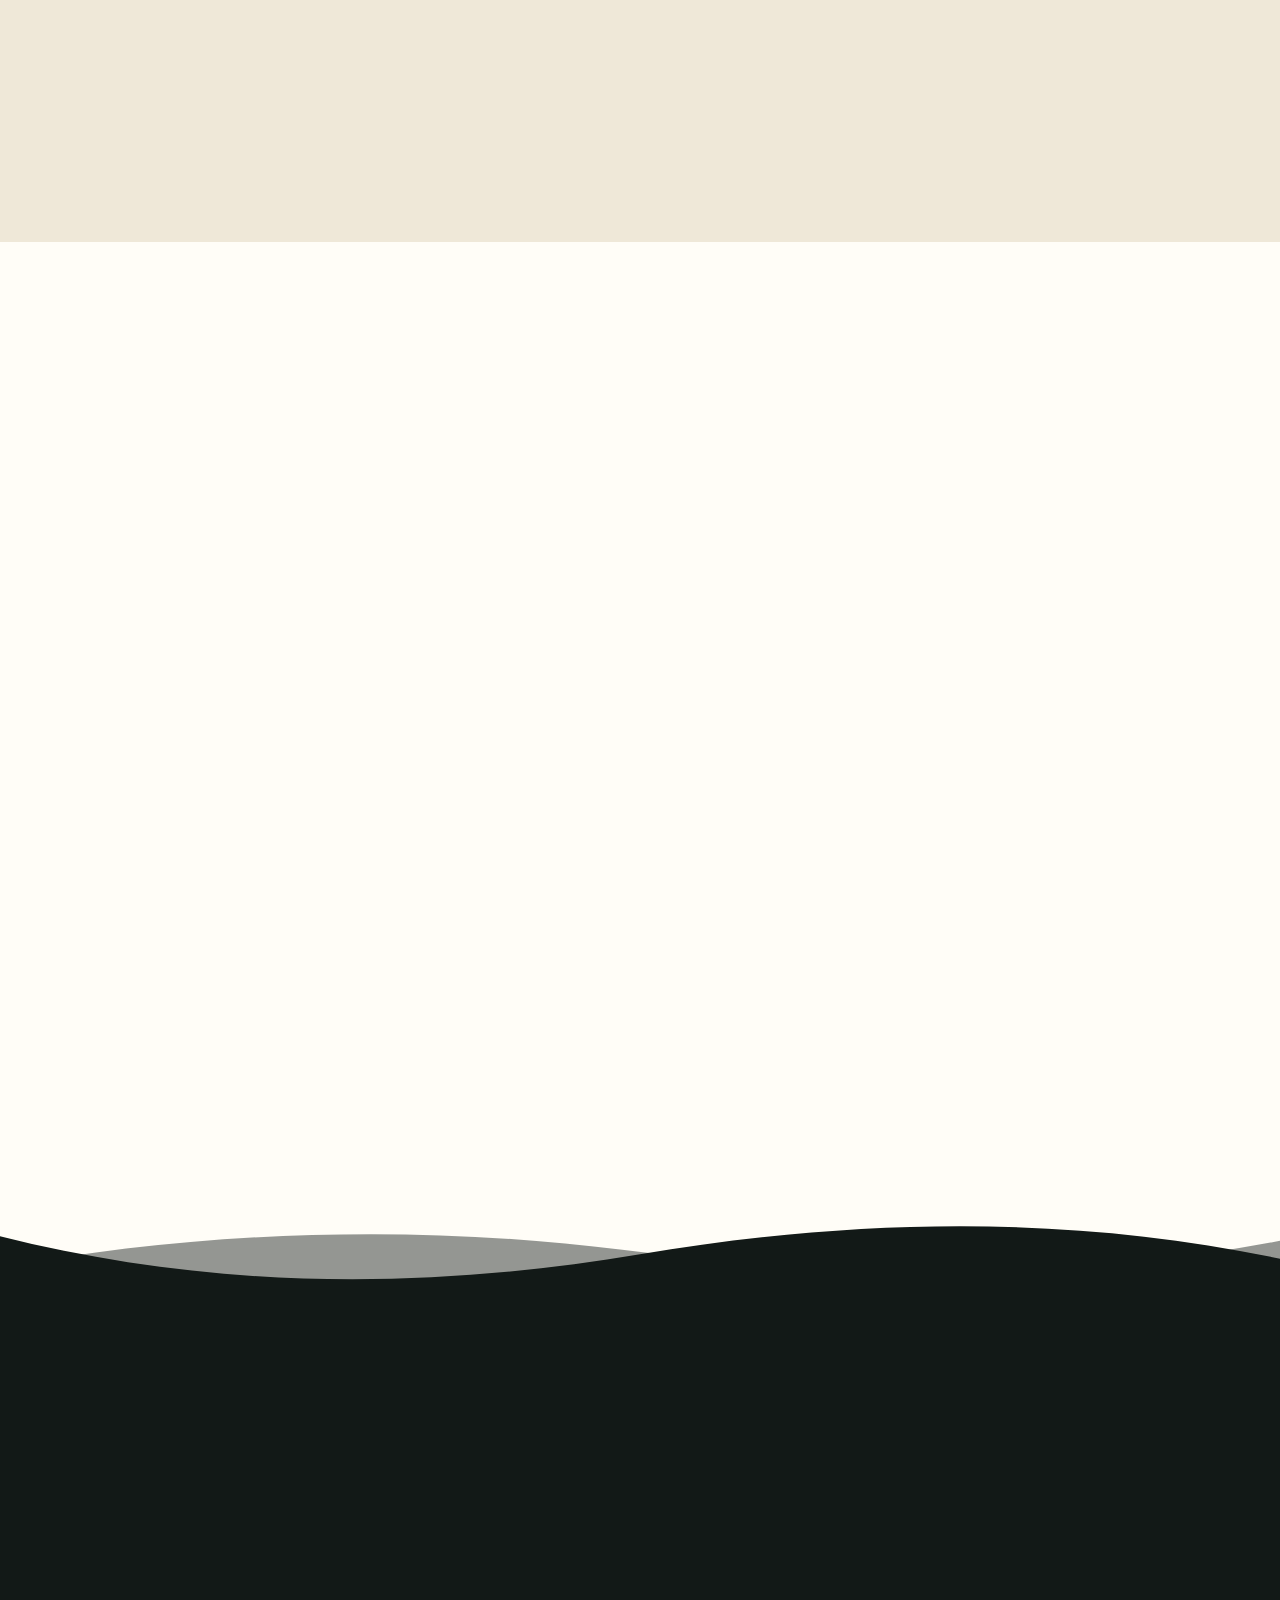
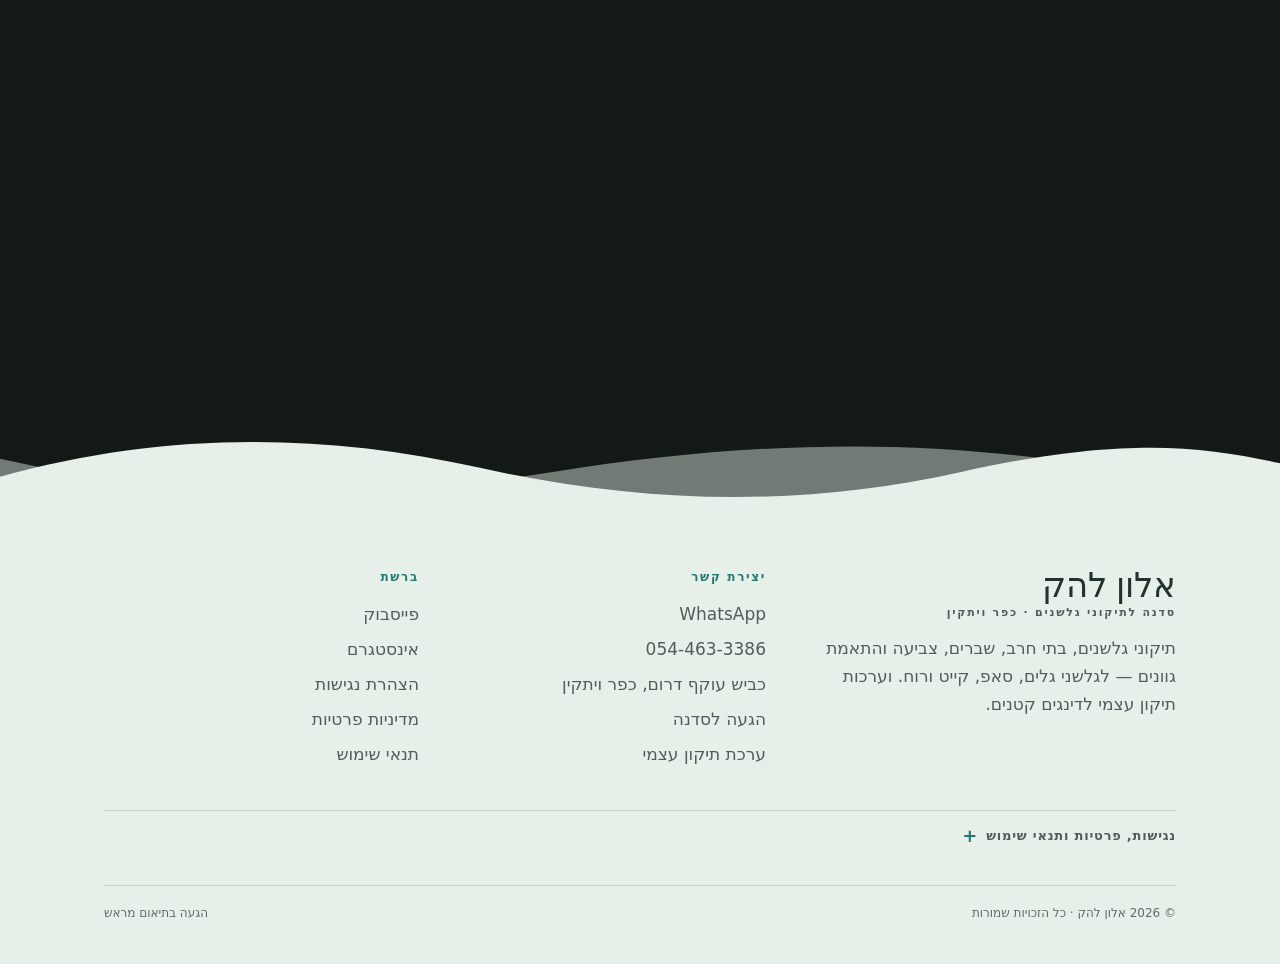
==== commit e0ec2223: "Add files via upload" ====
--- a/index.html
+++ b/index.html
@@ -3,8 +3,13 @@
 <head>
 <meta charset="utf-8">
 <meta name="viewport" content="width=device-width, initial-scale=1">
-<meta http-equiv="Content-Security-Policy" content="default-src 'self'; script-src 'self' 'unsafe-inline'; style-src 'self' 'unsafe-inline' https://fonts.googleapis.com; font-src https://fonts.gstatic.com; img-src 'self' data:; media-src 'self'; manifest-src 'none'; frame-src https://www.google.com; connect-src 'none'; form-action 'none'; base-uri 'none'; object-src 'none'; upgrade-insecure-requests">
+
+<!-- אבטחה: CSP קשיח — בלי סקריפטים או סגנונות מוטמעים (אין 'unsafe-inline').
+     כל קוד חדש חייב לשבת בקובץ תחת css/ או js/, ולא בתוך ה-HTML. -->
+<meta http-equiv="Content-Security-Policy" content="default-src 'self'; script-src 'self'; style-src 'self' https://fonts.googleapis.com; font-src https://fonts.gstatic.com; img-src 'self' data:; media-src 'self'; frame-src https://www.google.com; connect-src 'none'; manifest-src 'none'; worker-src 'none'; object-src 'none'; base-uri 'none'; form-action 'none'; upgrade-insecure-requests">
 <meta name="referrer" content="strict-origin-when-cross-origin">
+
+<!-- SEO ושיתוף -->
 <title>אלון להק · סדנה לתיקוני גלשנים וערכות תיקון עצמי | כפר ויתקין</title>
 <meta name="description" content="סדנה לתיקוני גלשנים בכפר ויתקין: דינגים, ריילים, בתי חרב, שברים וצביעה. ערכת תיקון עצמי לדינגים קטנים. שולחים 3–5 תמונות ב-WhatsApp ומקבלים הערכת מחיר.">
 <meta property="og:title" content="אלון להק · סדנה לתיקוני גלשנים">
@@ -18,383 +23,17 @@
 <meta property="og:image:alt" content="גלשן על שולחן העבודה בסדנה של אלון להק">
 <meta name="twitter:card" content="summary_large_image">
 <meta name="robots" content="index, follow">
+<link rel="canonical" href="https://razaloni.github.io/alonlahack/">
+
+<!-- מראה -->
 <meta name="theme-color" content="#121917">
-<link rel="canonical" href="https://razaloni.github.io/alonlahack/">
 <link rel="icon" href="data:image/svg+xml,%3Csvg xmlns='http://www.w3.org/2000/svg' viewBox='0 0 32 32'%3E%3Crect width='32' height='32' rx='7' fill='%23121917'/%3E%3Cpath d='M16 4C11 11 8 17 8 21c0 3 3 6 8 7 5-1 8-4 8-7 0-4-3-10-8-17z' fill='none' stroke='%23E9B738' stroke-width='2.4'/%3E%3C/svg%3E">
 <link rel="preconnect" href="https://fonts.googleapis.com">
 <link rel="preconnect" href="https://fonts.gstatic.com" crossorigin>
 <link href="https://fonts.googleapis.com/css2?family=Karantina:wght@400;700&family=Assistant:wght@300;400;600;800&family=Heebo:wght@400;700;900&family=Bebas+Neue&display=swap" rel="stylesheet">
-<style>
-/* ============================================================
-   פלטה: סדנה בלילה — שרף, קצף, נייר דבק
-   ============================================================ */
-:root{
-  --night:#121917;       /* רקע כהה — סגנון אתרי שייפרים */
-  --night-2:#1B2522;
-  --night-3:#26332F;
-  --bone:#F3EEE2;        /* טקסט על כהה */
-  --bone-dim:#B9B4A7;    /* טקסט משני על כהה — ניגודיות AA */
-  --foam:#F7F2E6;
-  --foam-2:#EFE8D8;
-  --shell:#FFFDF7;
-  --mist:#E7EFE9;
-  --ink:#22322F;
-  --ink-2:#4E5F5B;
-  --tape:#E9B738;
-  --tape-deep:#8A6208;
-  --resin:#207A70;
-  --resin-2:#39A296;
-  --rail:#5F6D68;
-  --alert:#C4432B;
-
-  --f-display:"Karantina", "Arial Hebrew", sans-serif;
-  --f-body:"Assistant", system-ui, sans-serif;
-  --f-util:"Heebo", system-ui, sans-serif;
-
-  --edge:1px solid rgba(34,50,47,.15);
-  --edge-d:1px solid rgba(243,238,226,.14);
-  --pad:clamp(20px, 5vw, 64px);
-  --maxw:1200px;
-}
-
-*{box-sizing:border-box}
-html{scroll-behavior:smooth}
-body{
-  margin:0;background:var(--foam);color:var(--ink);
-  font-family:var(--f-body);font-weight:400;font-size:17px;line-height:1.65;
-  -webkit-font-smoothing:antialiased;overflow-x:hidden;
-}
-img,svg,video{max-width:100%;display:block}
-a{color:inherit}
-button{font-family:inherit}
-:focus-visible{outline:3px solid var(--tape);outline-offset:3px;border-radius:2px}
-
-.wrap{max-width:var(--maxw);margin:0 auto;padding-inline:var(--pad)}
-
-h1,h2,h3{font-family:var(--f-display);font-weight:700;line-height:.9;margin:0;letter-spacing:0}
-h2{font-size:clamp(52px,10vw,110px)}
-h3{font-size:clamp(28px,4.4vw,36px)}
-p{margin:0 0 1em}
-.lead{font-size:clamp(17px,2.2vw,21px);font-weight:300;max-width:56ch}
-
-.eyebrow{
-  font-family:var(--f-util);font-size:12px;font-weight:700;
-  letter-spacing:.18em;text-transform:uppercase;color:var(--rail);
-  margin:0 0 16px;display:flex;align-items:center;gap:10px;
-}
-.eyebrow::before{content:"";width:28px;height:2px;background:var(--tape)}
-
-section{padding-block:clamp(64px,10vw,130px);position:relative}
-.dark{background:var(--night);color:var(--bone)}
-.dark .eyebrow{color:var(--bone-dim)}
-.dark .lead{color:var(--bone)}
-.band-shell{background:var(--shell)}
-.band-sand{background:var(--foam-2)}
-.band-mist{background:var(--mist)}
-.sec-head{display:grid;grid-template-columns:1fr auto;gap:24px;align-items:end}
-@media(max-width:760px){.sec-head{grid-template-columns:1fr}}
-
-.skip{position:absolute;inset-inline-start:-9999px;top:8px;z-index:100;background:var(--ink);color:#fff;
-  padding:12px 20px;border-radius:0 0 6px 6px;font-weight:800;text-decoration:none}
-.skip:focus{inset-inline-start:12px}
-
-/* ---------- חשיפה בגלילה ---------- */
-.rv{opacity:0;transform:translateY(26px);transition:opacity .7s ease, transform .7s cubic-bezier(.2,.7,.2,1)}
-.rv.in{opacity:1;transform:none}
-@media (prefers-reduced-motion:reduce){
-  html{scroll-behavior:auto}
-  *{animation:none !important;transition:none !important}
-  .rv{opacity:1;transform:none}
-}
-
-/* ---------- מידע משפטי (בפוטר) ---------- */
-.legalbox{margin-top:34px;border-top:1px solid rgba(34,50,47,.16);border-bottom:0}
-.legalbox > summary{font-family:var(--f-util);font-size:13px;font-weight:700;letter-spacing:.06em;
-  color:var(--ink-2);padding:16px 0 0;justify-content:flex-start;gap:8px}
-.legalbox > summary::after{font-size:18px;color:var(--resin)}
-.legalinner{padding:4px 0 6px}
-.legalinner details{border-bottom:1px solid rgba(34,50,47,.12)}
-.legalinner summary{font-family:var(--f-body);font-weight:800;font-size:16px;padding:12px 0}
-.legalinner summary::after{font-size:18px}
-.legalinner p,.legalinner ul{font-weight:300;max-width:72ch;font-size:14px;line-height:1.6;color:var(--ink-2)}
-.legalinner ul{padding-inline-start:18px;margin:0 0 12px}
-.legalinner li{margin-bottom:5px}
-.legalinner .updated{font-family:var(--f-util);font-size:11px;color:var(--rail);padding-bottom:14px}
-
-/* ---------- כפתורים ---------- */
-.btn{
-  display:inline-flex;align-items:center;justify-content:center;gap:10px;
-  padding:16px 28px;border:0;border-radius:999px;cursor:pointer;
-  font-family:var(--f-body);font-weight:800;font-size:17px;text-decoration:none;
-  transition:transform .15s ease, box-shadow .15s ease, background .15s ease, color .15s ease;
-}
-.btn:hover{transform:translateY(-2px)}
-.btn:active{transform:translateY(0)}
-.btn-wa{background:#1FA855;color:#fff;box-shadow:0 6px 0 #147A3C}
-.btn-wa:hover{box-shadow:0 8px 0 #147A3C}
-.btn-tape{background:var(--tape);color:var(--ink);box-shadow:0 6px 0 #A87A0B}
-.btn-tape:hover{box-shadow:0 8px 0 #A87A0B}
-.btn-ghost{background:transparent;color:inherit;border:2px solid currentColor;font-weight:600}
-.btn-ghost:hover{background:currentColor}
-.dark .btn-ghost:hover{color:var(--night);background:var(--bone);border-color:var(--bone)}
-.band-shell .btn-ghost:hover,.band-mist .btn-ghost:hover,.band-sand .btn-ghost:hover{background:var(--ink);color:var(--shell);border-color:var(--ink)}
-.btn-sm{padding:11px 18px;font-size:15px}
-.btn svg{width:20px;height:20px;flex:none;fill:currentColor}
-
-#setup{display:none;background:var(--alert);color:#fff;font-family:var(--f-util);font-size:13px;padding:9px 16px;text-align:center}
-#setup code{background:rgba(0,0,0,.25);padding:2px 6px;border-radius:4px}
-
-/* ---------- כותרת עליונה ---------- */
-header{
-  position:sticky;top:0;z-index:40;background:rgba(18,25,23,.82);color:var(--bone);
-  backdrop-filter:blur(10px);-webkit-backdrop-filter:blur(10px);border-bottom:var(--edge-d);
-}
-.bar{display:flex;align-items:center;gap:16px;padding-block:12px}
-.logo{font-family:var(--f-display);font-size:clamp(32px,4vw,42px);line-height:1;text-decoration:none;white-space:nowrap}
-.logo span{color:var(--bone-dim);font-size:11px;font-weight:700;font-family:var(--f-util);letter-spacing:.16em;line-height:1.2;display:block;margin-top:4px}
-nav{margin-inline-start:auto;display:flex;gap:24px;align-items:center}
-nav a{font-size:15px;font-weight:600;text-decoration:none;padding-block:4px;border-bottom:2px solid transparent}
-nav a:hover{border-color:var(--tape)}
-nav a.new{position:relative}
-nav a.new::after{content:"חדש";position:absolute;top:-10px;inset-inline-end:-22px;font-family:var(--f-util);font-size:9px;font-weight:900;
-  background:var(--tape);color:var(--ink);padding:1px 5px;border-radius:3px;letter-spacing:.04em}
-@media(max-width:860px){nav a:not(.btn){display:none}}
-
-/* ---------- הירו ---------- */
-.hero{padding-top:clamp(36px,6vw,80px);padding-bottom:clamp(48px,7vw,96px);overflow:hidden}
-.hero::before{ /* גרעיניות עדינה, כמו נייר שיוף */
-  content:"";position:absolute;inset:0;pointer-events:none;opacity:.06;
-  background-image:radial-gradient(rgba(255,255,255,.9) 1px, transparent 1px);background-size:4px 4px;
-}
-.hero-grid{display:grid;grid-template-columns:1.15fr .85fr;gap:clamp(28px,4vw,64px);align-items:center;position:relative}
-@media(max-width:900px){.hero-grid{grid-template-columns:1fr}}
-.hero h1{font-size:clamp(78px,15vw,176px);line-height:.82;letter-spacing:-.01em}
-.hero h1 .ln{display:block}
-.hero h1 em{font-style:normal;color:var(--tape);display:block}
-.hero .lead{margin-top:22px;color:var(--bone)}
-.hero-cta{display:flex;flex-wrap:wrap;gap:12px;margin-top:28px}
-.hero-facts{display:flex;flex-wrap:wrap;gap:8px;margin-top:28px;font-family:var(--f-util);font-size:13px}
-.hero-facts span{border:var(--edge-d);border-radius:999px;padding:6px 13px;color:var(--bone-dim)}
-
-/* לפני / אחרי */
-.ba{position:relative;max-width:420px;margin-inline:auto;width:100%}
-.ba-after{border-radius:18px;overflow:hidden;aspect-ratio:9/14;background:var(--night-2);box-shadow:0 30px 60px rgba(0,0,0,.45)}
-.ba-after video{width:100%;height:100%;object-fit:cover}
-.ba-before{position:absolute;bottom:-26px;inset-inline-end:-30px;width:44%;background:#fff;padding:8px 8px 30px;
-  transform:rotate(-6deg);box-shadow:0 18px 36px rgba(0,0,0,.4)}
-.ba-before{margin:0}
-.ba-before img{aspect-ratio:3/4;object-fit:cover;width:100%;height:auto}
-.ba-before figcaption{position:absolute;bottom:6px;inset-inline:0;text-align:center;font-family:var(--f-display);font-size:22px;color:var(--ink)}
-.tag-tape{position:absolute;font-family:var(--f-util);font-weight:900;font-size:12px;letter-spacing:.12em;
-  background:var(--tape);color:var(--ink);padding:6px 12px;transform:rotate(3deg);box-shadow:0 4px 10px rgba(0,0,0,.25)}
-.ba .tag-tape{top:18px;inset-inline-start:-12px}
-@media(max-width:900px){.ba{max-width:320px;margin-top:20px}.ba-before{inset-inline-end:-14px}}
-
-/* ---------- טיקר ---------- */
-.ticker{background:var(--tape);color:var(--ink);overflow:hidden;border-block:2px solid var(--night);padding-block:0}
-.ticker-track{display:flex;width:max-content;animation:tick 38s linear infinite}
-.ticker span{font-family:var(--f-display);font-size:clamp(30px,4vw,44px);line-height:1;padding:14px 0;white-space:nowrap}
-.ticker span::after{content:"✦";font-size:.5em;vertical-align:middle;margin-inline:28px}
-@keyframes tick{to{transform:translateX(50%)}}
-
-/* ---------- שירותים: רשימה ממוספרת ---------- */
-.svc-list{margin-top:56px;border-top:2px solid var(--ink)}
-.svc{display:grid;grid-template-columns:90px 1.1fr 1.4fr auto;gap:24px;align-items:center;padding:26px 0;border-bottom:var(--edge);
-  transition:background .2s ease, padding .2s ease}
-.svc:hover{background:var(--foam);padding-inline:14px}
-.svc .n{font-family:var(--f-util);font-weight:900;font-size:14px;color:var(--tape-deep);letter-spacing:.08em}
-.svc h3{font-size:clamp(32px,4.4vw,46px)}
-.svc p{font-size:16px;font-weight:300;color:var(--ink-2);margin:0}
-.svc .tag{font-family:var(--f-util);font-size:11px;font-weight:700;letter-spacing:.12em;color:var(--ink-2);border:var(--edge);border-radius:999px;padding:4px 10px;white-space:nowrap}
-@media(max-width:820px){.svc{grid-template-columns:50px 1fr;gap:6px 14px}.svc p,.svc .tag{grid-column:2}.svc .tag{justify-self:start}}
-
-/* ---------- מהסדנה: וידאו ---------- */
-.reels{display:grid;grid-template-columns:repeat(3,1fr);gap:16px;margin-top:52px}
-@media(max-width:820px){.reels{grid-template-columns:1fr 1fr}}
-@media(max-width:560px){.reels{grid-template-columns:1fr;max-width:340px;margin-inline:auto}}
-.reel{margin:0;background:var(--night-2);border:var(--edge-d);border-radius:14px;overflow:hidden;display:flex;flex-direction:column;transition:transform .25s ease}
-.reel:hover{transform:translateY(-6px)}
-.reel video{width:100%;aspect-ratio:9/16;object-fit:cover;background:#0b0f0e}
-.reel figcaption{padding:16px 18px 18px;font-size:15px;font-weight:300;color:var(--bone-dim)}
-.reel b{display:block;font-family:var(--f-display);font-weight:700;font-size:28px;color:var(--bone);margin-bottom:3px}
-.ig-cta{margin-top:36px;display:flex;flex-wrap:wrap;gap:14px;align-items:center;color:var(--bone-dim);font-size:15px}
-
-/* ---------- ערכת תיקון עצמי ---------- */
-.kit{background:var(--shell);overflow:hidden}
-.kit-grid{display:grid;grid-template-columns:1fr 1fr;gap:clamp(28px,5vw,72px);align-items:start;margin-top:52px}
-@media(max-width:900px){.kit-grid{grid-template-columns:1fr}}
-@media(max-width:560px){.kit-badge{width:76px;height:76px;font-size:18px;bottom:12px;inset-inline-end:12px}}
-.kit-visual{position:relative;background:#fff;border:var(--edge);border-radius:20px;aspect-ratio:1/1;display:grid;place-items:center;overflow:hidden}
-.kit-visual img{width:90%;height:auto}
-.kit-visual .tag-tape{top:22px;inset-inline-start:22px;transform:rotate(-3deg)}
-.kit-badge{position:absolute;bottom:20px;inset-inline-end:20px;width:104px;height:104px;border-radius:50%;background:var(--tape);color:var(--ink);
-  display:grid;place-items:center;text-align:center;font-family:var(--f-display);font-size:24px;line-height:.9;transform:rotate(-10deg)}
-.kit-info h3{font-size:clamp(44px,6vw,68px)}
-.price{display:flex;align-items:baseline;gap:12px;margin:18px 0 6px;flex-wrap:wrap}
-.price b{font-family:var(--f-display);font-size:48px;line-height:1}
-.price small{font-family:var(--f-util);font-size:13px;color:var(--ink-2)}
-.opt-label{font-family:var(--f-util);font-size:12px;font-weight:700;letter-spacing:.14em;color:var(--ink-2);margin:24px 0 10px;display:block}
-.variants{display:grid;grid-template-columns:1fr 1fr;gap:10px;border:0;padding:0;margin:0}
-.variants legend{padding:0}
-.variant{position:relative}
-.variant input{position:absolute;opacity:0;inset:0;cursor:pointer}
-.variant label{display:block;border:2px solid rgba(34,50,47,.2);border-radius:12px;padding:14px 16px;cursor:pointer;transition:border-color .15s, background .15s;height:100%}
-.variant label b{display:block;font-size:18px}
-.variant label span{font-size:14px;font-weight:300;color:var(--ink-2);line-height:1.45;display:block;margin-top:2px}
-.variant input:checked + label{border-color:var(--ink);background:var(--foam)}
-.variant input:focus-visible + label{outline:3px solid var(--tape);outline-offset:2px}
-.compat{margin:18px 0 0;padding:12px 16px;border-radius:12px;background:var(--mist);font-size:15px;font-weight:300}
-.compat a{color:var(--resin);font-weight:600}
-.which{font-size:14px;color:var(--ink-2);margin:10px 0 0}
-.which a{color:var(--resin);font-weight:600}
-.inbox{margin:24px 0 0;padding:0;list-style:none;display:grid;grid-template-columns:1fr 1fr;gap:8px 18px}
-@media(max-width:480px){.inbox{grid-template-columns:1fr}}
-.inbox li{display:flex;gap:10px;align-items:flex-start;font-weight:300;font-size:16px}
-.inbox li::before{content:"";flex:none;width:9px;height:9px;margin-top:9px;background:var(--tape);transform:rotate(45deg)}
-.kit-cta{display:flex;flex-wrap:wrap;gap:12px;margin-top:28px}
-.safety{margin-top:18px;font-size:13px;color:var(--ink-2);font-family:var(--f-util);display:flex;gap:8px;align-items:flex-start}
-.safety::before{content:"!";flex:none;width:18px;height:18px;border-radius:50%;background:var(--ink);color:var(--shell);font-weight:900;font-size:12px;display:grid;place-items:center;margin-top:1px}
-
-.brandlink{display:inline-flex;align-items:center;gap:12px;text-decoration:none;margin-bottom:14px;
-  font-family:var(--f-util);font-size:13px;font-weight:700;letter-spacing:.06em;color:var(--resin)}
-.brandlink .da-logo{height:40px;width:auto;flex:none}
-.brandlink:hover span{text-decoration:underline}
-/* לבד או בסדנה */
-.diy{display:grid;grid-template-columns:1fr 1fr;gap:16px;margin-top:64px}
-@media(max-width:760px){.diy{grid-template-columns:1fr}}
-.diy > div{border-radius:16px;padding:clamp(22px,3.4vw,34px)}
-.diy .yes{background:var(--mist)}
-.diy .no{background:var(--night);color:var(--bone)}
-.diy h3{margin-bottom:14px}
-.diy ul{margin:0 0 18px;padding:0;list-style:none}
-.diy li{padding:9px 0;border-bottom:1px solid rgba(34,50,47,.12);font-weight:300}
-.diy .no li{border-color:rgba(243,238,226,.14);color:var(--bone)}
-.diy li:last-child{border-bottom:0}
-.diy .yes li::before{content:"✓";color:var(--resin);font-weight:900;margin-inline-end:10px}
-.diy .no li::before{content:"✕";color:var(--tape);font-weight:900;margin-inline-end:10px}
-
-/* ---------- שלבים ---------- */
-.steps{display:grid;grid-template-columns:repeat(3,1fr);gap:16px;margin-top:52px}
-@media(max-width:860px){.steps{grid-template-columns:1fr}}
-.step{background:var(--shell);border-radius:16px;padding:30px 26px;border:var(--edge)}
-.step-n{font-family:var(--f-display);font-size:96px;line-height:.75;color:var(--tape);-webkit-text-stroke:1.5px var(--tape-deep);margin-bottom:18px}
-.step h3{margin-bottom:10px}
-.step p{margin:0;font-weight:300;color:var(--ink-2)}
-
-/* ---------- הסדנה / הגעה ---------- */
-.two{display:grid;grid-template-columns:1fr 1fr;gap:16px;margin-top:16px}
-@media(max-width:820px){.two{grid-template-columns:1fr}}
-.panel{background:var(--shell);border:var(--edge);border-radius:16px;padding:clamp(22px,3.4vw,34px)}
-.panel.alt{background:var(--mist)}
-.panel h3{margin-bottom:12px}
-.panel ul{margin:0 0 18px;padding-inline-start:20px}
-.panel li{margin-bottom:7px;font-weight:300}
-.videobox{border:2px dashed rgba(32,122,112,.38);border-radius:10px;padding:20px;text-align:center;margin-bottom:18px}
-.videobox video{border-radius:6px;width:auto;max-width:100%;max-height:min(58vh,440px);margin:0 auto;background:#000}
-.vaddr{font-family:var(--f-display);font-size:clamp(24px,3.6vw,30px);line-height:1.1;margin:14px 0 2px}
-.vcap{font-size:13px;color:var(--ink-2);margin:4px 0 0}
-.videobox p{font-size:14px;color:var(--ink-2);margin:0 0 14px}
-
-.maparea{margin-top:52px;display:grid;grid-template-columns:1.35fr 1fr;gap:16px}
-@media(max-width:820px){.maparea{grid-template-columns:1fr}}
-.mapframe{border:var(--edge);border-radius:16px;overflow:hidden;background:var(--foam-2);min-height:340px}
-.mapframe iframe{width:100%;height:100%;min-height:340px;border:0;display:block}
-.addr{background:var(--night);color:var(--bone);border-radius:16px;padding:clamp(22px,3.4vw,34px);display:flex;flex-direction:column}
-.addr .eyebrow{color:var(--bone-dim)}
-.addr .street{font-family:var(--f-display);font-size:clamp(36px,5vw,52px);line-height:.95;margin:0 0 8px}
-.addr .sub{font-family:var(--f-util);font-size:13px;color:var(--bone-dim);margin:0 0 16px}
-.addr .note{font-weight:300;color:var(--bone)}
-.navs{display:flex;flex-wrap:wrap;gap:10px;margin-top:auto}
-.btn-waze{background:#33CCFF;color:#06303F;box-shadow:0 6px 0 #1E93BC}
-.btn-maps{background:var(--resin);color:#fff;box-shadow:0 6px 0 #14554E}
-
-/* ---------- שאלות נפוצות ---------- */
-.faq-grid{display:grid;grid-template-columns:.8fr 1.2fr;gap:clamp(24px,5vw,72px);align-items:start}
-@media(max-width:860px){.faq-grid{grid-template-columns:1fr}}
-.faq-grid > div:first-child{position:sticky;top:110px}
-@media(max-width:860px){.faq-grid > div:first-child{position:static}}
-.faq{border-top:2px solid var(--ink)}
-details{border-bottom:var(--edge)}
-summary{
-  cursor:pointer;list-style:none;padding:20px 0;font-family:var(--f-display);
-  font-size:clamp(26px,3.6vw,32px);display:flex;justify-content:space-between;gap:16px;align-items:center;line-height:1.05;
-}
-summary::-webkit-details-marker{display:none}
-summary::after{content:"+";font-family:var(--f-util);font-size:24px;color:var(--resin);flex:none}
-details[open] summary::after{content:"–"}
-details p{padding-bottom:20px;margin:0;font-weight:300;max-width:64ch}
-
-/* ---------- קריאה לפעולה גדולה ---------- */
-.bigcta{text-align:center}
-.bigcta h2{font-size:clamp(64px,13vw,160px)}
-.bigcta h2 em{font-style:normal;color:var(--tape)}
-.bigcta .lead{margin:22px auto 0}
-.bigcta .hero-cta{justify-content:center}
-
-
-/* ---------- מעברי גל בין חלקים ---------- */
-.wave{display:block;line-height:0;margin:0;position:relative;z-index:1}
-.wave svg{width:100%;height:clamp(44px,7vw,96px)}
-.wave .back{animation:swell 9s ease-in-out infinite alternate}
-@keyframes swell{to{transform:translateX(-4%)}}
-
-
-/* ---------- מתג שפה + התאמות לאנגלית ---------- */
-.lang{background:transparent;color:var(--bone);border:1.5px solid rgba(243,238,226,.55);border-radius:999px;
-  padding:8px 13px;font-family:var(--f-util);font-weight:700;font-size:13px;letter-spacing:.06em;cursor:pointer;transition:background .15s,color .15s}
-.lang:hover{background:var(--bone);color:var(--night)}
-html[lang="en"]{--f-display:"Bebas Neue","Karantina",sans-serif}
-html[lang="en"] h1,html[lang="en"] h2,html[lang="en"] h3,html[lang="en"] summary{letter-spacing:.01em;line-height:.92}
-html[lang="en"] .hero h1{font-size:clamp(66px,11.5vw,150px)}
-html[lang="en"] h2{font-size:clamp(48px,8.6vw,100px)}
-html[lang="en"] .eyebrow{letter-spacing:.14em}
-html[lang="en"] nav a.new::after{content:"NEW"}
-html[dir="ltr"] .ticker-track{animation-name:tickl}
-@keyframes tickl{to{transform:translateX(-50%)}}
-@media(max-width:560px){.bar{gap:10px}nav{gap:8px}.logo{font-size:30px}.logo span{white-space:normal;max-width:150px;font-size:9.5px;letter-spacing:.1em}.lang{padding:7px 10px}.bar .btn-wa.btn-sm{padding:10px 14px;font-size:14px}}
-
-/* ---------- פוטר ---------- */
-footer{background:var(--mist);color:var(--ink);padding-block:56px 40px}
-footer .logo span{color:var(--ink-2)}
-.foot{display:grid;grid-template-columns:1.2fr 1fr 1fr;gap:32px}
-@media(max-width:760px){.foot{grid-template-columns:1fr;gap:26px}}
-.foot h4{font-family:var(--f-util);font-size:12px;letter-spacing:.14em;text-transform:uppercase;color:var(--resin);margin:0 0 12px}
-.foot a{display:block;text-decoration:none;margin-bottom:7px;font-weight:300;color:var(--ink-2)}
-.foot a:hover{color:var(--resin)}
-.credit{margin-top:40px;padding-top:18px;border-top:1px solid rgba(34,50,47,.14);font-family:var(--f-util);font-size:12px;color:var(--rail);display:flex;justify-content:space-between;flex-wrap:wrap;gap:10px}
-
-/* ---------- בוט צף ---------- */
-.fab{
-  position:fixed;inset-inline-start:20px;bottom:20px;z-index:60;
-  width:62px;height:62px;border-radius:50%;border:0;cursor:pointer;
-  background:var(--tape);color:var(--ink);box-shadow:0 10px 26px rgba(0,0,0,.3);
-  display:grid;place-items:center;transition:transform .18s;
-}
-.fab:hover{transform:scale(1.06)}
-.fab svg{width:28px;height:28px;fill:currentColor}
-.fab .dot{position:absolute;top:2px;inset-inline-end:2px;width:14px;height:14px;border-radius:50%;background:var(--alert);border:2px solid var(--tape)}
-
-.botwin{
-  position:fixed;inset-inline-start:20px;bottom:94px;z-index:61;width:min(370px,calc(100vw - 40px));
-  max-height:min(620px,calc(100vh - 130px));background:var(--shell);border:var(--edge);border-radius:14px;
-  box-shadow:0 22px 50px rgba(34,50,47,.22);display:none;flex-direction:column;overflow:hidden;
-}
-.botwin.open{display:flex}
-.bot-head{background:var(--night);color:var(--bone);padding:14px 16px;display:flex;align-items:center;gap:12px}
-.bot-head .av{width:40px;height:40px;border-radius:50%;background:var(--tape);display:grid;place-items:center;font-family:var(--f-display);font-size:24px;color:var(--ink);flex:none}
-.bot-head b{display:block;font-size:16px;line-height:1.2}
-.bot-head small{font-size:12px;opacity:.75;font-family:var(--f-util)}
-.bot-head button{margin-inline-start:auto;background:none;border:0;color:inherit;font-size:26px;line-height:1;cursor:pointer;opacity:.75}
-.bot-head button:hover{opacity:1}
-.bot-body{flex:1;overflow-y:auto;padding:16px;display:flex;flex-direction:column;gap:10px;background:var(--foam)}
-.msg{max-width:88%;padding:11px 14px;border-radius:14px;font-size:15px;line-height:1.55;white-space:pre-line}
-.msg.bot{background:#fff;border:var(--edge);border-start-start-radius:4px;align-self:flex-start}
-.msg.me{background:var(--resin);color:#fff;border-start-end-radius:4px;align-self:flex-end}
-.bot-quick{padding:10px 12px 14px;border-top:var(--edge);display:flex;flex-wrap:wrap;gap:7px;background:var(--shell)}
-.qr{border:1.5px solid var(--resin);color:var(--resin);background:transparent;border-radius:999px;padding:7px 13px;font-size:14px;font-weight:600;cursor:pointer}
-.qr:hover{background:var(--resin);color:#fff}
-.qr.go{background:#1FA855;border-color:#1FA855;color:#fff}
-</style>
+<link rel="stylesheet" href="css/styles.css">
+
+<!-- נתונים מובנים למנועי חיפוש (בלוק מידע, לא קוד שרץ) -->
 <script type="application/ld+json">
 {
   "@context": "https://schema.org",
@@ -430,7 +69,7 @@
 <body>
 <a data-i18n="k0" class="skip" href="#main">דילוג לתוכן המרכזי</a>
 
-<div id="setup">חסר מספר WhatsApp — עדכנו את <code>CONFIG.phone</code> בקובץ (בפורמט 9725XXXXXXXX) כדי להפעיל את כל הכפתורים.</div>
+<div id="setup" hidden>חסר מספר WhatsApp — עדכנו את <code>CONFIG.phone</code> בקובץ (בפורמט 9725XXXXXXXX) כדי להפעיל את כל הכפתורים.</div>
 
 <header>
   <div class="wrap bar">
@@ -495,7 +134,7 @@
         <p data-i18n="k27" class="eyebrow">מה נכנס לסדנה</p>
         <h2 data-i18n="k28">כמעט כל שבר<br>אפשר לתקן.</h2>
       </div>
-      <p data-i18n="k29" class="lead" style="margin:0;max-width:40ch">מפיצוץ קטן שספג מים ועד גלשן שנשבר לשניים. השאלה היא כמה עבודה, אילו חומרים, וכמה זמן הוא צריך להישאר אצלי.</p>
+      <p data-i18n="k29" class="lead">מפיצוץ קטן שספג מים ועד גלשן שנשבר לשניים. השאלה היא כמה עבודה, אילו חומרים, וכמה זמן הוא צריך להישאר אצלי.</p>
     </div>
     <div class="svc-list">
       <article class="svc rv"><span class="n">01</span><h3 data-i18n="k30">דינגים ופיצוצים</h3><p data-i18n="k31">ניקוי, ייבוש, מילוי קצף וגלאס. הגלשן חוזר אטום וחזק מקודם באזור התיקון.</p><span data-i18n="k32" class="tag">הכי נפוץ</span></article>
@@ -508,7 +147,7 @@
   </div>
 </section>
 
-<div class="wave" aria-hidden="true" style="background:var(--shell)"><svg viewBox="0 0 1440 100" preserveAspectRatio="none"><path class="back" d="M0,40 C200,85 400,90 620,55 C840,20 1040,15 1240,50 C1340,68 1400,70 1440,62 L1440,100 L0,100 Z" fill="var(--night)" opacity=".45"/><path d="M0,60 C180,10 360,10 540,50 C720,90 900,95 1080,55 C1260,15 1350,25 1440,45 L1440,100 L0,100 Z" fill="var(--night)"/></svg></div>
+<div class="wave wave-on-shell" aria-hidden="true"><svg viewBox="0 0 1440 100" preserveAspectRatio="none"><path class="back" d="M0,40 C200,85 400,90 620,55 C840,20 1040,15 1240,50 C1340,68 1400,70 1440,62 L1440,100 L0,100 Z" fill="var(--night)" opacity=".45"/><path d="M0,60 C180,10 360,10 540,50 C720,90 900,95 1080,55 C1260,15 1350,25 1440,45 L1440,100 L0,100 Z" fill="var(--night)"/></svg></div>
 <!-- ================= מהסדנה ================= -->
 <section class="dark" id="work">
   <div class="wrap">
@@ -517,7 +156,7 @@
         <p data-i18n="k3" class="eyebrow">מהסדנה</p>
         <h2 data-i18n="k46">ככה זה נראה<br>מבפנים.</h2>
       </div>
-      <p data-i18n="k47" class="lead" style="margin:0;max-width:36ch">קטעים קצרים מהעבודה השוטפת — לפני הפוליש, בלי פילטרים.</p>
+      <p data-i18n="k47" class="lead lead-narrow">קטעים קצרים מהעבודה השוטפת — לפני הפוליש, בלי פילטרים.</p>
     </div>
     <div class="reels">
       <figure class="reel rv">
@@ -540,7 +179,7 @@
   </div>
 </section>
 
-<div class="wave" aria-hidden="true" style="background:var(--night)"><svg viewBox="0 0 1440 100" preserveAspectRatio="none"><path class="back" d="M0,70 C220,30 460,20 700,50 C940,80 1180,90 1440,40 L1440,100 L0,100 Z" fill="var(--shell)" opacity=".45"/><path d="M0,35 C240,95 480,95 720,55 C960,15 1200,10 1440,60 L1440,100 L0,100 Z" fill="var(--shell)"/></svg></div>
+<div class="wave wave-on-night" aria-hidden="true"><svg viewBox="0 0 1440 100" preserveAspectRatio="none"><path class="back" d="M0,70 C220,30 460,20 700,50 C940,80 1180,90 1440,40 L1440,100 L0,100 Z" fill="var(--shell)" opacity=".45"/><path d="M0,35 C240,95 480,95 720,55 C960,15 1200,10 1440,60 L1440,100 L0,100 Z" fill="var(--shell)"/></svg></div>
 <!-- ================= ערכת תיקון עצמי ================= -->
 <section class="kit" id="kit">
   <div class="wrap">
@@ -549,24 +188,23 @@
         <p data-i18n="k52" class="eyebrow">חדש מהסדנה</p>
         <h2 data-i18n="k53">דינג קטן?<br>תקנו בעצמכם.</h2>
       </div>
-      <p data-i18n="k54" class="lead" style="margin:0;max-width:40ch">ערכת תיקון מהיר בפח קטן שנכנס לתיק — כדי שדינג קטן לא יעצור לכם את העונה.</p>
+      <p data-i18n="k54" class="lead">ערכת תיקון מהיר בפח קטן שנכנס לתיק — כדי שדינג קטן לא יעצור לכם את העונה.</p>
     </div>
 
     <div class="kit-grid">
       <div class="kit-visual rv">
         <span class="tag-tape">POLY &amp; EPOXY</span>
         <img src="ding-aid.jpg" alt="ערכת DING-AID — פח עם מדבקות שקופות ושרף Fiber-Fill לתיקון מהיר של דינגים קטנים" width="1100" height="794">
-        <div data-i18n="k55" class="kit-badge">מוכנה<br>לים</div>
       </div>
 
       <div class="kit-info rv">
-        <a class="brandlink" href="https://dingaid.shop/" target="_blank" rel="noopener">
+        <a class="brandlink" data-link="shop" href="https://dingaid.shop/" target="_blank" rel="noopener">
           <svg class="da-logo" viewBox="0 0 100 60" aria-hidden="true"><ellipse cx="50" cy="30" rx="46" ry="26" fill="#EDE6DC" stroke="#14182E" stroke-width="3"/><path d="M6 30H94" stroke="#14182E" stroke-width="2.6"/><path d="M44 12C58 14 62 24 62 30S58 46 44 48Z" fill="#14182E"/></svg>
           <span>DING-AID · dingaid.shop ↗</span>
         </a>
         <h3 data-i18n="k130" id="kitName">ערכת תיקון עצמי</h3>
         <div class="price"><b id="kitPrice">—</b><small id="kitPriceNote"></small></div>
-        <p data-i18n="k56" style="font-weight:300;color:var(--ink-2);margin-top:10px">לדינגים קטנים, סדקים וחריצים בגלאס. מתקנים בבית, מחכים שיתייבש — וחוזרים למים.</p>
+        <p data-i18n="k56" class="kit-desc">לדינגים קטנים, סדקים וחריצים בגלאס. מתקנים בבית, מחכים שיתייבש — וחוזרים למים.</p>
 
         <p class="compat" data-i18n="kcompat"><b>מתאימה גם לפוליאסטר וגם לאפוקסי</b> — לפי האריזה (POLY &amp; EPOXY). לא בטוחים שהנזק מתאים? <a data-wa="kitwhich">שלחו לי תמונה</a>.</p>
 
@@ -574,7 +212,7 @@
         <ul class="inbox" id="kitContents"></ul>
 
         <div class="kit-cta">
-          <a class="btn btn-tape" id="kitOrder" href="https://dingaid.shop/" target="_blank" rel="noopener">לרכישה באתר DING-AID ↗</a>
+          <a class="btn btn-tape" id="kitOrder" data-link="shop" href="https://dingaid.shop/" target="_blank" rel="noopener">לרכישה באתר DING-AID ↗</a>
           <a data-i18n="k62" class="btn btn-ghost" href="#diy">מתי לא לתקן לבד?</a>
         </div>
         <p data-i18n="k63" class="safety">עובדים עם כפפות, באוויר פתוח ורחוק מילדים. שרפים ומקשים מסוכנים למגע ולנשימה.</p>
@@ -607,7 +245,7 @@
   </div>
 </section>
 
-<div class="wave" aria-hidden="true" style="background:var(--shell)"><svg viewBox="0 0 1440 100" preserveAspectRatio="none"><path class="back" d="M0,40 C200,85 400,90 620,55 C840,20 1040,15 1240,50 C1340,68 1400,70 1440,62 L1440,100 L0,100 Z" fill="var(--mist)" opacity=".45"/><path d="M0,60 C180,10 360,10 540,50 C720,90 900,95 1080,55 C1260,15 1350,25 1440,45 L1440,100 L0,100 Z" fill="var(--mist)"/></svg></div>
+<div class="wave wave-on-shell" aria-hidden="true"><svg viewBox="0 0 1440 100" preserveAspectRatio="none"><path class="back" d="M0,40 C200,85 400,90 620,55 C840,20 1040,15 1240,50 C1340,68 1400,70 1440,62 L1440,100 L0,100 Z" fill="var(--mist)" opacity=".45"/><path d="M0,60 C180,10 360,10 540,50 C720,90 900,95 1080,55 C1260,15 1350,25 1440,45 L1440,100 L0,100 Z" fill="var(--mist)"/></svg></div>
 <!-- ================= איך זה עובד ================= -->
 <section class="band-mist" id="how">
   <div class="wrap">
@@ -634,19 +272,19 @@
     <div class="maparea rv">
       <div class="mapframe" id="mapframe">
         <iframe title="מפת הגעה לסדנה בכפר ויתקין" loading="lazy" allowfullscreen referrerpolicy="strict-origin-when-cross-origin"
-                src="https://www.google.com/maps?q=32.37746,34.878309&amp;hl=he&amp;z=17&amp;output=embed"
-                onerror="document.getElementById('mapfallback').hidden=false"></iframe>
-        <p data-i18n="k87" id="mapfallback" hidden style="padding:18px;margin:0;font-weight:300">לא הצלחנו לטעון את המפה. השתמשו בכפתורי הניווט שליד הכתובת.</p>
+                sandbox="allow-scripts allow-same-origin allow-popups allow-popups-to-escape-sandbox"
+                src="https://www.google.com/maps?q=32.37746,34.878309&amp;hl=he&amp;z=17&amp;output=embed"></iframe>
+        <p data-i18n="k87" id="mapfallback" class="map-fallback" hidden>לא הצלחנו לטעון את המפה. השתמשו בכפתורי הניווט שליד הכתובת.</p>
       </div>
       <div class="addr">
-        <p data-i18n="k88" class="eyebrow" style="margin-bottom:8px">הכתובת</p>
+        <p data-i18n="k88" class="eyebrow">הכתובת</p>
         <p data-i18n="k89" class="street">כביש עוקף דרום<br>כפר ויתקין</p>
         <p data-i18n="k90" class="sub">הפין המדויק נפתח בכפתורי הניווט</p>
-        <noscript><p style="font-weight:300">המפה דורשת JavaScript — השתמשו בכפתורי הניווט למטה.</p></noscript>
+        <noscript><p>המפה דורשת JavaScript — השתמשו בכפתורי הניווט למטה.</p></noscript>
         <p data-i18n="k91" class="note">הגעה בתיאום מראש בלבד. אם אלון לא בסדנה — משאירים את הגלשן בכניסה, בדיוק במקום שמופיע בסרטון שהוא שולח ב-WhatsApp.</p>
         <div class="navs">
-          <a data-i18n="k92" class="btn btn-waze btn-sm" href="https://waze.com/ul/hsvbb1wjs7" target="_blank" rel="noopener">ניווט ב־Waze</a>
-          <a class="btn btn-maps btn-sm" href="https://maps.app.goo.gl/7fCY8iCD42zbD3Uk7" target="_blank" rel="noopener">Google Maps</a>
+          <a data-i18n="k92" class="btn btn-waze btn-sm" data-link="waze" href="https://waze.com/ul/hsvbb1wjs7" target="_blank" rel="noopener">ניווט ב־Waze</a>
+          <a class="btn btn-maps btn-sm" data-link="maps" href="https://maps.app.goo.gl/7fCY8iCD42zbD3Uk7" target="_blank" rel="noopener">Google Maps</a>
           <a data-i18n="k93" class="btn btn-ghost btn-sm" data-wa="coming">תיאום הגעה</a>
         </div>
       </div>
@@ -686,7 +324,7 @@
     <div class="rv">
       <p data-i18n="k106" class="eyebrow">לפני שאתם כותבים</p>
       <h2 data-i18n="k107">שאלות<br>שחוזרות</h2>
-      <p data-i18n="k108" class="lead" style="margin-top:18px">לא מצאתם תשובה? הבוט בפינה עונה על הבסיס, ואלון — ב-WhatsApp.</p>
+      <p data-i18n="k108" class="lead">לא מצאתם תשובה? הבוט בפינה עונה על הבסיס, ואלון — ב-WhatsApp.</p>
     </div>
     <div class="faq rv">
       <details><summary data-i18n="k109">כמה עולה תיקון?</summary><p data-i18n="k110">אין מחירון אחיד, כי המחיר נגזר מכמות העבודה והחומרים: תיקון רייל, למשל, חייב להיות מדויק בשני הצדדים, והחלפת בית חרב מוסיפה חלק מעבר לעבודה. לכן אני מתמחר רק אחרי שאני רואה 3–5 תמונות של הנזק. שלחו ב-WhatsApp ואחזור עם מספר.</p></details>
@@ -702,11 +340,11 @@
   </div>
 </section>
 
-<div class="wave" aria-hidden="true" style="background:var(--shell)"><svg viewBox="0 0 1440 100" preserveAspectRatio="none"><path class="back" d="M0,70 C220,30 460,20 700,50 C940,80 1180,90 1440,40 L1440,100 L0,100 Z" fill="var(--night)" opacity=".45"/><path d="M0,35 C240,95 480,95 720,55 C960,15 1200,10 1440,60 L1440,100 L0,100 Z" fill="var(--night)"/></svg></div>
+<div class="wave wave-on-shell" aria-hidden="true"><svg viewBox="0 0 1440 100" preserveAspectRatio="none"><path class="back" d="M0,70 C220,30 460,20 700,50 C940,80 1180,90 1440,40 L1440,100 L0,100 Z" fill="var(--night)" opacity=".45"/><path d="M0,35 C240,95 480,95 720,55 C960,15 1200,10 1440,60 L1440,100 L0,100 Z" fill="var(--night)"/></svg></div>
 <!-- ================= קריאה לפעולה ================= -->
 <section class="dark bigcta">
   <div class="wrap rv">
-    <p data-i18n="k127" class="eyebrow" style="justify-content:center">הים לא מחכה</p>
+    <p data-i18n="k127" class="eyebrow">הים לא מחכה</p>
     <h2 data-i18n="k128">בואו נחזיר אותו<br><em>למים.</em></h2>
     <p data-i18n="k129" class="lead">3–5 תמונות ב-WhatsApp, והערכת מחיר חוזרת אליכם.</p>
     <div class="hero-cta">
@@ -718,19 +356,19 @@
 
 </main>
 
-<div class="wave" aria-hidden="true" style="background:var(--night)"><svg viewBox="0 0 1440 100" preserveAspectRatio="none"><path class="back" d="M0,40 C200,85 400,90 620,55 C840,20 1040,15 1240,50 C1340,68 1400,70 1440,62 L1440,100 L0,100 Z" fill="var(--mist)" opacity=".45"/><path d="M0,60 C180,10 360,10 540,50 C720,90 900,95 1080,55 C1260,15 1350,25 1440,45 L1440,100 L0,100 Z" fill="var(--mist)"/></svg></div>
+<div class="wave wave-on-night" aria-hidden="true"><svg viewBox="0 0 1440 100" preserveAspectRatio="none"><path class="back" d="M0,40 C200,85 400,90 620,55 C840,20 1040,15 1240,50 C1340,68 1400,70 1440,62 L1440,100 L0,100 Z" fill="var(--mist)" opacity=".45"/><path d="M0,60 C180,10 360,10 540,50 C720,90 900,95 1080,55 C1260,15 1350,25 1440,45 L1440,100 L0,100 Z" fill="var(--mist)"/></svg></div>
 <footer>
   <div class="wrap">
     <div class="foot">
       <div>
-        <div data-i18n="k131" class="logo" style="font-size:34px">אלון להק<span>סדנה לתיקוני גלשנים · כפר ויתקין</span></div>
-        <p data-i18n="k132" style="font-weight:300;color:var(--ink-2);margin-top:14px;max-width:34ch">תיקוני גלשנים, בתי חרב, שברים, צביעה והתאמת גוונים — לגלשני גלים, סאפ, קייט ורוח. וערכות תיקון עצמי לדינגים קטנים.</p>
+        <div data-i18n="k131" class="logo">אלון להק<span>סדנה לתיקוני גלשנים · כפר ויתקין</span></div>
+        <p data-i18n="k132" class="foot-about">תיקוני גלשנים, בתי חרב, שברים, צביעה והתאמת גוונים — לגלשני גלים, סאפ, קייט ורוח. וערכות תיקון עצמי לדינגים קטנים.</p>
       </div>
       <div>
         <h4 data-i18n="k133">יצירת קשר</h4>
         <a data-wa="general">WhatsApp</a>
         <a id="telLink" href="#">טלפון</a>
-        <a data-i18n="k134" href="https://maps.app.goo.gl/7fCY8iCD42zbD3Uk7" target="_blank" rel="noopener">כביש עוקף דרום, כפר ויתקין</a>
+        <a data-i18n="k134" data-link="maps" href="https://maps.app.goo.gl/7fCY8iCD42zbD3Uk7" target="_blank" rel="noopener">כביש עוקף דרום, כפר ויתקין</a>
         <a data-i18n="k135" href="#workshop">הגעה לסדנה</a>
         <a data-i18n="k130" href="#kit">ערכת תיקון עצמי</a>
       </div>
@@ -790,8 +428,8 @@
 </footer>
 
 <!-- ================= בוט ================= -->
-<button class="fab" id="fab" aria-label="פתיחת צ׳אט עם עוזר הסדנה" aria-expanded="false" aria-controls="botwin">
-  <svg viewBox="0 0 24 24"><path d="M12 3C6.9 3 2.8 6.4 2.8 10.6c0 2.4 1.3 4.5 3.4 5.9-.1.9-.6 2.2-1.6 3.4 0 0 2.7-.3 4.6-1.9.9.2 1.8.3 2.8.3 5.1 0 9.2-3.4 9.2-7.7S17.1 3 12 3zm-4 9a1.3 1.3 0 1 1 0-2.6A1.3 1.3 0 0 1 8 12zm4 0a1.3 1.3 0 1 1 0-2.6A1.3 1.3 0 0 1 12 12zm4 0a1.3 1.3 0 1 1 0-2.6A1.3 1.3 0 0 1 16 12z"/></svg>
+<button class="fab" id="fab" type="button" aria-label="פתיחת צ׳אט עם עוזר הסדנה" aria-expanded="false" aria-controls="botwin">
+  <svg viewBox="0 0 24 24" aria-hidden="true"><path d="M12 3C6.9 3 2.8 6.4 2.8 10.6c0 2.4 1.3 4.5 3.4 5.9-.1.9-.6 2.2-1.6 3.4 0 0 2.7-.3 4.6-1.9.9.2 1.8.3 2.8.3 5.1 0 9.2-3.4 9.2-7.7S17.1 3 12 3zm-4 9a1.3 1.3 0 1 1 0-2.6A1.3 1.3 0 0 1 8 12zm4 0a1.3 1.3 0 1 1 0-2.6A1.3 1.3 0 0 1 12 12zm4 0a1.3 1.3 0 1 1 0-2.6A1.3 1.3 0 0 1 16 12z"/></svg>
   <span class="dot" id="fabdot"></span>
 </button>
 
@@ -799,578 +437,15 @@
   <div class="bot-head">
     <div class="av">א</div>
     <div><b data-i18n="k169">עוזר הסדנה</b><small data-i18n="k170">תשובות ראשונות · 24/7</small></div>
-    <button id="botclose" aria-label="סגירה">×</button>
+    <button id="botclose" type="button" aria-label="סגירה">×</button>
   </div>
   <div class="bot-body" id="botbody" role="log" aria-live="polite"></div>
   <div class="bot-quick" id="botquick"></div>
 </div>
 
-<script>
-/* ============================================================
-   1. הגדרות — כל מה שצריך לעדכן נמצא כאן
-   ============================================================ */
-const CONFIG = {
-  phone: "972544633386",            // ← מספר ה-WhatsApp בפורמט בינלאומי, בלי + ובלי 0 מוביל
-  displayPhone: "054-463-3386",     // ← איך המספר יוצג באתר
-  dropoffAddress: "",               // ← כתובת ההשארה. ריק = לא מוצגת באתר (נשלחת ללקוח ב-WhatsApp בלבד)
-  videoUrl: "",                     // ← שם קובץ mp4 שיושב לצד index.html. ריק = מוצג כפתור "שלחו לי את הסרטון"
-  address: "כביש עוקף דרום, כפר ויתקין",
-  businessName: "אלון להק — סדנה לתיקוני גלשנים",
-  businessId: "",                   // ← מספר עוסק מורשה/פטור. ריק = לא מוצג
-  legalUpdated: "אוגוסט 2026",       // ← תאריך עדכון ההצהרות המשפטיות
-  legalUpdatedEn: "August 2026",     // ← אותו תאריך, באנגלית
-  mapsUrl: "https://maps.app.goo.gl/7fCY8iCD42zbD3Uk7",   // ← הפין של אלון ב-Google Maps
-  wazeUrl: "https://waze.com/ul/hsvbb1wjs7",              // ← הפין של אלון ב-Waze
-  // ← מחירים: כרגע כבויים. הבוט אומר שאלון מתמחר לפי תמונות, בלי מספרים.
-  //   כדי להפעיל, החליפו את prices: null בבלוק הזה עם המחירים האמיתיים:
-  //   prices: { small: "₪150–₪300", medium: "₪300–₪600", big: "₪600 ומעלה" }
-  prices: null,
-  // ← תנאי אחסון: כרגע מוצג בלי מספרים. כשאלון יחליט, החליפו ל:
-  //   storage: { freeDays: 14, fee: "₪10 ליום" }
-  storage: null,
-  // ← ערכת תיקון עצמי. price: null = מוצג "מחיר ב-WhatsApp".
-  //   כשיש מחיר, למשל: price: "₪149"
-  //   contents: עדכנו לפי מה שבאמת נמצא בערכה
-  kit: {
-    name: "DING-AID",
-    shopUrl: "https://dingaid.shop/",   // ← לאן מפנים לרכישת הערכה
-    price: null,
-    priceNote: "ערכת תיקון מהיר לדינגים קטנים · רכישה באתר dingaid.shop",
-    contents: [
-      "מדבקות DING-AID שקופות",
-      "שרף Fiber-Fill"
-    ]
-  },
-  // ← אותה ערכה באנגלית (המחיר נלקח מ-kit.price למעלה)
-  kitEn: {
-    name: "DING-AID",
-    priceNote: "A speed repair kit for minor dings · Buy at dingaid.shop",
-    contents: [
-      "Clear DING-AID stickers",
-      "Fiber-fill resin"
-    ]
-  }
-};
-
-/* ============================================================
-   2. בניית קישורי WhatsApp
-   ============================================================ */
-const PHONE_UNSET = CONFIG.phone === "972500000000";
-if (PHONE_UNSET) document.getElementById('setup').style.display = 'block';
-
-function waLink(text){
-  return "https://wa.me/" + CONFIG.phone + "?text=" + encodeURIComponent(text);
-}
-
-/* תרגומים לאנגלית — מפתח לכל אלמנט עם data-i18n */
-const I18N_EN = {
-"kcompat": "<b>Works on both polyester and epoxy boards</b> — per the packaging (POLY &amp; EPOXY). Not sure your damage fits? <a data-wa=\"kitwhich\">Send me a photo</a>.",
-"k0": "Skip to main content",
-"k1": "Alon Lahack<span>SURFBOARD REPAIR · KFAR VITKIN, ISRAEL</span>",
-"k2": "Repairs",
-"k3": "Workshop",
-"k4": "Repair Kit",
-"k5": "Visit",
-"k6": "20+ years of experience · Kfar Vitkin, Israel",
-"k7": "<span class=\"ln\">Broke</span><span class=\"ln\">your board?</span><em>We'll fix it.</em>",
-"k8": "Dings, rails, fin boxes, snapped boards and yellowing. Send 3–5 photos of the damage on WhatsApp — and get a price and turnaround estimate.",
-"k9": "Send photos on WhatsApp",
-"k10": "Small ding? Fix it yourself",
-"k11": "Polyester &amp; epoxy",
-"k12": "Color matching &amp; paint",
-"k13": "SUP · Kite · Windsurf",
-"k14": "By appointment",
-"k15": "From ding to done",
-"k16": "Before",
-"k17": "Dings",
-"k18": "Rails",
-"k19": "Fin boxes",
-"k20": "Snapped boards",
-"k21": "Paint",
-"k22": "Polish",
-"k23": "SUP",
-"k24": "Kitesurf",
-"k25": "Windsurf",
-"k26": "Repair kits",
-"k27": "What comes through the shop",
-"k28": "Almost any break<br>can be fixed.",
-"k29": "From a small ding that took on water to a board snapped in half. The question is how much work, which materials, and how long it needs to stay with me.",
-"k30": "Dings &amp; blowouts",
-"k31": "Cleaning, drying, foam fill and glassing. The board comes back sealed — and stronger than before around the repair.",
-"k32": "Most common",
-"k33": "Precise work on both sides so the rails stay balanced.",
-"k34": "Fine work",
-"k35": "Replacing ripped-out plugs, carbon reinforcement and matching your board's existing fin system.",
-"k36": "Parts",
-"k37": "Snapped boards",
-"k38": "Rejoining, cross-reinforcement, restoring the shape and polishing. Yes, even if it broke in two.",
-"k39": "Full break",
-"k40": "Paint &amp; color match",
-"k41": "Color under the glass, matched to the original, then polished. Smooth — and no visible repair.",
-"k42": "Finish",
-"k43": "SUP, kite &amp; windsurf",
-"k44": "The same work on SUPs, kiteboards and windsurf boards.",
-"k45": "Not just surf",
-"k46": "This is what it<br>looks like inside.",
-"k47": "Short clips from everyday work — before the polish, no filters.",
-"k48": "<b>Finish &amp; polish</b>A board after glassing, before the final polish.",
-"k49": "<b>Carbon reinforcement</b>Work on the tail and pad area.",
-"k50": "<b>Paint &amp; color</b>A board on the racks after painting.",
-"k51": "More from the workshop on Instagram ↗",
-"k52": "New from the workshop",
-"k53": "Small ding?<br>Fix it yourself.",
-"k54": "A speed repair kit in a small tin that fits in your bag — so a small ding doesn't stop your season.",
-"k55": "Ready<br>to surf",
-"k56": "For small dings, cracks and nicks in the glass. Fix it at home, let it cure — and get back in the water.",
-"k57": "Choose a kit for your board",
-"k58": "<b>Polyester</b><span>For classic PU boards (polyurethane foam)</span>",
-"k59": "<b>Epoxy</b><span>For EPS / epoxy boards, SUP and kite</span>",
-"k60": "Not sure what you have? Polyester resin can melt EPS foam — <a data-wa=\"kitwhich\">send me a photo and I'll tell you</a>.",
-"k61": "What's in the kit",
-"k62": "When not to DIY?",
-"k63": "Wear gloves, work outdoors and keep away from kids. Resins and hardeners are hazardous to skin and lungs.",
-"k64": "Kit-friendly",
-"k65": "Fix it yourself",
-"k66": "A small ding on the deck or bottom, with no wet foam",
-"k67": "A hairline crack in the glass (pressure / stress crack)",
-"k68": "A small nick on the rail that didn't reach the foam",
-"k69": "A temporary fix before a trip, until you can get to the shop",
-"k70": "Worth bringing in",
-"k71": "Leave it to me",
-"k72": "Foam that took on water or turned dark",
-"k73": "A rail that's crushed or split along its length",
-"k74": "A fin box that's ripped out or loose",
-"k75": "A snapped board, or a crack running across the board",
-"k76": "Not sure? Send a photo",
-"k77": "From photo to water",
-"k78": "How it works",
-"k79": "Send photos on WhatsApp",
-"k80": "3–5 photos of the damage, and I'll get back to you with a price and time estimate. I can't quote without photos — every ding looks different on the inside.",
-"k81": "Bring the board to the workshop",
-"k82": "Visits are by appointment. If I'm not there, you leave the board at the house entrance — I'll send a short video showing exactly where.",
-"k83": "Get an update when it's done",
-"k84": "I'll message you on WhatsApp when the board is ready for pickup, with a photo of the finished repair. The pickup period starts from then — if you know you won't make it in time, tell me in advance and we'll agree on storage.",
-"k85": "Kfar Vitkin · By appointment only",
-"k86": "Visit the workshop",
-"k87": "We couldn't load the map. Use the navigation buttons next to the address.",
-"k88": "Address",
-"k89": "Southern Bypass Rd.<br>Kfar Vitkin",
-"k90": "The exact pin opens in the navigation buttons",
-"k91": "By appointment only. If Alon isn't at the workshop, leave the board at the entrance — exactly where it's shown in the video he sends you on WhatsApp.",
-"k92": "Navigate with Waze",
-"k93": "Arrange a visit",
-"k94": "Before you head out",
-"k95": "Always message on WhatsApp before coming — the workshop runs by appointment, not fixed hours.",
-"k96": "Bring the board without its bag, and preferably without fins.",
-"k97": "If you've already sent photos, let me know when you're coming so I'll expect you.",
-"k98": "Traveling or can't pick up soon? Let me know in advance — the workshop is small and long-term storage is charged.",
-"k99": "I'm not at the workshop? No problem.",
-"k100": "I have a short video showing how to get to the workshop and exactly where to leave your board at the house entrance. I'll send it to you on WhatsApp.",
-"k101": "Send me the video",
-"k102": "Leave the board at the house entrance, in the spot shown in the video.",
-"k103": "Attach a note with your name, phone number and what needs fixing.",
-"k104": "Send me a message that you've dropped it off — so I know it's there.",
-"k105": "I left a board at the entrance",
-"k106": "Before you message",
-"k107": "Common<br>questions",
-"k108": "Didn't find your answer? The bot in the corner covers the basics, and Alon answers on WhatsApp.",
-"k109": "How much does a repair cost?",
-"k110": "There's no fixed price list, because the price depends on the amount of work and materials: a rail repair, for example, has to be precise on both sides, and replacing a fin box adds a part on top of the labor. That's why I only quote after seeing 3–5 photos of the damage. Send them on WhatsApp and I'll get back to you with a number.",
-"k111": "How long does it take?",
-"k112": "It depends on the type of repair and how busy the workshop is — and just as much on drying. A board that took on water has to dry completely before it's sealed, or the repair won't hold. Once I see photos I'll give you a more accurate estimate, and if you have a real deadline (a flight, a contest), tell me and we'll see what's possible.",
-"k113": "My board took on water. What now?",
-"k114": "Take it out of the sun and out of the bag, lay it in the shade with the damaged side facing down so the water drains, and stop surfing it. Every extra session pushes more water in and makes the repair bigger. Don't tape over the hole and keep surfing — that's exactly what turns a small repair into a big one.",
-"k115": "Which dings can DING-AID fix?",
-"k116": "DING-AID is made for minor dings, and per the packaging it works on both polyester and epoxy boards. Waterlogged foam, crushed rails, ripped-out fin boxes or a snapped board — those are better brought to the workshop. Not sure? Send me a photo before ordering.",
-"k117": "What if I can't pick up my board when it's ready?",
-"k118": "The workshop is small, and a finished board waiting around takes the spot of a board that needs fixing. So there's a pickup period from the moment I tell you the board is ready, and storage fees apply after it. If you already know you won't be able to come — a flight, time abroad, a busy stretch — tell me before or during the repair and we'll sort it out upfront, no surprises.",
-"k119": "Do you handle insurance for boards broken on flights?",
-"k120": "I don't handle insurance claims, but I do provide photos and a detailed description of the damage and repair if the airline or insurer asks for documentation. Just let me know in advance that you need it.",
-"k121": "Can you match the original color?",
-"k122": "In most cases, yes. I paint under the glass and match colors, including restoring logos when needed, and finish with a polish. Some colors and effects are hard to reproduce 100% — we'll talk about it when I see the board.",
-"k123": "Do you also repair SUP, kite and windsurf boards?",
-"k124": "Yes. Same materials, same work. With SUPs it's especially important to deal with dings quickly, because they soak up a lot of water.",
-"k125": "Can I come without an appointment?",
-"k126": "Better not. The workshop runs by appointment and I'm not always there. Send a message before you head out — and if I'm not there, I'll send you a video showing where to leave the board.",
-"k127": "The ocean won't wait",
-"k128": "Let's get it back<br><em>in the water.</em>",
-"k129": "3–5 photos on WhatsApp, and a price estimate comes back to you.",
-"k130": "DIY repair kit",
-"k131": "Alon Lahack<span>Surfboard repair · Kfar Vitkin, Israel</span>",
-"k132": "Surfboard repairs, fin boxes, snapped boards, paint and color matching — for surfboards, SUP, kite and windsurf. Plus DIY repair kits for small dings.",
-"k133": "Contact",
-"k134": "Southern Bypass Rd., Kfar Vitkin",
-"k135": "Visit the workshop",
-"k136": "Online",
-"k137": "Facebook",
-"k138": "Instagram",
-"k139": "Accessibility statement",
-"k140": "Privacy policy",
-"k141": "Terms of use",
-"k142": "Accessibility, privacy &amp; terms <small style=\"font-weight:400\">(English translation — the Hebrew version prevails)</small>",
-"k143": "We see website accessibility as part of our service, and make an effort so that everyone can use the site independently and comfortably. The site was made accessible in accordance with Israeli Standard SI 5568, based on the W3C WCAG guidelines at level AA, and in accordance with the Equal Rights for Persons with Disabilities (Service Accessibility Adjustments) Regulations, 2013.",
-"k144": "<strong>What we've done:</strong>",
-"k145": "Full keyboard navigation, with a clear focus indicator and a skip-to-content link.",
-"k146": "Hierarchical heading structure and semantic tags, for proper screen reader support.",
-"k147": "Color contrast ratios meeting level AA, and text that can be enlarged up to 200% without loss of content.",
-"k148": "Alternative text for graphic elements, and decorative elements marked so screen readers skip them.",
-"k149": "Animations stop for anyone who has set a reduced-motion preference in their operating system.",
-"k150": "Support for right-to-left and left-to-right layout and for zooming on mobile devices.",
-"k151": "<strong>Known limitations:</strong> The embedded map is provided by Google and is outside our control; the address in text and alternative navigation buttons always appear next to it. There may be other components not yet fully accessible — we work to fix any issue brought to our attention.",
-"k152": "<strong>Accessibility coordinator:</strong> Alon Lahack. Ran into a problem, or have a suggestion? Write or call and we'll handle it promptly.",
-"k153": "This statement was last updated in <span id=\"lu1\"></span>.",
-"k154": "This policy is written in accordance with the Israeli Protection of Privacy Law, 1981 and its amendments, including Amendment 13.",
-"k155": "<strong>What information is collected:</strong> The site has no forms, requires no registration, sets no tracking cookies and runs no analytics tools. We do not collect or store personal information about visitors.",
-"k156": "<strong>Third-party services:</strong> The page loads fonts from Google Fonts and displays a map from Google Maps. In doing so, your IP address may be exposed to Google, subject to its privacy policy. Clicking WhatsApp buttons takes you to the app, and the conversation itself is subject to WhatsApp's terms and privacy policy.",
-"k157": "<strong>Information you provide:</strong> Contacting us on WhatsApp or by phone usually includes your name, phone number and photos of the board. This information is used solely for quoting, carrying out the repair and ongoing contact with you, is not shared with third parties and is not used for marketing without your consent.",
-"k158": "<strong>Your rights:</strong> You may request to review the information we hold about you, and request its correction or deletion. Such requests will be handled in accordance with the law.",
-"k159": "This policy was last updated in <span id=\"lu2\"></span>.",
-"k160": "Terms of use &amp; service",
-"k161": "The information on the site is general information only and does not constitute a binding offer. A quote is given only after reviewing photos of the damage or inspecting the board in person, and may change if additional defects are discovered during the work.",
-"k162": "Turnaround times shown on the site are estimates only and depend on the type of repair, drying time and workload.",
-"k163": "Visits to the workshop are by appointment only.",
-"k164": "Board pickup: the pickup period starts from the notice that the repair is complete. It is the customer's responsibility to collect the board on time or to arrange storage in advance; extended storage beyond the agreed period is charged.",
-"k165": "All content, text and design on the site are the property of the business owner and may not be used without permission.",
-"k166": "These terms were last updated in <span id=\"lu3\"></span>.",
-"k167": "© <span id=\"yr\"></span> Alon Lahack · All rights reserved",
-"k168": "By appointment only",
-"k169": "Workshop assistant",
-"k170": "Quick answers · 24/7"
-};
-
-/* ============================================================
-   2ב. שפות — עברית / English
-   ============================================================ */
-const LANG_KEY = 'alonlahack-lang';
-let LANG = 'he';
-try {
-  const q = new URLSearchParams(location.search).get('lang');
-  LANG = (q === 'en' || q === 'he') ? q : (localStorage.getItem(LANG_KEY) || 'he');
-} catch(e){}
-const L = () => STR[LANG];
-
-const STR = {
-  he: {
-    title: "אלון להק · סדנה לתיקוני גלשנים וערכות תיקון עצמי | כפר ויתקין",
-    legalUpdated: CONFIG.legalUpdated,
-    templates: {
-      general: "היי אלון, הגעתי דרך האתר. יש לי גלשן שצריך תיקון ואשמח להערכת מחיר. מצרף/ת תמונות של הנזק.",
-      photos:  "היי אלון, שולח/ת עכשיו 3–5 תמונות של הנזק בגלשן: כללית, מקרוב, בזווית, ואחת עם אצבע או מטבע לגודל.",
-      coming:  "היי אלון, רציתי לתאם הגעה לסדנה עם גלשן. מתי נוח לך?",
-      video:   "היי אלון, אשמח לסרטון שמראה איך מגיעים לסדנה ואיפה להשאיר את הגלשן.",
-      dropped: "היי אלון, השארתי גלשן בכניסה כמו בסרטון. השם שלי: ______ . צריך לתקן: ______ .",
-      kit:     v => "היי אלון, אשמח להזמין ערכת DING-AID לתיקון דינגים. איך מקבלים אותה?",
-      kitwhich:"היי אלון, אני שוקל/ת ערכת DING-AID ולא בטוח/ה שהנזק מתאים לתיקון עצמי. מצרף/ת תמונה."
-    },
-    variants: { poly: "פוליאסטר", epoxy: "אפוקסי" },
-    kitName: CONFIG.kit.name,
-    kitPriceNone: "המחיר באתר",
-    kitPriceNote: CONFIG.kit.priceNote,
-    kitContents: CONFIG.kit.contents,
-    kitOrder: v => "לרכישה באתר DING-AID ↗",
-    bizid: id => CONFIG.businessName + ' · ע.מ/ח.פ ' + id,
-    vcap: "הסרטון מראה איפה בדיוק להשאיר את הגלשן כשאלון לא בסדנה.",
-    langBtn: "EN", langLabel: "Switch to English",
-    attrs: {
-      fab: "פתיחת צ׳אט עם עוזר הסדנה", botwin: "עוזר הסדנה", botclose: "סגירה", nav: "תפריט ראשי",
-      before: "גלשן עם פיצוץ גדול בחרטום לפני התיקון", hero: "גלשן שבור בסדנה, מהנזק ועד התיקון",
-      map: "מפת הגעה לסדנה בכפר ויתקין", r1: "גלשן בסדנה אחרי גלאס", r2: "עבודת קרבון על זנב הגלשן", r3: "גלשן צבוע על חמורי עבודה בסדנה"
-    },
-    bot: {
-      other: "שאלה אחרת",
-      unknown: "על זה אני לא יודע לענות — עדיף לשאול את אלון ישירות ב-WhatsApp.",
-      opening: () => "פותח WhatsApp עם הודעה מוכנה. אם זה לא נפתח — אפשר לכתוב ישירות ל" + CONFIG.displayPhone + ".",
-      mapMsg: () => "הנה המפה וכפתורי הניווט. הכתובת: " + CONFIG.address + ".",
-      actions: { "דבר עם אלון":"general", "שלחו לי את הסרטון":"video", "תיאום הגעה":"coming" },
-      toMap: "פתח לי את המפה", toKit: "לראות את הערכה", toShop: "לרכישה באתר", shopMsg: "פותח את אתר DING-AID: dingaid.shop",
-      flow: () => {
-        const P = CONFIG.prices, ST = CONFIG.storage;
-        return {
-          start: { msg: "היי! אני העוזר של הסדנה 🤙\nאני יכול לענות על השאלות הנפוצות, ואלון עצמו חוזר ב-WhatsApp.\nמה מעניין אותך?",
-            quick: ["כמה עולה תיקון?","כמה זמן זה לוקח?","ערכת תיקון עצמי","איך מגיעים לסדנה?","מתי לאסוף את הגלשן?","נכנסו מים לגלשן","איך לצלם את הנזק?"] },
-          "כמה עולה תיקון?": { msg: "אין מחירון קבוע — המחיר תלוי בגודל הנזק, במיקום שלו ובחומרים.\n" +
-            (P ? "טווחים משוערים:\n• דינג קטן או סדק: " + P.small + "\n• פיצוץ עם קצף חשוף או תיקון רייל: " + P.medium + "\n• שבר מלא, בית חרב או צביעה: " + P.big + "\nהמחיר הסופי נקבע רק אחרי שאלון רואה תמונות." : "אלון מתמחר אחרי שהוא רואה תמונות של הנזק."),
-            quick: ["איך לצלם את הנזק?","דבר עם אלון"] },
-          "ערכת תיקון עצמי": { msg: "DING-AID — ערכת תיקון מהיר לדינגים קטנים: מדבקות שקופות ושרף Fiber-Fill.\nלפי האריזה היא מתאימה גם לגלשני פוליאסטר וגם לאפוקסי.\n" +
-            (CONFIG.kit.price ? "מחיר: " + CONFIG.kit.price + "\n" : "") + "קצף שספג מים, רייל מעוך, בית חרב או שבר — עדיף להביא לסדנה.",
-            quick: ["לרכישה באתר","לראות את הערכה","דבר עם אלון"] },
-          "כמה זמן זה לוקח?": { msg: "תלוי בסוג התיקון ובעומס בסדנה.\nהדבר שהכי מאריך זמן הוא ייבוש: גלשן שספג מים חייב להתייבש לגמרי לפני שסוגרים אותו, אחרת התיקון לא יחזיק.\nיש לכם דדליין אמיתי כמו טיסה או תחרות? כתבו את זה לאלון בהודעה, הוא ינסה לסדר.",
-            quick: ["כמה עולה תיקון?","דבר עם אלון"] },
-          "איך מגיעים לסדנה?": { msg: "הסדנה בכפר ויתקין, בכביש עוקף דרום. ההגעה בתיאום מראש — תמיד כדאי לכתוב לפני שיוצאים.\nיש מפה וכפתורי ניווט ל-Waze ול-Google Maps בהמשך העמוד, בקטע ״מגיעים לסדנה״.\nואם אלון לא בסדנה, משאירים את הגלשן בכניסה לבית — הוא שולח ב-WhatsApp סרטון קצר שמראה בדיוק איפה.",
-            quick: ["פתח לי את המפה","שלחו לי את הסרטון","תיאום הגעה","דבר עם אלון"] },
-          "נכנסו מים לגלשן": { msg: "עצרו את הגלישה איתו — כל גלישה נוספת דוחפת עוד מים פנימה והופכת תיקון קטן לגדול.\nמה כן לעשות עכשיו:\n• מוציאים מהנרתיק ומהשמש\n• מניחים בצל כשהצד השבור כלפי מטה, שהמים יֵצאו\n• לא סוגרים את החור בסקוץ׳ ולא ממשיכים לגלוש\nושולחים תמונות לאלון בהקדם.",
-            quick: ["איך לצלם את הנזק?","דבר עם אלון"] },
-          "איך לצלם את הנזק?": { msg: "3–5 תמונות באור יום, בלי פלאש, כשהגלשן יבש ונקי מווקס באזור הפגיעה:\n1. תמונה כללית של כל הגלשן\n2. מקרוב על הנזק, ממוקד\n3. מהצד בזווית — כדי לראות עומק\n4. עם אצבע או מטבע ליד, לקנה מידה\n5. ואם יש עוד מוקדי נזק — תמונה לכל אחד",
-            quick: ["דבר עם אלון"] },
-          "מתי לאסוף את הגלשן?": { msg: "אלון מודיע ב-WhatsApp ברגע שהגלשן מוכן, ומשם מתחילה תקופת האיסוף.\nהסדנה קטנה, וגלשן מוכן שממתין תופס את המקום של גלשן שצריך תיקון — ולכן מעבר לתקופה הזו נגבים דמי אחסון." +
-            (ST ? "\nנכון להיום: " + ST.freeDays + " ימים ראשונים ללא תשלום, ואחר כך " + ST.fee + "." : "") +
-            "\nיודעים מראש שלא תוכלו להגיע בזמן? כתבו לאלון עוד לפני התיקון או תוך כדי, ותסכמו איתו מראש.",
-            quick: ["תיאום הגעה","דבר עם אלון"] }
-        };
-      }
-    }
-  },
-  en: {
-    title: "Alon Lahack · Surfboard Repair Workshop & DIY Repair Kits | Kfar Vitkin, Israel",
-    legalUpdated: CONFIG.legalUpdatedEn,
-    templates: {
-      general: "Hi Alon, I found you through the website. I have a board that needs a repair and would love a price estimate. Attaching photos of the damage.",
-      photos:  "Hi Alon, sending 3–5 photos of the damage now: full board, close-up, from an angle, and one with a finger or coin for scale.",
-      coming:  "Hi Alon, I'd like to arrange a time to bring a board to the workshop. When works for you?",
-      video:   "Hi Alon, could you send me the video showing how to get to the workshop and where to leave the board?",
-      dropped: "Hi Alon, I left a board at the entrance like in the video. My name: ______ . What needs fixing: ______ .",
-      kit:     v => "Hi Alon, I'd like to order a DING-AID ding repair kit. How do I get it?",
-      kitwhich:"Hi Alon, I'm thinking about a DING-AID kit but not sure my damage is a DIY fix. Attaching a photo."
-    },
-    variants: { poly: "Polyester", epoxy: "Epoxy" },
-    kitName: CONFIG.kitEn.name,
-    kitPriceNone: "See price online",
-    kitPriceNote: CONFIG.kitEn.priceNote,
-    kitContents: CONFIG.kitEn.contents,
-    kitOrder: v => "Buy on the DING-AID site ↗",
-    bizid: id => "Alon Lahack — Surfboard Repair · Business ID " + id,
-    vcap: "The video shows exactly where to leave your board when Alon isn't at the workshop.",
-    langBtn: "עב", langLabel: "מעבר לעברית",
-    attrs: {
-      fab: "Open chat with the workshop assistant", botwin: "Workshop assistant", botclose: "Close", nav: "Main menu",
-      before: "Surfboard with a large blown-out nose before the repair", hero: "Broken board in the workshop, from damage to repair",
-      map: "Map to the workshop in Kfar Vitkin", r1: "Board in the workshop after glassing", r2: "Carbon work on the tail of a board", r3: "Painted board on workshop racks"
-    },
-    bot: {
-      other: "Something else",
-      unknown: "I can't answer that one — best to ask Alon directly on WhatsApp.",
-      opening: () => "Opening WhatsApp with a ready-made message. If it doesn't open, you can message " + CONFIG.displayPhone + " directly (+972 from abroad).",
-      mapMsg: () => "Here's the map and navigation buttons. Address: Southern Bypass Road, Kfar Vitkin.",
-      actions: { "Talk to Alon":"general", "Send me the video":"video", "Arrange a visit":"coming" },
-      toMap: "Show me the map", toKit: "See the kit", toShop: "Buy online", shopMsg: "Opening the DING-AID site: dingaid.shop",
-      flow: () => {
-        const P = CONFIG.prices, ST = CONFIG.storage;
-        return {
-          start: { msg: "Hi! I'm the workshop assistant 🤙\nI can answer the common questions — Alon himself replies on WhatsApp.\nWhat would you like to know?",
-            quick: ["How much does a repair cost?","How long does it take?","DIY repair kit","How do I get to the workshop?","When do I pick up my board?","My board took on water","How should I photograph the damage?"] },
-          "How much does a repair cost?": { msg: "There's no fixed price list — the price depends on the size of the damage, where it is, and the materials.\n" +
-            (P ? "Rough ranges:\n• Small ding or crack: " + P.small + "\n• Blowout with exposed foam or rail repair: " + P.medium + "\n• Snapped board, fin box or paint: " + P.big + "\nThe final price is set only after Alon sees photos." : "Alon quotes after he sees photos of the damage."),
-            quick: ["How should I photograph the damage?","Talk to Alon"] },
-          "DIY repair kit": { msg: "DING-AID — a speed repair kit for minor dings: clear stickers and fiber-fill resin.\nPer the packaging, it works on both polyester and epoxy boards.\n" +
-            (CONFIG.kit.price ? "Price: " + CONFIG.kit.price + "\n" : "") + "Waterlogged foam, crushed rails, fin boxes or a snapped board — better bring it to the workshop.",
-            quick: ["Buy online","See the kit","Talk to Alon"] },
-          "How long does it take?": { msg: "Depends on the type of repair and how busy the workshop is.\nThe biggest factor is drying: a board that took on water has to dry out completely before it's sealed, or the repair won't hold.\nGot a real deadline, like a flight or a contest? Tell Alon in your message and he'll try to make it work.",
-            quick: ["How much does a repair cost?","Talk to Alon"] },
-          "How do I get to the workshop?": { msg: "The workshop is in Kfar Vitkin, on the Southern Bypass Road. Visits are by appointment only — always message before you head out.\nThere's a map with Waze and Google Maps buttons further down the page, under “Visit the workshop”.\nIf Alon isn't there, you leave the board at the house entrance — he sends a short WhatsApp video showing exactly where.",
-            quick: ["Show me the map","Send me the video","Arrange a visit","Talk to Alon"] },
-          "My board took on water": { msg: "Stop surfing it — every session pushes more water in and turns a small repair into a big one.\nWhat to do now:\n• Take it out of the bag and out of the sun\n• Lay it in the shade with the damaged side facing down so the water can drain\n• Don't tape over the hole and keep surfing\nAnd send Alon photos as soon as you can.",
-            quick: ["How should I photograph the damage?","Talk to Alon"] },
-          "How should I photograph the damage?": { msg: "3–5 photos in daylight, no flash, with the board dry and the damaged area free of wax:\n1. A full shot of the whole board\n2. A close-up of the damage, in focus\n3. From the side at an angle — to show depth\n4. With a finger or coin next to it, for scale\n5. If there's more than one damaged spot — a photo of each",
-            quick: ["Talk to Alon"] },
-          "When do I pick up my board?": { msg: "Alon lets you know on WhatsApp as soon as the board is ready, and the pickup period starts from then.\nThe workshop is small, and a finished board waiting around takes the spot of a board that needs fixing — so storage fees apply after that period." +
-            (ST ? "\nCurrently: the first " + ST.freeDays + " days are free, then " + ST.fee + "." : "") +
-            "\nKnow in advance you won't make it in time? Tell Alon before or during the repair and agree on it upfront.",
-            quick: ["Arrange a visit","Talk to Alon"] }
-        };
-      }
-    }
-  }
-};
-
-function waLink(text){
-  return "https://wa.me/" + CONFIG.phone + "?text=" + encodeURIComponent(text);
-}
-// תאימות לאחור — TEMPLATES תמיד מחזיק את הנוסחים בשפה הנוכחית
-let TEMPLATES = {};
-
-function variantName(){
-  const r = document.querySelector('input[name="kv"]:checked');
-  return L().variants[r && r.id === 'kvEpoxy' ? 'epoxy' : 'poly'];
-}
-
-function applyWA(){
-  const t = L().templates;
-  TEMPLATES = Object.assign({}, t, { kit: t.kit(variantName()) });
-  document.querySelectorAll('[data-wa]').forEach(el=>{
-    el.setAttribute('href', waLink(TEMPLATES[el.dataset.wa] || TEMPLATES.general));
-    el.setAttribute('target','_blank');
-    el.setAttribute('rel','noopener');
-  });
-}
-
-function renderKit(){
-  const s = L();
-  document.getElementById('kitName').textContent = s.kitName;
-  document.getElementById('kitPrice').textContent = CONFIG.kit.price || s.kitPriceNone;
-  document.getElementById('kitPriceNote').textContent = s.kitPriceNote || '';
-  const ul = document.getElementById('kitContents');
-  ul.innerHTML = '';
-  s.kitContents.forEach(t=>{ const li=document.createElement('li'); li.textContent=t; ul.appendChild(li); });
-  syncKit();
-}
-function syncKit(){
-  const v = variantName();
-  TEMPLATES.kit = L().templates.kit(v);
-  const order = document.getElementById('kitOrder');
-  order.href = CONFIG.kit.shopUrl;
-  order.textContent = L().kitOrder(v);
-}
-document.querySelectorAll('input[name="kv"]').forEach(r=>r.addEventListener('change', syncKit));
-
-/* החלפת טקסטים: כל אלמנט עם data-i18n מקבל את התרגום מ-I18N_EN */
-const I18N_HE = {};
-function applyLang(lang){
-  LANG = lang;
-  try { localStorage.setItem(LANG_KEY, lang); } catch(e){}
-  const root = document.documentElement;
-  root.lang = lang; root.dir = lang === 'en' ? 'ltr' : 'rtl';
-  document.title = L().title;
-  document.querySelectorAll('[data-i18n]').forEach(el=>{
-    const k = el.dataset.i18n;
-    if (!(k in I18N_HE)) I18N_HE[k] = el.innerHTML;
-    el.innerHTML = lang === 'en' ? (I18N_EN[k] ?? I18N_HE[k]) : I18N_HE[k];
-  });
-  const a = L().attrs, set = (sel, attr, v) => { const e = document.querySelector(sel); if (e) e.setAttribute(attr, v); };
-  set('#fab','aria-label',a.fab); set('#botwin','aria-label',a.botwin); set('#botclose','aria-label',a.botclose);
-  set('nav','aria-label',a.nav); set('.ba-before img','alt',a.before); set('.ba-after video','aria-label',a.hero);
-  set('#mapframe iframe','title',a.map);
-  document.querySelectorAll('.reel video').forEach((v,i)=>v.setAttribute('aria-label', a['r'+(i+1)]));
-  const lb = document.getElementById('langBtn');
-  lb.textContent = L().langBtn; lb.setAttribute('aria-label', L().langLabel); lb.setAttribute('lang', lang === 'en' ? 'he' : 'en');
-  document.getElementById('telLink').textContent = lang === 'en' ? '+972-54-463-3386' : CONFIG.displayPhone;
-  document.getElementById('yr').textContent = new Date().getFullYear();
-  ['lu1','lu2','lu3'].forEach(id=>{ const e=document.getElementById(id); if(e) e.textContent = L().legalUpdated; });
-  if (CONFIG.businessId) document.getElementById('bizid').textContent = L().bizid(CONFIG.businessId);
-  document.querySelector('.bot-head .av').textContent = lang === 'en' ? 'A' : 'א';
-  const vc = document.querySelector('#videobox .vcap'); if (vc) vc.textContent = L().vcap;
-  applyWA();
-  renderKit();
-  resetBot();
-}
-document.getElementById('langBtn').addEventListener('click', ()=> applyLang(LANG === 'he' ? 'en' : 'he'));
-
-document.getElementById('telLink').href = "tel:+" + CONFIG.phone;
-document.getElementById('telLink').textContent = CONFIG.displayPhone;
-document.getElementById('yr').textContent = new Date().getFullYear();
-['lu1','lu2','lu3'].forEach(id=>{ const e=document.getElementById(id); if(e) e.textContent = CONFIG.legalUpdated; });
-if (CONFIG.businessId){
-  document.getElementById('bizid').textContent = CONFIG.businessName + ' · ע.מ/ח.פ ' + CONFIG.businessId;
-}
-window.addEventListener('hashchange', openHash);
-function openHash(){
-  const el = location.hash ? document.querySelector(location.hash) : null;
-  if (el && el.tagName === 'DETAILS'){
-    const box = el.closest('.legalbox');
-    if (box) box.open = true;
-    el.open = true;
-    el.scrollIntoView({behavior:'smooth', block:'center'});
-  }
-}
-openHash();
-
-if (CONFIG.videoUrl){
-  document.getElementById('videobox').innerHTML =
-    '<video controls playsinline preload="metadata" src="'+CONFIG.videoUrl+'"></video>' +
-    (CONFIG.dropoffAddress ? '<p class="vaddr">' + CONFIG.dropoffAddress + '</p>' : '') +
-    '<p class="vcap">הסרטון מראה איפה בדיוק להשאיר את הגלשן כשאלון לא בסדנה.</p>';
-}
-
-/* ============================================================
-   3. עוזר הסדנה — בוט תשובות ראשונות (דו-לשוני)
-   ============================================================ */
-const body = document.getElementById('botbody');
-const quick = document.getElementById('botquick');
-let FLOW = L().bot.flow();
-
-function bubble(text, who){
-  const d = document.createElement('div');
-  d.className = 'msg ' + who;
-  d.textContent = text;
-  body.appendChild(d);
-  body.scrollTop = body.scrollHeight;
-}
-
-function setQuick(list){
-  const B = L().bot;
-  quick.innerHTML = '';
-  list.forEach(label=>{
-    const b = document.createElement('button');
-    b.className = 'qr' + (B.actions[label] || label === B.toShop ? ' go' : '');
-    b.textContent = label;
-    b.addEventListener('click', ()=>handle(label));
-    quick.appendChild(b);
-  });
-  const back = document.createElement('button');
-  back.className = 'qr';
-  back.textContent = B.other;
-  back.addEventListener('click', ()=>{ bubble(B.other,'me'); setTimeout(()=>{ bubble(FLOW.start.msg,'bot'); setQuick(FLOW.start.quick); },250); });
-  quick.appendChild(back);
-}
-
-function handle(label){
-  const B = L().bot;
-  bubble(label, 'me');
-
-  if (B.actions[label]){
-    const url = waLink(TEMPLATES[B.actions[label]]);
-    setTimeout(()=>{
-      bubble(B.opening(),'bot');
-      window.open(url, '_blank', 'noopener');
-      setQuick(FLOW.start.quick);
-    },250);
-    return;
-  }
-  if (label === B.toShop){
-    setTimeout(()=>{
-      bubble(B.shopMsg,'bot');
-      window.open(CONFIG.kit.shopUrl, '_blank', 'noopener');
-      setQuick(FLOW.start.quick);
-    },250);
-    return;
-  }
-  if (label === B.toKit || label === B.toMap){
-    setTimeout(()=>{
-      if (label === B.toMap) bubble(B.mapMsg(),'bot');
-      document.getElementById(label === B.toKit ? 'kit' : 'workshop').scrollIntoView({behavior:'smooth'});
-      closeBot();
-      setQuick(FLOW.start.quick);
-    },250);
-    return;
-  }
-  const node = FLOW[label];
-  setTimeout(()=>{
-    bubble(node ? node.msg : B.unknown,'bot');
-    setQuick(node ? node.quick : [Object.keys(B.actions)[0]]);
-  },280);
-}
-
-const win = document.getElementById('botwin');
-let opened = false;
-function resetBot(){
-  FLOW = L().bot.flow();
-  body.innerHTML = ''; quick.innerHTML = '';
-  if (opened){ bubble(FLOW.start.msg,'bot'); setQuick(FLOW.start.quick); }
-}
-function openBot(){
-  win.classList.add('open');
-  document.getElementById('fab').setAttribute('aria-expanded','true');
-  document.getElementById('fabdot').style.display = 'none';
-  if (!opened){ opened = true; bubble(FLOW.start.msg,'bot'); setQuick(FLOW.start.quick); }
-}
-function closeBot(){ win.classList.remove('open'); document.getElementById('fab').setAttribute('aria-expanded','false'); }
-document.getElementById('fab').addEventListener('click', ()=> win.classList.contains('open') ? closeBot() : openBot());
-document.getElementById('botclose').addEventListener('click', closeBot);
-document.addEventListener('keydown', e=>{ if(e.key==='Escape') closeBot(); });
-
-applyLang(LANG);
-
-
-/* ============================================================
-   5. חשיפה בגלילה
-   ============================================================ */
-(function(){
-  const els = document.querySelectorAll('.rv');
-  if (!('IntersectionObserver' in window) || matchMedia('(prefers-reduced-motion: reduce)').matches){
-    els.forEach(e=>e.classList.add('in')); return;
-  }
-  const io = new IntersectionObserver(es=>es.forEach(e=>{ if(e.isIntersecting){ e.target.classList.add('in'); io.unobserve(e.target);} }),{rootMargin:'0px 0px -8% 0px'});
-  els.forEach(e=>io.observe(e));
-})();
-</script>
+<!-- סקריפטים: הסדר חשוב — הגדרות ← טקסטים ← לוגיקה -->
+<script src="js/config.js"></script>
+<script src="js/i18n.js"></script>
+<script src="js/app.js"></script>
 </body>
 </html>
--- a/css/styles.css
+++ b/css/styles.css
@@ -0,0 +1,370 @@
+/* ============================================================
+   styles.css — כל העיצוב של האתר
+   הסדר: משתנים ← בסיס ← רכיבים כלליים ← קטעי העמוד מלמעלה למטה.
+   אין סגנונות מוטמעים ב-HTML (ה-CSP חוסם אותם) — הכול כאן.
+
+   פלטה: סדנה בלילה — שרף, קצף, נייר דבק
+   ============================================================ */
+:root{
+  --night:#121917;       /* רקע כהה — סגנון אתרי שייפרים */
+  --night-2:#1B2522;
+  --night-3:#26332F;
+  --bone:#F3EEE2;        /* טקסט על כהה */
+  --bone-dim:#B9B4A7;    /* טקסט משני על כהה — ניגודיות AA */
+  --foam:#F7F2E6;
+  --foam-2:#EFE8D8;
+  --shell:#FFFDF7;
+  --mist:#E7EFE9;
+  --ink:#22322F;
+  --ink-2:#4E5F5B;
+  --tape:#E9B738;
+  --tape-deep:#8A6208;
+  --resin:#207A70;
+  --resin-2:#39A296;
+  --rail:#5F6D68;
+  --alert:#C4432B;
+
+  --f-display:"Karantina", "Arial Hebrew", sans-serif;
+  --f-body:"Assistant", system-ui, sans-serif;
+  --f-util:"Heebo", system-ui, sans-serif;
+
+  --edge:1px solid rgba(34,50,47,.15);
+  --edge-d:1px solid rgba(243,238,226,.14);
+  --pad:clamp(20px, 5vw, 64px);
+  --maxw:1200px;
+}
+
+*{box-sizing:border-box}
+html{scroll-behavior:smooth}
+body{
+  margin:0;background:var(--foam);color:var(--ink);
+  font-family:var(--f-body);font-weight:400;font-size:17px;line-height:1.65;
+  -webkit-font-smoothing:antialiased;overflow-x:hidden;
+}
+img,svg,video{max-width:100%;display:block}
+[hidden]{display:none !important}
+a{color:inherit}
+button{font-family:inherit}
+:focus-visible{outline:3px solid var(--tape);outline-offset:3px;border-radius:2px}
+
+.wrap{max-width:var(--maxw);margin:0 auto;padding-inline:var(--pad)}
+
+h1,h2,h3{font-family:var(--f-display);font-weight:700;line-height:.9;margin:0;letter-spacing:0}
+h2{font-size:clamp(52px,10vw,110px)}
+h3{font-size:clamp(28px,4.4vw,36px)}
+p{margin:0 0 1em}
+.lead{font-size:clamp(17px,2.2vw,21px);font-weight:300;max-width:56ch}
+.sec-head .lead{margin:0;max-width:40ch}
+.sec-head .lead.lead-narrow{max-width:36ch}
+
+.eyebrow{
+  font-family:var(--f-util);font-size:12px;font-weight:700;
+  letter-spacing:.18em;text-transform:uppercase;color:var(--rail);
+  margin:0 0 16px;display:flex;align-items:center;gap:10px;
+}
+.eyebrow::before{content:"";width:28px;height:2px;background:var(--tape)}
+
+section{padding-block:clamp(64px,10vw,130px);position:relative}
+.dark{background:var(--night);color:var(--bone)}
+.dark .eyebrow{color:var(--bone-dim)}
+.dark .lead{color:var(--bone)}
+.band-shell{background:var(--shell)}
+.band-sand{background:var(--foam-2)}
+.band-mist{background:var(--mist)}
+.sec-head{display:grid;grid-template-columns:1fr auto;gap:24px;align-items:end}
+@media(max-width:760px){.sec-head{grid-template-columns:1fr}}
+
+.skip{position:absolute;inset-inline-start:-9999px;top:8px;z-index:100;background:var(--ink);color:#fff;
+  padding:12px 20px;border-radius:0 0 6px 6px;font-weight:800;text-decoration:none}
+.skip:focus{inset-inline-start:12px}
+
+/* ---------- חשיפה בגלילה ---------- */
+/* ההסתרה חלה רק אחרי ש-app.js הוסיף js-reveal ל-<html> — בלי JS התוכן נשאר גלוי */
+.rv{transition:opacity .7s ease, transform .7s cubic-bezier(.2,.7,.2,1)}
+.js-reveal .rv{opacity:0;transform:translateY(26px)}
+.js-reveal .rv.in{opacity:1;transform:none}
+@media (prefers-reduced-motion:reduce){
+  html{scroll-behavior:auto}
+  *{animation:none !important;transition:none !important}
+  .js-reveal .rv{opacity:1;transform:none}
+}
+
+/* ---------- מידע משפטי (בפוטר) ---------- */
+.legalbox{margin-top:34px;border-top:1px solid rgba(34,50,47,.16);border-bottom:0}
+.legalbox > summary{font-family:var(--f-util);font-size:13px;font-weight:700;letter-spacing:.06em;
+  color:var(--ink-2);padding:16px 0 0;justify-content:flex-start;gap:8px}
+.legalbox > summary::after{font-size:18px;color:var(--resin)}
+.legalinner{padding:4px 0 6px}
+.legalinner details{border-bottom:1px solid rgba(34,50,47,.12)}
+.legalinner summary{font-family:var(--f-body);font-weight:800;font-size:16px;padding:12px 0}
+.legalinner summary::after{font-size:18px}
+.legalinner p,.legalinner ul{font-weight:300;max-width:72ch;font-size:14px;line-height:1.6;color:var(--ink-2)}
+.legalinner ul{padding-inline-start:18px;margin:0 0 12px}
+.legalinner li{margin-bottom:5px}
+.legal-note{font-weight:400}
+.legalinner .updated{font-family:var(--f-util);font-size:11px;color:var(--rail);padding-bottom:14px}
+
+/* ---------- כפתורים ---------- */
+.btn{
+  display:inline-flex;align-items:center;justify-content:center;gap:10px;
+  padding:16px 28px;border:0;border-radius:999px;cursor:pointer;
+  font-family:var(--f-body);font-weight:800;font-size:17px;text-decoration:none;
+  transition:transform .15s ease, box-shadow .15s ease, background .15s ease, color .15s ease;
+}
+.btn:hover{transform:translateY(-2px)}
+.btn:active{transform:translateY(0)}
+.btn-wa{background:#1FA855;color:#fff;box-shadow:0 6px 0 #147A3C}
+.btn-wa:hover{box-shadow:0 8px 0 #147A3C}
+.btn-tape{background:var(--tape);color:var(--ink);box-shadow:0 6px 0 #A87A0B}
+.btn-tape:hover{box-shadow:0 8px 0 #A87A0B}
+.btn-ghost{background:transparent;color:inherit;border:2px solid currentColor;font-weight:600}
+.btn-ghost:hover{background:currentColor}
+.dark .btn-ghost:hover{color:var(--night);background:var(--bone);border-color:var(--bone)}
+.band-shell .btn-ghost:hover,.band-mist .btn-ghost:hover,.band-sand .btn-ghost:hover{background:var(--ink);color:var(--shell);border-color:var(--ink)}
+.btn-sm{padding:11px 18px;font-size:15px}
+.btn svg{width:20px;height:20px;flex:none;fill:currentColor}
+
+#setup{background:var(--alert);color:#fff;font-family:var(--f-util);font-size:13px;padding:9px 16px;text-align:center}
+#setup code{background:rgba(0,0,0,.25);padding:2px 6px;border-radius:4px}
+
+/* ---------- כותרת עליונה ---------- */
+header{
+  position:sticky;top:0;z-index:40;background:rgba(18,25,23,.82);color:var(--bone);
+  backdrop-filter:blur(10px);-webkit-backdrop-filter:blur(10px);border-bottom:var(--edge-d);
+}
+.bar{display:flex;align-items:center;gap:16px;padding-block:12px}
+.logo{font-family:var(--f-display);font-size:clamp(32px,4vw,42px);line-height:1;text-decoration:none;white-space:nowrap}
+.logo span{color:var(--bone-dim);font-size:11px;font-weight:700;font-family:var(--f-util);letter-spacing:.16em;line-height:1.2;display:block;margin-top:4px}
+nav{margin-inline-start:auto;display:flex;gap:24px;align-items:center}
+nav a{font-size:15px;font-weight:600;text-decoration:none;padding-block:4px;border-bottom:2px solid transparent}
+nav a:hover{border-color:var(--tape)}
+nav a.new{position:relative}
+nav a.new::after{content:"חדש";position:absolute;top:-10px;inset-inline-end:-22px;font-family:var(--f-util);font-size:9px;font-weight:900;
+  background:var(--tape);color:var(--ink);padding:1px 5px;border-radius:3px;letter-spacing:.04em}
+@media(max-width:860px){nav a:not(.btn){display:none}}
+
+/* ---------- הירו ---------- */
+.hero{padding-top:clamp(36px,6vw,80px);padding-bottom:clamp(48px,7vw,96px);overflow:hidden}
+.hero::before{ /* גרעיניות עדינה, כמו נייר שיוף */
+  content:"";position:absolute;inset:0;pointer-events:none;opacity:.06;
+  background-image:radial-gradient(rgba(255,255,255,.9) 1px, transparent 1px);background-size:4px 4px;
+}
+.hero-grid{display:grid;grid-template-columns:1.15fr .85fr;gap:clamp(28px,4vw,64px);align-items:center;position:relative}
+@media(max-width:900px){.hero-grid{grid-template-columns:1fr}}
+.hero h1{font-size:clamp(78px,15vw,176px);line-height:.82;letter-spacing:-.01em}
+.hero h1 .ln{display:block}
+.hero h1 em{font-style:normal;color:var(--tape);display:block}
+.hero .lead{margin-top:22px;color:var(--bone)}
+.hero-cta{display:flex;flex-wrap:wrap;gap:12px;margin-top:28px}
+.hero-facts{display:flex;flex-wrap:wrap;gap:8px;margin-top:28px;font-family:var(--f-util);font-size:13px}
+.hero-facts span{border:var(--edge-d);border-radius:999px;padding:6px 13px;color:var(--bone-dim)}
+
+/* לפני / אחרי */
+.ba{position:relative;max-width:420px;margin-inline:auto;width:100%}
+.ba-after{border-radius:18px;overflow:hidden;aspect-ratio:9/14;background:var(--night-2);box-shadow:0 30px 60px rgba(0,0,0,.45)}
+.ba-after video{width:100%;height:100%;object-fit:cover}
+.ba-before{position:absolute;bottom:-26px;inset-inline-end:-30px;width:44%;margin:0;background:#fff;padding:8px 8px 30px;
+  transform:rotate(-6deg);box-shadow:0 18px 36px rgba(0,0,0,.4)}
+.ba-before img{aspect-ratio:3/4;object-fit:cover;width:100%;height:auto}
+.ba-before figcaption{position:absolute;bottom:6px;inset-inline:0;text-align:center;font-family:var(--f-display);font-size:22px;color:var(--ink)}
+.tag-tape{position:absolute;font-family:var(--f-util);font-weight:900;font-size:12px;letter-spacing:.12em;
+  background:var(--tape);color:var(--ink);padding:6px 12px;transform:rotate(3deg);box-shadow:0 4px 10px rgba(0,0,0,.25)}
+.ba .tag-tape{top:18px;inset-inline-start:-12px}
+@media(max-width:900px){.ba{max-width:320px;margin-top:20px}.ba-before{inset-inline-end:-14px}}
+
+/* ---------- טיקר ---------- */
+.ticker{background:var(--tape);color:var(--ink);overflow:hidden;border-block:2px solid var(--night);padding-block:0}
+.ticker-track{display:flex;width:max-content;animation:tick 38s linear infinite}
+.ticker span{font-family:var(--f-display);font-size:clamp(30px,4vw,44px);line-height:1;padding:14px 0;white-space:nowrap}
+.ticker span::after{content:"✦";font-size:.5em;vertical-align:middle;margin-inline:28px}
+@keyframes tick{to{transform:translateX(50%)}}
+
+/* ---------- שירותים: רשימה ממוספרת ---------- */
+.svc-list{margin-top:56px;border-top:2px solid var(--ink)}
+.svc{display:grid;grid-template-columns:90px 1.1fr 1.4fr auto;gap:24px;align-items:center;padding:26px 0;border-bottom:var(--edge);
+  transition:background .2s ease, padding .2s ease}
+.svc:hover{background:var(--foam);padding-inline:14px}
+.svc .n{font-family:var(--f-util);font-weight:900;font-size:14px;color:var(--tape-deep);letter-spacing:.08em}
+.svc h3{font-size:clamp(32px,4.4vw,46px)}
+.svc p{font-size:16px;font-weight:300;color:var(--ink-2);margin:0}
+.svc .tag{font-family:var(--f-util);font-size:11px;font-weight:700;letter-spacing:.12em;color:var(--ink-2);border:var(--edge);border-radius:999px;padding:4px 10px;white-space:nowrap}
+@media(max-width:820px){.svc{grid-template-columns:50px 1fr;gap:6px 14px}.svc p,.svc .tag{grid-column:2}.svc .tag{justify-self:start}}
+
+/* ---------- מהסדנה: וידאו ---------- */
+.reels{display:grid;grid-template-columns:repeat(3,1fr);gap:16px;margin-top:52px}
+@media(max-width:820px){.reels{grid-template-columns:1fr 1fr}}
+@media(max-width:560px){.reels{grid-template-columns:1fr;max-width:340px;margin-inline:auto}}
+.reel{margin:0;background:var(--night-2);border:var(--edge-d);border-radius:14px;overflow:hidden;display:flex;flex-direction:column;transition:transform .25s ease}
+.reel:hover{transform:translateY(-6px)}
+.reel video{width:100%;aspect-ratio:9/16;object-fit:cover;background:#0b0f0e}
+.reel figcaption{padding:16px 18px 18px;font-size:15px;font-weight:300;color:var(--bone-dim)}
+.reel b{display:block;font-family:var(--f-display);font-weight:700;font-size:28px;color:var(--bone);margin-bottom:3px}
+.ig-cta{margin-top:36px;display:flex;flex-wrap:wrap;gap:14px;align-items:center;color:var(--bone-dim);font-size:15px}
+
+/* ---------- ערכת תיקון עצמי ---------- */
+.kit{background:var(--shell);overflow:hidden}
+.kit-grid{display:grid;grid-template-columns:1fr 1fr;gap:clamp(28px,5vw,72px);align-items:start;margin-top:52px}
+@media(max-width:900px){.kit-grid{grid-template-columns:1fr}}
+.kit-visual{position:relative;background:#fff;border:var(--edge);border-radius:20px;aspect-ratio:1/1;display:grid;place-items:center;overflow:hidden}
+.kit-visual img{width:90%;height:auto}
+.kit-visual .tag-tape{top:22px;inset-inline-start:22px;transform:rotate(-3deg)}
+.kit-info h3{font-size:clamp(44px,6vw,68px)}
+.price{display:flex;align-items:baseline;gap:12px;margin:18px 0 6px;flex-wrap:wrap}
+.price b{font-family:var(--f-display);font-size:48px;line-height:1}
+.kit-desc{font-weight:300;color:var(--ink-2);margin-top:10px}
+.price small{font-family:var(--f-util);font-size:13px;color:var(--ink-2)}
+.opt-label{font-family:var(--f-util);font-size:12px;font-weight:700;letter-spacing:.14em;color:var(--ink-2);margin:24px 0 10px;display:block}
+.compat{margin:18px 0 0;padding:12px 16px;border-radius:12px;background:var(--mist);font-size:15px;font-weight:300}
+.compat a{color:var(--resin);font-weight:600}
+.inbox{margin:24px 0 0;padding:0;list-style:none;display:grid;grid-template-columns:1fr 1fr;gap:8px 18px}
+@media(max-width:480px){.inbox{grid-template-columns:1fr}}
+.inbox li{display:flex;gap:10px;align-items:flex-start;font-weight:300;font-size:16px}
+.inbox li::before{content:"";flex:none;width:9px;height:9px;margin-top:9px;background:var(--tape);transform:rotate(45deg)}
+.kit-cta{display:flex;flex-wrap:wrap;gap:12px;margin-top:28px}
+.safety{margin-top:18px;font-size:13px;color:var(--ink-2);font-family:var(--f-util);display:flex;gap:8px;align-items:flex-start}
+.safety::before{content:"!";flex:none;width:18px;height:18px;border-radius:50%;background:var(--ink);color:var(--shell);font-weight:900;font-size:12px;display:grid;place-items:center;margin-top:1px}
+
+.brandlink{display:inline-flex;align-items:center;gap:12px;text-decoration:none;margin-bottom:14px;
+  font-family:var(--f-util);font-size:13px;font-weight:700;letter-spacing:.06em;color:var(--resin)}
+.brandlink .da-logo{height:40px;width:auto;flex:none}
+.brandlink:hover span{text-decoration:underline}
+/* לבד או בסדנה */
+.diy{display:grid;grid-template-columns:1fr 1fr;gap:16px;margin-top:64px}
+@media(max-width:760px){.diy{grid-template-columns:1fr}}
+.diy > div{border-radius:16px;padding:clamp(22px,3.4vw,34px)}
+.diy .yes{background:var(--mist)}
+.diy .no{background:var(--night);color:var(--bone)}
+.diy h3{margin-bottom:14px}
+.diy ul{margin:0 0 18px;padding:0;list-style:none}
+.diy li{padding:9px 0;border-bottom:1px solid rgba(34,50,47,.12);font-weight:300}
+.diy .no li{border-color:rgba(243,238,226,.14);color:var(--bone)}
+.diy li:last-child{border-bottom:0}
+.diy .yes li::before{content:"✓";color:var(--resin);font-weight:900;margin-inline-end:10px}
+.diy .no li::before{content:"✕";color:var(--tape);font-weight:900;margin-inline-end:10px}
+
+/* ---------- שלבים ---------- */
+.steps{display:grid;grid-template-columns:repeat(3,1fr);gap:16px;margin-top:52px}
+@media(max-width:860px){.steps{grid-template-columns:1fr}}
+.step{background:var(--shell);border-radius:16px;padding:30px 26px;border:var(--edge)}
+.step-n{font-family:var(--f-display);font-size:96px;line-height:.75;color:var(--tape);-webkit-text-stroke:1.5px var(--tape-deep);margin-bottom:18px}
+.step h3{margin-bottom:10px}
+.step p{margin:0;font-weight:300;color:var(--ink-2)}
+
+/* ---------- הסדנה / הגעה ---------- */
+.two{display:grid;grid-template-columns:1fr 1fr;gap:16px;margin-top:16px}
+@media(max-width:820px){.two{grid-template-columns:1fr}}
+.panel{background:var(--shell);border:var(--edge);border-radius:16px;padding:clamp(22px,3.4vw,34px)}
+.panel.alt{background:var(--mist)}
+.panel h3{margin-bottom:12px}
+.panel ul{margin:0 0 18px;padding-inline-start:20px}
+.panel li{margin-bottom:7px;font-weight:300}
+.videobox{border:2px dashed rgba(32,122,112,.38);border-radius:10px;padding:20px;text-align:center;margin-bottom:18px}
+.videobox video{border-radius:6px;width:auto;max-width:100%;max-height:min(58vh,440px);margin:0 auto;background:#000}
+.vaddr{font-family:var(--f-display);font-size:clamp(24px,3.6vw,30px);line-height:1.1;margin:14px 0 2px}
+.vcap{font-size:13px;color:var(--ink-2);margin:4px 0 0}
+.videobox p{font-size:14px;color:var(--ink-2);margin:0 0 14px}
+
+.maparea{margin-top:52px;display:grid;grid-template-columns:1.35fr 1fr;gap:16px}
+@media(max-width:820px){.maparea{grid-template-columns:1fr}}
+.mapframe{border:var(--edge);border-radius:16px;overflow:hidden;background:var(--foam-2);min-height:340px}
+.mapframe iframe{width:100%;height:100%;min-height:340px;border:0;display:block}
+.map-fallback{padding:18px;margin:0;font-weight:300}
+.addr{background:var(--night);color:var(--bone);border-radius:16px;padding:clamp(22px,3.4vw,34px);display:flex;flex-direction:column}
+.addr .eyebrow{color:var(--bone-dim);margin-bottom:8px}
+.addr noscript p{font-weight:300}
+.addr .street{font-family:var(--f-display);font-size:clamp(36px,5vw,52px);line-height:.95;margin:0 0 8px}
+.addr .sub{font-family:var(--f-util);font-size:13px;color:var(--bone-dim);margin:0 0 16px}
+.addr .note{font-weight:300;color:var(--bone)}
+.navs{display:flex;flex-wrap:wrap;gap:10px;margin-top:auto}
+.btn-waze{background:#33CCFF;color:#06303F;box-shadow:0 6px 0 #1E93BC}
+.btn-maps{background:var(--resin);color:#fff;box-shadow:0 6px 0 #14554E}
+
+/* ---------- שאלות נפוצות ---------- */
+.faq-grid{display:grid;grid-template-columns:.8fr 1.2fr;gap:clamp(24px,5vw,72px);align-items:start}
+@media(max-width:860px){.faq-grid{grid-template-columns:1fr}}
+.faq-grid > div:first-child{position:sticky;top:110px}
+.faq-grid .lead{margin-top:18px}
+@media(max-width:860px){.faq-grid > div:first-child{position:static}}
+.faq{border-top:2px solid var(--ink)}
+details{border-bottom:var(--edge)}
+summary{
+  cursor:pointer;list-style:none;padding:20px 0;font-family:var(--f-display);
+  font-size:clamp(26px,3.6vw,32px);display:flex;justify-content:space-between;gap:16px;align-items:center;line-height:1.05;
+}
+summary::-webkit-details-marker{display:none}
+summary::after{content:"+";font-family:var(--f-util);font-size:24px;color:var(--resin);flex:none}
+details[open] summary::after{content:"–"}
+details p{padding-bottom:20px;margin:0;font-weight:300;max-width:64ch}
+
+/* ---------- קריאה לפעולה גדולה ---------- */
+.bigcta{text-align:center}
+.bigcta h2{font-size:clamp(64px,13vw,160px)}
+.bigcta h2 em{font-style:normal;color:var(--tape)}
+.bigcta .lead{margin:22px auto 0}
+.bigcta .hero-cta,.bigcta .eyebrow{justify-content:center}
+
+/* ---------- מעברי גל בין חלקים ---------- */
+.wave{display:block;line-height:0;margin:0;position:relative;z-index:1}
+.wave svg{width:100%;height:clamp(44px,7vw,96px)}
+.wave-on-shell{background:var(--shell)}
+.wave-on-night{background:var(--night)}
+.wave .back{animation:swell 9s ease-in-out infinite alternate}
+@keyframes swell{to{transform:translateX(-4%)}}
+
+/* ---------- מתג שפה + התאמות לאנגלית ---------- */
+.lang{background:transparent;color:var(--bone);border:1.5px solid rgba(243,238,226,.55);border-radius:999px;
+  padding:8px 13px;font-family:var(--f-util);font-weight:700;font-size:13px;letter-spacing:.06em;cursor:pointer;transition:background .15s,color .15s}
+.lang:hover{background:var(--bone);color:var(--night)}
+html[lang="en"]{--f-display:"Bebas Neue","Karantina",sans-serif}
+html[lang="en"] h1,html[lang="en"] h2,html[lang="en"] h3,html[lang="en"] summary{letter-spacing:.01em;line-height:.92}
+html[lang="en"] .hero h1{font-size:clamp(66px,11.5vw,150px)}
+html[lang="en"] h2{font-size:clamp(48px,8.6vw,100px)}
+html[lang="en"] .eyebrow{letter-spacing:.14em}
+html[lang="en"] nav a.new::after{content:"NEW"}
+html[dir="ltr"] .ticker-track{animation-name:tickl}
+@keyframes tickl{to{transform:translateX(-50%)}}
+@media(max-width:560px){.bar{gap:10px}nav{gap:8px}.logo{font-size:30px}.logo span{white-space:normal;max-width:150px;font-size:9.5px;letter-spacing:.1em}.lang{padding:7px 10px}.bar .btn-wa.btn-sm{padding:10px 14px;font-size:14px}}
+
+/* ---------- פוטר ---------- */
+footer{background:var(--mist);color:var(--ink);padding-block:56px 40px}
+footer .logo{font-size:34px}
+footer .logo span{color:var(--ink-2)}
+.foot-about{font-weight:300;color:var(--ink-2);margin-top:14px;max-width:34ch}
+.foot{display:grid;grid-template-columns:1.2fr 1fr 1fr;gap:32px}
+@media(max-width:760px){.foot{grid-template-columns:1fr;gap:26px}}
+.foot h4{font-family:var(--f-util);font-size:12px;letter-spacing:.14em;text-transform:uppercase;color:var(--resin);margin:0 0 12px}
+.foot a{display:block;text-decoration:none;margin-bottom:7px;font-weight:300;color:var(--ink-2)}
+.foot a:hover{color:var(--resin)}
+.credit{margin-top:40px;padding-top:18px;border-top:1px solid rgba(34,50,47,.14);font-family:var(--f-util);font-size:12px;color:var(--rail);display:flex;justify-content:space-between;flex-wrap:wrap;gap:10px}
+
+/* ---------- בוט צף ---------- */
+.fab{
+  position:fixed;inset-inline-start:20px;bottom:20px;z-index:60;
+  width:62px;height:62px;border-radius:50%;border:0;cursor:pointer;
+  background:var(--tape);color:var(--ink);box-shadow:0 10px 26px rgba(0,0,0,.3);
+  display:grid;place-items:center;transition:transform .18s;
+}
+.fab:hover{transform:scale(1.06)}
+.fab svg{width:28px;height:28px;fill:currentColor}
+.fab .dot{position:absolute;top:2px;inset-inline-end:2px;width:14px;height:14px;border-radius:50%;background:var(--alert);border:2px solid var(--tape)}
+
+.botwin{
+  position:fixed;inset-inline-start:20px;bottom:94px;z-index:61;width:min(370px,calc(100vw - 40px));
+  max-height:min(620px,calc(100vh - 130px));background:var(--shell);border:var(--edge);border-radius:14px;
+  box-shadow:0 22px 50px rgba(34,50,47,.22);display:none;flex-direction:column;overflow:hidden;
+}
+.botwin.open{display:flex}
+.bot-head{background:var(--night);color:var(--bone);padding:14px 16px;display:flex;align-items:center;gap:12px}
+.bot-head .av{width:40px;height:40px;border-radius:50%;background:var(--tape);display:grid;place-items:center;font-family:var(--f-display);font-size:24px;color:var(--ink);flex:none}
+.bot-head b{display:block;font-size:16px;line-height:1.2}
+.bot-head small{font-size:12px;opacity:.75;font-family:var(--f-util)}
+.bot-head button{margin-inline-start:auto;background:none;border:0;color:inherit;font-size:26px;line-height:1;cursor:pointer;opacity:.75}
+.bot-head button:hover{opacity:1}
+.bot-body{flex:1;overflow-y:auto;padding:16px;display:flex;flex-direction:column;gap:10px;background:var(--foam)}
+.msg{max-width:88%;padding:11px 14px;border-radius:14px;font-size:15px;line-height:1.55;white-space:pre-line}
+.msg.bot{background:#fff;border:var(--edge);border-start-start-radius:4px;align-self:flex-start}
+.msg.me{background:var(--resin);color:#fff;border-start-end-radius:4px;align-self:flex-end}
+.bot-quick{padding:10px 12px 14px;border-top:var(--edge);display:flex;flex-wrap:wrap;gap:7px;background:var(--shell)}
+.qr{border:1.5px solid var(--resin);color:var(--resin);background:transparent;border-radius:999px;padding:7px 13px;font-size:14px;font-weight:600;cursor:pointer}
+.qr:hover{background:var(--resin);color:#fff}
+.qr.go{background:#1FA855;border-color:#1FA855;color:#fff}
